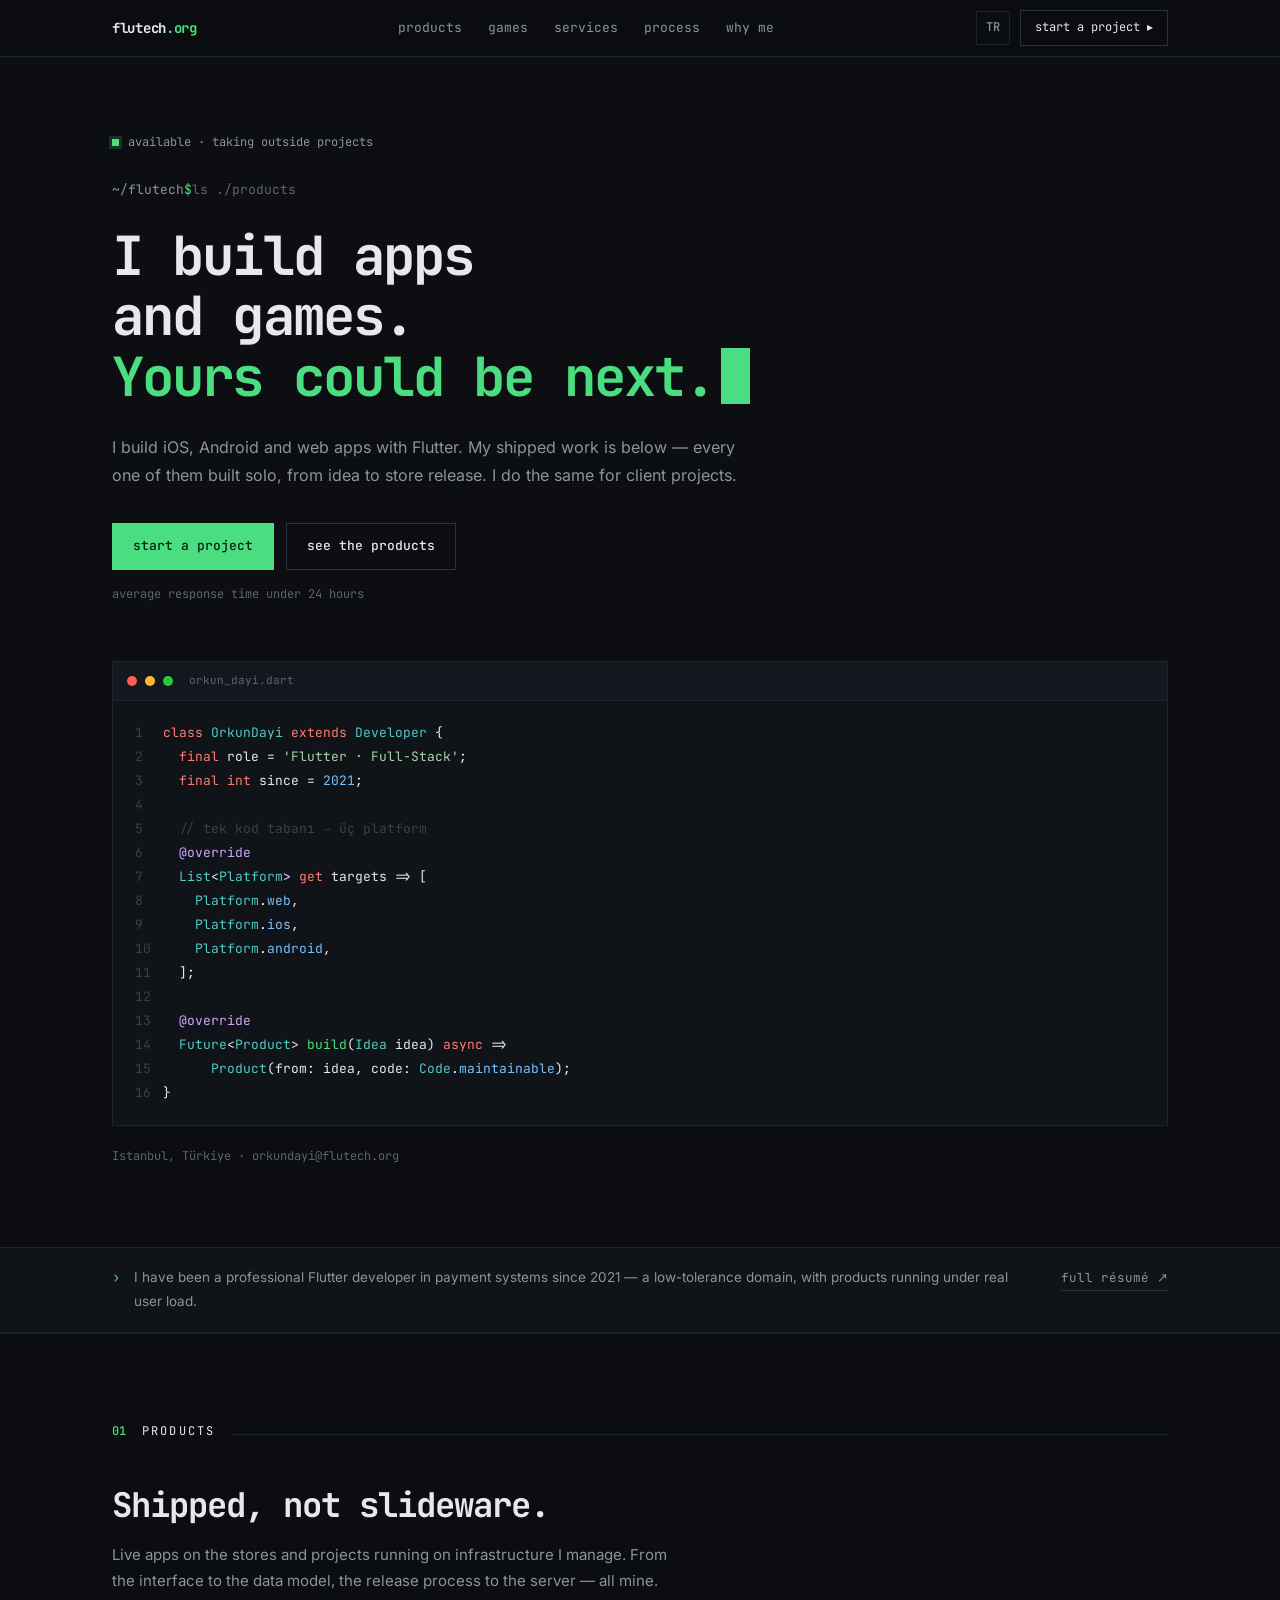
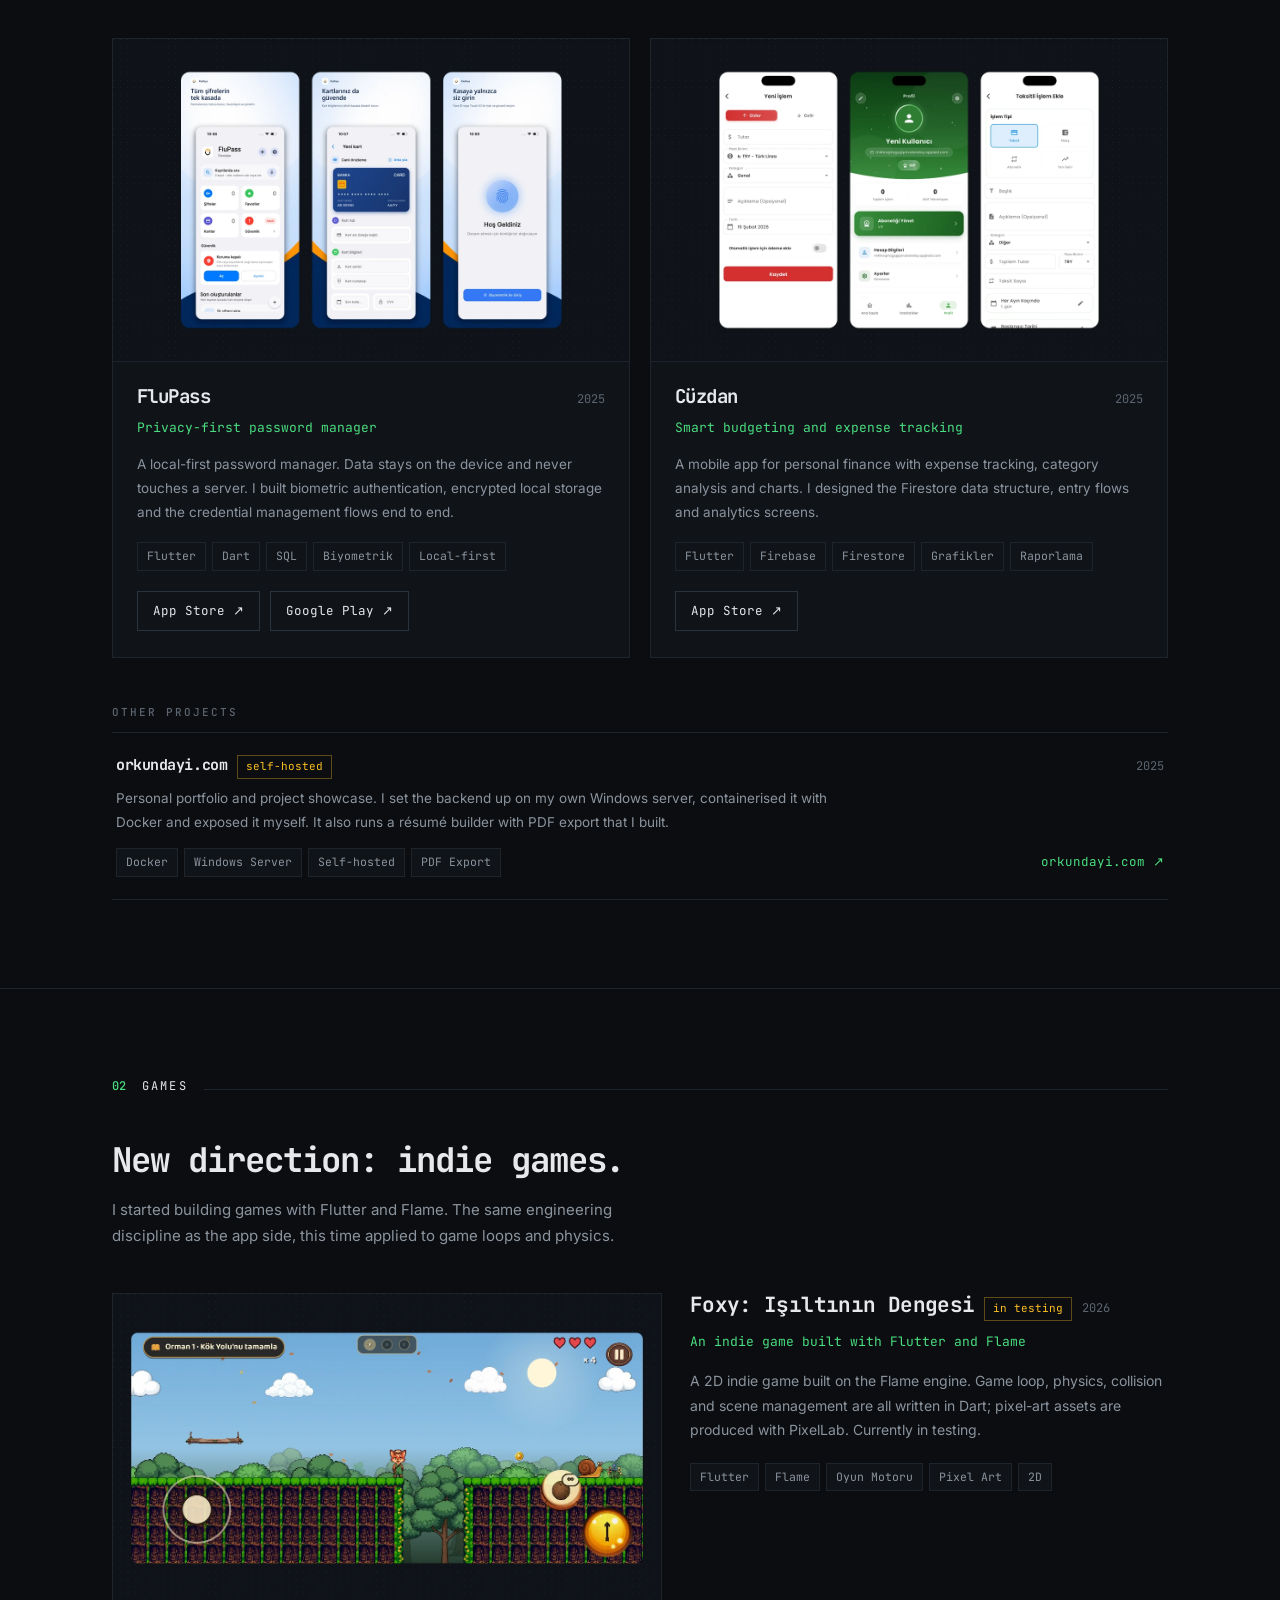
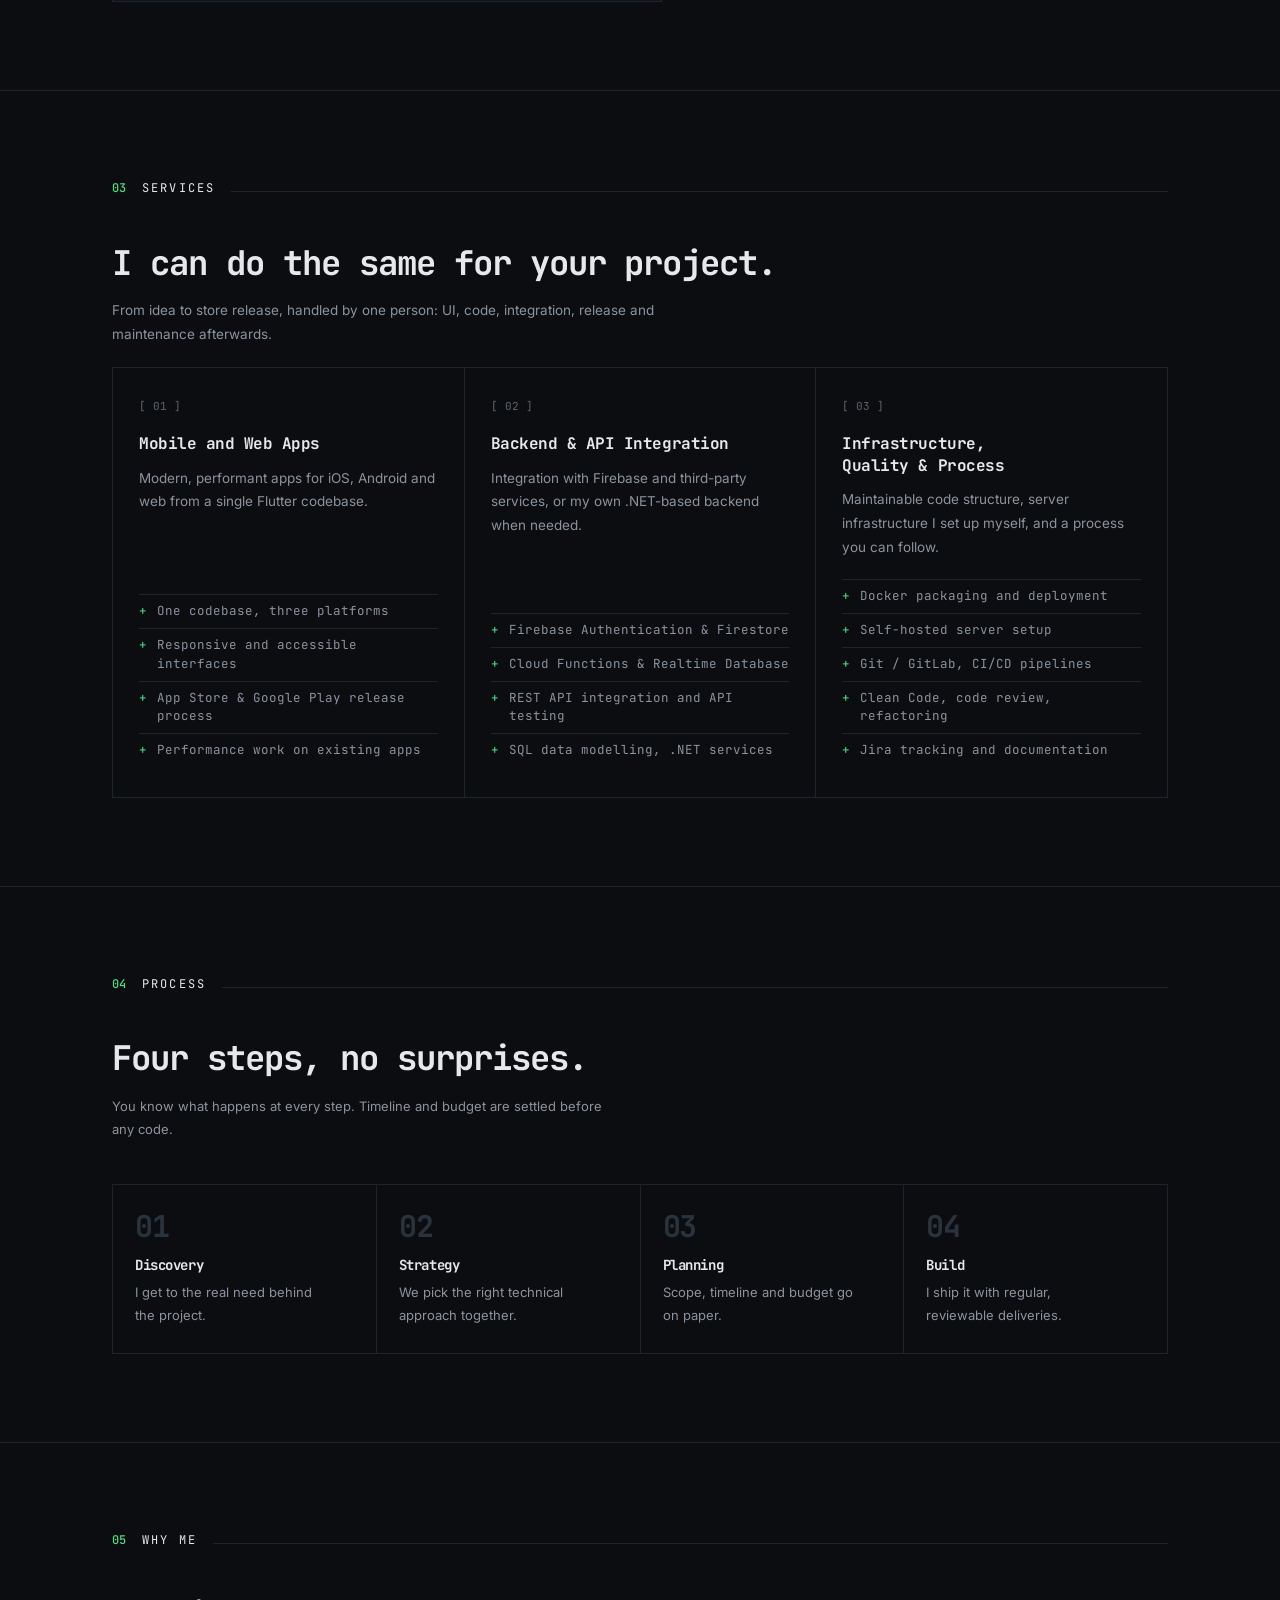
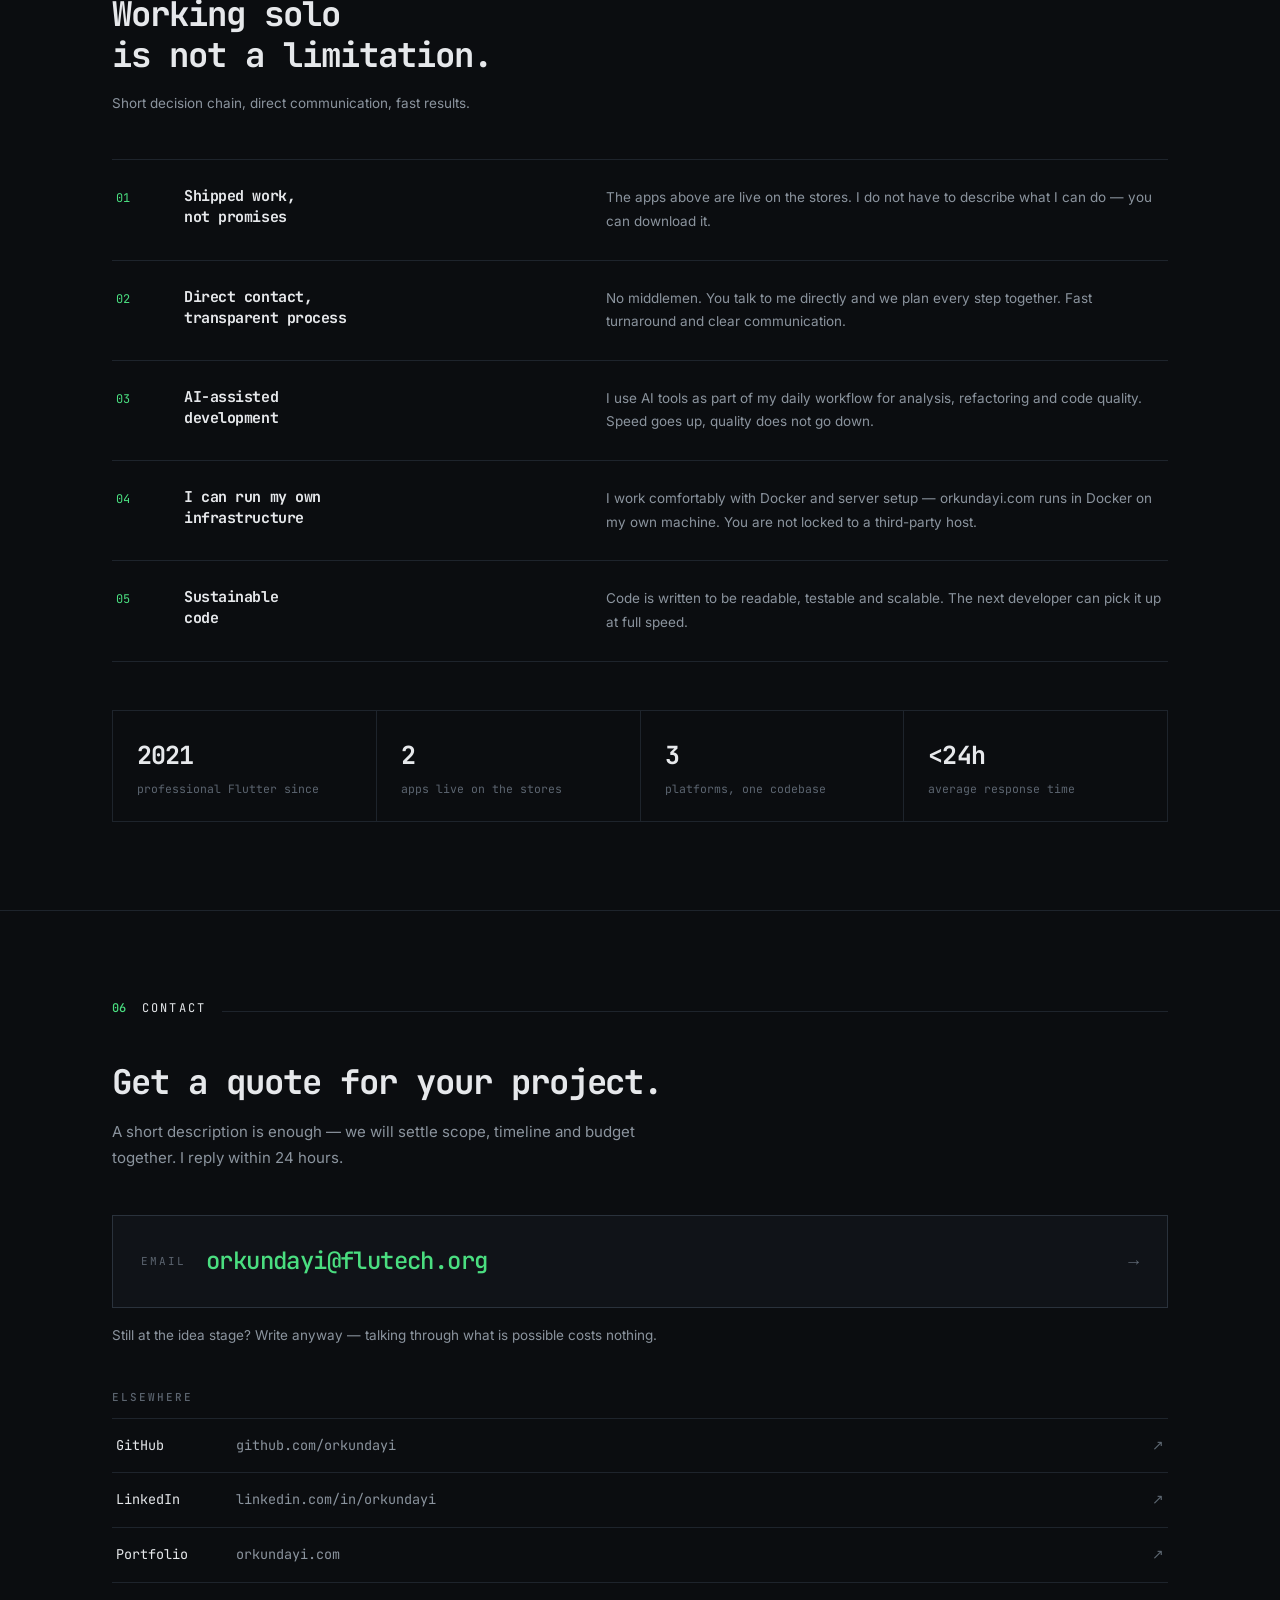
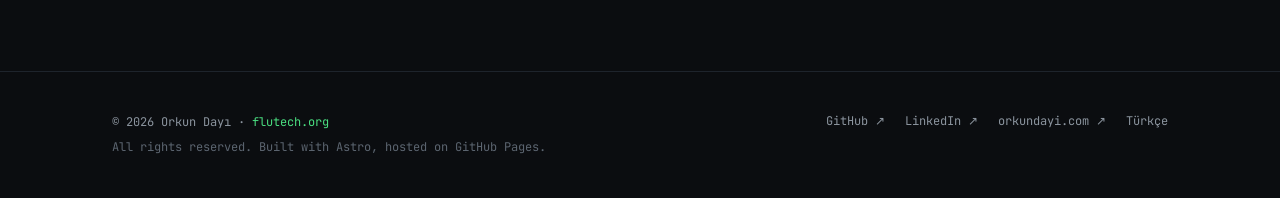
==== en/index.html @ 6ba02b76 "site: Astro ile sifirdan yeniden yazildi (Flutter Web -> statik site)" ====
<!DOCTYPE html><html lang="en"><head><meta charset="utf-8"><meta name="viewport" content="width=device-width, initial-scale=1"><title>Flutech Dev — Flutter App &amp; Game Development | Orkun Dayı</title><meta name="description" content="I build iOS, Android and web apps with Flutter. FluPass and Cüzdan are live on the stores, Foxy is in testing. Available for project work — Istanbul."><link rel="canonical" href="https://flutech.org/en/"><link rel="alternate" hreflang="tr" href="https://flutech.org/"><link rel="alternate" hreflang="en" href="https://flutech.org/en/"><link rel="alternate" hreflang="x-default" href="https://flutech.org/"><meta name="author" content="Orkun Dayı"><meta name="theme-color" content="#0b0d10"><meta name="color-scheme" content="dark"><!-- Open Graph --><meta property="og:type" content="website"><meta property="og:site_name" content="Flutech Dev"><meta property="og:title" content="Flutech Dev — Flutter App &amp; Game Development | Orkun Dayı"><meta property="og:description" content="I build iOS, Android and web apps with Flutter. FluPass and Cüzdan are live on the stores, Foxy is in testing. Available for project work — Istanbul."><meta property="og:url" content="https://flutech.org/en/"><meta property="og:image" content="https://flutech.org/og-en.png"><meta property="og:image:width" content="1200"><meta property="og:image:height" content="630"><meta property="og:image:alt" content="Flutech Dev — Flutter app and game development"><meta property="og:locale" content="en_US"><meta property="og:locale:alternate" content="tr_TR"><!-- Twitter --><meta name="twitter:card" content="summary_large_image"><meta name="twitter:title" content="Flutech Dev — Flutter App &amp; Game Development | Orkun Dayı"><meta name="twitter:description" content="I build iOS, Android and web apps with Flutter. FluPass and Cüzdan are live on the stores, Foxy is in testing. Available for project work — Istanbul."><meta name="twitter:image" content="https://flutech.org/og-en.png"><!-- Simgeler --><link rel="icon" href="/favicon.svg" type="image/svg+xml"><link rel="icon" href="/favicon-32.png" sizes="32x32" type="image/png"><link rel="apple-touch-icon" href="/icon-192.png"><link rel="manifest" href="/manifest.webmanifest"><link rel="sitemap" href="/sitemap-index.xml"><script type="application/ld+json">{"@context":"https://schema.org","@graph":[{"@type":"MobileApplication","name":"FluPass","description":"A local-first password manager. Data stays on the device and never touches a server. I built biometric authentication, encrypted local storage and the credential management flows end to end.","url":"https://apps.apple.com/tr/app/flupass/id6753706050?l=tr","applicationCategory":"SecurityApplication","operatingSystem":"iOS, Android","author":{"@id":"https://flutech.org/#orkundayi"},"image":"https://flutech.org/projects/flupass.webp"},{"@type":"MobileApplication","name":"Cüzdan","description":"A mobile app for personal finance with expense tracking, category analysis and charts. I designed the Firestore data structure, entry flows and analytics screens.","url":"https://apps.apple.com/tr/app/c%C3%BCzdan-ak%C4%B1ll%C4%B1-b%C3%BCt%C3%A7e/id6758697145?l=tr","applicationCategory":"FinanceApplication","operatingSystem":"iOS","author":{"@id":"https://flutech.org/#orkundayi"},"image":"https://flutech.org/projects/cuzdan.webp"},{"@type":"Person","@id":"https://flutech.org/#orkundayi","name":"Orkun Dayı","url":"https://flutech.org","email":"mailto:orkundayi@flutech.org","jobTitle":"Flutter Developer","description":"I build iOS, Android and web apps with Flutter. FluPass and Cüzdan are live on the stores, Foxy is in testing. Available for project work — Istanbul.","address":{"@type":"PostalAddress","addressLocality":"Istanbul","addressCountry":"TR"},"sameAs":["https://github.com/orkundayi","https://www.linkedin.com/in/orkundayi/","https://orkundayi.com"],"knowsAbout":["Flutter","Dart","Firebase","Firestore","REST API","SQL",".NET","Docker","Flame","Mobile app development","Game development"]},{"@type":"WebSite","@id":"https://flutech.org/#website","url":"https://flutech.org","name":"Flutech Dev","inLanguage":"en-US","publisher":{"@id":"https://flutech.org/#orkundayi"}}]}</script><link rel="stylesheet" href="/assets/Footer.-SfY-IPn.css"><link rel="stylesheet" href="/assets/Page.f08IFRJm.css"></head><body><a class="skip-link" href="#main">Skip to content</a><nav class="nav" data-astro-cid-wpvy4v7s><div class="nav-in" data-astro-cid-wpvy4v7s><a class="logo" href="/en/" aria-label="flutech.org" data-astro-cid-wpvy4v7s>flutech<b data-astro-cid-wpvy4v7s>.org</b></a><ul class="nav-links" data-astro-cid-wpvy4v7s><li data-astro-cid-wpvy4v7s><a href="#products" data-astro-cid-wpvy4v7s>products</a></li><li data-astro-cid-wpvy4v7s><a href="#games" data-astro-cid-wpvy4v7s>games</a></li><li data-astro-cid-wpvy4v7s><a href="#services" data-astro-cid-wpvy4v7s>services</a></li><li data-astro-cid-wpvy4v7s><a href="#process" data-astro-cid-wpvy4v7s>process</a></li><li data-astro-cid-wpvy4v7s><a href="#why" data-astro-cid-wpvy4v7s>why me</a></li></ul><div class="nav-right" data-astro-cid-wpvy4v7s><a class="lang" href="/" hreflang="tr" title="Türkçe" data-astro-cid-wpvy4v7s>TR</a><a class="nav-cta" href="#contact" data-astro-cid-wpvy4v7s>start a project <span aria-hidden="true" data-astro-cid-wpvy4v7s>▸</span></a></div></div></nav><main id="main"><header class="hero" data-astro-cid-ge2uvauf><div class="wrap" data-astro-cid-ge2uvauf><p class="avail" data-astro-cid-ge2uvauf><i aria-hidden="true" data-astro-cid-ge2uvauf></i>available · taking outside projects</p><p class="prompt" data-astro-cid-ge2uvauf><span class="path" data-astro-cid-ge2uvauf>~/flutech</span><span class="sigil" aria-hidden="true" data-astro-cid-ge2uvauf>$</span>ls ./products</p><h1 data-astro-cid-ge2uvauf>I build apps<br data-astro-cid-ge2uvauf>and games.<br data-astro-cid-ge2uvauf><em data-astro-cid-ge2uvauf>Yours could be next.</em><span class="cursor" aria-hidden="true" data-astro-cid-ge2uvauf></span></h1><p class="lede" data-astro-cid-ge2uvauf>I build iOS, Android and web apps with Flutter. My shipped work is below — every one of them built solo, from idea to store release. I do the same for client projects.</p><div class="btns" data-astro-cid-ge2uvauf><a class="btn" href="#contact" data-astro-cid-ge2uvauf>start a project</a><a class="btn btn--ghost" href="#products" data-astro-cid-ge2uvauf>see the products</a></div><p class="note" data-astro-cid-ge2uvauf>average response time under 24 hours</p><div class="code" data-astro-cid-ge2uvauf><div class="code-bar" data-astro-cid-ge2uvauf><span class="dot dot--r" aria-hidden="true" data-astro-cid-ge2uvauf></span><span class="dot dot--y" aria-hidden="true" data-astro-cid-ge2uvauf></span><span class="dot dot--g" aria-hidden="true" data-astro-cid-ge2uvauf></span><span class="code-name" data-astro-cid-ge2uvauf>orkun_dayi.dart</span></div><div class="code-body" data-astro-cid-ge2uvauf><code data-astro-cid-ge2uvauf><span class="row" data-astro-cid-ge2uvauf><span class="ln" aria-hidden="true" data-astro-cid-ge2uvauf>1</span><span data-astro-cid-ge2uvauf><span class="k">class</span> <span class="c">OrkunDayi</span> <span class="k">extends</span> <span class="c">Developer</span> {</span></span><span class="row" data-astro-cid-ge2uvauf><span class="ln" aria-hidden="true" data-astro-cid-ge2uvauf>2</span><span data-astro-cid-ge2uvauf>  <span class="k">final</span> role = <span class="s">'Flutter · Full-Stack'</span>;</span></span><span class="row" data-astro-cid-ge2uvauf><span class="ln" aria-hidden="true" data-astro-cid-ge2uvauf>3</span><span data-astro-cid-ge2uvauf>  <span class="k">final</span> <span class="k">int</span> since = <span class="n">2021</span>;</span></span><span class="row" data-astro-cid-ge2uvauf><span class="ln" aria-hidden="true" data-astro-cid-ge2uvauf>4</span><span data-astro-cid-ge2uvauf>&nbsp;</span></span><span class="row" data-astro-cid-ge2uvauf><span class="ln" aria-hidden="true" data-astro-cid-ge2uvauf>5</span><span data-astro-cid-ge2uvauf>  <span class="cm">// tek kod tabanı → üç platform</span></span></span><span class="row" data-astro-cid-ge2uvauf><span class="ln" aria-hidden="true" data-astro-cid-ge2uvauf>6</span><span data-astro-cid-ge2uvauf>  <span class="f">@override</span></span></span><span class="row" data-astro-cid-ge2uvauf><span class="ln" aria-hidden="true" data-astro-cid-ge2uvauf>7</span><span data-astro-cid-ge2uvauf>  <span class="c">List</span>&lt;<span class="c">Platform</span>&gt; <span class="k">get</span> targets =&gt; [</span></span><span class="row" data-astro-cid-ge2uvauf><span class="ln" aria-hidden="true" data-astro-cid-ge2uvauf>8</span><span data-astro-cid-ge2uvauf>    <span class="c">Platform</span>.<span class="n">web</span>,</span></span><span class="row" data-astro-cid-ge2uvauf><span class="ln" aria-hidden="true" data-astro-cid-ge2uvauf>9</span><span data-astro-cid-ge2uvauf>    <span class="c">Platform</span>.<span class="n">ios</span>,</span></span><span class="row" data-astro-cid-ge2uvauf><span class="ln" aria-hidden="true" data-astro-cid-ge2uvauf>10</span><span data-astro-cid-ge2uvauf>    <span class="c">Platform</span>.<span class="n">android</span>,</span></span><span class="row" data-astro-cid-ge2uvauf><span class="ln" aria-hidden="true" data-astro-cid-ge2uvauf>11</span><span data-astro-cid-ge2uvauf>  ];</span></span><span class="row" data-astro-cid-ge2uvauf><span class="ln" aria-hidden="true" data-astro-cid-ge2uvauf>12</span><span data-astro-cid-ge2uvauf>&nbsp;</span></span><span class="row" data-astro-cid-ge2uvauf><span class="ln" aria-hidden="true" data-astro-cid-ge2uvauf>13</span><span data-astro-cid-ge2uvauf>  <span class="f">@override</span></span></span><span class="row" data-astro-cid-ge2uvauf><span class="ln" aria-hidden="true" data-astro-cid-ge2uvauf>14</span><span data-astro-cid-ge2uvauf>  <span class="c">Future</span>&lt;<span class="c">Product</span>&gt; <span class="fn">build</span>(<span class="c">Idea</span> idea) <span class="k">async</span> =&gt;</span></span><span class="row" data-astro-cid-ge2uvauf><span class="ln" aria-hidden="true" data-astro-cid-ge2uvauf>15</span><span data-astro-cid-ge2uvauf>      <span class="c">Product</span>(from: idea, code: <span class="c">Code</span>.<span class="n">maintainable</span>);</span></span><span class="row" data-astro-cid-ge2uvauf><span class="ln" aria-hidden="true" data-astro-cid-ge2uvauf>16</span><span data-astro-cid-ge2uvauf>}</span></span></code></div></div><p class="loc" data-astro-cid-ge2uvauf>Istanbul, Türkiye · orkundayi@flutech.org</p></div></header><aside class="band" data-astro-cid-o6uyypaq><div class="wrap band-in" data-astro-cid-o6uyypaq><span class="marker" aria-hidden="true" data-astro-cid-o6uyypaq>›</span><p data-astro-cid-o6uyypaq>I have been a professional Flutter developer in payment systems since 2021 — a low-tolerance domain, with products running under real user load.</p><a href="https://orkundayi.com" target="_blank" rel="noopener noreferrer" data-astro-cid-o6uyypaq>full résumé <span aria-hidden="true" data-astro-cid-o6uyypaq>↗</span></a></div></aside><section class="section" id="products" aria-labelledby="products-title" data-astro-cid-rtei5hqi><div class="wrap" data-astro-cid-rtei5hqi><div class="sec-head"><span class="sec-num">01</span><span class="sec-eyebrow">Products</span><span class="sec-rule" aria-hidden="true"></span></div><h2 class="sec-title" id="products-title" data-astro-cid-rtei5hqi>Shipped, not slideware.</h2><p class="sec-lede" data-astro-cid-rtei5hqi>Live apps on the stores and projects running on infrastructure I manage. From the interface to the data model, the release process to the server — all mine.</p><ul class="cards" data-astro-cid-rtei5hqi><li class="card" data-astro-cid-rtei5hqi><div class="media" data-astro-cid-j6u6ogab><img src="/projects/flupass.webp" alt="FluPass — Privacy-first password manager" loading="lazy" decoding="async" width="1200" height="750" data-astro-cid-j6u6ogab></div><div class="card-body" data-astro-cid-rtei5hqi><div class="card-head" data-astro-cid-rtei5hqi><h3 data-astro-cid-rtei5hqi>FluPass</h3><span class="year" data-astro-cid-rtei5hqi>2025</span></div><p class="tagline" data-astro-cid-rtei5hqi>Privacy-first password manager</p><p class="desc" data-astro-cid-rtei5hqi>A local-first password manager. Data stays on the device and never touches a server. I built biometric authentication, encrypted local storage and the credential management flows end to end.</p><ul class="tags" data-astro-cid-rtei5hqi><li class="tag" data-astro-cid-rtei5hqi>Flutter</li><li class="tag" data-astro-cid-rtei5hqi>Dart</li><li class="tag" data-astro-cid-rtei5hqi>SQL</li><li class="tag" data-astro-cid-rtei5hqi>Biyometrik</li><li class="tag" data-astro-cid-rtei5hqi>Local-first</li></ul><ul class="stores" data-astro-cid-rtei5hqi><li data-astro-cid-rtei5hqi><a href="https://apps.apple.com/tr/app/flupass/id6753706050?l=tr" target="_blank" rel="noopener noreferrer" data-astro-cid-rtei5hqi>App Store <span aria-hidden="true" data-astro-cid-rtei5hqi>↗</span></a></li><li data-astro-cid-rtei5hqi><a href="https://play.google.com/store/apps/details?id=com.flutech.flupass" target="_blank" rel="noopener noreferrer" data-astro-cid-rtei5hqi>Google Play <span aria-hidden="true" data-astro-cid-rtei5hqi>↗</span></a></li></ul></div></li><li class="card" data-astro-cid-rtei5hqi><div class="media" data-astro-cid-j6u6ogab><img src="/projects/cuzdan.webp" alt="Cüzdan — Smart budgeting and expense tracking" loading="lazy" decoding="async" width="1200" height="750" data-astro-cid-j6u6ogab></div><div class="card-body" data-astro-cid-rtei5hqi><div class="card-head" data-astro-cid-rtei5hqi><h3 data-astro-cid-rtei5hqi>Cüzdan</h3><span class="year" data-astro-cid-rtei5hqi>2025</span></div><p class="tagline" data-astro-cid-rtei5hqi>Smart budgeting and expense tracking</p><p class="desc" data-astro-cid-rtei5hqi>A mobile app for personal finance with expense tracking, category analysis and charts. I designed the Firestore data structure, entry flows and analytics screens.</p><ul class="tags" data-astro-cid-rtei5hqi><li class="tag" data-astro-cid-rtei5hqi>Flutter</li><li class="tag" data-astro-cid-rtei5hqi>Firebase</li><li class="tag" data-astro-cid-rtei5hqi>Firestore</li><li class="tag" data-astro-cid-rtei5hqi>Grafikler</li><li class="tag" data-astro-cid-rtei5hqi>Raporlama</li></ul><ul class="stores" data-astro-cid-rtei5hqi><li data-astro-cid-rtei5hqi><a href="https://apps.apple.com/tr/app/c%C3%BCzdan-ak%C4%B1ll%C4%B1-b%C3%BCt%C3%A7e/id6758697145?l=tr" target="_blank" rel="noopener noreferrer" data-astro-cid-rtei5hqi>App Store <span aria-hidden="true" data-astro-cid-rtei5hqi>↗</span></a></li></ul></div></li></ul><h3 class="other-label" data-astro-cid-rtei5hqi>Other projects</h3><ol class="list" data-astro-cid-rtei5hqi><li class="item" data-astro-cid-rtei5hqi><div class="item-head" data-astro-cid-rtei5hqi><h4 data-astro-cid-rtei5hqi>orkundayi.com</h4><span class="status" data-astro-cid-rtei5hqi>self-hosted</span><span class="year" data-astro-cid-rtei5hqi>2025</span></div><p class="desc" data-astro-cid-rtei5hqi>Personal portfolio and project showcase. I set the backend up on my own Windows server, containerised it with Docker and exposed it myself. It also runs a résumé builder with PDF export that I built.</p><div class="item-meta" data-astro-cid-rtei5hqi><ul class="tags" data-astro-cid-rtei5hqi><li class="tag" data-astro-cid-rtei5hqi>Docker</li><li class="tag" data-astro-cid-rtei5hqi>Windows Server</li><li class="tag" data-astro-cid-rtei5hqi>Self-hosted</li><li class="tag" data-astro-cid-rtei5hqi>PDF Export</li></ul><ul class="inline-links" data-astro-cid-rtei5hqi><li data-astro-cid-rtei5hqi><a href="https://orkundayi.com" target="_blank" rel="noopener noreferrer" data-astro-cid-rtei5hqi>orkundayi.com <span aria-hidden="true" data-astro-cid-rtei5hqi>↗</span></a></li></ul></div></li></ol></div></section><section class="section" id="games" aria-labelledby="games-title" data-astro-cid-bfmdqxla><div class="wrap" data-astro-cid-bfmdqxla><div class="sec-head"><span class="sec-num">02</span><span class="sec-eyebrow">Games</span><span class="sec-rule" aria-hidden="true"></span></div><h2 class="sec-title" id="games-title" data-astro-cid-bfmdqxla>New direction: indie games.</h2><p class="sec-lede" data-astro-cid-bfmdqxla>I started building games with Flutter and Flame. The same engineering discipline as the app side, this time applied to game loops and physics.</p><article class="game" data-astro-cid-bfmdqxla><div class="media media--wide" data-astro-cid-j6u6ogab><img src="/projects/foxy.webp" alt="Foxy: Işıltının Dengesi — An indie game built with Flutter and Flame" loading="lazy" decoding="async" width="1200" height="750" data-astro-cid-j6u6ogab></div><div class="game-body" data-astro-cid-bfmdqxla><div class="game-head" data-astro-cid-bfmdqxla><h3 data-astro-cid-bfmdqxla>Foxy: Işıltının Dengesi</h3><span class="status" data-astro-cid-bfmdqxla>in testing</span><span class="year" data-astro-cid-bfmdqxla>2026</span></div><p class="tagline" data-astro-cid-bfmdqxla>An indie game built with Flutter and Flame</p><p class="desc" data-astro-cid-bfmdqxla>A 2D indie game built on the Flame engine. Game loop, physics, collision and scene management are all written in Dart; pixel-art assets are produced with PixelLab. Currently in testing.</p><ul class="tags" data-astro-cid-bfmdqxla><li class="tag" data-astro-cid-bfmdqxla>Flutter</li><li class="tag" data-astro-cid-bfmdqxla>Flame</li><li class="tag" data-astro-cid-bfmdqxla>Oyun Motoru</li><li class="tag" data-astro-cid-bfmdqxla>Pixel Art</li><li class="tag" data-astro-cid-bfmdqxla>2D</li></ul></div></article></div></section><section class="section" id="services" aria-labelledby="services-title" data-astro-cid-lesv7jgp><div class="wrap" data-astro-cid-lesv7jgp><div class="sec-head"><span class="sec-num">03</span><span class="sec-eyebrow">Services</span><span class="sec-rule" aria-hidden="true"></span></div><h2 class="sec-title" id="services-title" data-astro-cid-lesv7jgp>I can do the same for your project.</h2><p class="sec-lede" data-astro-cid-lesv7jgp>From idea to store release, handled by one person: UI, code, integration, release and maintenance afterwards.</p><ul class="grid" data-astro-cid-lesv7jgp><li class="cell" data-astro-cid-lesv7jgp><span class="cell-tag" data-astro-cid-lesv7jgp>[ 01 ]</span><h3 data-astro-cid-lesv7jgp>Mobile and Web Apps</h3><p data-astro-cid-lesv7jgp>Modern, performant apps for iOS, Android and web from a single Flutter codebase.</p><ul class="feats" data-astro-cid-lesv7jgp><li data-astro-cid-lesv7jgp>One codebase, three platforms</li><li data-astro-cid-lesv7jgp>Responsive and accessible interfaces</li><li data-astro-cid-lesv7jgp>App Store &amp; Google Play release process</li><li data-astro-cid-lesv7jgp>Performance work on existing apps</li></ul></li><li class="cell" data-astro-cid-lesv7jgp><span class="cell-tag" data-astro-cid-lesv7jgp>[ 02 ]</span><h3 data-astro-cid-lesv7jgp>Backend &amp; API Integration</h3><p data-astro-cid-lesv7jgp>Integration with Firebase and third-party services, or my own .NET-based backend when needed.</p><ul class="feats" data-astro-cid-lesv7jgp><li data-astro-cid-lesv7jgp>Firebase Authentication &amp; Firestore</li><li data-astro-cid-lesv7jgp>Cloud Functions &amp; Realtime Database</li><li data-astro-cid-lesv7jgp>REST API integration and API testing</li><li data-astro-cid-lesv7jgp>SQL data modelling, .NET services</li></ul></li><li class="cell" data-astro-cid-lesv7jgp><span class="cell-tag" data-astro-cid-lesv7jgp>[ 03 ]</span><h3 data-astro-cid-lesv7jgp>Infrastructure, Quality &amp; Process</h3><p data-astro-cid-lesv7jgp>Maintainable code structure, server infrastructure I set up myself, and a process you can follow.</p><ul class="feats" data-astro-cid-lesv7jgp><li data-astro-cid-lesv7jgp>Docker packaging and deployment</li><li data-astro-cid-lesv7jgp>Self-hosted server setup</li><li data-astro-cid-lesv7jgp>Git / GitLab, CI/CD pipelines</li><li data-astro-cid-lesv7jgp>Clean Code, code review, refactoring</li><li data-astro-cid-lesv7jgp>Jira tracking and documentation</li></ul></li></ul></div></section><section class="section" id="process" aria-labelledby="process-title" data-astro-cid-grsovck6><div class="wrap" data-astro-cid-grsovck6><div class="sec-head"><span class="sec-num">04</span><span class="sec-eyebrow">Process</span><span class="sec-rule" aria-hidden="true"></span></div><h2 class="sec-title" id="process-title" data-astro-cid-grsovck6>Four steps, no surprises.</h2><p class="sec-lede" data-astro-cid-grsovck6>You know what happens at every step. Timeline and budget are settled before any code.</p><ol class="steps" data-astro-cid-grsovck6><li class="step" data-astro-cid-grsovck6><span class="step-n" data-astro-cid-grsovck6>01</span><h3 data-astro-cid-grsovck6>Discovery</h3><p data-astro-cid-grsovck6>I get to the real need behind the project.</p></li><li class="step" data-astro-cid-grsovck6><span class="step-n" data-astro-cid-grsovck6>02</span><h3 data-astro-cid-grsovck6>Strategy</h3><p data-astro-cid-grsovck6>We pick the right technical approach together.</p></li><li class="step" data-astro-cid-grsovck6><span class="step-n" data-astro-cid-grsovck6>03</span><h3 data-astro-cid-grsovck6>Planning</h3><p data-astro-cid-grsovck6>Scope, timeline and budget go on paper.</p></li><li class="step" data-astro-cid-grsovck6><span class="step-n" data-astro-cid-grsovck6>04</span><h3 data-astro-cid-grsovck6>Build</h3><p data-astro-cid-grsovck6>I ship it with regular, reviewable deliveries.</p></li></ol></div></section><section class="section" id="why" aria-labelledby="why-title" data-astro-cid-psdxjdsr><div class="wrap" data-astro-cid-psdxjdsr><div class="sec-head"><span class="sec-num">05</span><span class="sec-eyebrow">Why me</span><span class="sec-rule" aria-hidden="true"></span></div><h2 class="sec-title" id="why-title" data-astro-cid-psdxjdsr>Working solo
is not a limitation.</h2><p class="sec-lede" data-astro-cid-psdxjdsr>Short decision chain, direct communication, fast results.</p><ul class="rows" data-astro-cid-psdxjdsr><li class="row" data-astro-cid-psdxjdsr><span class="row-n" aria-hidden="true" data-astro-cid-psdxjdsr>01</span><h3 data-astro-cid-psdxjdsr>Shipped work,
not promises</h3><p data-astro-cid-psdxjdsr>The apps above are live on the stores. I do not have to describe what I can do — you can download it.</p></li><li class="row" data-astro-cid-psdxjdsr><span class="row-n" aria-hidden="true" data-astro-cid-psdxjdsr>02</span><h3 data-astro-cid-psdxjdsr>Direct contact,
transparent process</h3><p data-astro-cid-psdxjdsr>No middlemen. You talk to me directly and we plan every step together. Fast turnaround and clear communication.</p></li><li class="row" data-astro-cid-psdxjdsr><span class="row-n" aria-hidden="true" data-astro-cid-psdxjdsr>03</span><h3 data-astro-cid-psdxjdsr>AI-assisted
development</h3><p data-astro-cid-psdxjdsr>I use AI tools as part of my daily workflow for analysis, refactoring and code quality. Speed goes up, quality does not go down.</p></li><li class="row" data-astro-cid-psdxjdsr><span class="row-n" aria-hidden="true" data-astro-cid-psdxjdsr>04</span><h3 data-astro-cid-psdxjdsr>I can run my own
infrastructure</h3><p data-astro-cid-psdxjdsr>I work comfortably with Docker and server setup — orkundayi.com runs in Docker on my own machine. You are not locked to a third-party host.</p></li><li class="row" data-astro-cid-psdxjdsr><span class="row-n" aria-hidden="true" data-astro-cid-psdxjdsr>05</span><h3 data-astro-cid-psdxjdsr>Sustainable
code</h3><p data-astro-cid-psdxjdsr>Code is written to be readable, testable and scalable. The next developer can pick it up at full speed.</p></li></ul><dl class="stats" data-astro-cid-psdxjdsr><div class="stat" data-astro-cid-psdxjdsr><dt data-astro-cid-psdxjdsr>2021</dt><dd data-astro-cid-psdxjdsr>professional Flutter since</dd></div><div class="stat" data-astro-cid-psdxjdsr><dt data-astro-cid-psdxjdsr>2</dt><dd data-astro-cid-psdxjdsr>apps live on the stores</dd></div><div class="stat" data-astro-cid-psdxjdsr><dt data-astro-cid-psdxjdsr>3</dt><dd data-astro-cid-psdxjdsr>platforms, one codebase</dd></div><div class="stat" data-astro-cid-psdxjdsr><dt data-astro-cid-psdxjdsr>&lt;24h</dt><dd data-astro-cid-psdxjdsr>average response time</dd></div></dl></div></section><section class="section" id="contact" aria-labelledby="contact-title" data-astro-cid-he3spzz3><div class="wrap" data-astro-cid-he3spzz3><div class="sec-head"><span class="sec-num">06</span><span class="sec-eyebrow">Contact</span><span class="sec-rule" aria-hidden="true"></span></div><h2 class="sec-title" id="contact-title" data-astro-cid-he3spzz3>Get a quote for your project.</h2><p class="sec-lede" data-astro-cid-he3spzz3>A short description is enough — we will settle scope, timeline and budget together. I reply within 24 hours.</p><a class="mail" href="mailto:orkundayi@flutech.org" data-astro-cid-he3spzz3><span class="mail-label" data-astro-cid-he3spzz3>email</span><span class="mail-addr" data-astro-cid-he3spzz3>orkundayi@flutech.org</span><span class="mail-arrow" aria-hidden="true" data-astro-cid-he3spzz3>→</span></a><p class="note" data-astro-cid-he3spzz3>Still at the idea stage? Write anyway — talking through what is possible costs nothing.</p><h3 class="elsewhere-label" data-astro-cid-he3spzz3>Elsewhere</h3><ul class="elsewhere" data-astro-cid-he3spzz3><li data-astro-cid-he3spzz3><a href="https://github.com/orkundayi" target="_blank" rel="noopener noreferrer" data-astro-cid-he3spzz3><span class="e-label" data-astro-cid-he3spzz3>GitHub</span><span class="e-handle" data-astro-cid-he3spzz3>github.com/orkundayi</span><span class="e-arrow" aria-hidden="true" data-astro-cid-he3spzz3>↗</span></a></li><li data-astro-cid-he3spzz3><a href="https://www.linkedin.com/in/orkundayi/" target="_blank" rel="noopener noreferrer" data-astro-cid-he3spzz3><span class="e-label" data-astro-cid-he3spzz3>LinkedIn</span><span class="e-handle" data-astro-cid-he3spzz3>linkedin.com/in/orkundayi</span><span class="e-arrow" aria-hidden="true" data-astro-cid-he3spzz3>↗</span></a></li><li data-astro-cid-he3spzz3><a href="https://orkundayi.com" target="_blank" rel="noopener noreferrer" data-astro-cid-he3spzz3><span class="e-label" data-astro-cid-he3spzz3>Portfolio</span><span class="e-handle" data-astro-cid-he3spzz3>orkundayi.com</span><span class="e-arrow" aria-hidden="true" data-astro-cid-he3spzz3>↗</span></a></li></ul></div></section></main><footer class="footer" data-astro-cid-jo6i4kqk><div class="wrap foot-in" data-astro-cid-jo6i4kqk><div data-astro-cid-jo6i4kqk><p class="line" data-astro-cid-jo6i4kqk>© 2026 Orkun Dayı · <span class="dom" data-astro-cid-jo6i4kqk>flutech.org</span></p><p class="line dim" data-astro-cid-jo6i4kqk>All rights reserved. Built with Astro, hosted on GitHub Pages.</p></div><ul class="links" data-astro-cid-jo6i4kqk><li data-astro-cid-jo6i4kqk><a href="https://github.com/orkundayi" target="_blank" rel="noopener noreferrer" data-astro-cid-jo6i4kqk>GitHub ↗</a></li><li data-astro-cid-jo6i4kqk><a href="https://www.linkedin.com/in/orkundayi/" target="_blank" rel="noopener noreferrer" data-astro-cid-jo6i4kqk>LinkedIn ↗</a></li><li data-astro-cid-jo6i4kqk><a href="https://orkundayi.com" target="_blank" rel="noopener noreferrer" data-astro-cid-jo6i4kqk>orkundayi.com ↗</a></li><li data-astro-cid-jo6i4kqk><a href="/" data-astro-cid-jo6i4kqk>Türkçe</a></li></ul></div></footer></body></html>
---- assets/Footer.-SfY-IPn.css ----
@font-face{font-family:JetBrains Mono;font-style:normal;font-display:swap;font-weight:400;src:url(/assets/jetbrains-mono-latin-400-normal.V6pRDFza.woff2)format("woff2"),url(/assets/jetbrains-mono-latin-400-normal.6-qcROiO.woff)format("woff")}@font-face{font-family:JetBrains Mono;font-style:normal;font-display:swap;font-weight:400;src:url(/assets/jetbrains-mono-latin-ext-400-normal.Bc8Ftmh3.woff2)format("woff2"),url(/assets/jetbrains-mono-latin-ext-400-normal.fXTG6kC5.woff)format("woff")}@font-face{font-family:JetBrains Mono;font-style:normal;font-display:swap;font-weight:500;src:url(/assets/jetbrains-mono-latin-500-normal.BWZEU5yA.woff2)format("woff2"),url(/assets/jetbrains-mono-latin-500-normal.CJOVTJB7.woff)format("woff")}@font-face{font-family:JetBrains Mono;font-style:normal;font-display:swap;font-weight:500;src:url(/assets/jetbrains-mono-latin-ext-500-normal.Cut-4mMH.woff2)format("woff2"),url(/assets/jetbrains-mono-latin-ext-500-normal.ckzbgY84.woff)format("woff")}@font-face{font-family:JetBrains Mono;font-style:normal;font-display:swap;font-weight:700;src:url(/assets/jetbrains-mono-latin-700-normal.BYuf6tUa.woff2)format("woff2"),url(/assets/jetbrains-mono-latin-700-normal.D3wTyLJW.woff)format("woff")}@font-face{font-family:JetBrains Mono;font-style:normal;font-display:swap;font-weight:700;src:url(/assets/jetbrains-mono-latin-ext-700-normal.CZipNAKV.woff2)format("woff2"),url(/assets/jetbrains-mono-latin-ext-700-normal.CxPITLHs.woff)format("woff")}@font-face{font-family:Inter Variable;font-style:normal;font-display:swap;font-weight:100 900;src:url(/assets/inter-cyrillic-ext-wght-normal.BOeWTOD4.woff2)format("woff2-variations");unicode-range:U+460-52F,U+1C80-1C8A,U+20B4,U+2DE0-2DFF,U+A640-A69F,U+FE2E-FE2F}@font-face{font-family:Inter Variable;font-style:normal;font-display:swap;font-weight:100 900;src:url(/assets/inter-cyrillic-wght-normal.DqGufNeO.woff2)format("woff2-variations");unicode-range:U+301,U+400-45F,U+490-491,U+4B0-4B1,U+2116}@font-face{font-family:Inter Variable;font-style:normal;font-display:swap;font-weight:100 900;src:url(/assets/inter-greek-ext-wght-normal.DlzME5K_.woff2)format("woff2-variations");unicode-range:U+1F??}@font-face{font-family:Inter Variable;font-style:normal;font-display:swap;font-weight:100 900;src:url(/assets/inter-greek-wght-normal.CkhJZR-_.woff2)format("woff2-variations");unicode-range:U+370-377,U+37A-37F,U+384-38A,U+38C,U+38E-3A1,U+3A3-3FF}@font-face{font-family:Inter Variable;font-style:normal;font-display:swap;font-weight:100 900;src:url(/assets/inter-vietnamese-wght-normal.CBcvBZtf.woff2)format("woff2-variations");unicode-range:U+102-103,U+110-111,U+128-129,U+168-169,U+1A0-1A1,U+1AF-1B0,U+300-301,U+303-304,U+308-309,U+323,U+329,U+1EA0-1EF9,U+20AB}@font-face{font-family:Inter Variable;font-style:normal;font-display:swap;font-weight:100 900;src:url(/assets/inter-latin-ext-wght-normal.DO1Apj_S.woff2)format("woff2-variations");unicode-range:U+100-2BA,U+2BD-2C5,U+2C7-2CC,U+2CE-2D7,U+2DD-2FF,U+304,U+308,U+329,U+1D00-1DBF,U+1E00-1E9F,U+1EF2-1EFF,U+2020,U+20A0-20AB,U+20AD-20C0,U+2113,U+2C60-2C7F,U+A720-A7FF}@font-face{font-family:Inter Variable;font-style:normal;font-display:swap;font-weight:100 900;src:url(/assets/inter-latin-wght-normal.Dx4kXJAl.woff2)format("woff2-variations");unicode-range:U+??,U+131,U+152-153,U+2BB-2BC,U+2C6,U+2DA,U+2DC,U+304,U+308,U+329,U+2000-206F,U+20AC,U+2122,U+2191,U+2193,U+2212,U+2215,U+FEFF,U+FFFD}:root{--bg:#0b0d10;--surface:#101318;--surface-2:#14181e;--border:#1e242c;--border-hi:#2a323c;--text:#e6e8eb;--muted:#8b949e;--dim:#5c6570;--faint:#39414c;--accent:#4ade80;--accent-dim:#22c55e;--accent-ink:#04210f;--amber:#fbbf24;--syn-keyword:#ff7b72;--syn-class:#4ecdc4;--syn-string:#a5d6a7;--syn-fn:#d2a8ff;--syn-num:#79c0ff;--mono:"JetBrains Mono", ui-monospace, SFMono-Regular, Menlo, Consolas, monospace;--sans:"Inter Variable", "Inter", system-ui, -apple-system, "Segoe UI", sans-serif;--max:1120px;--gutter:32px;--nav-h:56px;color-scheme:dark}*,:before,:after{box-sizing:border-box}*{margin:0;padding:0}html{scroll-behavior:smooth;scroll-padding-top:calc(var(--nav-h) + 24px);-webkit-text-size-adjust:100%}body{background:var(--bg);color:var(--text);font-family:var(--mono);font-synthesis-weight:none;-webkit-font-smoothing:antialiased;-moz-osx-font-smoothing:grayscale;font-size:15px;line-height:1.6;overflow-x:hidden}body:before{content:"";z-index:0;pointer-events:none;background-image:linear-gradient(#ffffff04 1px,#0000 1px);background-size:100% 3px;position:fixed;inset:0}img,svg{max-width:100%;height:auto;display:block}ul,ol{list-style:none}a{color:inherit;text-decoration:none}button{font:inherit;color:inherit;cursor:pointer;background:0 0;border:0}::selection{background:var(--accent);color:var(--accent-ink)}:focus-visible{outline:2px solid var(--accent);outline-offset:3px;border-radius:1px}.skip-link{z-index:100;background:var(--accent);color:var(--accent-ink);padding:10px 16px;font-size:13px;position:absolute;top:8px;left:-9999px}.skip-link:focus{left:8px}h1,h2,h3,h4{font-family:var(--mono);letter-spacing:-.03em;text-wrap:balance;font-weight:700;line-height:1.15}h1{letter-spacing:-.035em;font-size:clamp(30px,5.2vw,54px);line-height:1.12}h2{font-size:clamp(24px,3.4vw,34px);line-height:1.2}p{font-family:var(--sans);color:var(--muted);text-wrap:pretty;font-weight:400;line-height:1.75}strong{color:var(--text);font-weight:500}code{font-family:var(--mono)}.wrap{width:100%;max-width:var(--max);padding-inline:var(--gutter);z-index:1;margin-inline:auto;position:relative}.section{border-top:1px solid var(--border);z-index:1;scroll-margin-top:var(--nav-h);padding-block:88px;position:relative}.sec-head{align-items:baseline;gap:16px;margin-bottom:44px;display:flex}.sec-num{color:var(--accent);font-variant-numeric:tabular-nums;font-size:12px;font-weight:500}.sec-eyebrow{letter-spacing:.18em;text-transform:uppercase;color:var(--text);font-size:12px}.sec-rule{background:var(--border);flex:1;height:1px}.sec-title{white-space:pre-line;margin-bottom:16px}.sec-lede{max-width:62ch;margin-bottom:44px;font-size:15px}.btn{font-family:var(--mono);border:1px solid var(--accent);background:var(--accent);color:var(--accent-ink);align-items:center;gap:8px;padding:12px 20px;font-size:13px;font-weight:500;transition:background .15s,border-color .15s,color .15s;display:inline-flex}.btn:hover{background:var(--accent-dim);border-color:var(--accent-dim)}.btn--ghost{color:var(--text);border-color:var(--border-hi);background:0 0}.btn--ghost:hover{border-color:var(--accent);color:var(--accent);background:0 0}.tags{flex-wrap:wrap;gap:6px;display:flex}.tag{font-family:var(--mono);color:var(--muted);border:1px solid var(--border);background:var(--surface);white-space:nowrap;padding:4px 9px;font-size:11.5px}@media (prefers-reduced-motion:reduce){html{scroll-behavior:auto}*,:before,:after{transition-duration:.001ms!important;animation-duration:.001ms!important;animation-iteration-count:1!important}}@media (width<=860px){:root{--gutter:20px}.section{padding-block:64px}.sec-head,.sec-lede{margin-bottom:32px}}.nav[data-astro-cid-wpvy4v7s]{z-index:50;background:color-mix(in srgb, var(--bg) 88%, transparent);backdrop-filter:blur(10px);border-bottom:1px solid var(--border);position:sticky;top:0}.nav-in[data-astro-cid-wpvy4v7s]{width:100%;max-width:var(--max);padding-inline:var(--gutter);min-height:var(--nav-h);justify-content:space-between;align-items:center;gap:20px;margin-inline:auto;display:flex}.logo[data-astro-cid-wpvy4v7s]{letter-spacing:-.02em;flex:none;font-size:14px;font-weight:700}.logo[data-astro-cid-wpvy4v7s] b[data-astro-cid-wpvy4v7s]{color:var(--accent);font-weight:700}.nav-links[data-astro-cid-wpvy4v7s]{gap:26px;font-size:13px;display:flex}.nav-links[data-astro-cid-wpvy4v7s] a[data-astro-cid-wpvy4v7s]{color:var(--muted);transition:color .15s}.nav-links[data-astro-cid-wpvy4v7s] a[data-astro-cid-wpvy4v7s]:hover{color:var(--accent)}.nav-right[data-astro-cid-wpvy4v7s]{flex:none;align-items:center;gap:10px;display:flex}.lang[data-astro-cid-wpvy4v7s]{color:var(--muted);border:1px solid var(--border);padding:6px 9px;font-size:12px;font-weight:500;transition:color .15s,border-color .15s}.lang[data-astro-cid-wpvy4v7s]:hover{color:var(--accent);border-color:var(--accent)}.nav-cta[data-astro-cid-wpvy4v7s]{border:1px solid var(--border-hi);color:var(--text);white-space:nowrap;padding:7px 14px;font-size:12px;transition:color .15s,border-color .15s}.nav-cta[data-astro-cid-wpvy4v7s]:hover{border-color:var(--accent);color:var(--accent)}@media (width<=860px){.nav-in[data-astro-cid-wpvy4v7s]{flex-wrap:wrap;gap:10px 16px;padding-block:10px}.nav-links[data-astro-cid-wpvy4v7s]{scrollbar-width:none;order:3;gap:14px;width:100%;padding-bottom:2px;font-size:12px;overflow-x:auto}.nav-links[data-astro-cid-wpvy4v7s]::-webkit-scrollbar{display:none}.nav-links[data-astro-cid-wpvy4v7s] a[data-astro-cid-wpvy4v7s]{white-space:nowrap}.nav-cta[data-astro-cid-wpvy4v7s]{padding:7px 12px;font-size:11.5px}}.footer[data-astro-cid-jo6i4kqk]{border-top:1px solid var(--border);z-index:1;padding-block:40px;position:relative}.foot-in[data-astro-cid-jo6i4kqk]{flex-wrap:wrap;justify-content:space-between;gap:20px 32px;display:flex}.line[data-astro-cid-jo6i4kqk]{font-family:var(--mono);color:var(--muted);font-size:12px}.line[data-astro-cid-jo6i4kqk].dim{color:var(--dim);margin-top:4px}.dom[data-astro-cid-jo6i4kqk]{color:var(--accent)}.links[data-astro-cid-jo6i4kqk]{font-family:var(--mono);flex-wrap:wrap;gap:20px;font-size:12px;display:flex}.links[data-astro-cid-jo6i4kqk] a[data-astro-cid-jo6i4kqk]{color:var(--muted);transition:color .15s}.links[data-astro-cid-jo6i4kqk] a[data-astro-cid-jo6i4kqk]:hover{color:var(--accent)}
---- assets/Page.f08IFRJm.css ----
.hero[data-astro-cid-ge2uvauf]{z-index:1;padding-block:72px 80px;position:relative}.avail[data-astro-cid-ge2uvauf]{font-family:var(--mono);color:var(--muted);align-items:center;gap:9px;margin-bottom:26px;font-size:12px;display:inline-flex}.avail[data-astro-cid-ge2uvauf] i[data-astro-cid-ge2uvauf]{background:var(--accent);width:7px;height:7px;box-shadow:0 0 0 3px color-mix(in srgb, var(--accent) 18%, transparent);flex:none;animation:2.4s ease-in-out infinite pulse;display:block}@keyframes pulse{50%{box-shadow:0 0 0 7px color-mix(in srgb, var(--accent) 0%, transparent)}}.prompt[data-astro-cid-ge2uvauf]{font-family:var(--mono);color:var(--dim);margin-bottom:24px;font-size:13px}.prompt[data-astro-cid-ge2uvauf] .path[data-astro-cid-ge2uvauf]{color:var(--muted)}.prompt[data-astro-cid-ge2uvauf] .sigil[data-astro-cid-ge2uvauf]{color:var(--accent)}h1[data-astro-cid-ge2uvauf]{margin-bottom:26px}h1[data-astro-cid-ge2uvauf] em[data-astro-cid-ge2uvauf]{color:var(--accent);font-style:normal}.cursor[data-astro-cid-ge2uvauf]{background:var(--accent);vertical-align:-.16em;width:.55em;height:1.05em;margin-left:.12em;animation:1.1s step-end infinite blink;display:inline-block}@keyframes blink{50%{opacity:0}}.lede[data-astro-cid-ge2uvauf]{max-width:64ch;margin-bottom:34px;font-size:16px}.btns[data-astro-cid-ge2uvauf]{flex-wrap:wrap;gap:12px;margin-bottom:14px;display:flex}.note[data-astro-cid-ge2uvauf]{font-family:var(--mono);color:var(--dim);margin-bottom:56px;font-size:12px}.code[data-astro-cid-ge2uvauf]{border:1px solid var(--border);background:var(--surface)}.code-bar[data-astro-cid-ge2uvauf]{border-bottom:1px solid var(--border);background:var(--surface-2);align-items:center;gap:8px;padding:10px 14px;display:flex}.dot[data-astro-cid-ge2uvauf]{border-radius:50%;flex:none;width:10px;height:10px}.dot--r[data-astro-cid-ge2uvauf]{background:#ff5f57}.dot--y[data-astro-cid-ge2uvauf]{background:#febc2e}.dot--g[data-astro-cid-ge2uvauf]{background:#28c840}.code-name[data-astro-cid-ge2uvauf]{font-family:var(--mono);color:var(--dim);margin-left:8px;font-size:11px}.code-body[data-astro-cid-ge2uvauf]{font-family:var(--mono);tab-size:2;padding:20px 22px;font-size:13px;line-height:1.85;overflow-x:auto}.code-body[data-astro-cid-ge2uvauf]>code[data-astro-cid-ge2uvauf]{display:block}.code-body[data-astro-cid-ge2uvauf] .row[data-astro-cid-ge2uvauf]{white-space:pre;display:block}.ln[data-astro-cid-ge2uvauf]{width:28px;color:var(--faint);user-select:none;display:inline-block}.loc[data-astro-cid-ge2uvauf]{font-family:var(--mono);color:var(--dim);margin-top:20px;font-size:12px}@media (width<=860px){.hero[data-astro-cid-ge2uvauf]{padding-block:44px 56px}.note[data-astro-cid-ge2uvauf]{margin-bottom:40px}.code-body[data-astro-cid-ge2uvauf]{padding:16px 14px;font-size:12px}.ln[data-astro-cid-ge2uvauf]{width:24px}}.code-body .k{color:var(--syn-keyword)}.code-body .c{color:var(--syn-class)}.code-body .s{color:var(--syn-string)}.code-body .f{color:var(--syn-fn)}.code-body .fn{color:var(--accent)}.code-body .cm{color:var(--faint)}.code-body .n{color:var(--syn-num)}.band[data-astro-cid-o6uyypaq]{border-top:1px solid var(--border);border-bottom:1px solid var(--border);background:var(--surface);z-index:1;position:relative}.band-in[data-astro-cid-o6uyypaq]{align-items:baseline;gap:14px;padding-block:18px;display:flex}.marker[data-astro-cid-o6uyypaq]{font-family:var(--mono);color:var(--accent);flex:none;font-size:14px}p[data-astro-cid-o6uyypaq]{flex:1;min-width:0;font-size:13.5px}a[data-astro-cid-o6uyypaq]{font-family:var(--mono);color:var(--muted);white-space:nowrap;border-bottom:1px solid var(--border-hi);flex:none;padding-bottom:2px;font-size:12.5px;transition:color .15s,border-color .15s}a[data-astro-cid-o6uyypaq]:hover{color:var(--accent);border-bottom-color:var(--accent)}@media (width<=860px){.band-in[data-astro-cid-o6uyypaq]{flex-wrap:wrap;gap:10px}p[data-astro-cid-o6uyypaq]{flex-basis:calc(100% - 28px)}a[data-astro-cid-o6uyypaq]{margin-left:28px}}.media[data-astro-cid-j6u6ogab]{aspect-ratio:16/10;background:var(--surface-2);border-bottom:1px solid var(--border);overflow:hidden}.media--wide[data-astro-cid-j6u6ogab]{aspect-ratio:16/9;border:1px solid var(--border)}.media[data-astro-cid-j6u6ogab] img[data-astro-cid-j6u6ogab]{object-fit:cover;width:100%;height:100%}.ph[data-astro-cid-j6u6ogab]{background-color:var(--surface-2);background-image:radial-gradient(var(--border-hi) 1px, transparent 1px);background-size:16px 16px;justify-content:center;align-items:center;gap:4px;width:100%;height:100%;display:flex}.ph-name[data-astro-cid-j6u6ogab]{font-family:var(--mono);letter-spacing:-.02em;color:var(--dim);background:var(--surface-2);padding:6px 12px;font-size:clamp(14px,2.2vw,19px);font-weight:700}.ph-cursor[data-astro-cid-j6u6ogab]{background:var(--accent);opacity:.55;width:9px;height:1.05em;animation:1.1s step-end infinite blink}.cards[data-astro-cid-rtei5hqi]{grid-template-columns:repeat(2,1fr);gap:20px;display:grid}.card[data-astro-cid-rtei5hqi]{border:1px solid var(--border);background:var(--surface);flex-direction:column;transition:border-color .2s,transform .2s;display:flex}.card[data-astro-cid-rtei5hqi]:hover{border-color:var(--border-hi);transform:translateY(-2px)}.card-body[data-astro-cid-rtei5hqi]{flex-direction:column;flex:1;padding:24px 24px 26px;display:flex}.card-head[data-astro-cid-rtei5hqi]{flex-wrap:wrap;align-items:baseline;gap:10px;margin-bottom:8px;display:flex}h3[data-astro-cid-rtei5hqi]{letter-spacing:-.03em;font-size:19px}.status[data-astro-cid-rtei5hqi]{font-family:var(--mono);color:var(--amber);border:1px solid color-mix(in srgb, var(--amber) 35%, transparent);padding:2px 8px;font-size:11px}.year[data-astro-cid-rtei5hqi]{font-family:var(--mono);color:var(--dim);font-variant-numeric:tabular-nums;margin-left:auto;font-size:12px}.tagline[data-astro-cid-rtei5hqi]{font-family:var(--mono);color:var(--accent);margin-bottom:14px;font-size:13px}.desc[data-astro-cid-rtei5hqi]{margin-bottom:18px;font-size:13.5px}.card[data-astro-cid-rtei5hqi] .tags[data-astro-cid-rtei5hqi]{margin-bottom:20px}.stores[data-astro-cid-rtei5hqi]{flex-wrap:wrap;gap:10px;margin-top:auto;display:flex}.stores[data-astro-cid-rtei5hqi] a[data-astro-cid-rtei5hqi]{font-family:var(--mono);border:1px solid var(--border-hi);color:var(--text);padding:9px 15px;font-size:12.5px;transition:border-color .15s,color .15s;display:inline-block}.stores[data-astro-cid-rtei5hqi] a[data-astro-cid-rtei5hqi]:hover{border-color:var(--accent);color:var(--accent)}.other-label[data-astro-cid-rtei5hqi]{font-family:var(--mono);letter-spacing:.18em;text-transform:uppercase;color:var(--dim);margin:48px 0 14px;font-size:11px;font-weight:500}.list[data-astro-cid-rtei5hqi]{border-top:1px solid var(--border)}.item[data-astro-cid-rtei5hqi]{border-bottom:1px solid var(--border);padding:22px 4px;transition:background .18s,padding-left .18s}.item[data-astro-cid-rtei5hqi]:hover{background:var(--surface);padding-left:12px}.item-head[data-astro-cid-rtei5hqi]{flex-wrap:wrap;align-items:baseline;gap:10px;margin-bottom:8px;display:flex}h4[data-astro-cid-rtei5hqi]{font-size:15px}.item[data-astro-cid-rtei5hqi] .desc[data-astro-cid-rtei5hqi]{max-width:80ch;margin-bottom:14px;font-size:13.5px}.item-meta[data-astro-cid-rtei5hqi]{flex-wrap:wrap;justify-content:space-between;align-items:center;gap:12px 24px;display:flex}.inline-links[data-astro-cid-rtei5hqi]{font-family:var(--mono);gap:18px;font-size:12.5px;display:flex}.inline-links[data-astro-cid-rtei5hqi] a[data-astro-cid-rtei5hqi]{color:var(--accent);border-bottom:1px solid #0000;transition:border-color .15s}.inline-links[data-astro-cid-rtei5hqi] a[data-astro-cid-rtei5hqi]:hover{border-bottom-color:var(--accent)}@media (width<=860px){.cards[data-astro-cid-rtei5hqi]{grid-template-columns:1fr;gap:16px}.card-body[data-astro-cid-rtei5hqi]{padding:20px}.item[data-astro-cid-rtei5hqi]:hover{padding-left:4px}.item-meta[data-astro-cid-rtei5hqi]{flex-direction:column;align-items:flex-start}}.game[data-astro-cid-bfmdqxla]{grid-template-columns:1.15fr 1fr;align-items:start;gap:28px;display:grid}.game[data-astro-cid-bfmdqxla]+.game[data-astro-cid-bfmdqxla]{border-top:1px solid var(--border);margin-top:40px;padding-top:40px}.game-head[data-astro-cid-bfmdqxla]{flex-wrap:wrap;align-items:baseline;gap:10px;margin-bottom:10px;display:flex}h3[data-astro-cid-bfmdqxla]{letter-spacing:-.03em;font-size:21px}.status[data-astro-cid-bfmdqxla]{font-family:var(--mono);color:var(--amber);border:1px solid color-mix(in srgb, var(--amber) 35%, transparent);padding:2px 8px;font-size:11px}.year[data-astro-cid-bfmdqxla]{font-family:var(--mono);color:var(--dim);font-variant-numeric:tabular-nums;font-size:12px}.tagline[data-astro-cid-bfmdqxla]{font-family:var(--mono);color:var(--accent);margin-bottom:16px;font-size:13px}.desc[data-astro-cid-bfmdqxla]{margin-bottom:20px;font-size:14px}.links[data-astro-cid-bfmdqxla]{flex-wrap:wrap;gap:10px;margin-top:18px;display:flex}.links[data-astro-cid-bfmdqxla] a[data-astro-cid-bfmdqxla]{font-family:var(--mono);border:1px solid var(--border-hi);color:var(--text);padding:9px 15px;font-size:12.5px;transition:border-color .15s,color .15s}.links[data-astro-cid-bfmdqxla] a[data-astro-cid-bfmdqxla]:hover{border-color:var(--accent);color:var(--accent)}@media (width<=860px){.game[data-astro-cid-bfmdqxla]{grid-template-columns:1fr;gap:20px}}.grid[data-astro-cid-lesv7jgp]{background:var(--border);border:1px solid var(--border);grid-template-columns:repeat(3,1fr);gap:1px;display:grid}.cell[data-astro-cid-lesv7jgp]{background:var(--bg);flex-direction:column;padding:30px 26px;transition:background .18s;display:flex}.cell[data-astro-cid-lesv7jgp]:hover{background:var(--surface)}.cell-tag[data-astro-cid-lesv7jgp]{font-family:var(--mono);color:var(--dim);margin-bottom:18px;font-size:11px;display:block}h3[data-astro-cid-lesv7jgp]{margin-bottom:12px;font-size:16px;line-height:1.35}p[data-astro-cid-lesv7jgp]{margin-bottom:20px;font-size:13.5px}.feats[data-astro-cid-lesv7jgp]{font-family:var(--mono);color:var(--muted);margin-top:auto;font-size:12.5px}.feats[data-astro-cid-lesv7jgp] li[data-astro-cid-lesv7jgp]{border-top:1px solid var(--border);padding:7px 0 7px 18px;line-height:1.5;position:relative}.feats[data-astro-cid-lesv7jgp] li[data-astro-cid-lesv7jgp]:before{content:"+";color:var(--accent);position:absolute;left:0}@media (width<=860px){.grid[data-astro-cid-lesv7jgp]{grid-template-columns:1fr}.cell[data-astro-cid-lesv7jgp]{padding:26px 20px}}.steps[data-astro-cid-grsovck6]{background:var(--border);border:1px solid var(--border);grid-template-columns:repeat(4,1fr);gap:1px;display:grid}.step[data-astro-cid-grsovck6]{background:var(--bg);padding:26px 22px;transition:background .18s}.step[data-astro-cid-grsovck6]:hover{background:var(--surface)}.step-n[data-astro-cid-grsovck6]{font-family:var(--mono);letter-spacing:-.04em;color:var(--border-hi);font-variant-numeric:tabular-nums;margin-bottom:16px;font-size:30px;font-weight:700;line-height:1;transition:color .18s;display:block}.step[data-astro-cid-grsovck6]:hover .step-n[data-astro-cid-grsovck6]{color:var(--accent)}h3[data-astro-cid-grsovck6]{margin-bottom:8px;font-size:14px}p[data-astro-cid-grsovck6]{font-size:13px}@media (width<=860px){.steps[data-astro-cid-grsovck6]{grid-template-columns:1fr 1fr}}@media (width<=480px){.steps[data-astro-cid-grsovck6]{grid-template-columns:1fr}}.rows[data-astro-cid-psdxjdsr]{border-top:1px solid var(--border)}.row[data-astro-cid-psdxjdsr]{border-bottom:1px solid var(--border);grid-template-columns:44px 1fr 1.4fr;align-items:start;gap:24px;padding:26px 4px;transition:background .18s,padding-left .18s;display:grid}.row[data-astro-cid-psdxjdsr]:hover{background:var(--surface);padding-left:12px}.row-n[data-astro-cid-psdxjdsr]{font-family:var(--mono);color:var(--accent);padding-top:3px;font-size:12px}h3[data-astro-cid-psdxjdsr]{white-space:pre-line;font-size:15px;line-height:1.4}p[data-astro-cid-psdxjdsr]{font-size:13.5px}.stats[data-astro-cid-psdxjdsr]{background:var(--border);border:1px solid var(--border);grid-template-columns:repeat(4,1fr);gap:1px;margin-top:48px;display:grid}.stat[data-astro-cid-psdxjdsr]{background:var(--bg);padding:24px}dt[data-astro-cid-psdxjdsr]{font-family:var(--mono);letter-spacing:-.035em;color:var(--text);font-variant-numeric:tabular-nums;margin-bottom:5px;font-size:25px;font-weight:700}dd[data-astro-cid-psdxjdsr]{font-family:var(--mono);color:var(--dim);font-size:11.5px;line-height:1.5}@media (width<=860px){.row[data-astro-cid-psdxjdsr]{grid-template-columns:30px 1fr;gap:8px 12px}.row[data-astro-cid-psdxjdsr]:hover{padding-left:4px}.row[data-astro-cid-psdxjdsr] h3[data-astro-cid-psdxjdsr]{white-space:normal}.row[data-astro-cid-psdxjdsr] p[data-astro-cid-psdxjdsr]{grid-column:2}.stats[data-astro-cid-psdxjdsr]{grid-template-columns:1fr 1fr}}.mail[data-astro-cid-he3spzz3]{border:1px solid var(--border-hi);background:var(--surface);align-items:center;gap:20px;padding:26px 28px;transition:border-color .18s,background .18s;display:flex}.mail[data-astro-cid-he3spzz3]:hover{border-color:var(--accent);background:var(--surface-2)}.mail-label[data-astro-cid-he3spzz3]{font-family:var(--mono);letter-spacing:.18em;text-transform:uppercase;color:var(--dim);flex:none;font-size:11px}.mail-addr[data-astro-cid-he3spzz3]{font-family:var(--mono);letter-spacing:-.025em;color:var(--accent);word-break:break-all;font-size:clamp(15px,2.6vw,24px);font-weight:500}.mail-arrow[data-astro-cid-he3spzz3]{color:var(--dim);flex:none;margin-left:auto;font-size:18px;transition:transform .18s,color .18s}.mail[data-astro-cid-he3spzz3]:hover .mail-arrow[data-astro-cid-he3spzz3]{color:var(--accent);transform:translate(4px)}.note[data-astro-cid-he3spzz3]{max-width:66ch;margin-top:16px;font-size:13.5px}.elsewhere-label[data-astro-cid-he3spzz3]{font-family:var(--mono);letter-spacing:.18em;text-transform:uppercase;color:var(--dim);margin:44px 0 0;font-size:11px;font-weight:500}.elsewhere[data-astro-cid-he3spzz3]{border-top:1px solid var(--border);margin-top:14px}.elsewhere[data-astro-cid-he3spzz3] a[data-astro-cid-he3spzz3]{border-bottom:1px solid var(--border);font-family:var(--mono);align-items:baseline;gap:20px;padding:16px 4px;font-size:13.5px;transition:background .18s,padding-left .18s;display:flex}.elsewhere[data-astro-cid-he3spzz3] a[data-astro-cid-he3spzz3]:hover{background:var(--surface);padding-left:12px}.e-label[data-astro-cid-he3spzz3]{width:100px;color:var(--text);flex:none}.e-handle[data-astro-cid-he3spzz3]{color:var(--muted)}.elsewhere[data-astro-cid-he3spzz3] a[data-astro-cid-he3spzz3]:hover .e-handle[data-astro-cid-he3spzz3]{color:var(--accent)}.e-arrow[data-astro-cid-he3spzz3]{color:var(--dim);margin-left:auto}@media (width<=860px){.mail[data-astro-cid-he3spzz3]{flex-direction:column;align-items:flex-start;gap:10px;padding:20px}.mail-arrow[data-astro-cid-he3spzz3]{display:none}.e-label[data-astro-cid-he3spzz3]{width:74px}.e-handle[data-astro-cid-he3spzz3]{font-size:12px}}
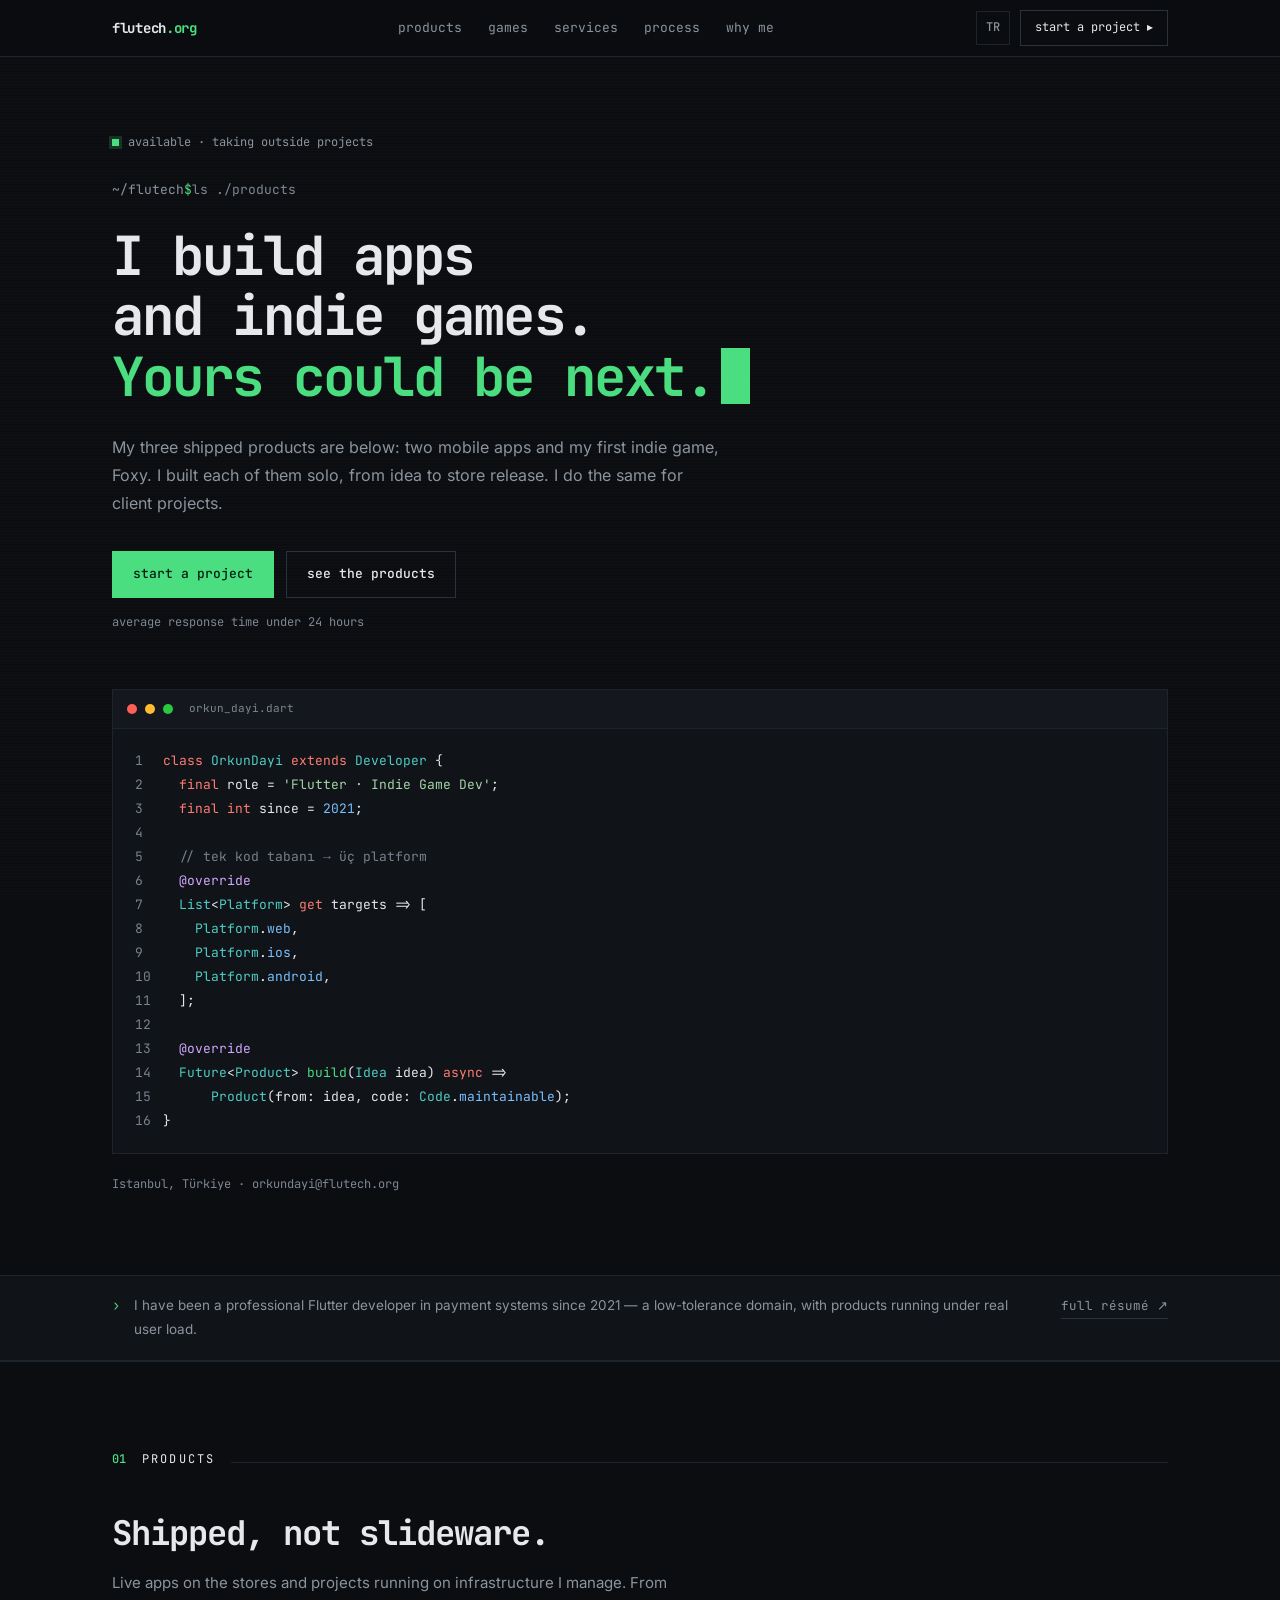
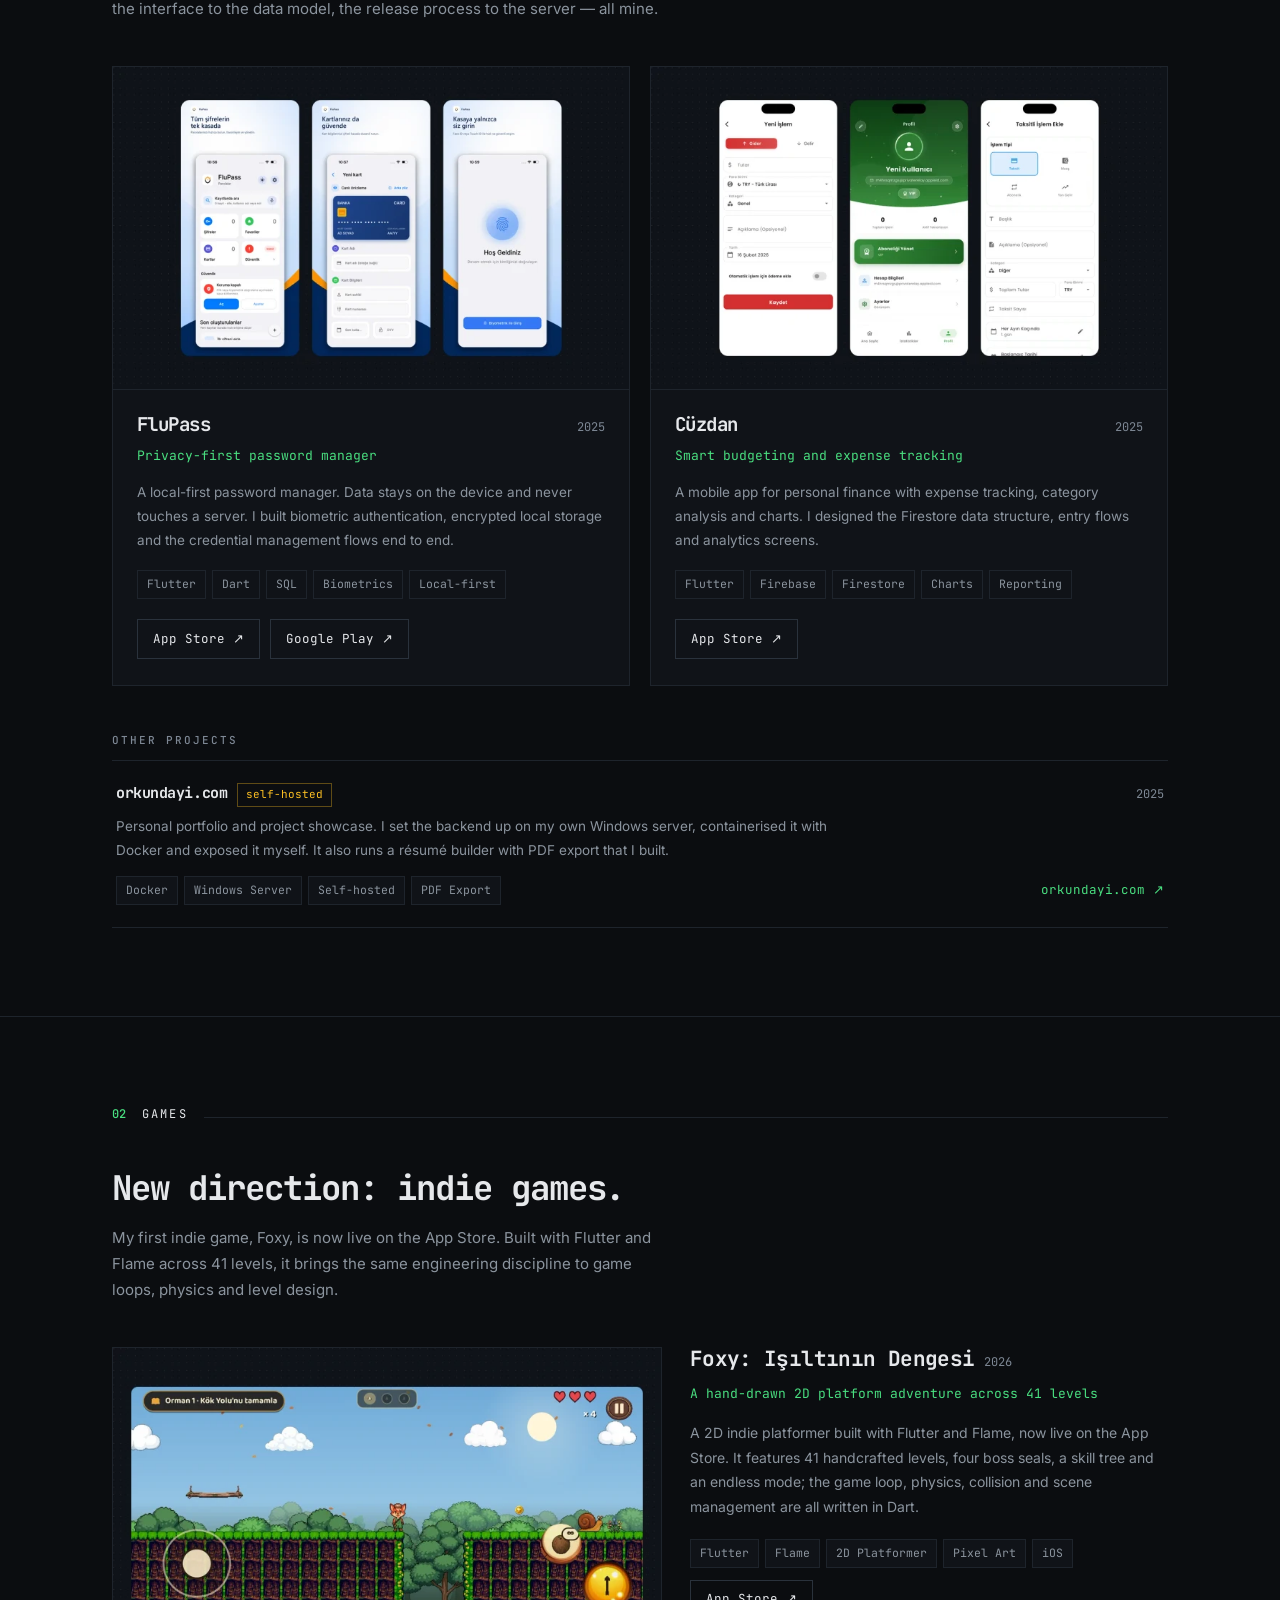
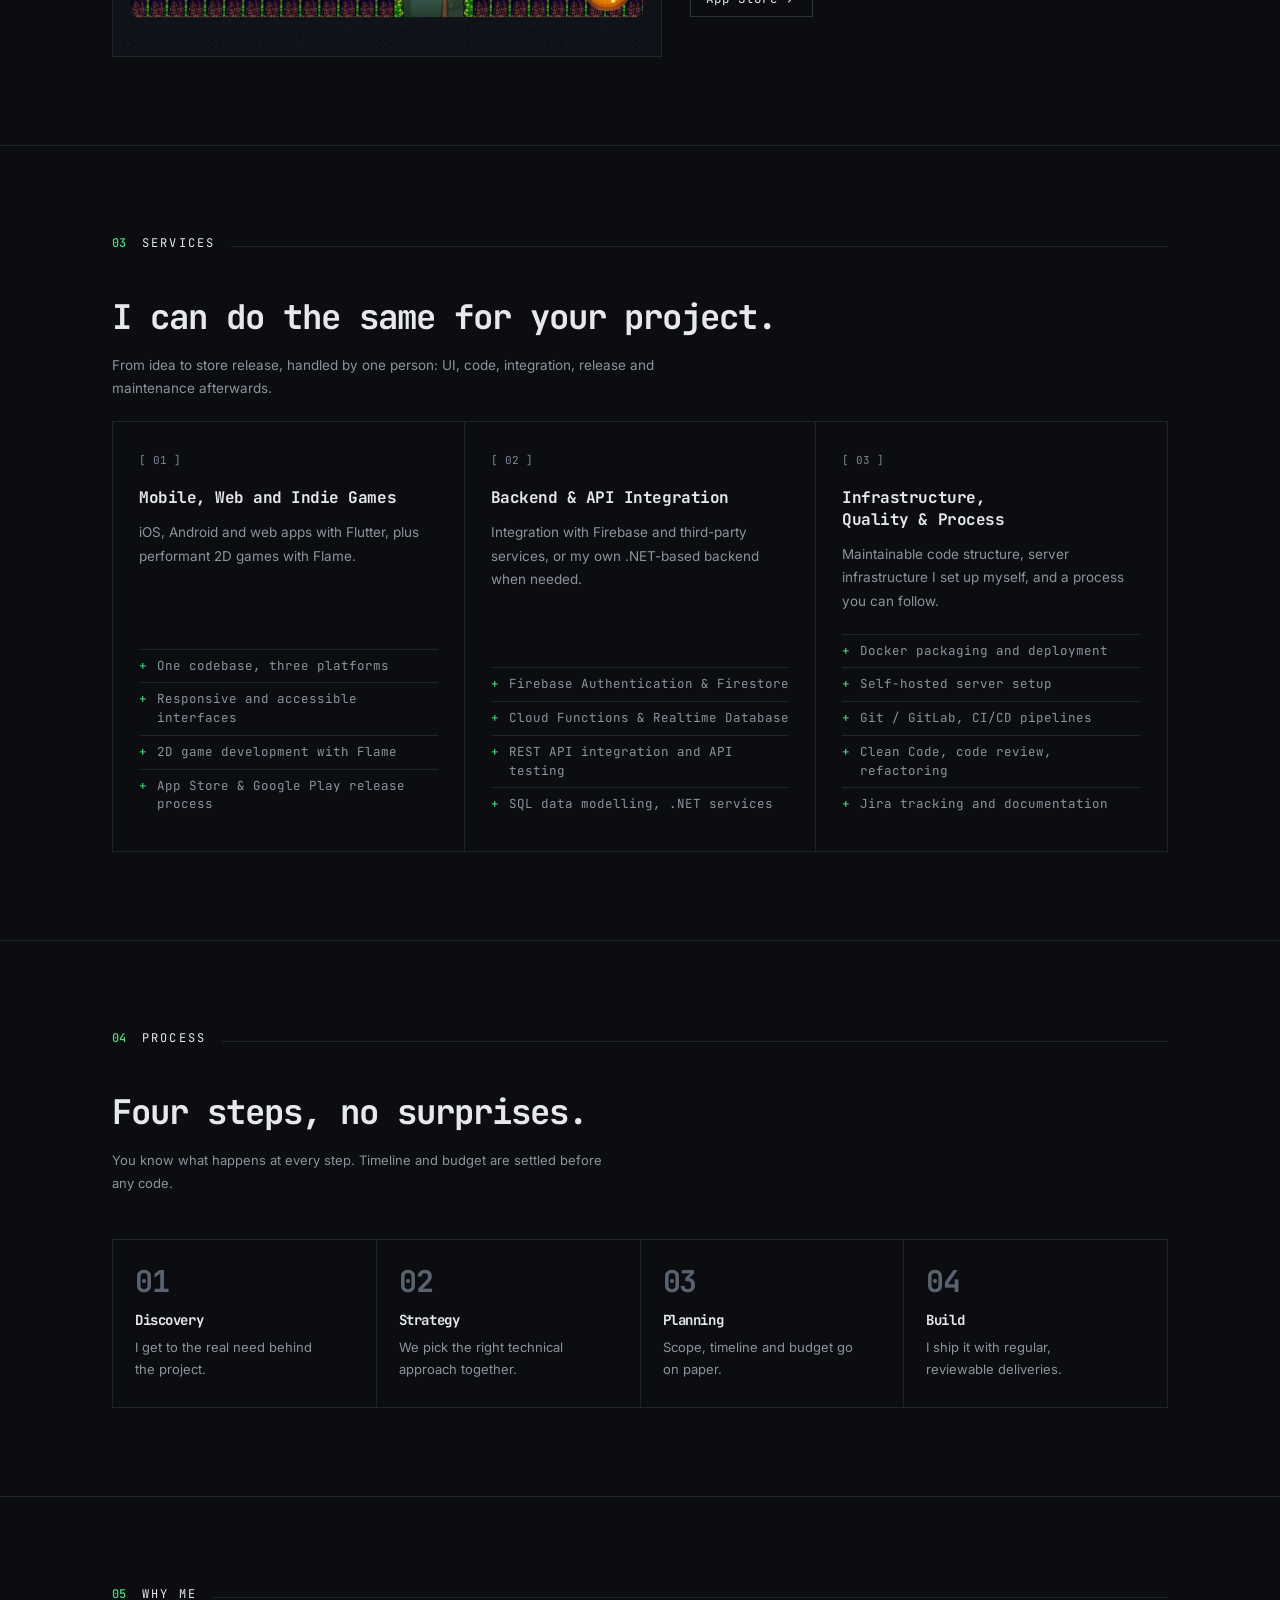
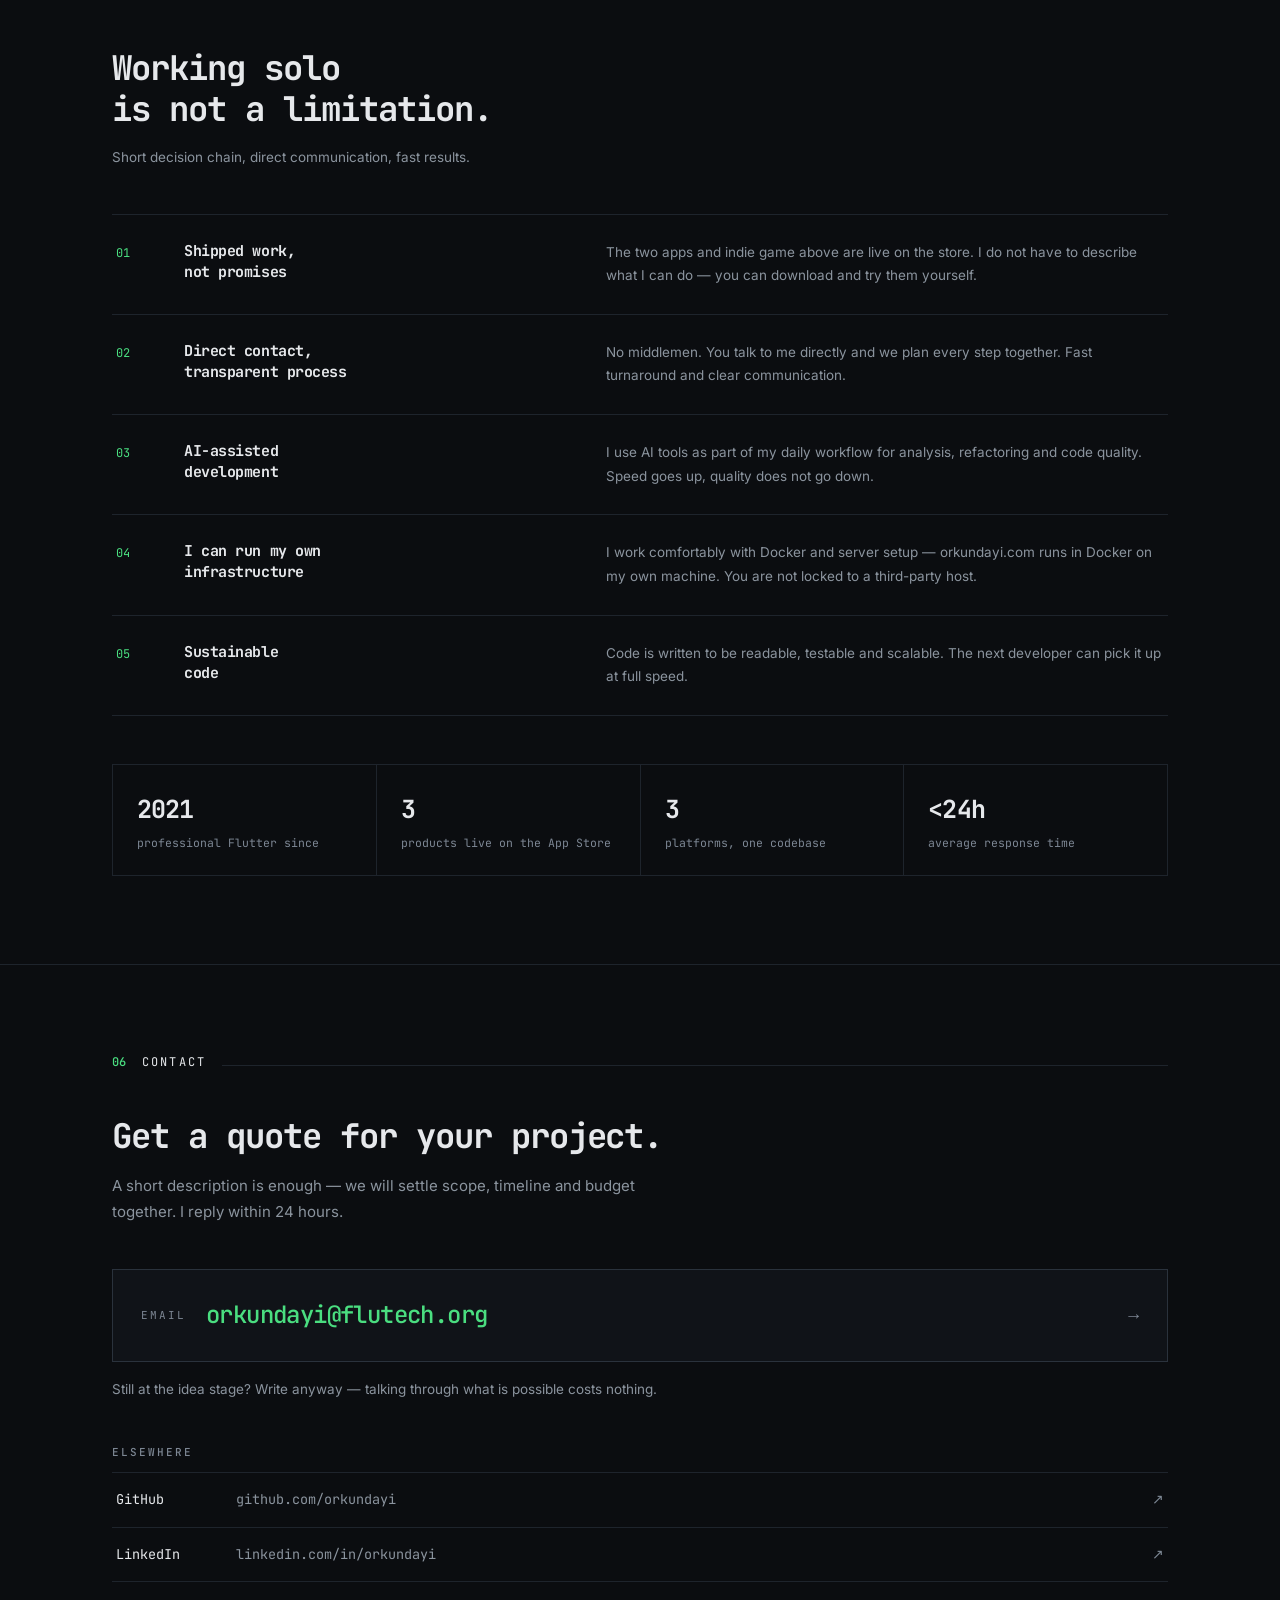
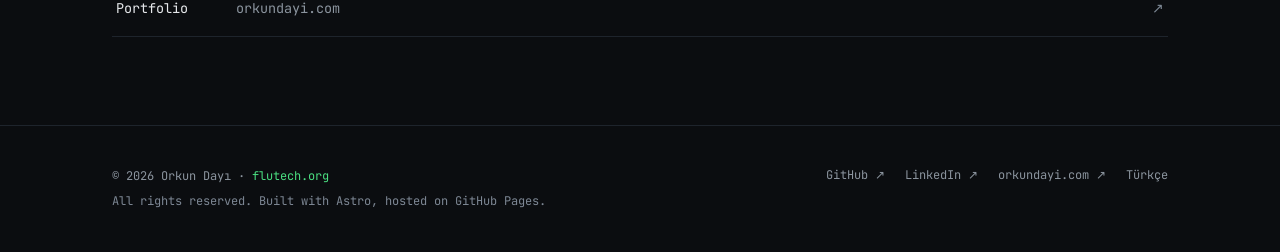
==== commit 0a1b5881: "site: 2026-08-27 11:19 guncellemesi" ====
--- a/en/index.html
+++ b/en/index.html
@@ -1,7 +1,9 @@
-<!DOCTYPE html><html lang="en"><head><meta charset="utf-8"><meta name="viewport" content="width=device-width, initial-scale=1"><title>Flutech Dev — Flutter App &amp; Game Development | Orkun Dayı</title><meta name="description" content="I build iOS, Android and web apps with Flutter. FluPass and Cüzdan are live on the stores, Foxy is in testing. Available for project work — Istanbul."><link rel="canonical" href="https://flutech.org/en/"><link rel="alternate" hreflang="tr" href="https://flutech.org/"><link rel="alternate" hreflang="en" href="https://flutech.org/en/"><link rel="alternate" hreflang="x-default" href="https://flutech.org/"><meta name="author" content="Orkun Dayı"><meta name="theme-color" content="#0b0d10"><meta name="color-scheme" content="dark"><!-- Open Graph --><meta property="og:type" content="website"><meta property="og:site_name" content="Flutech Dev"><meta property="og:title" content="Flutech Dev — Flutter App &amp; Game Development | Orkun Dayı"><meta property="og:description" content="I build iOS, Android and web apps with Flutter. FluPass and Cüzdan are live on the stores, Foxy is in testing. Available for project work — Istanbul."><meta property="og:url" content="https://flutech.org/en/"><meta property="og:image" content="https://flutech.org/og-en.png"><meta property="og:image:width" content="1200"><meta property="og:image:height" content="630"><meta property="og:image:alt" content="Flutech Dev — Flutter app and game development"><meta property="og:locale" content="en_US"><meta property="og:locale:alternate" content="tr_TR"><!-- Twitter --><meta name="twitter:card" content="summary_large_image"><meta name="twitter:title" content="Flutech Dev — Flutter App &amp; Game Development | Orkun Dayı"><meta name="twitter:description" content="I build iOS, Android and web apps with Flutter. FluPass and Cüzdan are live on the stores, Foxy is in testing. Available for project work — Istanbul."><meta name="twitter:image" content="https://flutech.org/og-en.png"><!-- Simgeler --><link rel="icon" href="/favicon.svg" type="image/svg+xml"><link rel="icon" href="/favicon-32.png" sizes="32x32" type="image/png"><link rel="apple-touch-icon" href="/icon-192.png"><link rel="manifest" href="/manifest.webmanifest"><link rel="sitemap" href="/sitemap-index.xml"><script type="application/ld+json">{"@context":"https://schema.org","@graph":[{"@type":"MobileApplication","name":"FluPass","description":"A local-first password manager. Data stays on the device and never touches a server. I built biometric authentication, encrypted local storage and the credential management flows end to end.","url":"https://apps.apple.com/tr/app/flupass/id6753706050?l=tr","applicationCategory":"SecurityApplication","operatingSystem":"iOS, Android","author":{"@id":"https://flutech.org/#orkundayi"},"image":"https://flutech.org/projects/flupass.webp"},{"@type":"MobileApplication","name":"Cüzdan","description":"A mobile app for personal finance with expense tracking, category analysis and charts. I designed the Firestore data structure, entry flows and analytics screens.","url":"https://apps.apple.com/tr/app/c%C3%BCzdan-ak%C4%B1ll%C4%B1-b%C3%BCt%C3%A7e/id6758697145?l=tr","applicationCategory":"FinanceApplication","operatingSystem":"iOS","author":{"@id":"https://flutech.org/#orkundayi"},"image":"https://flutech.org/projects/cuzdan.webp"},{"@type":"Person","@id":"https://flutech.org/#orkundayi","name":"Orkun Dayı","url":"https://flutech.org","email":"mailto:orkundayi@flutech.org","jobTitle":"Flutter Developer","description":"I build iOS, Android and web apps with Flutter. FluPass and Cüzdan are live on the stores, Foxy is in testing. Available for project work — Istanbul.","address":{"@type":"PostalAddress","addressLocality":"Istanbul","addressCountry":"TR"},"sameAs":["https://github.com/orkundayi","https://www.linkedin.com/in/orkundayi/","https://orkundayi.com"],"knowsAbout":["Flutter","Dart","Firebase","Firestore","REST API","SQL",".NET","Docker","Flame","Mobile app development","Game development"]},{"@type":"WebSite","@id":"https://flutech.org/#website","url":"https://flutech.org","name":"Flutech Dev","inLanguage":"en-US","publisher":{"@id":"https://flutech.org/#orkundayi"}}]}</script><link rel="stylesheet" href="/assets/Footer.-SfY-IPn.css"><link rel="stylesheet" href="/assets/Page.f08IFRJm.css"></head><body><a class="skip-link" href="#main">Skip to content</a><nav class="nav" data-astro-cid-wpvy4v7s><div class="nav-in" data-astro-cid-wpvy4v7s><a class="logo" href="/en/" aria-label="flutech.org" data-astro-cid-wpvy4v7s>flutech<b data-astro-cid-wpvy4v7s>.org</b></a><ul class="nav-links" data-astro-cid-wpvy4v7s><li data-astro-cid-wpvy4v7s><a href="#products" data-astro-cid-wpvy4v7s>products</a></li><li data-astro-cid-wpvy4v7s><a href="#games" data-astro-cid-wpvy4v7s>games</a></li><li data-astro-cid-wpvy4v7s><a href="#services" data-astro-cid-wpvy4v7s>services</a></li><li data-astro-cid-wpvy4v7s><a href="#process" data-astro-cid-wpvy4v7s>process</a></li><li data-astro-cid-wpvy4v7s><a href="#why" data-astro-cid-wpvy4v7s>why me</a></li></ul><div class="nav-right" data-astro-cid-wpvy4v7s><a class="lang" href="/" hreflang="tr" title="Türkçe" data-astro-cid-wpvy4v7s>TR</a><a class="nav-cta" href="#contact" data-astro-cid-wpvy4v7s>start a project <span aria-hidden="true" data-astro-cid-wpvy4v7s>▸</span></a></div></div></nav><main id="main"><header class="hero" data-astro-cid-ge2uvauf><div class="wrap" data-astro-cid-ge2uvauf><p class="avail" data-astro-cid-ge2uvauf><i aria-hidden="true" data-astro-cid-ge2uvauf></i>available · taking outside projects</p><p class="prompt" data-astro-cid-ge2uvauf><span class="path" data-astro-cid-ge2uvauf>~/flutech</span><span class="sigil" aria-hidden="true" data-astro-cid-ge2uvauf>$</span>ls ./products</p><h1 data-astro-cid-ge2uvauf>I build apps<br data-astro-cid-ge2uvauf>and games.<br data-astro-cid-ge2uvauf><em data-astro-cid-ge2uvauf>Yours could be next.</em><span class="cursor" aria-hidden="true" data-astro-cid-ge2uvauf></span></h1><p class="lede" data-astro-cid-ge2uvauf>I build iOS, Android and web apps with Flutter. My shipped work is below — every one of them built solo, from idea to store release. I do the same for client projects.</p><div class="btns" data-astro-cid-ge2uvauf><a class="btn" href="#contact" data-astro-cid-ge2uvauf>start a project</a><a class="btn btn--ghost" href="#products" data-astro-cid-ge2uvauf>see the products</a></div><p class="note" data-astro-cid-ge2uvauf>average response time under 24 hours</p><div class="code" data-astro-cid-ge2uvauf><div class="code-bar" data-astro-cid-ge2uvauf><span class="dot dot--r" aria-hidden="true" data-astro-cid-ge2uvauf></span><span class="dot dot--y" aria-hidden="true" data-astro-cid-ge2uvauf></span><span class="dot dot--g" aria-hidden="true" data-astro-cid-ge2uvauf></span><span class="code-name" data-astro-cid-ge2uvauf>orkun_dayi.dart</span></div><div class="code-body" data-astro-cid-ge2uvauf><code data-astro-cid-ge2uvauf><span class="row" data-astro-cid-ge2uvauf><span class="ln" aria-hidden="true" data-astro-cid-ge2uvauf>1</span><span data-astro-cid-ge2uvauf><span class="k">class</span> <span class="c">OrkunDayi</span> <span class="k">extends</span> <span class="c">Developer</span> {</span></span><span class="row" data-astro-cid-ge2uvauf><span class="ln" aria-hidden="true" data-astro-cid-ge2uvauf>2</span><span data-astro-cid-ge2uvauf>  <span class="k">final</span> role = <span class="s">'Flutter · Full-Stack'</span>;</span></span><span class="row" data-astro-cid-ge2uvauf><span class="ln" aria-hidden="true" data-astro-cid-ge2uvauf>3</span><span data-astro-cid-ge2uvauf>  <span class="k">final</span> <span class="k">int</span> since = <span class="n">2021</span>;</span></span><span class="row" data-astro-cid-ge2uvauf><span class="ln" aria-hidden="true" data-astro-cid-ge2uvauf>4</span><span data-astro-cid-ge2uvauf>&nbsp;</span></span><span class="row" data-astro-cid-ge2uvauf><span class="ln" aria-hidden="true" data-astro-cid-ge2uvauf>5</span><span data-astro-cid-ge2uvauf>  <span class="cm">// tek kod tabanı → üç platform</span></span></span><span class="row" data-astro-cid-ge2uvauf><span class="ln" aria-hidden="true" data-astro-cid-ge2uvauf>6</span><span data-astro-cid-ge2uvauf>  <span class="f">@override</span></span></span><span class="row" data-astro-cid-ge2uvauf><span class="ln" aria-hidden="true" data-astro-cid-ge2uvauf>7</span><span data-astro-cid-ge2uvauf>  <span class="c">List</span>&lt;<span class="c">Platform</span>&gt; <span class="k">get</span> targets =&gt; [</span></span><span class="row" data-astro-cid-ge2uvauf><span class="ln" aria-hidden="true" data-astro-cid-ge2uvauf>8</span><span data-astro-cid-ge2uvauf>    <span class="c">Platform</span>.<span class="n">web</span>,</span></span><span class="row" data-astro-cid-ge2uvauf><span class="ln" aria-hidden="true" data-astro-cid-ge2uvauf>9</span><span data-astro-cid-ge2uvauf>    <span class="c">Platform</span>.<span class="n">ios</span>,</span></span><span class="row" data-astro-cid-ge2uvauf><span class="ln" aria-hidden="true" data-astro-cid-ge2uvauf>10</span><span data-astro-cid-ge2uvauf>    <span class="c">Platform</span>.<span class="n">android</span>,</span></span><span class="row" data-astro-cid-ge2uvauf><span class="ln" aria-hidden="true" data-astro-cid-ge2uvauf>11</span><span data-astro-cid-ge2uvauf>  ];</span></span><span class="row" data-astro-cid-ge2uvauf><span class="ln" aria-hidden="true" data-astro-cid-ge2uvauf>12</span><span data-astro-cid-ge2uvauf>&nbsp;</span></span><span class="row" data-astro-cid-ge2uvauf><span class="ln" aria-hidden="true" data-astro-cid-ge2uvauf>13</span><span data-astro-cid-ge2uvauf>  <span class="f">@override</span></span></span><span class="row" data-astro-cid-ge2uvauf><span class="ln" aria-hidden="true" data-astro-cid-ge2uvauf>14</span><span data-astro-cid-ge2uvauf>  <span class="c">Future</span>&lt;<span class="c">Product</span>&gt; <span class="fn">build</span>(<span class="c">Idea</span> idea) <span class="k">async</span> =&gt;</span></span><span class="row" data-astro-cid-ge2uvauf><span class="ln" aria-hidden="true" data-astro-cid-ge2uvauf>15</span><span data-astro-cid-ge2uvauf>      <span class="c">Product</span>(from: idea, code: <span class="c">Code</span>.<span class="n">maintainable</span>);</span></span><span class="row" data-astro-cid-ge2uvauf><span class="ln" aria-hidden="true" data-astro-cid-ge2uvauf>16</span><span data-astro-cid-ge2uvauf>}</span></span></code></div></div><p class="loc" data-astro-cid-ge2uvauf>Istanbul, Türkiye · orkundayi@flutech.org</p></div></header><aside class="band" data-astro-cid-o6uyypaq><div class="wrap band-in" data-astro-cid-o6uyypaq><span class="marker" aria-hidden="true" data-astro-cid-o6uyypaq>›</span><p data-astro-cid-o6uyypaq>I have been a professional Flutter developer in payment systems since 2021 — a low-tolerance domain, with products running under real user load.</p><a href="https://orkundayi.com" target="_blank" rel="noopener noreferrer" data-astro-cid-o6uyypaq>full résumé <span aria-hidden="true" data-astro-cid-o6uyypaq>↗</span></a></div></aside><section class="section" id="products" aria-labelledby="products-title" data-astro-cid-rtei5hqi><div class="wrap" data-astro-cid-rtei5hqi><div class="sec-head"><span class="sec-num">01</span><span class="sec-eyebrow">Products</span><span class="sec-rule" aria-hidden="true"></span></div><h2 class="sec-title" id="products-title" data-astro-cid-rtei5hqi>Shipped, not slideware.</h2><p class="sec-lede" data-astro-cid-rtei5hqi>Live apps on the stores and projects running on infrastructure I manage. From the interface to the data model, the release process to the server — all mine.</p><ul class="cards" data-astro-cid-rtei5hqi><li class="card" data-astro-cid-rtei5hqi><div class="media" data-astro-cid-j6u6ogab><img src="/projects/flupass.webp" alt="FluPass — Privacy-first password manager" loading="lazy" decoding="async" width="1200" height="750" data-astro-cid-j6u6ogab></div><div class="card-body" data-astro-cid-rtei5hqi><div class="card-head" data-astro-cid-rtei5hqi><h3 data-astro-cid-rtei5hqi>FluPass</h3><span class="year" data-astro-cid-rtei5hqi>2025</span></div><p class="tagline" data-astro-cid-rtei5hqi>Privacy-first password manager</p><p class="desc" data-astro-cid-rtei5hqi>A local-first password manager. Data stays on the device and never touches a server. I built biometric authentication, encrypted local storage and the credential management flows end to end.</p><ul class="tags" data-astro-cid-rtei5hqi><li class="tag" data-astro-cid-rtei5hqi>Flutter</li><li class="tag" data-astro-cid-rtei5hqi>Dart</li><li class="tag" data-astro-cid-rtei5hqi>SQL</li><li class="tag" data-astro-cid-rtei5hqi>Biyometrik</li><li class="tag" data-astro-cid-rtei5hqi>Local-first</li></ul><ul class="stores" data-astro-cid-rtei5hqi><li data-astro-cid-rtei5hqi><a href="https://apps.apple.com/tr/app/flupass/id6753706050?l=tr" target="_blank" rel="noopener noreferrer" data-astro-cid-rtei5hqi>App Store <span aria-hidden="true" data-astro-cid-rtei5hqi>↗</span></a></li><li data-astro-cid-rtei5hqi><a href="https://play.google.com/store/apps/details?id=com.flutech.flupass" target="_blank" rel="noopener noreferrer" data-astro-cid-rtei5hqi>Google Play <span aria-hidden="true" data-astro-cid-rtei5hqi>↗</span></a></li></ul></div></li><li class="card" data-astro-cid-rtei5hqi><div class="media" data-astro-cid-j6u6ogab><img src="/projects/cuzdan.webp" alt="Cüzdan — Smart budgeting and expense tracking" loading="lazy" decoding="async" width="1200" height="750" data-astro-cid-j6u6ogab></div><div class="card-body" data-astro-cid-rtei5hqi><div class="card-head" data-astro-cid-rtei5hqi><h3 data-astro-cid-rtei5hqi>Cüzdan</h3><span class="year" data-astro-cid-rtei5hqi>2025</span></div><p class="tagline" data-astro-cid-rtei5hqi>Smart budgeting and expense tracking</p><p class="desc" data-astro-cid-rtei5hqi>A mobile app for personal finance with expense tracking, category analysis and charts. I designed the Firestore data structure, entry flows and analytics screens.</p><ul class="tags" data-astro-cid-rtei5hqi><li class="tag" data-astro-cid-rtei5hqi>Flutter</li><li class="tag" data-astro-cid-rtei5hqi>Firebase</li><li class="tag" data-astro-cid-rtei5hqi>Firestore</li><li class="tag" data-astro-cid-rtei5hqi>Grafikler</li><li class="tag" data-astro-cid-rtei5hqi>Raporlama</li></ul><ul class="stores" data-astro-cid-rtei5hqi><li data-astro-cid-rtei5hqi><a href="https://apps.apple.com/tr/app/c%C3%BCzdan-ak%C4%B1ll%C4%B1-b%C3%BCt%C3%A7e/id6758697145?l=tr" target="_blank" rel="noopener noreferrer" data-astro-cid-rtei5hqi>App Store <span aria-hidden="true" data-astro-cid-rtei5hqi>↗</span></a></li></ul></div></li></ul><h3 class="other-label" data-astro-cid-rtei5hqi>Other projects</h3><ol class="list" data-astro-cid-rtei5hqi><li class="item" data-astro-cid-rtei5hqi><div class="item-head" data-astro-cid-rtei5hqi><h4 data-astro-cid-rtei5hqi>orkundayi.com</h4><span class="status" data-astro-cid-rtei5hqi>self-hosted</span><span class="year" data-astro-cid-rtei5hqi>2025</span></div><p class="desc" data-astro-cid-rtei5hqi>Personal portfolio and project showcase. I set the backend up on my own Windows server, containerised it with Docker and exposed it myself. It also runs a résumé builder with PDF export that I built.</p><div class="item-meta" data-astro-cid-rtei5hqi><ul class="tags" data-astro-cid-rtei5hqi><li class="tag" data-astro-cid-rtei5hqi>Docker</li><li class="tag" data-astro-cid-rtei5hqi>Windows Server</li><li class="tag" data-astro-cid-rtei5hqi>Self-hosted</li><li class="tag" data-astro-cid-rtei5hqi>PDF Export</li></ul><ul class="inline-links" data-astro-cid-rtei5hqi><li data-astro-cid-rtei5hqi><a href="https://orkundayi.com" target="_blank" rel="noopener noreferrer" data-astro-cid-rtei5hqi>orkundayi.com <span aria-hidden="true" data-astro-cid-rtei5hqi>↗</span></a></li></ul></div></li></ol></div></section><section class="section" id="games" aria-labelledby="games-title" data-astro-cid-bfmdqxla><div class="wrap" data-astro-cid-bfmdqxla><div class="sec-head"><span class="sec-num">02</span><span class="sec-eyebrow">Games</span><span class="sec-rule" aria-hidden="true"></span></div><h2 class="sec-title" id="games-title" data-astro-cid-bfmdqxla>New direction: indie games.</h2><p class="sec-lede" data-astro-cid-bfmdqxla>I started building games with Flutter and Flame. The same engineering discipline as the app side, this time applied to game loops and physics.</p><article class="game" data-astro-cid-bfmdqxla><div class="media media--wide" data-astro-cid-j6u6ogab><img src="/projects/foxy.webp" alt="Foxy: Işıltının Dengesi — An indie game built with Flutter and Flame" loading="lazy" decoding="async" width="1200" height="750" data-astro-cid-j6u6ogab></div><div class="game-body" data-astro-cid-bfmdqxla><div class="game-head" data-astro-cid-bfmdqxla><h3 data-astro-cid-bfmdqxla>Foxy: Işıltının Dengesi</h3><span class="status" data-astro-cid-bfmdqxla>in testing</span><span class="year" data-astro-cid-bfmdqxla>2026</span></div><p class="tagline" data-astro-cid-bfmdqxla>An indie game built with Flutter and Flame</p><p class="desc" data-astro-cid-bfmdqxla>A 2D indie game built on the Flame engine. Game loop, physics, collision and scene management are all written in Dart; pixel-art assets are produced with PixelLab. Currently in testing.</p><ul class="tags" data-astro-cid-bfmdqxla><li class="tag" data-astro-cid-bfmdqxla>Flutter</li><li class="tag" data-astro-cid-bfmdqxla>Flame</li><li class="tag" data-astro-cid-bfmdqxla>Oyun Motoru</li><li class="tag" data-astro-cid-bfmdqxla>Pixel Art</li><li class="tag" data-astro-cid-bfmdqxla>2D</li></ul></div></article></div></section><section class="section" id="services" aria-labelledby="services-title" data-astro-cid-lesv7jgp><div class="wrap" data-astro-cid-lesv7jgp><div class="sec-head"><span class="sec-num">03</span><span class="sec-eyebrow">Services</span><span class="sec-rule" aria-hidden="true"></span></div><h2 class="sec-title" id="services-title" data-astro-cid-lesv7jgp>I can do the same for your project.</h2><p class="sec-lede" data-astro-cid-lesv7jgp>From idea to store release, handled by one person: UI, code, integration, release and maintenance afterwards.</p><ul class="grid" data-astro-cid-lesv7jgp><li class="cell" data-astro-cid-lesv7jgp><span class="cell-tag" data-astro-cid-lesv7jgp>[ 01 ]</span><h3 data-astro-cid-lesv7jgp>Mobile and Web Apps</h3><p data-astro-cid-lesv7jgp>Modern, performant apps for iOS, Android and web from a single Flutter codebase.</p><ul class="feats" data-astro-cid-lesv7jgp><li data-astro-cid-lesv7jgp>One codebase, three platforms</li><li data-astro-cid-lesv7jgp>Responsive and accessible interfaces</li><li data-astro-cid-lesv7jgp>App Store &amp; Google Play release process</li><li data-astro-cid-lesv7jgp>Performance work on existing apps</li></ul></li><li class="cell" data-astro-cid-lesv7jgp><span class="cell-tag" data-astro-cid-lesv7jgp>[ 02 ]</span><h3 data-astro-cid-lesv7jgp>Backend &amp; API Integration</h3><p data-astro-cid-lesv7jgp>Integration with Firebase and third-party services, or my own .NET-based backend when needed.</p><ul class="feats" data-astro-cid-lesv7jgp><li data-astro-cid-lesv7jgp>Firebase Authentication &amp; Firestore</li><li data-astro-cid-lesv7jgp>Cloud Functions &amp; Realtime Database</li><li data-astro-cid-lesv7jgp>REST API integration and API testing</li><li data-astro-cid-lesv7jgp>SQL data modelling, .NET services</li></ul></li><li class="cell" data-astro-cid-lesv7jgp><span class="cell-tag" data-astro-cid-lesv7jgp>[ 03 ]</span><h3 data-astro-cid-lesv7jgp>Infrastructure, Quality &amp; Process</h3><p data-astro-cid-lesv7jgp>Maintainable code structure, server infrastructure I set up myself, and a process you can follow.</p><ul class="feats" data-astro-cid-lesv7jgp><li data-astro-cid-lesv7jgp>Docker packaging and deployment</li><li data-astro-cid-lesv7jgp>Self-hosted server setup</li><li data-astro-cid-lesv7jgp>Git / GitLab, CI/CD pipelines</li><li data-astro-cid-lesv7jgp>Clean Code, code review, refactoring</li><li data-astro-cid-lesv7jgp>Jira tracking and documentation</li></ul></li></ul></div></section><section class="section" id="process" aria-labelledby="process-title" data-astro-cid-grsovck6><div class="wrap" data-astro-cid-grsovck6><div class="sec-head"><span class="sec-num">04</span><span class="sec-eyebrow">Process</span><span class="sec-rule" aria-hidden="true"></span></div><h2 class="sec-title" id="process-title" data-astro-cid-grsovck6>Four steps, no surprises.</h2><p class="sec-lede" data-astro-cid-grsovck6>You know what happens at every step. Timeline and budget are settled before any code.</p><ol class="steps" data-astro-cid-grsovck6><li class="step" data-astro-cid-grsovck6><span class="step-n" data-astro-cid-grsovck6>01</span><h3 data-astro-cid-grsovck6>Discovery</h3><p data-astro-cid-grsovck6>I get to the real need behind the project.</p></li><li class="step" data-astro-cid-grsovck6><span class="step-n" data-astro-cid-grsovck6>02</span><h3 data-astro-cid-grsovck6>Strategy</h3><p data-astro-cid-grsovck6>We pick the right technical approach together.</p></li><li class="step" data-astro-cid-grsovck6><span class="step-n" data-astro-cid-grsovck6>03</span><h3 data-astro-cid-grsovck6>Planning</h3><p data-astro-cid-grsovck6>Scope, timeline and budget go on paper.</p></li><li class="step" data-astro-cid-grsovck6><span class="step-n" data-astro-cid-grsovck6>04</span><h3 data-astro-cid-grsovck6>Build</h3><p data-astro-cid-grsovck6>I ship it with regular, reviewable deliveries.</p></li></ol></div></section><section class="section" id="why" aria-labelledby="why-title" data-astro-cid-psdxjdsr><div class="wrap" data-astro-cid-psdxjdsr><div class="sec-head"><span class="sec-num">05</span><span class="sec-eyebrow">Why me</span><span class="sec-rule" aria-hidden="true"></span></div><h2 class="sec-title" id="why-title" data-astro-cid-psdxjdsr>Working solo
+<!DOCTYPE html><html lang="en"><head><meta charset="utf-8"><meta name="viewport" content="width=device-width, initial-scale=1"><title>Flutech Dev — Flutter Apps &amp; Indie Game Development</title><meta name="description" content="I build iOS, Android and web apps with Flutter, and indie games with Flame. FluPass, Cüzdan and Foxy are live on the App Store. Available for projects."><link rel="canonical" href="https://flutech.org/en/"><link rel="alternate" hreflang="tr" href="https://flutech.org/"><link rel="alternate" hreflang="en" href="https://flutech.org/en/"><link rel="alternate" hreflang="x-default" href="https://flutech.org/"><meta name="author" content="Orkun Dayı"><meta name="theme-color" content="#0b0d10"><meta name="color-scheme" content="dark"><!-- Open Graph --><meta property="og:type" content="website"><meta property="og:site_name" content="Flutech Dev"><meta property="og:title" content="Flutech Dev — Flutter Apps &amp; Indie Game Development"><meta property="og:description" content="I build iOS, Android and web apps with Flutter, and indie games with Flame. FluPass, Cüzdan and Foxy are live on the App Store. Available for projects."><meta property="og:url" content="https://flutech.org/en/"><meta property="og:image" content="https://flutech.org/og-en.png"><meta property="og:image:width" content="1200"><meta property="og:image:height" content="630"><meta property="og:image:alt" content="Flutech Dev — Flutter app and indie game development"><meta property="og:locale" content="en_US"><meta property="og:locale:alternate" content="tr_TR"><!-- Twitter --><meta name="twitter:card" content="summary_large_image"><meta name="twitter:title" content="Flutech Dev — Flutter Apps &amp; Indie Game Development"><meta name="twitter:description" content="I build iOS, Android and web apps with Flutter, and indie games with Flame. FluPass, Cüzdan and Foxy are live on the App Store. Available for projects."><meta name="twitter:image" content="https://flutech.org/og-en.png"><!-- Simgeler --><link rel="icon" href="/favicon.svg" type="image/svg+xml"><link rel="icon" href="/favicon-32.png" sizes="32x32" type="image/png"><link rel="apple-touch-icon" href="/icon-192.png"><link rel="manifest" href="/manifest.webmanifest"><link rel="sitemap" href="/sitemap-index.xml"><script type="application/ld+json">{"@context":"https://schema.org","@graph":[{"@type":"MobileApplication","name":"FluPass","description":"A local-first password manager. Data stays on the device and never touches a server. I built biometric authentication, encrypted local storage and the credential management flows end to end.","url":"https://apps.apple.com/tr/app/flupass/id6753706050?l=tr","applicationCategory":"SecurityApplication","operatingSystem":"iOS, Android","author":{"@id":"https://flutech.org/#orkundayi"},"image":"https://flutech.org/projects/flupass.webp"},{"@type":"MobileApplication","name":"Cüzdan","description":"A mobile app for personal finance with expense tracking, category analysis and charts. I designed the Firestore data structure, entry flows and analytics screens.","url":"https://apps.apple.com/tr/app/c%C3%BCzdan-ak%C4%B1ll%C4%B1-b%C3%BCt%C3%A7e/id6758697145?l=tr","applicationCategory":"FinanceApplication","operatingSystem":"iOS","author":{"@id":"https://flutech.org/#orkundayi"},"image":"https://flutech.org/projects/cuzdan.webp"},{"@type":"VideoGame","name":"Foxy: Işıltının Dengesi","description":"A 2D indie platformer built with Flutter and Flame, now live on the App Store. It features 41 handcrafted levels, four boss seals, a skill tree and an endless mode; the game loop, physics, collision and scene management are all written in Dart.","url":"https://apps.apple.com/tr/app/foxy-i%C5%9F%C4%B1lt%C4%B1n%C4%B1n-dengesi/id6796245569?l=tr","applicationCategory":"GameApplication","author":{"@id":"https://flutech.org/#orkundayi"},"image":"https://flutech.org/projects/foxy.webp"},{"@type":"Person","@id":"https://flutech.org/#orkundayi","name":"Orkun Dayı","url":"https://flutech.org","email":"mailto:orkundayi@flutech.org","jobTitle":"Flutter and Indie Game Developer","description":"I build iOS, Android and web apps with Flutter, and indie games with Flame. FluPass, Cüzdan and Foxy are live on the App Store. Available for projects.","address":{"@type":"PostalAddress","addressLocality":"Istanbul","addressCountry":"TR"},"sameAs":["https://github.com/orkundayi","https://www.linkedin.com/in/orkundayi/","https://orkundayi.com"],"knowsAbout":["Flutter","Dart","Firebase","Firestore","REST API","SQL",".NET","Docker","Flame","Mobile app development","Game development"]},{"@type":"WebSite","@id":"https://flutech.org/#website","url":"https://flutech.org","name":"Flutech Dev","inLanguage":"en-US","publisher":{"@id":"https://flutech.org/#orkundayi"}}]}</script><style>@font-face{font-family:JetBrains Mono;font-style:normal;font-display:swap;font-weight:400;src:url(/assets/jetbrains-mono-latin-400-normal.V6pRDFza.woff2)format("woff2"),url(/assets/jetbrains-mono-latin-400-normal.6-qcROiO.woff)format("woff")}@font-face{font-family:JetBrains Mono;font-style:normal;font-display:swap;font-weight:400;src:url(/assets/jetbrains-mono-latin-ext-400-normal.Bc8Ftmh3.woff2)format("woff2"),url(/assets/jetbrains-mono-latin-ext-400-normal.fXTG6kC5.woff)format("woff")}@font-face{font-family:JetBrains Mono;font-style:normal;font-display:swap;font-weight:500;src:url(/assets/jetbrains-mono-latin-500-normal.BWZEU5yA.woff2)format("woff2"),url(/assets/jetbrains-mono-latin-500-normal.CJOVTJB7.woff)format("woff")}@font-face{font-family:JetBrains Mono;font-style:normal;font-display:swap;font-weight:500;src:url(/assets/jetbrains-mono-latin-ext-500-normal.Cut-4mMH.woff2)format("woff2"),url(/assets/jetbrains-mono-latin-ext-500-normal.ckzbgY84.woff)format("woff")}@font-face{font-family:JetBrains Mono;font-style:normal;font-display:swap;font-weight:700;src:url(/assets/jetbrains-mono-latin-700-normal.BYuf6tUa.woff2)format("woff2"),url(/assets/jetbrains-mono-latin-700-normal.D3wTyLJW.woff)format("woff")}@font-face{font-family:JetBrains Mono;font-style:normal;font-display:swap;font-weight:700;src:url(/assets/jetbrains-mono-latin-ext-700-normal.CZipNAKV.woff2)format("woff2"),url(/assets/jetbrains-mono-latin-ext-700-normal.CxPITLHs.woff)format("woff")}@font-face{font-family:Inter Variable;font-style:normal;font-display:swap;font-weight:100 900;src:url(/assets/inter-cyrillic-ext-wght-normal.BOeWTOD4.woff2)format("woff2-variations");unicode-range:U+460-52F,U+1C80-1C8A,U+20B4,U+2DE0-2DFF,U+A640-A69F,U+FE2E-FE2F}@font-face{font-family:Inter Variable;font-style:normal;font-display:swap;font-weight:100 900;src:url(/assets/inter-cyrillic-wght-normal.DqGufNeO.woff2)format("woff2-variations");unicode-range:U+301,U+400-45F,U+490-491,U+4B0-4B1,U+2116}@font-face{font-family:Inter Variable;font-style:normal;font-display:swap;font-weight:100 900;src:url(/assets/inter-greek-ext-wght-normal.DlzME5K_.woff2)format("woff2-variations");unicode-range:U+1F??}@font-face{font-family:Inter Variable;font-style:normal;font-display:swap;font-weight:100 900;src:url(/assets/inter-greek-wght-normal.CkhJZR-_.woff2)format("woff2-variations");unicode-range:U+370-377,U+37A-37F,U+384-38A,U+38C,U+38E-3A1,U+3A3-3FF}@font-face{font-family:Inter Variable;font-style:normal;font-display:swap;font-weight:100 900;src:url(/assets/inter-vietnamese-wght-normal.CBcvBZtf.woff2)format("woff2-variations");unicode-range:U+102-103,U+110-111,U+128-129,U+168-169,U+1A0-1A1,U+1AF-1B0,U+300-301,U+303-304,U+308-309,U+323,U+329,U+1EA0-1EF9,U+20AB}@font-face{font-family:Inter Variable;font-style:normal;font-display:swap;font-weight:100 900;src:url(/assets/inter-latin-ext-wght-normal.DO1Apj_S.woff2)format("woff2-variations");unicode-range:U+100-2BA,U+2BD-2C5,U+2C7-2CC,U+2CE-2D7,U+2DD-2FF,U+304,U+308,U+329,U+1D00-1DBF,U+1E00-1E9F,U+1EF2-1EFF,U+2020,U+20A0-20AB,U+20AD-20C0,U+2113,U+2C60-2C7F,U+A720-A7FF}@font-face{font-family:Inter Variable;font-style:normal;font-display:swap;font-weight:100 900;src:url(/assets/inter-latin-wght-normal.Dx4kXJAl.woff2)format("woff2-variations");unicode-range:U+??,U+131,U+152-153,U+2BB-2BC,U+2C6,U+2DA,U+2DC,U+304,U+308,U+329,U+2000-206F,U+20AC,U+2122,U+2191,U+2193,U+2212,U+2215,U+FEFF,U+FFFD}:root{--bg:#0b0d10;--surface:#101318;--surface-2:#14181e;--border:#1e242c;--border-hi:#2a323c;--text:#e6e8eb;--muted:#8b949e;--dim:#7d8794;--faint:#77818d;--accent:#4ade80;--accent-dim:#22c55e;--accent-ink:#04210f;--amber:#fbbf24;--syn-keyword:#ff7b72;--syn-class:#4ecdc4;--syn-string:#a5d6a7;--syn-fn:#d2a8ff;--syn-num:#79c0ff;--mono:"JetBrains Mono", ui-monospace, SFMono-Regular, Menlo, Consolas, monospace;--sans:"Inter Variable", "Inter", system-ui, -apple-system, "Segoe UI", sans-serif;--max:1120px;--gutter:32px;--nav-h:56px;color-scheme:dark}*,:before,:after{box-sizing:border-box}*{margin:0;padding:0}html{scroll-behavior:smooth;scroll-padding-top:calc(var(--nav-h) + 24px);-webkit-text-size-adjust:100%}body{background:var(--bg);color:var(--text);font-family:var(--mono);font-synthesis-weight:none;-webkit-font-smoothing:antialiased;-moz-osx-font-smoothing:grayscale;font-size:15px;line-height:1.6;overflow-x:hidden}body:before{content:"";z-index:0;pointer-events:none;background-image:linear-gradient(#ffffff04 1px,#0000 1px);background-size:100% 3px;position:fixed;inset:0}img,svg{max-width:100%;height:auto;display:block}ul,ol{list-style:none}a{color:inherit;text-decoration:none}button{font:inherit;color:inherit;cursor:pointer;background:0 0;border:0}::selection{background:var(--accent);color:var(--accent-ink)}:focus-visible{outline:2px solid var(--accent);outline-offset:3px;border-radius:1px}.skip-link{z-index:100;background:var(--accent);color:var(--accent-ink);padding:10px 16px;font-size:13px;position:absolute;top:8px;left:-9999px}.skip-link:focus{left:8px}h1,h2,h3,h4{font-family:var(--mono);letter-spacing:-.03em;text-wrap:balance;font-weight:700;line-height:1.15}h1{letter-spacing:-.035em;font-size:clamp(30px,5.2vw,54px);line-height:1.12}h2{font-size:clamp(24px,3.4vw,34px);line-height:1.2}p{font-family:var(--sans);color:var(--muted);text-wrap:pretty;font-weight:400;line-height:1.75}strong{color:var(--text);font-weight:500}code{font-family:var(--mono)}.wrap{width:100%;max-width:var(--max);padding-inline:var(--gutter);z-index:1;margin-inline:auto;position:relative}.section{border-top:1px solid var(--border);z-index:1;scroll-margin-top:var(--nav-h);padding-block:88px;position:relative}.sec-head{align-items:baseline;gap:16px;margin-bottom:44px;display:flex}.sec-num{color:var(--accent);font-variant-numeric:tabular-nums;font-size:12px;font-weight:500}.sec-eyebrow{letter-spacing:.18em;text-transform:uppercase;color:var(--text);font-size:12px}.sec-rule{background:var(--border);flex:1;height:1px}.sec-title{white-space:pre-line;margin-bottom:16px}.sec-lede{max-width:62ch;margin-bottom:44px;font-size:15px}.btn{font-family:var(--mono);border:1px solid var(--accent);background:var(--accent);color:var(--accent-ink);align-items:center;gap:8px;padding:12px 20px;font-size:13px;font-weight:500;transition:background .15s,border-color .15s,color .15s;display:inline-flex}.btn:hover{background:var(--accent-dim);border-color:var(--accent-dim)}.btn--ghost{color:var(--text);border-color:var(--border-hi);background:0 0}.btn--ghost:hover{border-color:var(--accent);color:var(--accent);background:0 0}.tags{flex-wrap:wrap;gap:6px;display:flex}.tag{font-family:var(--mono);color:var(--muted);border:1px solid var(--border);background:var(--surface);white-space:nowrap;padding:4px 9px;font-size:11.5px}@media (prefers-reduced-motion:reduce){html{scroll-behavior:auto}*,:before,:after{transition-duration:.001ms!important;animation-duration:.001ms!important;animation-iteration-count:1!important}}@media (width<=860px){:root{--gutter:20px}.section{padding-block:64px}.sec-head,.sec-lede{margin-bottom:32px}}.nav[data-astro-cid-wpvy4v7s]{z-index:50;background:color-mix(in srgb, var(--bg) 88%, transparent);backdrop-filter:blur(10px);border-bottom:1px solid var(--border);position:sticky;top:0}.nav-in[data-astro-cid-wpvy4v7s]{width:100%;max-width:var(--max);padding-inline:var(--gutter);min-height:var(--nav-h);justify-content:space-between;align-items:center;gap:20px;margin-inline:auto;display:flex}.logo[data-astro-cid-wpvy4v7s]{letter-spacing:-.02em;flex:none;font-size:14px;font-weight:700}.logo[data-astro-cid-wpvy4v7s] b[data-astro-cid-wpvy4v7s]{color:var(--accent);font-weight:700}.nav-links[data-astro-cid-wpvy4v7s]{gap:26px;font-size:13px;display:flex}.nav-links[data-astro-cid-wpvy4v7s] a[data-astro-cid-wpvy4v7s]{color:var(--muted);transition:color .15s}.nav-links[data-astro-cid-wpvy4v7s] a[data-astro-cid-wpvy4v7s]:hover{color:var(--accent)}.nav-right[data-astro-cid-wpvy4v7s]{flex:none;align-items:center;gap:10px;display:flex}.lang[data-astro-cid-wpvy4v7s]{color:var(--muted);border:1px solid var(--border);padding:6px 9px;font-size:12px;font-weight:500;transition:color .15s,border-color .15s}.lang[data-astro-cid-wpvy4v7s]:hover{color:var(--accent);border-color:var(--accent)}.nav-cta[data-astro-cid-wpvy4v7s]{border:1px solid var(--border-hi);color:var(--text);white-space:nowrap;padding:7px 14px;font-size:12px;transition:color .15s,border-color .15s}.nav-cta[data-astro-cid-wpvy4v7s]:hover{border-color:var(--accent);color:var(--accent)}@media (width<=860px){.nav-in[data-astro-cid-wpvy4v7s]{flex-wrap:wrap;gap:10px 16px;padding-block:10px}.nav-links[data-astro-cid-wpvy4v7s]{scrollbar-width:none;order:3;gap:14px;width:100%;padding-bottom:2px;font-size:12px;overflow-x:auto}.nav-links[data-astro-cid-wpvy4v7s]::-webkit-scrollbar{display:none}.nav-links[data-astro-cid-wpvy4v7s] a[data-astro-cid-wpvy4v7s]{white-space:nowrap}.nav-cta[data-astro-cid-wpvy4v7s]{padding:7px 12px;font-size:11.5px}}.footer[data-astro-cid-jo6i4kqk]{border-top:1px solid var(--border);z-index:1;padding-block:40px;position:relative}.foot-in[data-astro-cid-jo6i4kqk]{flex-wrap:wrap;justify-content:space-between;gap:20px 32px;display:flex}.line[data-astro-cid-jo6i4kqk]{font-family:var(--mono);color:var(--muted);font-size:12px}.line[data-astro-cid-jo6i4kqk].dim{color:var(--dim);margin-top:4px}.dom[data-astro-cid-jo6i4kqk]{color:var(--accent)}.links[data-astro-cid-jo6i4kqk]{font-family:var(--mono);flex-wrap:wrap;gap:20px;font-size:12px;display:flex}.links[data-astro-cid-jo6i4kqk] a[data-astro-cid-jo6i4kqk]{color:var(--muted);transition:color .15s}.links[data-astro-cid-jo6i4kqk] a[data-astro-cid-jo6i4kqk]:hover{color:var(--accent)}
+.hero[data-astro-cid-ge2uvauf]{z-index:1;padding-block:72px 80px;position:relative}.avail[data-astro-cid-ge2uvauf]{font-family:var(--mono);color:var(--muted);align-items:center;gap:9px;margin-bottom:26px;font-size:12px;display:inline-flex}.avail[data-astro-cid-ge2uvauf] i[data-astro-cid-ge2uvauf]{background:var(--accent);width:7px;height:7px;box-shadow:0 0 0 3px color-mix(in srgb, var(--accent) 18%, transparent);flex:none;animation:2.4s ease-in-out infinite pulse;display:block}@keyframes pulse{50%{box-shadow:0 0 0 7px color-mix(in srgb, var(--accent) 0%, transparent)}}.prompt[data-astro-cid-ge2uvauf]{font-family:var(--mono);color:var(--dim);margin-bottom:24px;font-size:13px}.prompt[data-astro-cid-ge2uvauf] .path[data-astro-cid-ge2uvauf]{color:var(--muted)}.prompt[data-astro-cid-ge2uvauf] .sigil[data-astro-cid-ge2uvauf]{color:var(--accent)}h1[data-astro-cid-ge2uvauf]{margin-bottom:26px}h1[data-astro-cid-ge2uvauf] em[data-astro-cid-ge2uvauf]{color:var(--accent);font-style:normal}.cursor[data-astro-cid-ge2uvauf]{background:var(--accent);vertical-align:-.16em;width:.55em;height:1.05em;margin-left:.12em;animation:1.1s step-end infinite blink;display:inline-block}@keyframes blink{50%{opacity:0}}.lede[data-astro-cid-ge2uvauf]{max-width:64ch;margin-bottom:34px;font-size:16px}.btns[data-astro-cid-ge2uvauf]{flex-wrap:wrap;gap:12px;margin-bottom:14px;display:flex}.note[data-astro-cid-ge2uvauf]{font-family:var(--mono);color:var(--dim);margin-bottom:56px;font-size:12px}.code[data-astro-cid-ge2uvauf]{border:1px solid var(--border);background:var(--surface)}.code-bar[data-astro-cid-ge2uvauf]{border-bottom:1px solid var(--border);background:var(--surface-2);align-items:center;gap:8px;padding:10px 14px;display:flex}.dot[data-astro-cid-ge2uvauf]{border-radius:50%;flex:none;width:10px;height:10px}.dot--r[data-astro-cid-ge2uvauf]{background:#ff5f57}.dot--y[data-astro-cid-ge2uvauf]{background:#febc2e}.dot--g[data-astro-cid-ge2uvauf]{background:#28c840}.code-name[data-astro-cid-ge2uvauf]{font-family:var(--mono);color:var(--dim);margin-left:8px;font-size:11px}.code-body[data-astro-cid-ge2uvauf]{font-family:var(--mono);tab-size:2;padding:20px 22px;font-size:13px;line-height:1.85;overflow-x:auto}.code-body[data-astro-cid-ge2uvauf]>code[data-astro-cid-ge2uvauf]{display:block}.code-body[data-astro-cid-ge2uvauf] .row[data-astro-cid-ge2uvauf]{white-space:pre;display:block}.ln[data-astro-cid-ge2uvauf]{width:28px;color:var(--faint);user-select:none;display:inline-block}.loc[data-astro-cid-ge2uvauf]{font-family:var(--mono);color:var(--dim);margin-top:20px;font-size:12px}@media (width<=860px){.hero[data-astro-cid-ge2uvauf]{padding-block:44px 56px}.note[data-astro-cid-ge2uvauf]{margin-bottom:40px}.code-body[data-astro-cid-ge2uvauf]{padding:16px 14px;font-size:12px}.ln[data-astro-cid-ge2uvauf]{width:24px}}.code-body .k{color:var(--syn-keyword)}.code-body .c{color:var(--syn-class)}.code-body .s{color:var(--syn-string)}.code-body .f{color:var(--syn-fn)}.code-body .fn{color:var(--accent)}.code-body .cm{color:var(--faint)}.code-body .n{color:var(--syn-num)}.band[data-astro-cid-o6uyypaq]{border-top:1px solid var(--border);border-bottom:1px solid var(--border);background:var(--surface);z-index:1;position:relative}.band-in[data-astro-cid-o6uyypaq]{align-items:baseline;gap:14px;padding-block:18px;display:flex}.marker[data-astro-cid-o6uyypaq]{font-family:var(--mono);color:var(--accent);flex:none;font-size:14px}p[data-astro-cid-o6uyypaq]{flex:1;min-width:0;font-size:13.5px}a[data-astro-cid-o6uyypaq]{font-family:var(--mono);color:var(--muted);white-space:nowrap;border-bottom:1px solid var(--border-hi);flex:none;padding-bottom:2px;font-size:12.5px;transition:color .15s,border-color .15s}a[data-astro-cid-o6uyypaq]:hover{color:var(--accent);border-bottom-color:var(--accent)}@media (width<=860px){.band-in[data-astro-cid-o6uyypaq]{flex-wrap:wrap;gap:10px}p[data-astro-cid-o6uyypaq]{flex-basis:calc(100% - 28px)}a[data-astro-cid-o6uyypaq]{margin-left:28px}}.media[data-astro-cid-j6u6ogab]{aspect-ratio:16/10;background:var(--surface-2);border-bottom:1px solid var(--border);overflow:hidden}.media--wide[data-astro-cid-j6u6ogab]{aspect-ratio:16/9;border:1px solid var(--border)}.media[data-astro-cid-j6u6ogab] img[data-astro-cid-j6u6ogab]{object-fit:cover;width:100%;height:100%}.ph[data-astro-cid-j6u6ogab]{background-color:var(--surface-2);background-image:radial-gradient(var(--border-hi) 1px, transparent 1px);background-size:16px 16px;justify-content:center;align-items:center;gap:4px;width:100%;height:100%;display:flex}.ph-name[data-astro-cid-j6u6ogab]{font-family:var(--mono);letter-spacing:-.02em;color:var(--dim);background:var(--surface-2);padding:6px 12px;font-size:clamp(14px,2.2vw,19px);font-weight:700}.ph-cursor[data-astro-cid-j6u6ogab]{background:var(--accent);opacity:.55;width:9px;height:1.05em;animation:1.1s step-end infinite blink}.cards[data-astro-cid-rtei5hqi]{grid-template-columns:repeat(2,1fr);gap:20px;display:grid}.card[data-astro-cid-rtei5hqi]{border:1px solid var(--border);background:var(--surface);flex-direction:column;transition:border-color .2s,transform .2s;display:flex}.card[data-astro-cid-rtei5hqi]:hover{border-color:var(--border-hi);transform:translateY(-2px)}.card-body[data-astro-cid-rtei5hqi]{flex-direction:column;flex:1;padding:24px 24px 26px;display:flex}.card-head[data-astro-cid-rtei5hqi]{flex-wrap:wrap;align-items:baseline;gap:10px;margin-bottom:8px;display:flex}h3[data-astro-cid-rtei5hqi]{letter-spacing:-.03em;font-size:19px}.status[data-astro-cid-rtei5hqi]{font-family:var(--mono);color:var(--amber);border:1px solid color-mix(in srgb, var(--amber) 35%, transparent);padding:2px 8px;font-size:11px}.year[data-astro-cid-rtei5hqi]{font-family:var(--mono);color:var(--dim);font-variant-numeric:tabular-nums;margin-left:auto;font-size:12px}.tagline[data-astro-cid-rtei5hqi]{font-family:var(--mono);color:var(--accent);margin-bottom:14px;font-size:13px}.desc[data-astro-cid-rtei5hqi]{margin-bottom:18px;font-size:13.5px}.card[data-astro-cid-rtei5hqi] .tags[data-astro-cid-rtei5hqi]{margin-bottom:20px}.stores[data-astro-cid-rtei5hqi]{flex-wrap:wrap;gap:10px;margin-top:auto;display:flex}.stores[data-astro-cid-rtei5hqi] a[data-astro-cid-rtei5hqi]{font-family:var(--mono);border:1px solid var(--border-hi);color:var(--text);padding:9px 15px;font-size:12.5px;transition:border-color .15s,color .15s;display:inline-block}.stores[data-astro-cid-rtei5hqi] a[data-astro-cid-rtei5hqi]:hover{border-color:var(--accent);color:var(--accent)}.other-label[data-astro-cid-rtei5hqi]{font-family:var(--mono);letter-spacing:.18em;text-transform:uppercase;color:var(--dim);margin:48px 0 14px;font-size:11px;font-weight:500}.list[data-astro-cid-rtei5hqi]{border-top:1px solid var(--border)}.item[data-astro-cid-rtei5hqi]{border-bottom:1px solid var(--border);padding:22px 4px;transition:background .18s,padding-left .18s}.item[data-astro-cid-rtei5hqi]:hover{background:var(--surface);padding-left:12px}.item-head[data-astro-cid-rtei5hqi]{flex-wrap:wrap;align-items:baseline;gap:10px;margin-bottom:8px;display:flex}h4[data-astro-cid-rtei5hqi]{font-size:15px}.item[data-astro-cid-rtei5hqi] .desc[data-astro-cid-rtei5hqi]{max-width:80ch;margin-bottom:14px;font-size:13.5px}.item-meta[data-astro-cid-rtei5hqi]{flex-wrap:wrap;justify-content:space-between;align-items:center;gap:12px 24px;display:flex}.inline-links[data-astro-cid-rtei5hqi]{font-family:var(--mono);gap:18px;font-size:12.5px;display:flex}.inline-links[data-astro-cid-rtei5hqi] a[data-astro-cid-rtei5hqi]{color:var(--accent);border-bottom:1px solid #0000;transition:border-color .15s}.inline-links[data-astro-cid-rtei5hqi] a[data-astro-cid-rtei5hqi]:hover{border-bottom-color:var(--accent)}@media (width<=860px){.cards[data-astro-cid-rtei5hqi]{grid-template-columns:1fr;gap:16px}.card-body[data-astro-cid-rtei5hqi]{padding:20px}.item[data-astro-cid-rtei5hqi]:hover{padding-left:4px}.item-meta[data-astro-cid-rtei5hqi]{flex-direction:column;align-items:flex-start}}.game[data-astro-cid-bfmdqxla]{grid-template-columns:1.15fr 1fr;align-items:start;gap:28px;display:grid}.game[data-astro-cid-bfmdqxla]+.game[data-astro-cid-bfmdqxla]{border-top:1px solid var(--border);margin-top:40px;padding-top:40px}.game-head[data-astro-cid-bfmdqxla]{flex-wrap:wrap;align-items:baseline;gap:10px;margin-bottom:10px;display:flex}h3[data-astro-cid-bfmdqxla]{letter-spacing:-.03em;font-size:21px}.status[data-astro-cid-bfmdqxla]{font-family:var(--mono);color:var(--amber);border:1px solid color-mix(in srgb, var(--amber) 35%, transparent);padding:2px 8px;font-size:11px}.year[data-astro-cid-bfmdqxla]{font-family:var(--mono);color:var(--dim);font-variant-numeric:tabular-nums;font-size:12px}.tagline[data-astro-cid-bfmdqxla]{font-family:var(--mono);color:var(--accent);margin-bottom:16px;font-size:13px}.desc[data-astro-cid-bfmdqxla]{margin-bottom:20px;font-size:14px}.links[data-astro-cid-bfmdqxla]{flex-wrap:wrap;gap:10px;margin-top:18px;display:flex}.links[data-astro-cid-bfmdqxla] a[data-astro-cid-bfmdqxla]{font-family:var(--mono);border:1px solid var(--border-hi);color:var(--text);padding:9px 15px;font-size:12.5px;transition:border-color .15s,color .15s}.links[data-astro-cid-bfmdqxla] a[data-astro-cid-bfmdqxla]:hover{border-color:var(--accent);color:var(--accent)}@media (width<=860px){.game[data-astro-cid-bfmdqxla]{grid-template-columns:1fr;gap:20px}}.grid[data-astro-cid-lesv7jgp]{background:var(--border);border:1px solid var(--border);grid-template-columns:repeat(3,1fr);gap:1px;display:grid}.cell[data-astro-cid-lesv7jgp]{background:var(--bg);flex-direction:column;padding:30px 26px;transition:background .18s;display:flex}.cell[data-astro-cid-lesv7jgp]:hover{background:var(--surface)}.cell-tag[data-astro-cid-lesv7jgp]{font-family:var(--mono);color:var(--dim);margin-bottom:18px;font-size:11px;display:block}h3[data-astro-cid-lesv7jgp]{margin-bottom:12px;font-size:16px;line-height:1.35}p[data-astro-cid-lesv7jgp]{margin-bottom:20px;font-size:13.5px}.feats[data-astro-cid-lesv7jgp]{font-family:var(--mono);color:var(--muted);margin-top:auto;font-size:12.5px}.feats[data-astro-cid-lesv7jgp] li[data-astro-cid-lesv7jgp]{border-top:1px solid var(--border);padding:7px 0 7px 18px;line-height:1.5;position:relative}.feats[data-astro-cid-lesv7jgp] li[data-astro-cid-lesv7jgp]:before{content:"+";color:var(--accent);position:absolute;left:0}@media (width<=860px){.grid[data-astro-cid-lesv7jgp]{grid-template-columns:1fr}.cell[data-astro-cid-lesv7jgp]{padding:26px 20px}}.steps[data-astro-cid-grsovck6]{background:var(--border);border:1px solid var(--border);grid-template-columns:repeat(4,1fr);gap:1px;display:grid}.step[data-astro-cid-grsovck6]{background:var(--bg);padding:26px 22px;transition:background .18s}.step[data-astro-cid-grsovck6]:hover{background:var(--surface)}.step-n[data-astro-cid-grsovck6]{font-family:var(--mono);letter-spacing:-.04em;color:#59636f;font-variant-numeric:tabular-nums;margin-bottom:16px;font-size:30px;font-weight:700;line-height:1;transition:color .18s;display:block}.step[data-astro-cid-grsovck6]:hover .step-n[data-astro-cid-grsovck6]{color:var(--accent)}h3[data-astro-cid-grsovck6]{margin-bottom:8px;font-size:14px}p[data-astro-cid-grsovck6]{font-size:13px}@media (width<=860px){.steps[data-astro-cid-grsovck6]{grid-template-columns:1fr 1fr}}@media (width<=480px){.steps[data-astro-cid-grsovck6]{grid-template-columns:1fr}}.rows[data-astro-cid-psdxjdsr]{border-top:1px solid var(--border)}.row[data-astro-cid-psdxjdsr]{border-bottom:1px solid var(--border);grid-template-columns:44px 1fr 1.4fr;align-items:start;gap:24px;padding:26px 4px;transition:background .18s,padding-left .18s;display:grid}.row[data-astro-cid-psdxjdsr]:hover{background:var(--surface);padding-left:12px}.row-n[data-astro-cid-psdxjdsr]{font-family:var(--mono);color:var(--accent);padding-top:3px;font-size:12px}h3[data-astro-cid-psdxjdsr]{white-space:pre-line;font-size:15px;line-height:1.4}p[data-astro-cid-psdxjdsr]{font-size:13.5px}.stats[data-astro-cid-psdxjdsr]{background:var(--border);border:1px solid var(--border);grid-template-columns:repeat(4,1fr);gap:1px;margin-top:48px;display:grid}.stat[data-astro-cid-psdxjdsr]{background:var(--bg);padding:24px}dt[data-astro-cid-psdxjdsr]{font-family:var(--mono);letter-spacing:-.035em;color:var(--text);font-variant-numeric:tabular-nums;margin-bottom:5px;font-size:25px;font-weight:700}dd[data-astro-cid-psdxjdsr]{font-family:var(--mono);color:var(--dim);font-size:11.5px;line-height:1.5}@media (width<=860px){.row[data-astro-cid-psdxjdsr]{grid-template-columns:30px 1fr;gap:8px 12px}.row[data-astro-cid-psdxjdsr]:hover{padding-left:4px}.row[data-astro-cid-psdxjdsr] h3[data-astro-cid-psdxjdsr]{white-space:normal}.row[data-astro-cid-psdxjdsr] p[data-astro-cid-psdxjdsr]{grid-column:2}.stats[data-astro-cid-psdxjdsr]{grid-template-columns:1fr 1fr}}.mail[data-astro-cid-he3spzz3]{border:1px solid var(--border-hi);background:var(--surface);align-items:center;gap:20px;padding:26px 28px;transition:border-color .18s,background .18s;display:flex}.mail[data-astro-cid-he3spzz3]:hover{border-color:var(--accent);background:var(--surface-2)}.mail-label[data-astro-cid-he3spzz3]{font-family:var(--mono);letter-spacing:.18em;text-transform:uppercase;color:var(--dim);flex:none;font-size:11px}.mail-addr[data-astro-cid-he3spzz3]{font-family:var(--mono);letter-spacing:-.025em;color:var(--accent);word-break:break-all;font-size:clamp(15px,2.6vw,24px);font-weight:500}.mail-arrow[data-astro-cid-he3spzz3]{color:var(--dim);flex:none;margin-left:auto;font-size:18px;transition:transform .18s,color .18s}.mail[data-astro-cid-he3spzz3]:hover .mail-arrow[data-astro-cid-he3spzz3]{color:var(--accent);transform:translate(4px)}.note[data-astro-cid-he3spzz3]{max-width:66ch;margin-top:16px;font-size:13.5px}.elsewhere-label[data-astro-cid-he3spzz3]{font-family:var(--mono);letter-spacing:.18em;text-transform:uppercase;color:var(--dim);margin:44px 0 0;font-size:11px;font-weight:500}.elsewhere[data-astro-cid-he3spzz3]{border-top:1px solid var(--border);margin-top:14px}.elsewhere[data-astro-cid-he3spzz3] a[data-astro-cid-he3spzz3]{border-bottom:1px solid var(--border);font-family:var(--mono);align-items:baseline;gap:20px;padding:16px 4px;font-size:13.5px;transition:background .18s,padding-left .18s;display:flex}.elsewhere[data-astro-cid-he3spzz3] a[data-astro-cid-he3spzz3]:hover{background:var(--surface);padding-left:12px}.e-label[data-astro-cid-he3spzz3]{width:100px;color:var(--text);flex:none}.e-handle[data-astro-cid-he3spzz3]{color:var(--muted)}.elsewhere[data-astro-cid-he3spzz3] a[data-astro-cid-he3spzz3]:hover .e-handle[data-astro-cid-he3spzz3]{color:var(--accent)}.e-arrow[data-astro-cid-he3spzz3]{color:var(--dim);margin-left:auto}@media (width<=860px){.mail[data-astro-cid-he3spzz3]{flex-direction:column;align-items:flex-start;gap:10px;padding:20px}.mail-arrow[data-astro-cid-he3spzz3]{display:none}.e-label[data-astro-cid-he3spzz3]{width:74px}.e-handle[data-astro-cid-he3spzz3]{font-size:12px}}
+</style></head><body><a class="skip-link" href="#main">Skip to content</a><nav class="nav" data-astro-cid-wpvy4v7s><div class="nav-in" data-astro-cid-wpvy4v7s><a class="logo" href="/en/" aria-label="flutech.org" data-astro-cid-wpvy4v7s>flutech<b data-astro-cid-wpvy4v7s>.org</b></a><ul class="nav-links" data-astro-cid-wpvy4v7s><li data-astro-cid-wpvy4v7s><a href="#products" data-astro-cid-wpvy4v7s>products</a></li><li data-astro-cid-wpvy4v7s><a href="#games" data-astro-cid-wpvy4v7s>games</a></li><li data-astro-cid-wpvy4v7s><a href="#services" data-astro-cid-wpvy4v7s>services</a></li><li data-astro-cid-wpvy4v7s><a href="#process" data-astro-cid-wpvy4v7s>process</a></li><li data-astro-cid-wpvy4v7s><a href="#why" data-astro-cid-wpvy4v7s>why me</a></li></ul><div class="nav-right" data-astro-cid-wpvy4v7s><a class="lang" href="/" hreflang="tr" title="Türkçe" data-astro-cid-wpvy4v7s>TR</a><a class="nav-cta" href="#contact" data-astro-cid-wpvy4v7s>start a project <span aria-hidden="true" data-astro-cid-wpvy4v7s>▸</span></a></div></div></nav><main id="main"><header class="hero" data-astro-cid-ge2uvauf><div class="wrap" data-astro-cid-ge2uvauf><p class="avail" data-astro-cid-ge2uvauf><i aria-hidden="true" data-astro-cid-ge2uvauf></i>available · taking outside projects</p><p class="prompt" data-astro-cid-ge2uvauf><span class="path" data-astro-cid-ge2uvauf>~/flutech</span><span class="sigil" aria-hidden="true" data-astro-cid-ge2uvauf>$</span>ls ./products</p><h1 data-astro-cid-ge2uvauf>I build apps<br data-astro-cid-ge2uvauf>and indie games.<br data-astro-cid-ge2uvauf><em data-astro-cid-ge2uvauf>Yours could be next.</em><span class="cursor" aria-hidden="true" data-astro-cid-ge2uvauf></span></h1><p class="lede" data-astro-cid-ge2uvauf>My three shipped products are below: two mobile apps and my first indie game, Foxy. I built each of them solo, from idea to store release. I do the same for client projects.</p><div class="btns" data-astro-cid-ge2uvauf><a class="btn" href="#contact" data-astro-cid-ge2uvauf>start a project</a><a class="btn btn--ghost" href="#products" data-astro-cid-ge2uvauf>see the products</a></div><p class="note" data-astro-cid-ge2uvauf>average response time under 24 hours</p><div class="code" data-astro-cid-ge2uvauf><div class="code-bar" data-astro-cid-ge2uvauf><span class="dot dot--r" aria-hidden="true" data-astro-cid-ge2uvauf></span><span class="dot dot--y" aria-hidden="true" data-astro-cid-ge2uvauf></span><span class="dot dot--g" aria-hidden="true" data-astro-cid-ge2uvauf></span><span class="code-name" data-astro-cid-ge2uvauf>orkun_dayi.dart</span></div><div class="code-body" data-astro-cid-ge2uvauf><code data-astro-cid-ge2uvauf><span class="row" data-astro-cid-ge2uvauf><span class="ln" aria-hidden="true" data-astro-cid-ge2uvauf>1</span><span data-astro-cid-ge2uvauf><span class="k">class</span> <span class="c">OrkunDayi</span> <span class="k">extends</span> <span class="c">Developer</span> {</span></span><span class="row" data-astro-cid-ge2uvauf><span class="ln" aria-hidden="true" data-astro-cid-ge2uvauf>2</span><span data-astro-cid-ge2uvauf>  <span class="k">final</span> role = <span class="s">'Flutter · Indie Game Dev'</span>;</span></span><span class="row" data-astro-cid-ge2uvauf><span class="ln" aria-hidden="true" data-astro-cid-ge2uvauf>3</span><span data-astro-cid-ge2uvauf>  <span class="k">final</span> <span class="k">int</span> since = <span class="n">2021</span>;</span></span><span class="row" data-astro-cid-ge2uvauf><span class="ln" aria-hidden="true" data-astro-cid-ge2uvauf>4</span><span data-astro-cid-ge2uvauf>&nbsp;</span></span><span class="row" data-astro-cid-ge2uvauf><span class="ln" aria-hidden="true" data-astro-cid-ge2uvauf>5</span><span data-astro-cid-ge2uvauf>  <span class="cm">// tek kod tabanı → üç platform</span></span></span><span class="row" data-astro-cid-ge2uvauf><span class="ln" aria-hidden="true" data-astro-cid-ge2uvauf>6</span><span data-astro-cid-ge2uvauf>  <span class="f">@override</span></span></span><span class="row" data-astro-cid-ge2uvauf><span class="ln" aria-hidden="true" data-astro-cid-ge2uvauf>7</span><span data-astro-cid-ge2uvauf>  <span class="c">List</span>&lt;<span class="c">Platform</span>&gt; <span class="k">get</span> targets =&gt; [</span></span><span class="row" data-astro-cid-ge2uvauf><span class="ln" aria-hidden="true" data-astro-cid-ge2uvauf>8</span><span data-astro-cid-ge2uvauf>    <span class="c">Platform</span>.<span class="n">web</span>,</span></span><span class="row" data-astro-cid-ge2uvauf><span class="ln" aria-hidden="true" data-astro-cid-ge2uvauf>9</span><span data-astro-cid-ge2uvauf>    <span class="c">Platform</span>.<span class="n">ios</span>,</span></span><span class="row" data-astro-cid-ge2uvauf><span class="ln" aria-hidden="true" data-astro-cid-ge2uvauf>10</span><span data-astro-cid-ge2uvauf>    <span class="c">Platform</span>.<span class="n">android</span>,</span></span><span class="row" data-astro-cid-ge2uvauf><span class="ln" aria-hidden="true" data-astro-cid-ge2uvauf>11</span><span data-astro-cid-ge2uvauf>  ];</span></span><span class="row" data-astro-cid-ge2uvauf><span class="ln" aria-hidden="true" data-astro-cid-ge2uvauf>12</span><span data-astro-cid-ge2uvauf>&nbsp;</span></span><span class="row" data-astro-cid-ge2uvauf><span class="ln" aria-hidden="true" data-astro-cid-ge2uvauf>13</span><span data-astro-cid-ge2uvauf>  <span class="f">@override</span></span></span><span class="row" data-astro-cid-ge2uvauf><span class="ln" aria-hidden="true" data-astro-cid-ge2uvauf>14</span><span data-astro-cid-ge2uvauf>  <span class="c">Future</span>&lt;<span class="c">Product</span>&gt; <span class="fn">build</span>(<span class="c">Idea</span> idea) <span class="k">async</span> =&gt;</span></span><span class="row" data-astro-cid-ge2uvauf><span class="ln" aria-hidden="true" data-astro-cid-ge2uvauf>15</span><span data-astro-cid-ge2uvauf>      <span class="c">Product</span>(from: idea, code: <span class="c">Code</span>.<span class="n">maintainable</span>);</span></span><span class="row" data-astro-cid-ge2uvauf><span class="ln" aria-hidden="true" data-astro-cid-ge2uvauf>16</span><span data-astro-cid-ge2uvauf>}</span></span></code></div></div><p class="loc" data-astro-cid-ge2uvauf>Istanbul, Türkiye · orkundayi@flutech.org</p></div></header><aside class="band" data-astro-cid-o6uyypaq><div class="wrap band-in" data-astro-cid-o6uyypaq><span class="marker" aria-hidden="true" data-astro-cid-o6uyypaq>›</span><p data-astro-cid-o6uyypaq>I have been a professional Flutter developer in payment systems since 2021 — a low-tolerance domain, with products running under real user load.</p><a href="https://orkundayi.com" target="_blank" rel="noopener noreferrer" data-astro-cid-o6uyypaq>full résumé <span aria-hidden="true" data-astro-cid-o6uyypaq>↗</span></a></div></aside><section class="section" id="products" aria-labelledby="products-title" data-astro-cid-rtei5hqi><div class="wrap" data-astro-cid-rtei5hqi><div class="sec-head"><span class="sec-num">01</span><span class="sec-eyebrow">Products</span><span class="sec-rule" aria-hidden="true"></span></div><h2 class="sec-title" id="products-title" data-astro-cid-rtei5hqi>Shipped, not slideware.</h2><p class="sec-lede" data-astro-cid-rtei5hqi>Live apps on the stores and projects running on infrastructure I manage. From the interface to the data model, the release process to the server — all mine.</p><ul class="cards" data-astro-cid-rtei5hqi><li class="card" data-astro-cid-rtei5hqi><div class="media" data-astro-cid-j6u6ogab><img src="/projects/flupass.webp" srcset="/projects/flupass-720.webp 720w, /projects/flupass.webp 1200w" sizes="(max-width: 860px) calc(100vw - 40px), 520px" alt="FluPass — Privacy-first password manager" loading="lazy" decoding="async" width="1200" height="750" data-astro-cid-j6u6ogab></div><div class="card-body" data-astro-cid-rtei5hqi><div class="card-head" data-astro-cid-rtei5hqi><h3 data-astro-cid-rtei5hqi>FluPass</h3><span class="year" data-astro-cid-rtei5hqi>2025</span></div><p class="tagline" data-astro-cid-rtei5hqi>Privacy-first password manager</p><p class="desc" data-astro-cid-rtei5hqi>A local-first password manager. Data stays on the device and never touches a server. I built biometric authentication, encrypted local storage and the credential management flows end to end.</p><ul class="tags" data-astro-cid-rtei5hqi><li class="tag" data-astro-cid-rtei5hqi>Flutter</li><li class="tag" data-astro-cid-rtei5hqi>Dart</li><li class="tag" data-astro-cid-rtei5hqi>SQL</li><li class="tag" data-astro-cid-rtei5hqi>Biometrics</li><li class="tag" data-astro-cid-rtei5hqi>Local-first</li></ul><ul class="stores" data-astro-cid-rtei5hqi><li data-astro-cid-rtei5hqi><a href="https://apps.apple.com/tr/app/flupass/id6753706050?l=tr" target="_blank" rel="noopener noreferrer" aria-label="FluPass — App Store" data-astro-cid-rtei5hqi>App Store <span aria-hidden="true" data-astro-cid-rtei5hqi>↗</span></a></li><li data-astro-cid-rtei5hqi><a href="https://play.google.com/store/apps/details?id=com.flutech.flupass" target="_blank" rel="noopener noreferrer" aria-label="FluPass — Google Play" data-astro-cid-rtei5hqi>Google Play <span aria-hidden="true" data-astro-cid-rtei5hqi>↗</span></a></li></ul></div></li><li class="card" data-astro-cid-rtei5hqi><div class="media" data-astro-cid-j6u6ogab><img src="/projects/cuzdan.webp" srcset="/projects/cuzdan-720.webp 720w, /projects/cuzdan.webp 1200w" sizes="(max-width: 860px) calc(100vw - 40px), 520px" alt="Cüzdan — Smart budgeting and expense tracking" loading="lazy" decoding="async" width="1200" height="750" data-astro-cid-j6u6ogab></div><div class="card-body" data-astro-cid-rtei5hqi><div class="card-head" data-astro-cid-rtei5hqi><h3 data-astro-cid-rtei5hqi>Cüzdan</h3><span class="year" data-astro-cid-rtei5hqi>2025</span></div><p class="tagline" data-astro-cid-rtei5hqi>Smart budgeting and expense tracking</p><p class="desc" data-astro-cid-rtei5hqi>A mobile app for personal finance with expense tracking, category analysis and charts. I designed the Firestore data structure, entry flows and analytics screens.</p><ul class="tags" data-astro-cid-rtei5hqi><li class="tag" data-astro-cid-rtei5hqi>Flutter</li><li class="tag" data-astro-cid-rtei5hqi>Firebase</li><li class="tag" data-astro-cid-rtei5hqi>Firestore</li><li class="tag" data-astro-cid-rtei5hqi>Charts</li><li class="tag" data-astro-cid-rtei5hqi>Reporting</li></ul><ul class="stores" data-astro-cid-rtei5hqi><li data-astro-cid-rtei5hqi><a href="https://apps.apple.com/tr/app/c%C3%BCzdan-ak%C4%B1ll%C4%B1-b%C3%BCt%C3%A7e/id6758697145?l=tr" target="_blank" rel="noopener noreferrer" aria-label="Cüzdan — App Store" data-astro-cid-rtei5hqi>App Store <span aria-hidden="true" data-astro-cid-rtei5hqi>↗</span></a></li></ul></div></li></ul><h3 class="other-label" data-astro-cid-rtei5hqi>Other projects</h3><ol class="list" data-astro-cid-rtei5hqi><li class="item" data-astro-cid-rtei5hqi><div class="item-head" data-astro-cid-rtei5hqi><h4 data-astro-cid-rtei5hqi>orkundayi.com</h4><span class="status" data-astro-cid-rtei5hqi>self-hosted</span><span class="year" data-astro-cid-rtei5hqi>2025</span></div><p class="desc" data-astro-cid-rtei5hqi>Personal portfolio and project showcase. I set the backend up on my own Windows server, containerised it with Docker and exposed it myself. It also runs a résumé builder with PDF export that I built.</p><div class="item-meta" data-astro-cid-rtei5hqi><ul class="tags" data-astro-cid-rtei5hqi><li class="tag" data-astro-cid-rtei5hqi>Docker</li><li class="tag" data-astro-cid-rtei5hqi>Windows Server</li><li class="tag" data-astro-cid-rtei5hqi>Self-hosted</li><li class="tag" data-astro-cid-rtei5hqi>PDF Export</li></ul><ul class="inline-links" data-astro-cid-rtei5hqi><li data-astro-cid-rtei5hqi><a href="https://orkundayi.com" target="_blank" rel="noopener noreferrer" aria-label="orkundayi.com — orkundayi.com" data-astro-cid-rtei5hqi>orkundayi.com <span aria-hidden="true" data-astro-cid-rtei5hqi>↗</span></a></li></ul></div></li></ol></div></section><section class="section" id="games" aria-labelledby="games-title" data-astro-cid-bfmdqxla><div class="wrap" data-astro-cid-bfmdqxla><div class="sec-head"><span class="sec-num">02</span><span class="sec-eyebrow">Games</span><span class="sec-rule" aria-hidden="true"></span></div><h2 class="sec-title" id="games-title" data-astro-cid-bfmdqxla>New direction: indie games.</h2><p class="sec-lede" data-astro-cid-bfmdqxla>My first indie game, Foxy, is now live on the App Store. Built with Flutter and Flame across 41 levels, it brings the same engineering discipline to game loops, physics and level design.</p><article class="game" data-astro-cid-bfmdqxla><div class="media media--wide" data-astro-cid-j6u6ogab><img src="/projects/foxy.webp" srcset="/projects/foxy-720.webp 720w, /projects/foxy.webp 1200w" sizes="(max-width: 860px) calc(100vw - 40px), 550px" alt="Foxy: Işıltının Dengesi — A hand-drawn 2D platform adventure across 41 levels" loading="lazy" decoding="async" width="1200" height="675" data-astro-cid-j6u6ogab></div><div class="game-body" data-astro-cid-bfmdqxla><div class="game-head" data-astro-cid-bfmdqxla><h3 data-astro-cid-bfmdqxla>Foxy: Işıltının Dengesi</h3><span class="year" data-astro-cid-bfmdqxla>2026</span></div><p class="tagline" data-astro-cid-bfmdqxla>A hand-drawn 2D platform adventure across 41 levels</p><p class="desc" data-astro-cid-bfmdqxla>A 2D indie platformer built with Flutter and Flame, now live on the App Store. It features 41 handcrafted levels, four boss seals, a skill tree and an endless mode; the game loop, physics, collision and scene management are all written in Dart.</p><ul class="tags" data-astro-cid-bfmdqxla><li class="tag" data-astro-cid-bfmdqxla>Flutter</li><li class="tag" data-astro-cid-bfmdqxla>Flame</li><li class="tag" data-astro-cid-bfmdqxla>2D Platformer</li><li class="tag" data-astro-cid-bfmdqxla>Pixel Art</li><li class="tag" data-astro-cid-bfmdqxla>iOS</li></ul><ul class="links" data-astro-cid-bfmdqxla><li data-astro-cid-bfmdqxla><a href="https://apps.apple.com/tr/app/foxy-i%C5%9F%C4%B1lt%C4%B1n%C4%B1n-dengesi/id6796245569?l=tr" target="_blank" rel="noopener noreferrer" aria-label="Foxy: Işıltının Dengesi — App Store" data-astro-cid-bfmdqxla>App Store <span aria-hidden="true" data-astro-cid-bfmdqxla>↗</span></a></li></ul></div></article></div></section><section class="section" id="services" aria-labelledby="services-title" data-astro-cid-lesv7jgp><div class="wrap" data-astro-cid-lesv7jgp><div class="sec-head"><span class="sec-num">03</span><span class="sec-eyebrow">Services</span><span class="sec-rule" aria-hidden="true"></span></div><h2 class="sec-title" id="services-title" data-astro-cid-lesv7jgp>I can do the same for your project.</h2><p class="sec-lede" data-astro-cid-lesv7jgp>From idea to store release, handled by one person: UI, code, integration, release and maintenance afterwards.</p><ul class="grid" data-astro-cid-lesv7jgp><li class="cell" data-astro-cid-lesv7jgp><span class="cell-tag" data-astro-cid-lesv7jgp>[ 01 ]</span><h3 data-astro-cid-lesv7jgp>Mobile, Web and Indie Games</h3><p data-astro-cid-lesv7jgp>iOS, Android and web apps with Flutter, plus performant 2D games with Flame.</p><ul class="feats" data-astro-cid-lesv7jgp><li data-astro-cid-lesv7jgp>One codebase, three platforms</li><li data-astro-cid-lesv7jgp>Responsive and accessible interfaces</li><li data-astro-cid-lesv7jgp>2D game development with Flame</li><li data-astro-cid-lesv7jgp>App Store &amp; Google Play release process</li></ul></li><li class="cell" data-astro-cid-lesv7jgp><span class="cell-tag" data-astro-cid-lesv7jgp>[ 02 ]</span><h3 data-astro-cid-lesv7jgp>Backend &amp; API Integration</h3><p data-astro-cid-lesv7jgp>Integration with Firebase and third-party services, or my own .NET-based backend when needed.</p><ul class="feats" data-astro-cid-lesv7jgp><li data-astro-cid-lesv7jgp>Firebase Authentication &amp; Firestore</li><li data-astro-cid-lesv7jgp>Cloud Functions &amp; Realtime Database</li><li data-astro-cid-lesv7jgp>REST API integration and API testing</li><li data-astro-cid-lesv7jgp>SQL data modelling, .NET services</li></ul></li><li class="cell" data-astro-cid-lesv7jgp><span class="cell-tag" data-astro-cid-lesv7jgp>[ 03 ]</span><h3 data-astro-cid-lesv7jgp>Infrastructure, Quality &amp; Process</h3><p data-astro-cid-lesv7jgp>Maintainable code structure, server infrastructure I set up myself, and a process you can follow.</p><ul class="feats" data-astro-cid-lesv7jgp><li data-astro-cid-lesv7jgp>Docker packaging and deployment</li><li data-astro-cid-lesv7jgp>Self-hosted server setup</li><li data-astro-cid-lesv7jgp>Git / GitLab, CI/CD pipelines</li><li data-astro-cid-lesv7jgp>Clean Code, code review, refactoring</li><li data-astro-cid-lesv7jgp>Jira tracking and documentation</li></ul></li></ul></div></section><section class="section" id="process" aria-labelledby="process-title" data-astro-cid-grsovck6><div class="wrap" data-astro-cid-grsovck6><div class="sec-head"><span class="sec-num">04</span><span class="sec-eyebrow">Process</span><span class="sec-rule" aria-hidden="true"></span></div><h2 class="sec-title" id="process-title" data-astro-cid-grsovck6>Four steps, no surprises.</h2><p class="sec-lede" data-astro-cid-grsovck6>You know what happens at every step. Timeline and budget are settled before any code.</p><ol class="steps" data-astro-cid-grsovck6><li class="step" data-astro-cid-grsovck6><span class="step-n" data-astro-cid-grsovck6>01</span><h3 data-astro-cid-grsovck6>Discovery</h3><p data-astro-cid-grsovck6>I get to the real need behind the project.</p></li><li class="step" data-astro-cid-grsovck6><span class="step-n" data-astro-cid-grsovck6>02</span><h3 data-astro-cid-grsovck6>Strategy</h3><p data-astro-cid-grsovck6>We pick the right technical approach together.</p></li><li class="step" data-astro-cid-grsovck6><span class="step-n" data-astro-cid-grsovck6>03</span><h3 data-astro-cid-grsovck6>Planning</h3><p data-astro-cid-grsovck6>Scope, timeline and budget go on paper.</p></li><li class="step" data-astro-cid-grsovck6><span class="step-n" data-astro-cid-grsovck6>04</span><h3 data-astro-cid-grsovck6>Build</h3><p data-astro-cid-grsovck6>I ship it with regular, reviewable deliveries.</p></li></ol></div></section><section class="section" id="why" aria-labelledby="why-title" data-astro-cid-psdxjdsr><div class="wrap" data-astro-cid-psdxjdsr><div class="sec-head"><span class="sec-num">05</span><span class="sec-eyebrow">Why me</span><span class="sec-rule" aria-hidden="true"></span></div><h2 class="sec-title" id="why-title" data-astro-cid-psdxjdsr>Working solo
 is not a limitation.</h2><p class="sec-lede" data-astro-cid-psdxjdsr>Short decision chain, direct communication, fast results.</p><ul class="rows" data-astro-cid-psdxjdsr><li class="row" data-astro-cid-psdxjdsr><span class="row-n" aria-hidden="true" data-astro-cid-psdxjdsr>01</span><h3 data-astro-cid-psdxjdsr>Shipped work,
-not promises</h3><p data-astro-cid-psdxjdsr>The apps above are live on the stores. I do not have to describe what I can do — you can download it.</p></li><li class="row" data-astro-cid-psdxjdsr><span class="row-n" aria-hidden="true" data-astro-cid-psdxjdsr>02</span><h3 data-astro-cid-psdxjdsr>Direct contact,
+not promises</h3><p data-astro-cid-psdxjdsr>The two apps and indie game above are live on the store. I do not have to describe what I can do — you can download and try them yourself.</p></li><li class="row" data-astro-cid-psdxjdsr><span class="row-n" aria-hidden="true" data-astro-cid-psdxjdsr>02</span><h3 data-astro-cid-psdxjdsr>Direct contact,
 transparent process</h3><p data-astro-cid-psdxjdsr>No middlemen. You talk to me directly and we plan every step together. Fast turnaround and clear communication.</p></li><li class="row" data-astro-cid-psdxjdsr><span class="row-n" aria-hidden="true" data-astro-cid-psdxjdsr>03</span><h3 data-astro-cid-psdxjdsr>AI-assisted
 development</h3><p data-astro-cid-psdxjdsr>I use AI tools as part of my daily workflow for analysis, refactoring and code quality. Speed goes up, quality does not go down.</p></li><li class="row" data-astro-cid-psdxjdsr><span class="row-n" aria-hidden="true" data-astro-cid-psdxjdsr>04</span><h3 data-astro-cid-psdxjdsr>I can run my own
 infrastructure</h3><p data-astro-cid-psdxjdsr>I work comfortably with Docker and server setup — orkundayi.com runs in Docker on my own machine. You are not locked to a third-party host.</p></li><li class="row" data-astro-cid-psdxjdsr><span class="row-n" aria-hidden="true" data-astro-cid-psdxjdsr>05</span><h3 data-astro-cid-psdxjdsr>Sustainable
-code</h3><p data-astro-cid-psdxjdsr>Code is written to be readable, testable and scalable. The next developer can pick it up at full speed.</p></li></ul><dl class="stats" data-astro-cid-psdxjdsr><div class="stat" data-astro-cid-psdxjdsr><dt data-astro-cid-psdxjdsr>2021</dt><dd data-astro-cid-psdxjdsr>professional Flutter since</dd></div><div class="stat" data-astro-cid-psdxjdsr><dt data-astro-cid-psdxjdsr>2</dt><dd data-astro-cid-psdxjdsr>apps live on the stores</dd></div><div class="stat" data-astro-cid-psdxjdsr><dt data-astro-cid-psdxjdsr>3</dt><dd data-astro-cid-psdxjdsr>platforms, one codebase</dd></div><div class="stat" data-astro-cid-psdxjdsr><dt data-astro-cid-psdxjdsr>&lt;24h</dt><dd data-astro-cid-psdxjdsr>average response time</dd></div></dl></div></section><section class="section" id="contact" aria-labelledby="contact-title" data-astro-cid-he3spzz3><div class="wrap" data-astro-cid-he3spzz3><div class="sec-head"><span class="sec-num">06</span><span class="sec-eyebrow">Contact</span><span class="sec-rule" aria-hidden="true"></span></div><h2 class="sec-title" id="contact-title" data-astro-cid-he3spzz3>Get a quote for your project.</h2><p class="sec-lede" data-astro-cid-he3spzz3>A short description is enough — we will settle scope, timeline and budget together. I reply within 24 hours.</p><a class="mail" href="mailto:orkundayi@flutech.org" data-astro-cid-he3spzz3><span class="mail-label" data-astro-cid-he3spzz3>email</span><span class="mail-addr" data-astro-cid-he3spzz3>orkundayi@flutech.org</span><span class="mail-arrow" aria-hidden="true" data-astro-cid-he3spzz3>→</span></a><p class="note" data-astro-cid-he3spzz3>Still at the idea stage? Write anyway — talking through what is possible costs nothing.</p><h3 class="elsewhere-label" data-astro-cid-he3spzz3>Elsewhere</h3><ul class="elsewhere" data-astro-cid-he3spzz3><li data-astro-cid-he3spzz3><a href="https://github.com/orkundayi" target="_blank" rel="noopener noreferrer" data-astro-cid-he3spzz3><span class="e-label" data-astro-cid-he3spzz3>GitHub</span><span class="e-handle" data-astro-cid-he3spzz3>github.com/orkundayi</span><span class="e-arrow" aria-hidden="true" data-astro-cid-he3spzz3>↗</span></a></li><li data-astro-cid-he3spzz3><a href="https://www.linkedin.com/in/orkundayi/" target="_blank" rel="noopener noreferrer" data-astro-cid-he3spzz3><span class="e-label" data-astro-cid-he3spzz3>LinkedIn</span><span class="e-handle" data-astro-cid-he3spzz3>linkedin.com/in/orkundayi</span><span class="e-arrow" aria-hidden="true" data-astro-cid-he3spzz3>↗</span></a></li><li data-astro-cid-he3spzz3><a href="https://orkundayi.com" target="_blank" rel="noopener noreferrer" data-astro-cid-he3spzz3><span class="e-label" data-astro-cid-he3spzz3>Portfolio</span><span class="e-handle" data-astro-cid-he3spzz3>orkundayi.com</span><span class="e-arrow" aria-hidden="true" data-astro-cid-he3spzz3>↗</span></a></li></ul></div></section></main><footer class="footer" data-astro-cid-jo6i4kqk><div class="wrap foot-in" data-astro-cid-jo6i4kqk><div data-astro-cid-jo6i4kqk><p class="line" data-astro-cid-jo6i4kqk>© 2026 Orkun Dayı · <span class="dom" data-astro-cid-jo6i4kqk>flutech.org</span></p><p class="line dim" data-astro-cid-jo6i4kqk>All rights reserved. Built with Astro, hosted on GitHub Pages.</p></div><ul class="links" data-astro-cid-jo6i4kqk><li data-astro-cid-jo6i4kqk><a href="https://github.com/orkundayi" target="_blank" rel="noopener noreferrer" data-astro-cid-jo6i4kqk>GitHub ↗</a></li><li data-astro-cid-jo6i4kqk><a href="https://www.linkedin.com/in/orkundayi/" target="_blank" rel="noopener noreferrer" data-astro-cid-jo6i4kqk>LinkedIn ↗</a></li><li data-astro-cid-jo6i4kqk><a href="https://orkundayi.com" target="_blank" rel="noopener noreferrer" data-astro-cid-jo6i4kqk>orkundayi.com ↗</a></li><li data-astro-cid-jo6i4kqk><a href="/" data-astro-cid-jo6i4kqk>Türkçe</a></li></ul></div></footer></body></html>+code</h3><p data-astro-cid-psdxjdsr>Code is written to be readable, testable and scalable. The next developer can pick it up at full speed.</p></li></ul><dl class="stats" data-astro-cid-psdxjdsr><div class="stat" data-astro-cid-psdxjdsr><dt data-astro-cid-psdxjdsr>2021</dt><dd data-astro-cid-psdxjdsr>professional Flutter since</dd></div><div class="stat" data-astro-cid-psdxjdsr><dt data-astro-cid-psdxjdsr>3</dt><dd data-astro-cid-psdxjdsr>products live on the App Store</dd></div><div class="stat" data-astro-cid-psdxjdsr><dt data-astro-cid-psdxjdsr>3</dt><dd data-astro-cid-psdxjdsr>platforms, one codebase</dd></div><div class="stat" data-astro-cid-psdxjdsr><dt data-astro-cid-psdxjdsr>&lt;24h</dt><dd data-astro-cid-psdxjdsr>average response time</dd></div></dl></div></section><section class="section" id="contact" aria-labelledby="contact-title" data-astro-cid-he3spzz3><div class="wrap" data-astro-cid-he3spzz3><div class="sec-head"><span class="sec-num">06</span><span class="sec-eyebrow">Contact</span><span class="sec-rule" aria-hidden="true"></span></div><h2 class="sec-title" id="contact-title" data-astro-cid-he3spzz3>Get a quote for your project.</h2><p class="sec-lede" data-astro-cid-he3spzz3>A short description is enough — we will settle scope, timeline and budget together. I reply within 24 hours.</p><a class="mail" href="mailto:orkundayi@flutech.org" data-astro-cid-he3spzz3><span class="mail-label" data-astro-cid-he3spzz3>email</span><span class="mail-addr" data-astro-cid-he3spzz3>orkundayi@flutech.org</span><span class="mail-arrow" aria-hidden="true" data-astro-cid-he3spzz3>→</span></a><p class="note" data-astro-cid-he3spzz3>Still at the idea stage? Write anyway — talking through what is possible costs nothing.</p><h3 class="elsewhere-label" data-astro-cid-he3spzz3>Elsewhere</h3><ul class="elsewhere" data-astro-cid-he3spzz3><li data-astro-cid-he3spzz3><a href="https://github.com/orkundayi" target="_blank" rel="noopener noreferrer" data-astro-cid-he3spzz3><span class="e-label" data-astro-cid-he3spzz3>GitHub</span><span class="e-handle" data-astro-cid-he3spzz3>github.com/orkundayi</span><span class="e-arrow" aria-hidden="true" data-astro-cid-he3spzz3>↗</span></a></li><li data-astro-cid-he3spzz3><a href="https://www.linkedin.com/in/orkundayi/" target="_blank" rel="noopener noreferrer" data-astro-cid-he3spzz3><span class="e-label" data-astro-cid-he3spzz3>LinkedIn</span><span class="e-handle" data-astro-cid-he3spzz3>linkedin.com/in/orkundayi</span><span class="e-arrow" aria-hidden="true" data-astro-cid-he3spzz3>↗</span></a></li><li data-astro-cid-he3spzz3><a href="https://orkundayi.com" target="_blank" rel="noopener noreferrer" data-astro-cid-he3spzz3><span class="e-label" data-astro-cid-he3spzz3>Portfolio</span><span class="e-handle" data-astro-cid-he3spzz3>orkundayi.com</span><span class="e-arrow" aria-hidden="true" data-astro-cid-he3spzz3>↗</span></a></li></ul></div></section></main><footer class="footer" data-astro-cid-jo6i4kqk><div class="wrap foot-in" data-astro-cid-jo6i4kqk><div data-astro-cid-jo6i4kqk><p class="line" data-astro-cid-jo6i4kqk>© 2026 Orkun Dayı · <span class="dom" data-astro-cid-jo6i4kqk>flutech.org</span></p><p class="line dim" data-astro-cid-jo6i4kqk>All rights reserved. Built with Astro, hosted on GitHub Pages.</p></div><ul class="links" data-astro-cid-jo6i4kqk><li data-astro-cid-jo6i4kqk><a href="https://github.com/orkundayi" target="_blank" rel="noopener noreferrer" data-astro-cid-jo6i4kqk>GitHub ↗</a></li><li data-astro-cid-jo6i4kqk><a href="https://www.linkedin.com/in/orkundayi/" target="_blank" rel="noopener noreferrer" data-astro-cid-jo6i4kqk>LinkedIn ↗</a></li><li data-astro-cid-jo6i4kqk><a href="https://orkundayi.com" target="_blank" rel="noopener noreferrer" data-astro-cid-jo6i4kqk>orkundayi.com ↗</a></li><li data-astro-cid-jo6i4kqk><a href="/" data-astro-cid-jo6i4kqk>Türkçe</a></li></ul></div></footer></body></html>
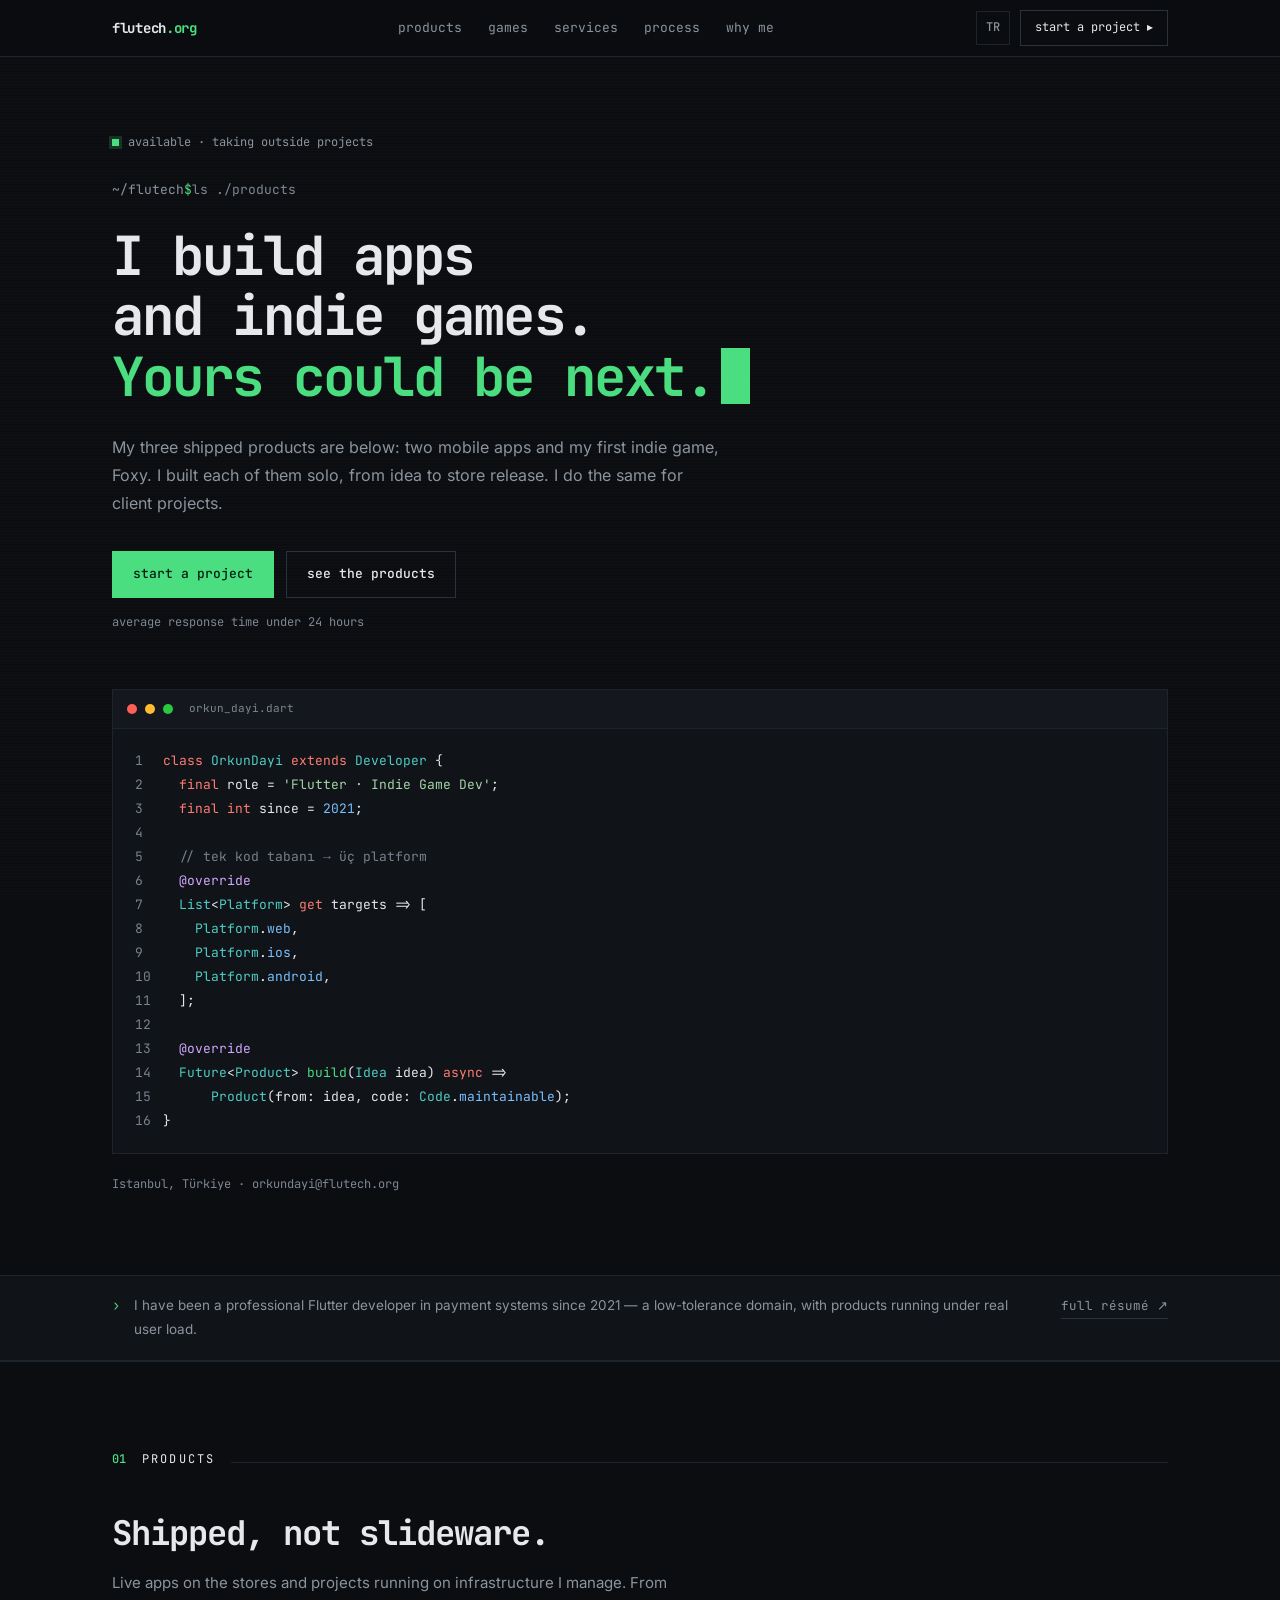
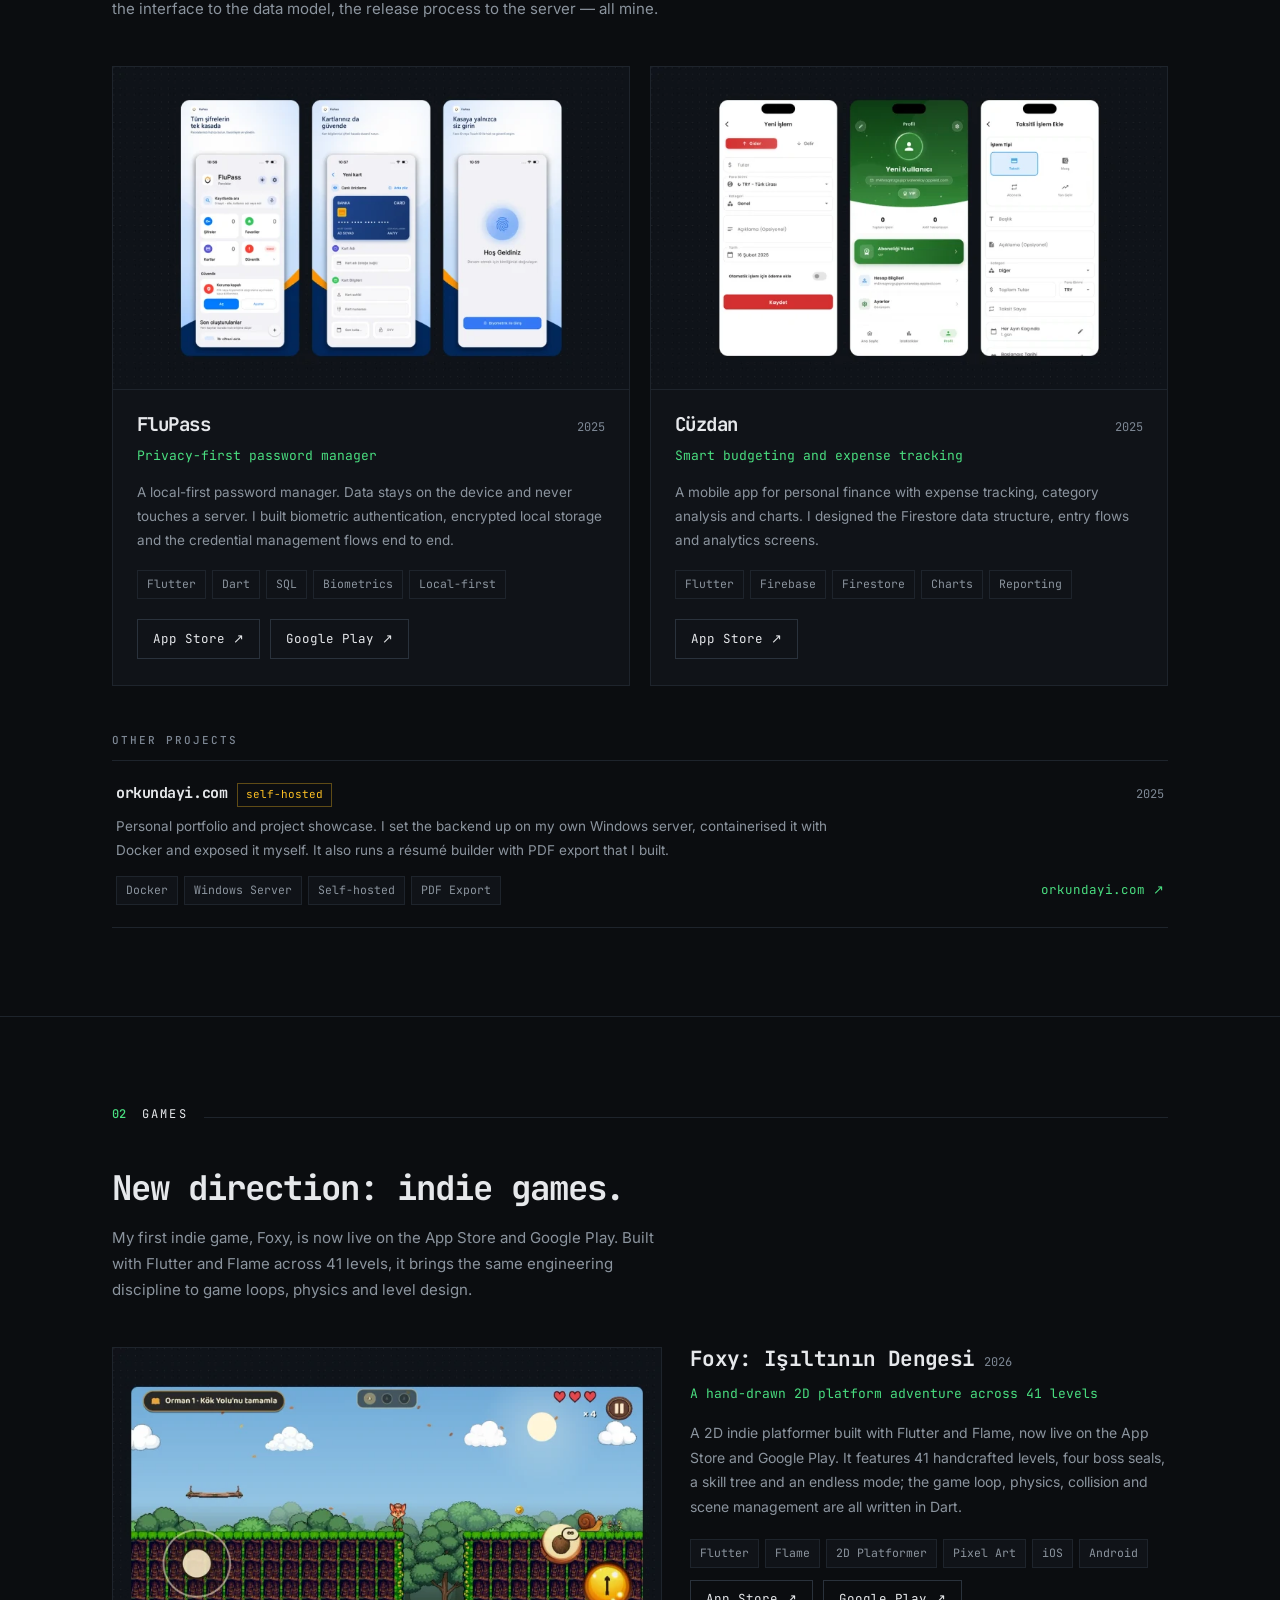
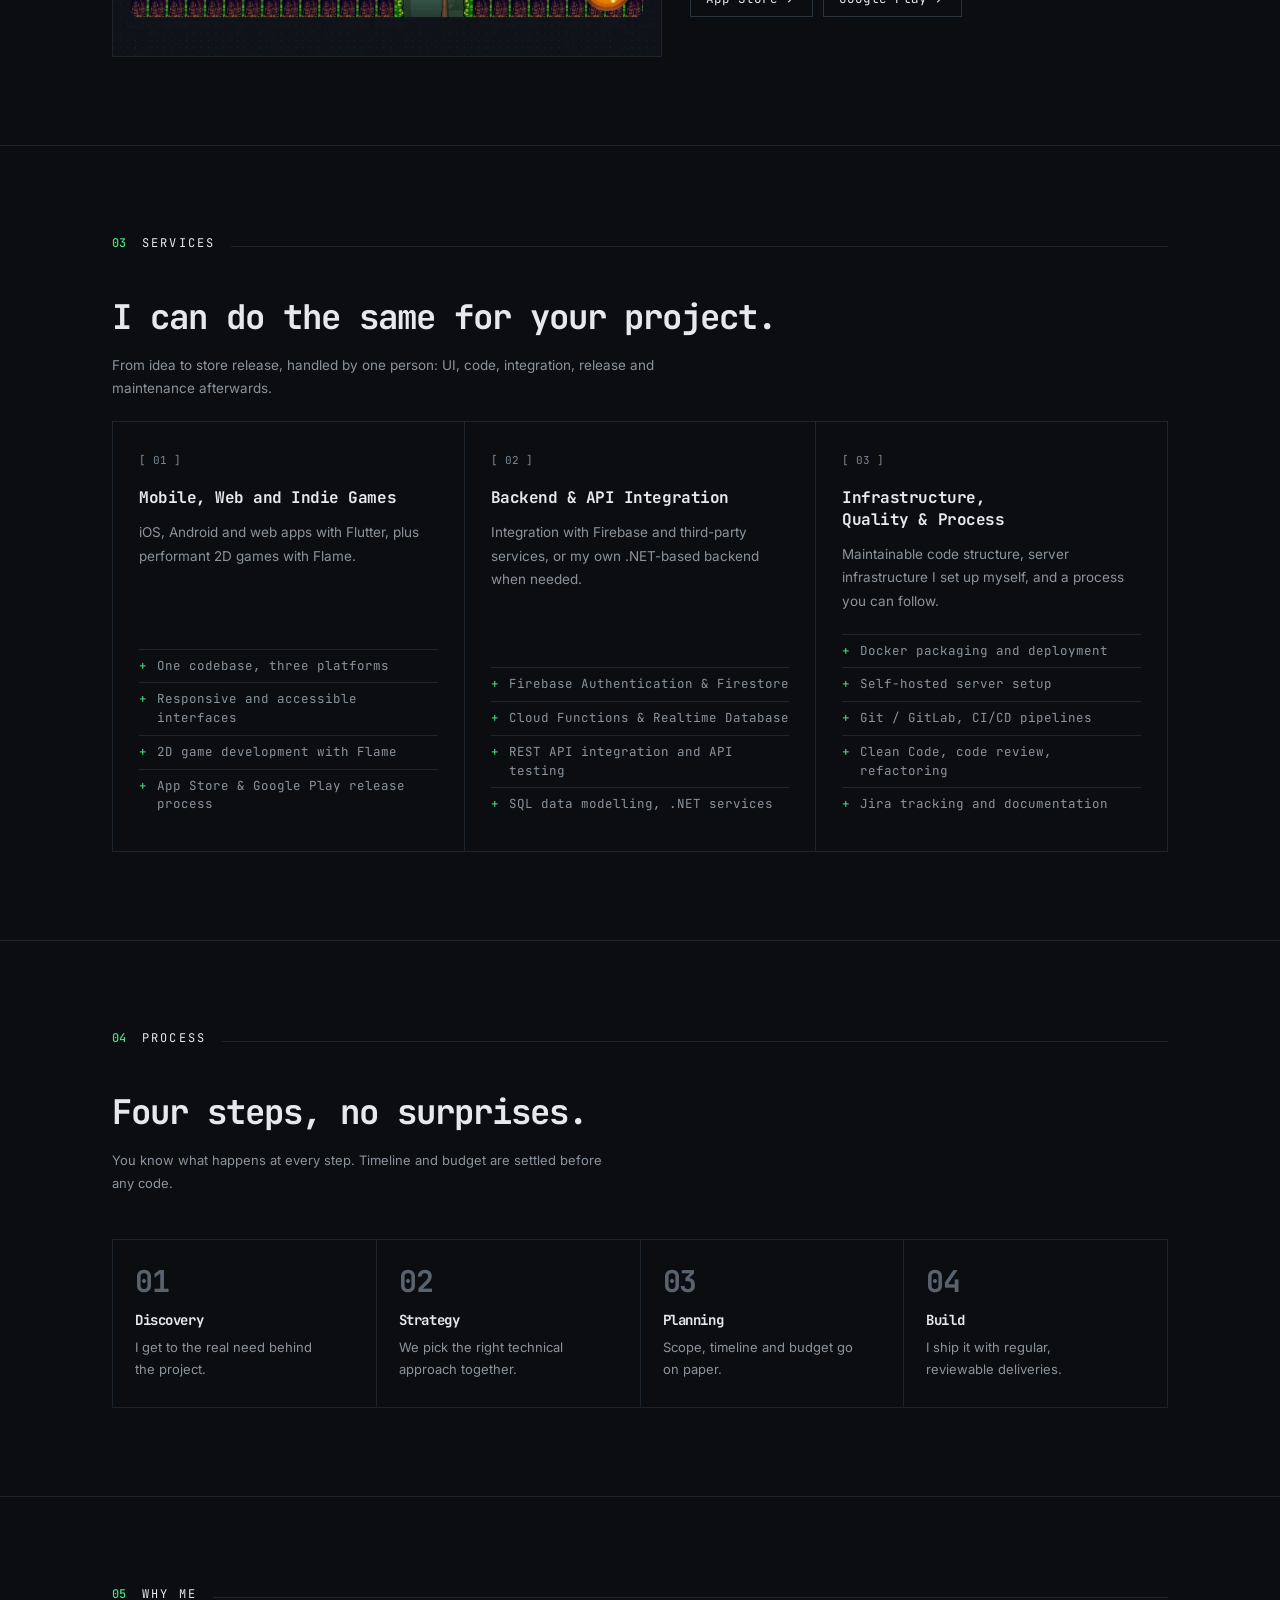
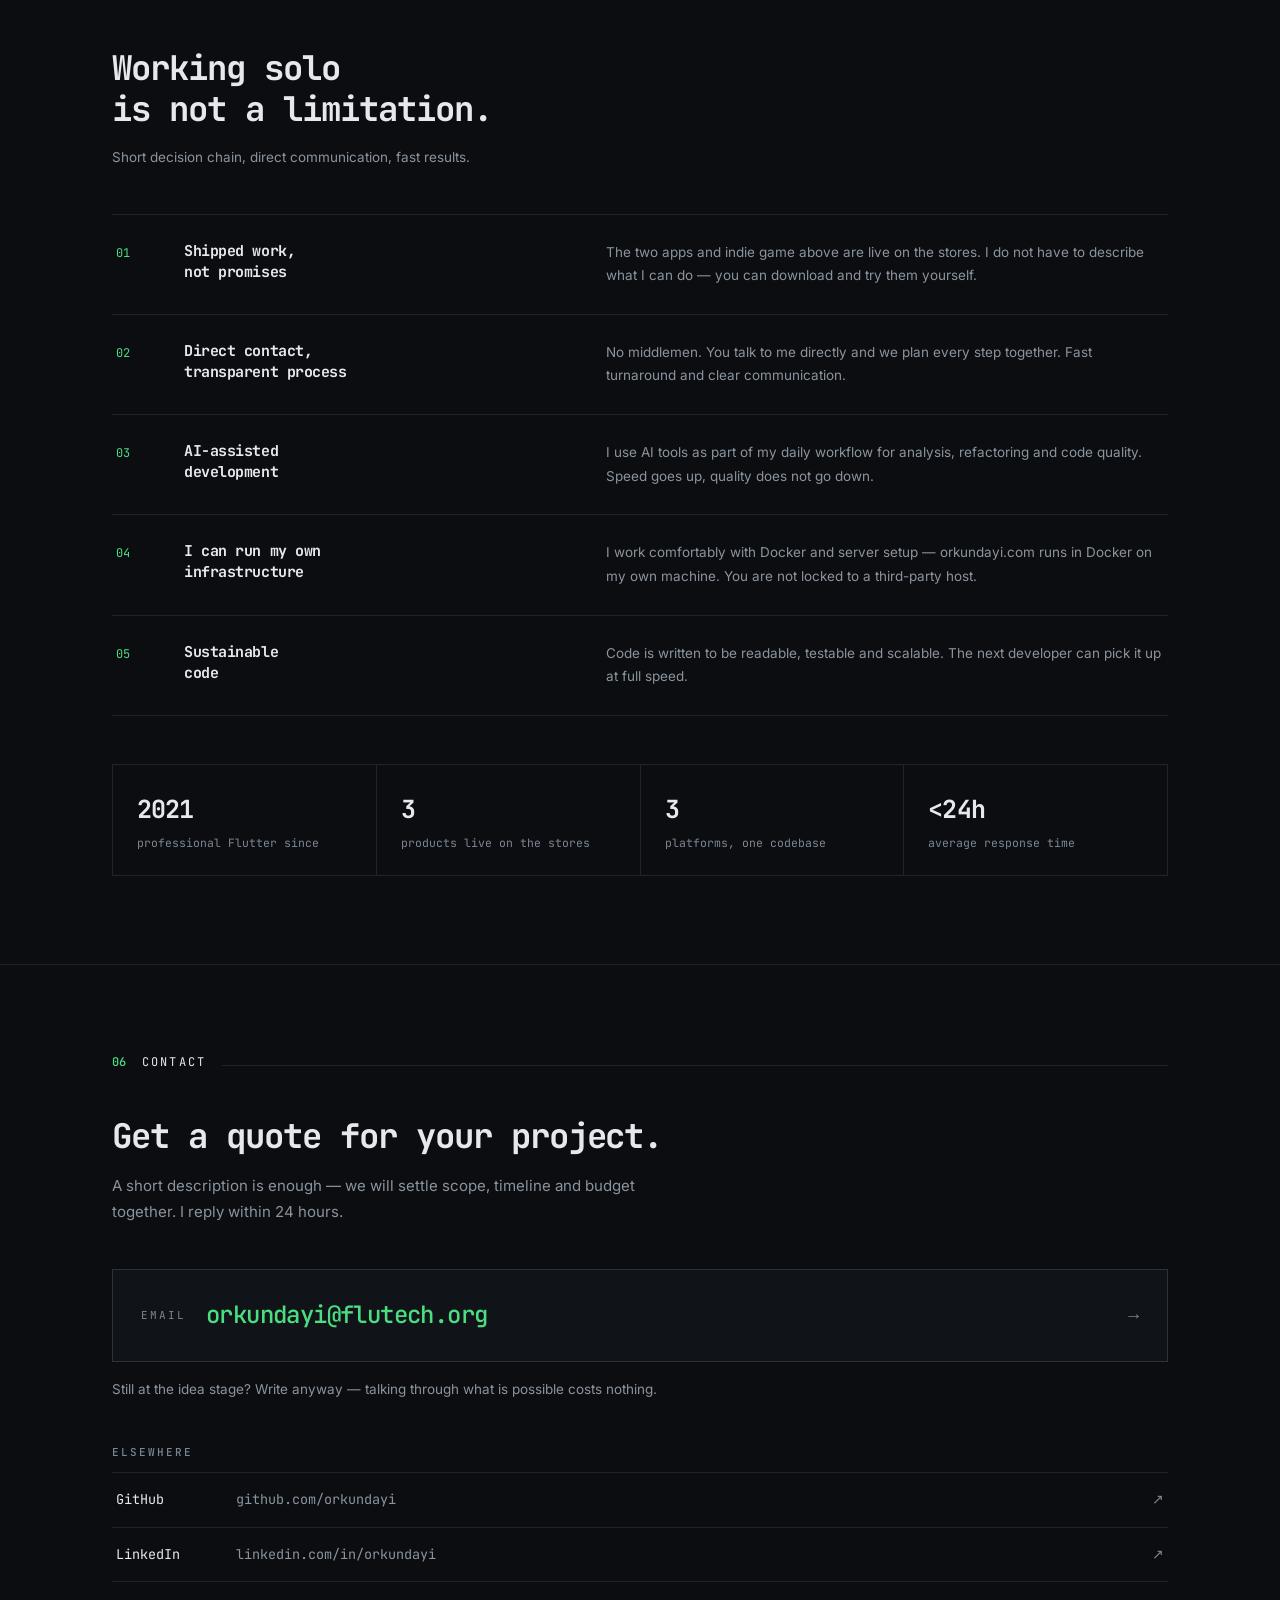
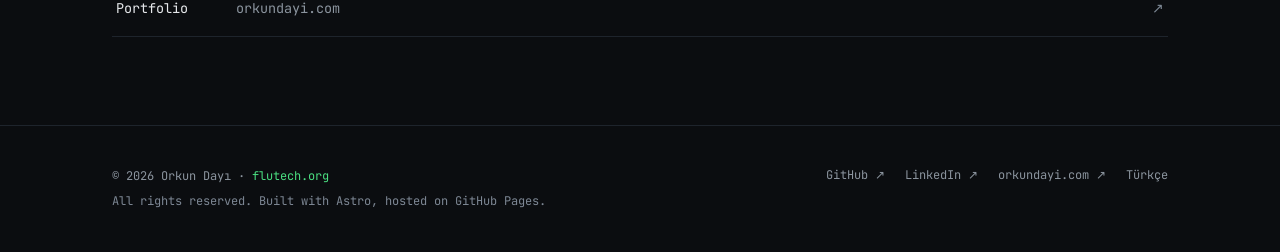
==== commit cf01d150: "site: 2026-08-27 11:28 guncellemesi" ====
--- a/en/index.html
+++ b/en/index.html
@@ -1,9 +1,9 @@
-<!DOCTYPE html><html lang="en"><head><meta charset="utf-8"><meta name="viewport" content="width=device-width, initial-scale=1"><title>Flutech Dev — Flutter Apps &amp; Indie Game Development</title><meta name="description" content="I build iOS, Android and web apps with Flutter, and indie games with Flame. FluPass, Cüzdan and Foxy are live on the App Store. Available for projects."><link rel="canonical" href="https://flutech.org/en/"><link rel="alternate" hreflang="tr" href="https://flutech.org/"><link rel="alternate" hreflang="en" href="https://flutech.org/en/"><link rel="alternate" hreflang="x-default" href="https://flutech.org/"><meta name="author" content="Orkun Dayı"><meta name="theme-color" content="#0b0d10"><meta name="color-scheme" content="dark"><!-- Open Graph --><meta property="og:type" content="website"><meta property="og:site_name" content="Flutech Dev"><meta property="og:title" content="Flutech Dev — Flutter Apps &amp; Indie Game Development"><meta property="og:description" content="I build iOS, Android and web apps with Flutter, and indie games with Flame. FluPass, Cüzdan and Foxy are live on the App Store. Available for projects."><meta property="og:url" content="https://flutech.org/en/"><meta property="og:image" content="https://flutech.org/og-en.png"><meta property="og:image:width" content="1200"><meta property="og:image:height" content="630"><meta property="og:image:alt" content="Flutech Dev — Flutter app and indie game development"><meta property="og:locale" content="en_US"><meta property="og:locale:alternate" content="tr_TR"><!-- Twitter --><meta name="twitter:card" content="summary_large_image"><meta name="twitter:title" content="Flutech Dev — Flutter Apps &amp; Indie Game Development"><meta name="twitter:description" content="I build iOS, Android and web apps with Flutter, and indie games with Flame. FluPass, Cüzdan and Foxy are live on the App Store. Available for projects."><meta name="twitter:image" content="https://flutech.org/og-en.png"><!-- Simgeler --><link rel="icon" href="/favicon.svg" type="image/svg+xml"><link rel="icon" href="/favicon-32.png" sizes="32x32" type="image/png"><link rel="apple-touch-icon" href="/icon-192.png"><link rel="manifest" href="/manifest.webmanifest"><link rel="sitemap" href="/sitemap-index.xml"><script type="application/ld+json">{"@context":"https://schema.org","@graph":[{"@type":"MobileApplication","name":"FluPass","description":"A local-first password manager. Data stays on the device and never touches a server. I built biometric authentication, encrypted local storage and the credential management flows end to end.","url":"https://apps.apple.com/tr/app/flupass/id6753706050?l=tr","applicationCategory":"SecurityApplication","operatingSystem":"iOS, Android","author":{"@id":"https://flutech.org/#orkundayi"},"image":"https://flutech.org/projects/flupass.webp"},{"@type":"MobileApplication","name":"Cüzdan","description":"A mobile app for personal finance with expense tracking, category analysis and charts. I designed the Firestore data structure, entry flows and analytics screens.","url":"https://apps.apple.com/tr/app/c%C3%BCzdan-ak%C4%B1ll%C4%B1-b%C3%BCt%C3%A7e/id6758697145?l=tr","applicationCategory":"FinanceApplication","operatingSystem":"iOS","author":{"@id":"https://flutech.org/#orkundayi"},"image":"https://flutech.org/projects/cuzdan.webp"},{"@type":"VideoGame","name":"Foxy: Işıltının Dengesi","description":"A 2D indie platformer built with Flutter and Flame, now live on the App Store. It features 41 handcrafted levels, four boss seals, a skill tree and an endless mode; the game loop, physics, collision and scene management are all written in Dart.","url":"https://apps.apple.com/tr/app/foxy-i%C5%9F%C4%B1lt%C4%B1n%C4%B1n-dengesi/id6796245569?l=tr","applicationCategory":"GameApplication","author":{"@id":"https://flutech.org/#orkundayi"},"image":"https://flutech.org/projects/foxy.webp"},{"@type":"Person","@id":"https://flutech.org/#orkundayi","name":"Orkun Dayı","url":"https://flutech.org","email":"mailto:orkundayi@flutech.org","jobTitle":"Flutter and Indie Game Developer","description":"I build iOS, Android and web apps with Flutter, and indie games with Flame. FluPass, Cüzdan and Foxy are live on the App Store. Available for projects.","address":{"@type":"PostalAddress","addressLocality":"Istanbul","addressCountry":"TR"},"sameAs":["https://github.com/orkundayi","https://www.linkedin.com/in/orkundayi/","https://orkundayi.com"],"knowsAbout":["Flutter","Dart","Firebase","Firestore","REST API","SQL",".NET","Docker","Flame","Mobile app development","Game development"]},{"@type":"WebSite","@id":"https://flutech.org/#website","url":"https://flutech.org","name":"Flutech Dev","inLanguage":"en-US","publisher":{"@id":"https://flutech.org/#orkundayi"}}]}</script><style>@font-face{font-family:JetBrains Mono;font-style:normal;font-display:swap;font-weight:400;src:url(/assets/jetbrains-mono-latin-400-normal.V6pRDFza.woff2)format("woff2"),url(/assets/jetbrains-mono-latin-400-normal.6-qcROiO.woff)format("woff")}@font-face{font-family:JetBrains Mono;font-style:normal;font-display:swap;font-weight:400;src:url(/assets/jetbrains-mono-latin-ext-400-normal.Bc8Ftmh3.woff2)format("woff2"),url(/assets/jetbrains-mono-latin-ext-400-normal.fXTG6kC5.woff)format("woff")}@font-face{font-family:JetBrains Mono;font-style:normal;font-display:swap;font-weight:500;src:url(/assets/jetbrains-mono-latin-500-normal.BWZEU5yA.woff2)format("woff2"),url(/assets/jetbrains-mono-latin-500-normal.CJOVTJB7.woff)format("woff")}@font-face{font-family:JetBrains Mono;font-style:normal;font-display:swap;font-weight:500;src:url(/assets/jetbrains-mono-latin-ext-500-normal.Cut-4mMH.woff2)format("woff2"),url(/assets/jetbrains-mono-latin-ext-500-normal.ckzbgY84.woff)format("woff")}@font-face{font-family:JetBrains Mono;font-style:normal;font-display:swap;font-weight:700;src:url(/assets/jetbrains-mono-latin-700-normal.BYuf6tUa.woff2)format("woff2"),url(/assets/jetbrains-mono-latin-700-normal.D3wTyLJW.woff)format("woff")}@font-face{font-family:JetBrains Mono;font-style:normal;font-display:swap;font-weight:700;src:url(/assets/jetbrains-mono-latin-ext-700-normal.CZipNAKV.woff2)format("woff2"),url(/assets/jetbrains-mono-latin-ext-700-normal.CxPITLHs.woff)format("woff")}@font-face{font-family:Inter Variable;font-style:normal;font-display:swap;font-weight:100 900;src:url(/assets/inter-cyrillic-ext-wght-normal.BOeWTOD4.woff2)format("woff2-variations");unicode-range:U+460-52F,U+1C80-1C8A,U+20B4,U+2DE0-2DFF,U+A640-A69F,U+FE2E-FE2F}@font-face{font-family:Inter Variable;font-style:normal;font-display:swap;font-weight:100 900;src:url(/assets/inter-cyrillic-wght-normal.DqGufNeO.woff2)format("woff2-variations");unicode-range:U+301,U+400-45F,U+490-491,U+4B0-4B1,U+2116}@font-face{font-family:Inter Variable;font-style:normal;font-display:swap;font-weight:100 900;src:url(/assets/inter-greek-ext-wght-normal.DlzME5K_.woff2)format("woff2-variations");unicode-range:U+1F??}@font-face{font-family:Inter Variable;font-style:normal;font-display:swap;font-weight:100 900;src:url(/assets/inter-greek-wght-normal.CkhJZR-_.woff2)format("woff2-variations");unicode-range:U+370-377,U+37A-37F,U+384-38A,U+38C,U+38E-3A1,U+3A3-3FF}@font-face{font-family:Inter Variable;font-style:normal;font-display:swap;font-weight:100 900;src:url(/assets/inter-vietnamese-wght-normal.CBcvBZtf.woff2)format("woff2-variations");unicode-range:U+102-103,U+110-111,U+128-129,U+168-169,U+1A0-1A1,U+1AF-1B0,U+300-301,U+303-304,U+308-309,U+323,U+329,U+1EA0-1EF9,U+20AB}@font-face{font-family:Inter Variable;font-style:normal;font-display:swap;font-weight:100 900;src:url(/assets/inter-latin-ext-wght-normal.DO1Apj_S.woff2)format("woff2-variations");unicode-range:U+100-2BA,U+2BD-2C5,U+2C7-2CC,U+2CE-2D7,U+2DD-2FF,U+304,U+308,U+329,U+1D00-1DBF,U+1E00-1E9F,U+1EF2-1EFF,U+2020,U+20A0-20AB,U+20AD-20C0,U+2113,U+2C60-2C7F,U+A720-A7FF}@font-face{font-family:Inter Variable;font-style:normal;font-display:swap;font-weight:100 900;src:url(/assets/inter-latin-wght-normal.Dx4kXJAl.woff2)format("woff2-variations");unicode-range:U+??,U+131,U+152-153,U+2BB-2BC,U+2C6,U+2DA,U+2DC,U+304,U+308,U+329,U+2000-206F,U+20AC,U+2122,U+2191,U+2193,U+2212,U+2215,U+FEFF,U+FFFD}:root{--bg:#0b0d10;--surface:#101318;--surface-2:#14181e;--border:#1e242c;--border-hi:#2a323c;--text:#e6e8eb;--muted:#8b949e;--dim:#7d8794;--faint:#77818d;--accent:#4ade80;--accent-dim:#22c55e;--accent-ink:#04210f;--amber:#fbbf24;--syn-keyword:#ff7b72;--syn-class:#4ecdc4;--syn-string:#a5d6a7;--syn-fn:#d2a8ff;--syn-num:#79c0ff;--mono:"JetBrains Mono", ui-monospace, SFMono-Regular, Menlo, Consolas, monospace;--sans:"Inter Variable", "Inter", system-ui, -apple-system, "Segoe UI", sans-serif;--max:1120px;--gutter:32px;--nav-h:56px;color-scheme:dark}*,:before,:after{box-sizing:border-box}*{margin:0;padding:0}html{scroll-behavior:smooth;scroll-padding-top:calc(var(--nav-h) + 24px);-webkit-text-size-adjust:100%}body{background:var(--bg);color:var(--text);font-family:var(--mono);font-synthesis-weight:none;-webkit-font-smoothing:antialiased;-moz-osx-font-smoothing:grayscale;font-size:15px;line-height:1.6;overflow-x:hidden}body:before{content:"";z-index:0;pointer-events:none;background-image:linear-gradient(#ffffff04 1px,#0000 1px);background-size:100% 3px;position:fixed;inset:0}img,svg{max-width:100%;height:auto;display:block}ul,ol{list-style:none}a{color:inherit;text-decoration:none}button{font:inherit;color:inherit;cursor:pointer;background:0 0;border:0}::selection{background:var(--accent);color:var(--accent-ink)}:focus-visible{outline:2px solid var(--accent);outline-offset:3px;border-radius:1px}.skip-link{z-index:100;background:var(--accent);color:var(--accent-ink);padding:10px 16px;font-size:13px;position:absolute;top:8px;left:-9999px}.skip-link:focus{left:8px}h1,h2,h3,h4{font-family:var(--mono);letter-spacing:-.03em;text-wrap:balance;font-weight:700;line-height:1.15}h1{letter-spacing:-.035em;font-size:clamp(30px,5.2vw,54px);line-height:1.12}h2{font-size:clamp(24px,3.4vw,34px);line-height:1.2}p{font-family:var(--sans);color:var(--muted);text-wrap:pretty;font-weight:400;line-height:1.75}strong{color:var(--text);font-weight:500}code{font-family:var(--mono)}.wrap{width:100%;max-width:var(--max);padding-inline:var(--gutter);z-index:1;margin-inline:auto;position:relative}.section{border-top:1px solid var(--border);z-index:1;scroll-margin-top:var(--nav-h);padding-block:88px;position:relative}.sec-head{align-items:baseline;gap:16px;margin-bottom:44px;display:flex}.sec-num{color:var(--accent);font-variant-numeric:tabular-nums;font-size:12px;font-weight:500}.sec-eyebrow{letter-spacing:.18em;text-transform:uppercase;color:var(--text);font-size:12px}.sec-rule{background:var(--border);flex:1;height:1px}.sec-title{white-space:pre-line;margin-bottom:16px}.sec-lede{max-width:62ch;margin-bottom:44px;font-size:15px}.btn{font-family:var(--mono);border:1px solid var(--accent);background:var(--accent);color:var(--accent-ink);align-items:center;gap:8px;padding:12px 20px;font-size:13px;font-weight:500;transition:background .15s,border-color .15s,color .15s;display:inline-flex}.btn:hover{background:var(--accent-dim);border-color:var(--accent-dim)}.btn--ghost{color:var(--text);border-color:var(--border-hi);background:0 0}.btn--ghost:hover{border-color:var(--accent);color:var(--accent);background:0 0}.tags{flex-wrap:wrap;gap:6px;display:flex}.tag{font-family:var(--mono);color:var(--muted);border:1px solid var(--border);background:var(--surface);white-space:nowrap;padding:4px 9px;font-size:11.5px}@media (prefers-reduced-motion:reduce){html{scroll-behavior:auto}*,:before,:after{transition-duration:.001ms!important;animation-duration:.001ms!important;animation-iteration-count:1!important}}@media (width<=860px){:root{--gutter:20px}.section{padding-block:64px}.sec-head,.sec-lede{margin-bottom:32px}}.nav[data-astro-cid-wpvy4v7s]{z-index:50;background:color-mix(in srgb, var(--bg) 88%, transparent);backdrop-filter:blur(10px);border-bottom:1px solid var(--border);position:sticky;top:0}.nav-in[data-astro-cid-wpvy4v7s]{width:100%;max-width:var(--max);padding-inline:var(--gutter);min-height:var(--nav-h);justify-content:space-between;align-items:center;gap:20px;margin-inline:auto;display:flex}.logo[data-astro-cid-wpvy4v7s]{letter-spacing:-.02em;flex:none;font-size:14px;font-weight:700}.logo[data-astro-cid-wpvy4v7s] b[data-astro-cid-wpvy4v7s]{color:var(--accent);font-weight:700}.nav-links[data-astro-cid-wpvy4v7s]{gap:26px;font-size:13px;display:flex}.nav-links[data-astro-cid-wpvy4v7s] a[data-astro-cid-wpvy4v7s]{color:var(--muted);transition:color .15s}.nav-links[data-astro-cid-wpvy4v7s] a[data-astro-cid-wpvy4v7s]:hover{color:var(--accent)}.nav-right[data-astro-cid-wpvy4v7s]{flex:none;align-items:center;gap:10px;display:flex}.lang[data-astro-cid-wpvy4v7s]{color:var(--muted);border:1px solid var(--border);padding:6px 9px;font-size:12px;font-weight:500;transition:color .15s,border-color .15s}.lang[data-astro-cid-wpvy4v7s]:hover{color:var(--accent);border-color:var(--accent)}.nav-cta[data-astro-cid-wpvy4v7s]{border:1px solid var(--border-hi);color:var(--text);white-space:nowrap;padding:7px 14px;font-size:12px;transition:color .15s,border-color .15s}.nav-cta[data-astro-cid-wpvy4v7s]:hover{border-color:var(--accent);color:var(--accent)}@media (width<=860px){.nav-in[data-astro-cid-wpvy4v7s]{flex-wrap:wrap;gap:10px 16px;padding-block:10px}.nav-links[data-astro-cid-wpvy4v7s]{scrollbar-width:none;order:3;gap:14px;width:100%;padding-bottom:2px;font-size:12px;overflow-x:auto}.nav-links[data-astro-cid-wpvy4v7s]::-webkit-scrollbar{display:none}.nav-links[data-astro-cid-wpvy4v7s] a[data-astro-cid-wpvy4v7s]{white-space:nowrap}.nav-cta[data-astro-cid-wpvy4v7s]{padding:7px 12px;font-size:11.5px}}.footer[data-astro-cid-jo6i4kqk]{border-top:1px solid var(--border);z-index:1;padding-block:40px;position:relative}.foot-in[data-astro-cid-jo6i4kqk]{flex-wrap:wrap;justify-content:space-between;gap:20px 32px;display:flex}.line[data-astro-cid-jo6i4kqk]{font-family:var(--mono);color:var(--muted);font-size:12px}.line[data-astro-cid-jo6i4kqk].dim{color:var(--dim);margin-top:4px}.dom[data-astro-cid-jo6i4kqk]{color:var(--accent)}.links[data-astro-cid-jo6i4kqk]{font-family:var(--mono);flex-wrap:wrap;gap:20px;font-size:12px;display:flex}.links[data-astro-cid-jo6i4kqk] a[data-astro-cid-jo6i4kqk]{color:var(--muted);transition:color .15s}.links[data-astro-cid-jo6i4kqk] a[data-astro-cid-jo6i4kqk]:hover{color:var(--accent)}
+<!DOCTYPE html><html lang="en"><head><meta charset="utf-8"><meta name="viewport" content="width=device-width, initial-scale=1"><title>Flutech Dev — Flutter Apps &amp; Indie Game Development</title><meta name="description" content="I build iOS, Android and web apps with Flutter, and indie games with Flame. FluPass, Cüzdan and Foxy are live on the stores. Available for projects."><link rel="canonical" href="https://flutech.org/en/"><link rel="alternate" hreflang="tr" href="https://flutech.org/"><link rel="alternate" hreflang="en" href="https://flutech.org/en/"><link rel="alternate" hreflang="x-default" href="https://flutech.org/"><meta name="author" content="Orkun Dayı"><meta name="theme-color" content="#0b0d10"><meta name="color-scheme" content="dark"><!-- Open Graph --><meta property="og:type" content="website"><meta property="og:site_name" content="Flutech Dev"><meta property="og:title" content="Flutech Dev — Flutter Apps &amp; Indie Game Development"><meta property="og:description" content="I build iOS, Android and web apps with Flutter, and indie games with Flame. FluPass, Cüzdan and Foxy are live on the stores. Available for projects."><meta property="og:url" content="https://flutech.org/en/"><meta property="og:image" content="https://flutech.org/og-en.png"><meta property="og:image:width" content="1200"><meta property="og:image:height" content="630"><meta property="og:image:alt" content="Flutech Dev — Flutter app and indie game development"><meta property="og:locale" content="en_US"><meta property="og:locale:alternate" content="tr_TR"><!-- Twitter --><meta name="twitter:card" content="summary_large_image"><meta name="twitter:title" content="Flutech Dev — Flutter Apps &amp; Indie Game Development"><meta name="twitter:description" content="I build iOS, Android and web apps with Flutter, and indie games with Flame. FluPass, Cüzdan and Foxy are live on the stores. Available for projects."><meta name="twitter:image" content="https://flutech.org/og-en.png"><!-- Simgeler --><link rel="icon" href="/favicon.svg" type="image/svg+xml"><link rel="icon" href="/favicon-32.png" sizes="32x32" type="image/png"><link rel="apple-touch-icon" href="/icon-192.png"><link rel="manifest" href="/manifest.webmanifest"><link rel="sitemap" href="/sitemap-index.xml"><script type="application/ld+json">{"@context":"https://schema.org","@graph":[{"@type":"MobileApplication","name":"FluPass","description":"A local-first password manager. Data stays on the device and never touches a server. I built biometric authentication, encrypted local storage and the credential management flows end to end.","url":"https://apps.apple.com/tr/app/flupass/id6753706050?l=tr","sameAs":["https://apps.apple.com/tr/app/flupass/id6753706050?l=tr","https://play.google.com/store/apps/details?id=com.flutech.flupass"],"applicationCategory":"SecurityApplication","operatingSystem":"iOS, Android","author":{"@id":"https://flutech.org/#orkundayi"},"image":"https://flutech.org/projects/flupass.webp"},{"@type":"MobileApplication","name":"Cüzdan","description":"A mobile app for personal finance with expense tracking, category analysis and charts. I designed the Firestore data structure, entry flows and analytics screens.","url":"https://apps.apple.com/tr/app/c%C3%BCzdan-ak%C4%B1ll%C4%B1-b%C3%BCt%C3%A7e/id6758697145?l=tr","applicationCategory":"FinanceApplication","operatingSystem":"iOS","author":{"@id":"https://flutech.org/#orkundayi"},"image":"https://flutech.org/projects/cuzdan.webp"},{"@type":"VideoGame","name":"Foxy: Işıltının Dengesi","description":"A 2D indie platformer built with Flutter and Flame, now live on the App Store and Google Play. It features 41 handcrafted levels, four boss seals, a skill tree and an endless mode; the game loop, physics, collision and scene management are all written in Dart.","url":"https://apps.apple.com/tr/app/foxy-i%C5%9F%C4%B1lt%C4%B1n%C4%B1n-dengesi/id6796245569?l=tr","sameAs":["https://apps.apple.com/tr/app/foxy-i%C5%9F%C4%B1lt%C4%B1n%C4%B1n-dengesi/id6796245569?l=tr","https://play.google.com/store/apps/details?id=com.flutech.foxy_jump"],"applicationCategory":"GameApplication","gamePlatform":["iOS","Android"],"author":{"@id":"https://flutech.org/#orkundayi"},"image":"https://flutech.org/projects/foxy.webp"},{"@type":"Person","@id":"https://flutech.org/#orkundayi","name":"Orkun Dayı","url":"https://flutech.org","email":"mailto:orkundayi@flutech.org","jobTitle":"Flutter and Indie Game Developer","description":"I build iOS, Android and web apps with Flutter, and indie games with Flame. FluPass, Cüzdan and Foxy are live on the stores. Available for projects.","address":{"@type":"PostalAddress","addressLocality":"Istanbul","addressCountry":"TR"},"sameAs":["https://github.com/orkundayi","https://www.linkedin.com/in/orkundayi/","https://orkundayi.com"],"knowsAbout":["Flutter","Dart","Firebase","Firestore","REST API","SQL",".NET","Docker","Flame","Mobile app development","Game development"]},{"@type":"WebSite","@id":"https://flutech.org/#website","url":"https://flutech.org","name":"Flutech Dev","inLanguage":"en-US","publisher":{"@id":"https://flutech.org/#orkundayi"}}]}</script><style>@font-face{font-family:JetBrains Mono;font-style:normal;font-display:swap;font-weight:400;src:url(/assets/jetbrains-mono-latin-400-normal.V6pRDFza.woff2)format("woff2"),url(/assets/jetbrains-mono-latin-400-normal.6-qcROiO.woff)format("woff")}@font-face{font-family:JetBrains Mono;font-style:normal;font-display:swap;font-weight:400;src:url(/assets/jetbrains-mono-latin-ext-400-normal.Bc8Ftmh3.woff2)format("woff2"),url(/assets/jetbrains-mono-latin-ext-400-normal.fXTG6kC5.woff)format("woff")}@font-face{font-family:JetBrains Mono;font-style:normal;font-display:swap;font-weight:500;src:url(/assets/jetbrains-mono-latin-500-normal.BWZEU5yA.woff2)format("woff2"),url(/assets/jetbrains-mono-latin-500-normal.CJOVTJB7.woff)format("woff")}@font-face{font-family:JetBrains Mono;font-style:normal;font-display:swap;font-weight:500;src:url(/assets/jetbrains-mono-latin-ext-500-normal.Cut-4mMH.woff2)format("woff2"),url(/assets/jetbrains-mono-latin-ext-500-normal.ckzbgY84.woff)format("woff")}@font-face{font-family:JetBrains Mono;font-style:normal;font-display:swap;font-weight:700;src:url(/assets/jetbrains-mono-latin-700-normal.BYuf6tUa.woff2)format("woff2"),url(/assets/jetbrains-mono-latin-700-normal.D3wTyLJW.woff)format("woff")}@font-face{font-family:JetBrains Mono;font-style:normal;font-display:swap;font-weight:700;src:url(/assets/jetbrains-mono-latin-ext-700-normal.CZipNAKV.woff2)format("woff2"),url(/assets/jetbrains-mono-latin-ext-700-normal.CxPITLHs.woff)format("woff")}@font-face{font-family:Inter Variable;font-style:normal;font-display:swap;font-weight:100 900;src:url(/assets/inter-cyrillic-ext-wght-normal.BOeWTOD4.woff2)format("woff2-variations");unicode-range:U+460-52F,U+1C80-1C8A,U+20B4,U+2DE0-2DFF,U+A640-A69F,U+FE2E-FE2F}@font-face{font-family:Inter Variable;font-style:normal;font-display:swap;font-weight:100 900;src:url(/assets/inter-cyrillic-wght-normal.DqGufNeO.woff2)format("woff2-variations");unicode-range:U+301,U+400-45F,U+490-491,U+4B0-4B1,U+2116}@font-face{font-family:Inter Variable;font-style:normal;font-display:swap;font-weight:100 900;src:url(/assets/inter-greek-ext-wght-normal.DlzME5K_.woff2)format("woff2-variations");unicode-range:U+1F??}@font-face{font-family:Inter Variable;font-style:normal;font-display:swap;font-weight:100 900;src:url(/assets/inter-greek-wght-normal.CkhJZR-_.woff2)format("woff2-variations");unicode-range:U+370-377,U+37A-37F,U+384-38A,U+38C,U+38E-3A1,U+3A3-3FF}@font-face{font-family:Inter Variable;font-style:normal;font-display:swap;font-weight:100 900;src:url(/assets/inter-vietnamese-wght-normal.CBcvBZtf.woff2)format("woff2-variations");unicode-range:U+102-103,U+110-111,U+128-129,U+168-169,U+1A0-1A1,U+1AF-1B0,U+300-301,U+303-304,U+308-309,U+323,U+329,U+1EA0-1EF9,U+20AB}@font-face{font-family:Inter Variable;font-style:normal;font-display:swap;font-weight:100 900;src:url(/assets/inter-latin-ext-wght-normal.DO1Apj_S.woff2)format("woff2-variations");unicode-range:U+100-2BA,U+2BD-2C5,U+2C7-2CC,U+2CE-2D7,U+2DD-2FF,U+304,U+308,U+329,U+1D00-1DBF,U+1E00-1E9F,U+1EF2-1EFF,U+2020,U+20A0-20AB,U+20AD-20C0,U+2113,U+2C60-2C7F,U+A720-A7FF}@font-face{font-family:Inter Variable;font-style:normal;font-display:swap;font-weight:100 900;src:url(/assets/inter-latin-wght-normal.Dx4kXJAl.woff2)format("woff2-variations");unicode-range:U+??,U+131,U+152-153,U+2BB-2BC,U+2C6,U+2DA,U+2DC,U+304,U+308,U+329,U+2000-206F,U+20AC,U+2122,U+2191,U+2193,U+2212,U+2215,U+FEFF,U+FFFD}:root{--bg:#0b0d10;--surface:#101318;--surface-2:#14181e;--border:#1e242c;--border-hi:#2a323c;--text:#e6e8eb;--muted:#8b949e;--dim:#7d8794;--faint:#77818d;--accent:#4ade80;--accent-dim:#22c55e;--accent-ink:#04210f;--amber:#fbbf24;--syn-keyword:#ff7b72;--syn-class:#4ecdc4;--syn-string:#a5d6a7;--syn-fn:#d2a8ff;--syn-num:#79c0ff;--mono:"JetBrains Mono", ui-monospace, SFMono-Regular, Menlo, Consolas, monospace;--sans:"Inter Variable", "Inter", system-ui, -apple-system, "Segoe UI", sans-serif;--max:1120px;--gutter:32px;--nav-h:56px;color-scheme:dark}*,:before,:after{box-sizing:border-box}*{margin:0;padding:0}html{scroll-behavior:smooth;scroll-padding-top:calc(var(--nav-h) + 24px);-webkit-text-size-adjust:100%}body{background:var(--bg);color:var(--text);font-family:var(--mono);font-synthesis-weight:none;-webkit-font-smoothing:antialiased;-moz-osx-font-smoothing:grayscale;font-size:15px;line-height:1.6;overflow-x:hidden}body:before{content:"";z-index:0;pointer-events:none;background-image:linear-gradient(#ffffff04 1px,#0000 1px);background-size:100% 3px;position:fixed;inset:0}img,svg{max-width:100%;height:auto;display:block}ul,ol{list-style:none}a{color:inherit;text-decoration:none}button{font:inherit;color:inherit;cursor:pointer;background:0 0;border:0}::selection{background:var(--accent);color:var(--accent-ink)}:focus-visible{outline:2px solid var(--accent);outline-offset:3px;border-radius:1px}.skip-link{z-index:100;background:var(--accent);color:var(--accent-ink);padding:10px 16px;font-size:13px;position:absolute;top:8px;left:-9999px}.skip-link:focus{left:8px}h1,h2,h3,h4{font-family:var(--mono);letter-spacing:-.03em;text-wrap:balance;font-weight:700;line-height:1.15}h1{letter-spacing:-.035em;font-size:clamp(30px,5.2vw,54px);line-height:1.12}h2{font-size:clamp(24px,3.4vw,34px);line-height:1.2}p{font-family:var(--sans);color:var(--muted);text-wrap:pretty;font-weight:400;line-height:1.75}strong{color:var(--text);font-weight:500}code{font-family:var(--mono)}.wrap{width:100%;max-width:var(--max);padding-inline:var(--gutter);z-index:1;margin-inline:auto;position:relative}.section{border-top:1px solid var(--border);z-index:1;scroll-margin-top:var(--nav-h);padding-block:88px;position:relative}.sec-head{align-items:baseline;gap:16px;margin-bottom:44px;display:flex}.sec-num{color:var(--accent);font-variant-numeric:tabular-nums;font-size:12px;font-weight:500}.sec-eyebrow{letter-spacing:.18em;text-transform:uppercase;color:var(--text);font-size:12px}.sec-rule{background:var(--border);flex:1;height:1px}.sec-title{white-space:pre-line;margin-bottom:16px}.sec-lede{max-width:62ch;margin-bottom:44px;font-size:15px}.btn{font-family:var(--mono);border:1px solid var(--accent);background:var(--accent);color:var(--accent-ink);align-items:center;gap:8px;padding:12px 20px;font-size:13px;font-weight:500;transition:background .15s,border-color .15s,color .15s;display:inline-flex}.btn:hover{background:var(--accent-dim);border-color:var(--accent-dim)}.btn--ghost{color:var(--text);border-color:var(--border-hi);background:0 0}.btn--ghost:hover{border-color:var(--accent);color:var(--accent);background:0 0}.tags{flex-wrap:wrap;gap:6px;display:flex}.tag{font-family:var(--mono);color:var(--muted);border:1px solid var(--border);background:var(--surface);white-space:nowrap;padding:4px 9px;font-size:11.5px}@media (prefers-reduced-motion:reduce){html{scroll-behavior:auto}*,:before,:after{transition-duration:.001ms!important;animation-duration:.001ms!important;animation-iteration-count:1!important}}@media (width<=860px){:root{--gutter:20px}.section{padding-block:64px}.sec-head,.sec-lede{margin-bottom:32px}}.nav[data-astro-cid-wpvy4v7s]{z-index:50;background:color-mix(in srgb, var(--bg) 88%, transparent);backdrop-filter:blur(10px);border-bottom:1px solid var(--border);position:sticky;top:0}.nav-in[data-astro-cid-wpvy4v7s]{width:100%;max-width:var(--max);padding-inline:var(--gutter);min-height:var(--nav-h);justify-content:space-between;align-items:center;gap:20px;margin-inline:auto;display:flex}.logo[data-astro-cid-wpvy4v7s]{letter-spacing:-.02em;flex:none;font-size:14px;font-weight:700}.logo[data-astro-cid-wpvy4v7s] b[data-astro-cid-wpvy4v7s]{color:var(--accent);font-weight:700}.nav-links[data-astro-cid-wpvy4v7s]{gap:26px;font-size:13px;display:flex}.nav-links[data-astro-cid-wpvy4v7s] a[data-astro-cid-wpvy4v7s]{color:var(--muted);transition:color .15s}.nav-links[data-astro-cid-wpvy4v7s] a[data-astro-cid-wpvy4v7s]:hover{color:var(--accent)}.nav-right[data-astro-cid-wpvy4v7s]{flex:none;align-items:center;gap:10px;display:flex}.lang[data-astro-cid-wpvy4v7s]{color:var(--muted);border:1px solid var(--border);padding:6px 9px;font-size:12px;font-weight:500;transition:color .15s,border-color .15s}.lang[data-astro-cid-wpvy4v7s]:hover{color:var(--accent);border-color:var(--accent)}.nav-cta[data-astro-cid-wpvy4v7s]{border:1px solid var(--border-hi);color:var(--text);white-space:nowrap;padding:7px 14px;font-size:12px;transition:color .15s,border-color .15s}.nav-cta[data-astro-cid-wpvy4v7s]:hover{border-color:var(--accent);color:var(--accent)}@media (width<=860px){.nav-in[data-astro-cid-wpvy4v7s]{flex-wrap:wrap;gap:10px 16px;padding-block:10px}.nav-links[data-astro-cid-wpvy4v7s]{scrollbar-width:none;order:3;gap:14px;width:100%;padding-bottom:2px;font-size:12px;overflow-x:auto}.nav-links[data-astro-cid-wpvy4v7s]::-webkit-scrollbar{display:none}.nav-links[data-astro-cid-wpvy4v7s] a[data-astro-cid-wpvy4v7s]{white-space:nowrap}.nav-cta[data-astro-cid-wpvy4v7s]{padding:7px 12px;font-size:11.5px}}.footer[data-astro-cid-jo6i4kqk]{border-top:1px solid var(--border);z-index:1;padding-block:40px;position:relative}.foot-in[data-astro-cid-jo6i4kqk]{flex-wrap:wrap;justify-content:space-between;gap:20px 32px;display:flex}.line[data-astro-cid-jo6i4kqk]{font-family:var(--mono);color:var(--muted);font-size:12px}.line[data-astro-cid-jo6i4kqk].dim{color:var(--dim);margin-top:4px}.dom[data-astro-cid-jo6i4kqk]{color:var(--accent)}.links[data-astro-cid-jo6i4kqk]{font-family:var(--mono);flex-wrap:wrap;gap:20px;font-size:12px;display:flex}.links[data-astro-cid-jo6i4kqk] a[data-astro-cid-jo6i4kqk]{color:var(--muted);transition:color .15s}.links[data-astro-cid-jo6i4kqk] a[data-astro-cid-jo6i4kqk]:hover{color:var(--accent)}
 .hero[data-astro-cid-ge2uvauf]{z-index:1;padding-block:72px 80px;position:relative}.avail[data-astro-cid-ge2uvauf]{font-family:var(--mono);color:var(--muted);align-items:center;gap:9px;margin-bottom:26px;font-size:12px;display:inline-flex}.avail[data-astro-cid-ge2uvauf] i[data-astro-cid-ge2uvauf]{background:var(--accent);width:7px;height:7px;box-shadow:0 0 0 3px color-mix(in srgb, var(--accent) 18%, transparent);flex:none;animation:2.4s ease-in-out infinite pulse;display:block}@keyframes pulse{50%{box-shadow:0 0 0 7px color-mix(in srgb, var(--accent) 0%, transparent)}}.prompt[data-astro-cid-ge2uvauf]{font-family:var(--mono);color:var(--dim);margin-bottom:24px;font-size:13px}.prompt[data-astro-cid-ge2uvauf] .path[data-astro-cid-ge2uvauf]{color:var(--muted)}.prompt[data-astro-cid-ge2uvauf] .sigil[data-astro-cid-ge2uvauf]{color:var(--accent)}h1[data-astro-cid-ge2uvauf]{margin-bottom:26px}h1[data-astro-cid-ge2uvauf] em[data-astro-cid-ge2uvauf]{color:var(--accent);font-style:normal}.cursor[data-astro-cid-ge2uvauf]{background:var(--accent);vertical-align:-.16em;width:.55em;height:1.05em;margin-left:.12em;animation:1.1s step-end infinite blink;display:inline-block}@keyframes blink{50%{opacity:0}}.lede[data-astro-cid-ge2uvauf]{max-width:64ch;margin-bottom:34px;font-size:16px}.btns[data-astro-cid-ge2uvauf]{flex-wrap:wrap;gap:12px;margin-bottom:14px;display:flex}.note[data-astro-cid-ge2uvauf]{font-family:var(--mono);color:var(--dim);margin-bottom:56px;font-size:12px}.code[data-astro-cid-ge2uvauf]{border:1px solid var(--border);background:var(--surface)}.code-bar[data-astro-cid-ge2uvauf]{border-bottom:1px solid var(--border);background:var(--surface-2);align-items:center;gap:8px;padding:10px 14px;display:flex}.dot[data-astro-cid-ge2uvauf]{border-radius:50%;flex:none;width:10px;height:10px}.dot--r[data-astro-cid-ge2uvauf]{background:#ff5f57}.dot--y[data-astro-cid-ge2uvauf]{background:#febc2e}.dot--g[data-astro-cid-ge2uvauf]{background:#28c840}.code-name[data-astro-cid-ge2uvauf]{font-family:var(--mono);color:var(--dim);margin-left:8px;font-size:11px}.code-body[data-astro-cid-ge2uvauf]{font-family:var(--mono);tab-size:2;padding:20px 22px;font-size:13px;line-height:1.85;overflow-x:auto}.code-body[data-astro-cid-ge2uvauf]>code[data-astro-cid-ge2uvauf]{display:block}.code-body[data-astro-cid-ge2uvauf] .row[data-astro-cid-ge2uvauf]{white-space:pre;display:block}.ln[data-astro-cid-ge2uvauf]{width:28px;color:var(--faint);user-select:none;display:inline-block}.loc[data-astro-cid-ge2uvauf]{font-family:var(--mono);color:var(--dim);margin-top:20px;font-size:12px}@media (width<=860px){.hero[data-astro-cid-ge2uvauf]{padding-block:44px 56px}.note[data-astro-cid-ge2uvauf]{margin-bottom:40px}.code-body[data-astro-cid-ge2uvauf]{padding:16px 14px;font-size:12px}.ln[data-astro-cid-ge2uvauf]{width:24px}}.code-body .k{color:var(--syn-keyword)}.code-body .c{color:var(--syn-class)}.code-body .s{color:var(--syn-string)}.code-body .f{color:var(--syn-fn)}.code-body .fn{color:var(--accent)}.code-body .cm{color:var(--faint)}.code-body .n{color:var(--syn-num)}.band[data-astro-cid-o6uyypaq]{border-top:1px solid var(--border);border-bottom:1px solid var(--border);background:var(--surface);z-index:1;position:relative}.band-in[data-astro-cid-o6uyypaq]{align-items:baseline;gap:14px;padding-block:18px;display:flex}.marker[data-astro-cid-o6uyypaq]{font-family:var(--mono);color:var(--accent);flex:none;font-size:14px}p[data-astro-cid-o6uyypaq]{flex:1;min-width:0;font-size:13.5px}a[data-astro-cid-o6uyypaq]{font-family:var(--mono);color:var(--muted);white-space:nowrap;border-bottom:1px solid var(--border-hi);flex:none;padding-bottom:2px;font-size:12.5px;transition:color .15s,border-color .15s}a[data-astro-cid-o6uyypaq]:hover{color:var(--accent);border-bottom-color:var(--accent)}@media (width<=860px){.band-in[data-astro-cid-o6uyypaq]{flex-wrap:wrap;gap:10px}p[data-astro-cid-o6uyypaq]{flex-basis:calc(100% - 28px)}a[data-astro-cid-o6uyypaq]{margin-left:28px}}.media[data-astro-cid-j6u6ogab]{aspect-ratio:16/10;background:var(--surface-2);border-bottom:1px solid var(--border);overflow:hidden}.media--wide[data-astro-cid-j6u6ogab]{aspect-ratio:16/9;border:1px solid var(--border)}.media[data-astro-cid-j6u6ogab] img[data-astro-cid-j6u6ogab]{object-fit:cover;width:100%;height:100%}.ph[data-astro-cid-j6u6ogab]{background-color:var(--surface-2);background-image:radial-gradient(var(--border-hi) 1px, transparent 1px);background-size:16px 16px;justify-content:center;align-items:center;gap:4px;width:100%;height:100%;display:flex}.ph-name[data-astro-cid-j6u6ogab]{font-family:var(--mono);letter-spacing:-.02em;color:var(--dim);background:var(--surface-2);padding:6px 12px;font-size:clamp(14px,2.2vw,19px);font-weight:700}.ph-cursor[data-astro-cid-j6u6ogab]{background:var(--accent);opacity:.55;width:9px;height:1.05em;animation:1.1s step-end infinite blink}.cards[data-astro-cid-rtei5hqi]{grid-template-columns:repeat(2,1fr);gap:20px;display:grid}.card[data-astro-cid-rtei5hqi]{border:1px solid var(--border);background:var(--surface);flex-direction:column;transition:border-color .2s,transform .2s;display:flex}.card[data-astro-cid-rtei5hqi]:hover{border-color:var(--border-hi);transform:translateY(-2px)}.card-body[data-astro-cid-rtei5hqi]{flex-direction:column;flex:1;padding:24px 24px 26px;display:flex}.card-head[data-astro-cid-rtei5hqi]{flex-wrap:wrap;align-items:baseline;gap:10px;margin-bottom:8px;display:flex}h3[data-astro-cid-rtei5hqi]{letter-spacing:-.03em;font-size:19px}.status[data-astro-cid-rtei5hqi]{font-family:var(--mono);color:var(--amber);border:1px solid color-mix(in srgb, var(--amber) 35%, transparent);padding:2px 8px;font-size:11px}.year[data-astro-cid-rtei5hqi]{font-family:var(--mono);color:var(--dim);font-variant-numeric:tabular-nums;margin-left:auto;font-size:12px}.tagline[data-astro-cid-rtei5hqi]{font-family:var(--mono);color:var(--accent);margin-bottom:14px;font-size:13px}.desc[data-astro-cid-rtei5hqi]{margin-bottom:18px;font-size:13.5px}.card[data-astro-cid-rtei5hqi] .tags[data-astro-cid-rtei5hqi]{margin-bottom:20px}.stores[data-astro-cid-rtei5hqi]{flex-wrap:wrap;gap:10px;margin-top:auto;display:flex}.stores[data-astro-cid-rtei5hqi] a[data-astro-cid-rtei5hqi]{font-family:var(--mono);border:1px solid var(--border-hi);color:var(--text);padding:9px 15px;font-size:12.5px;transition:border-color .15s,color .15s;display:inline-block}.stores[data-astro-cid-rtei5hqi] a[data-astro-cid-rtei5hqi]:hover{border-color:var(--accent);color:var(--accent)}.other-label[data-astro-cid-rtei5hqi]{font-family:var(--mono);letter-spacing:.18em;text-transform:uppercase;color:var(--dim);margin:48px 0 14px;font-size:11px;font-weight:500}.list[data-astro-cid-rtei5hqi]{border-top:1px solid var(--border)}.item[data-astro-cid-rtei5hqi]{border-bottom:1px solid var(--border);padding:22px 4px;transition:background .18s,padding-left .18s}.item[data-astro-cid-rtei5hqi]:hover{background:var(--surface);padding-left:12px}.item-head[data-astro-cid-rtei5hqi]{flex-wrap:wrap;align-items:baseline;gap:10px;margin-bottom:8px;display:flex}h4[data-astro-cid-rtei5hqi]{font-size:15px}.item[data-astro-cid-rtei5hqi] .desc[data-astro-cid-rtei5hqi]{max-width:80ch;margin-bottom:14px;font-size:13.5px}.item-meta[data-astro-cid-rtei5hqi]{flex-wrap:wrap;justify-content:space-between;align-items:center;gap:12px 24px;display:flex}.inline-links[data-astro-cid-rtei5hqi]{font-family:var(--mono);gap:18px;font-size:12.5px;display:flex}.inline-links[data-astro-cid-rtei5hqi] a[data-astro-cid-rtei5hqi]{color:var(--accent);border-bottom:1px solid #0000;transition:border-color .15s}.inline-links[data-astro-cid-rtei5hqi] a[data-astro-cid-rtei5hqi]:hover{border-bottom-color:var(--accent)}@media (width<=860px){.cards[data-astro-cid-rtei5hqi]{grid-template-columns:1fr;gap:16px}.card-body[data-astro-cid-rtei5hqi]{padding:20px}.item[data-astro-cid-rtei5hqi]:hover{padding-left:4px}.item-meta[data-astro-cid-rtei5hqi]{flex-direction:column;align-items:flex-start}}.game[data-astro-cid-bfmdqxla]{grid-template-columns:1.15fr 1fr;align-items:start;gap:28px;display:grid}.game[data-astro-cid-bfmdqxla]+.game[data-astro-cid-bfmdqxla]{border-top:1px solid var(--border);margin-top:40px;padding-top:40px}.game-head[data-astro-cid-bfmdqxla]{flex-wrap:wrap;align-items:baseline;gap:10px;margin-bottom:10px;display:flex}h3[data-astro-cid-bfmdqxla]{letter-spacing:-.03em;font-size:21px}.status[data-astro-cid-bfmdqxla]{font-family:var(--mono);color:var(--amber);border:1px solid color-mix(in srgb, var(--amber) 35%, transparent);padding:2px 8px;font-size:11px}.year[data-astro-cid-bfmdqxla]{font-family:var(--mono);color:var(--dim);font-variant-numeric:tabular-nums;font-size:12px}.tagline[data-astro-cid-bfmdqxla]{font-family:var(--mono);color:var(--accent);margin-bottom:16px;font-size:13px}.desc[data-astro-cid-bfmdqxla]{margin-bottom:20px;font-size:14px}.links[data-astro-cid-bfmdqxla]{flex-wrap:wrap;gap:10px;margin-top:18px;display:flex}.links[data-astro-cid-bfmdqxla] a[data-astro-cid-bfmdqxla]{font-family:var(--mono);border:1px solid var(--border-hi);color:var(--text);padding:9px 15px;font-size:12.5px;transition:border-color .15s,color .15s}.links[data-astro-cid-bfmdqxla] a[data-astro-cid-bfmdqxla]:hover{border-color:var(--accent);color:var(--accent)}@media (width<=860px){.game[data-astro-cid-bfmdqxla]{grid-template-columns:1fr;gap:20px}}.grid[data-astro-cid-lesv7jgp]{background:var(--border);border:1px solid var(--border);grid-template-columns:repeat(3,1fr);gap:1px;display:grid}.cell[data-astro-cid-lesv7jgp]{background:var(--bg);flex-direction:column;padding:30px 26px;transition:background .18s;display:flex}.cell[data-astro-cid-lesv7jgp]:hover{background:var(--surface)}.cell-tag[data-astro-cid-lesv7jgp]{font-family:var(--mono);color:var(--dim);margin-bottom:18px;font-size:11px;display:block}h3[data-astro-cid-lesv7jgp]{margin-bottom:12px;font-size:16px;line-height:1.35}p[data-astro-cid-lesv7jgp]{margin-bottom:20px;font-size:13.5px}.feats[data-astro-cid-lesv7jgp]{font-family:var(--mono);color:var(--muted);margin-top:auto;font-size:12.5px}.feats[data-astro-cid-lesv7jgp] li[data-astro-cid-lesv7jgp]{border-top:1px solid var(--border);padding:7px 0 7px 18px;line-height:1.5;position:relative}.feats[data-astro-cid-lesv7jgp] li[data-astro-cid-lesv7jgp]:before{content:"+";color:var(--accent);position:absolute;left:0}@media (width<=860px){.grid[data-astro-cid-lesv7jgp]{grid-template-columns:1fr}.cell[data-astro-cid-lesv7jgp]{padding:26px 20px}}.steps[data-astro-cid-grsovck6]{background:var(--border);border:1px solid var(--border);grid-template-columns:repeat(4,1fr);gap:1px;display:grid}.step[data-astro-cid-grsovck6]{background:var(--bg);padding:26px 22px;transition:background .18s}.step[data-astro-cid-grsovck6]:hover{background:var(--surface)}.step-n[data-astro-cid-grsovck6]{font-family:var(--mono);letter-spacing:-.04em;color:#59636f;font-variant-numeric:tabular-nums;margin-bottom:16px;font-size:30px;font-weight:700;line-height:1;transition:color .18s;display:block}.step[data-astro-cid-grsovck6]:hover .step-n[data-astro-cid-grsovck6]{color:var(--accent)}h3[data-astro-cid-grsovck6]{margin-bottom:8px;font-size:14px}p[data-astro-cid-grsovck6]{font-size:13px}@media (width<=860px){.steps[data-astro-cid-grsovck6]{grid-template-columns:1fr 1fr}}@media (width<=480px){.steps[data-astro-cid-grsovck6]{grid-template-columns:1fr}}.rows[data-astro-cid-psdxjdsr]{border-top:1px solid var(--border)}.row[data-astro-cid-psdxjdsr]{border-bottom:1px solid var(--border);grid-template-columns:44px 1fr 1.4fr;align-items:start;gap:24px;padding:26px 4px;transition:background .18s,padding-left .18s;display:grid}.row[data-astro-cid-psdxjdsr]:hover{background:var(--surface);padding-left:12px}.row-n[data-astro-cid-psdxjdsr]{font-family:var(--mono);color:var(--accent);padding-top:3px;font-size:12px}h3[data-astro-cid-psdxjdsr]{white-space:pre-line;font-size:15px;line-height:1.4}p[data-astro-cid-psdxjdsr]{font-size:13.5px}.stats[data-astro-cid-psdxjdsr]{background:var(--border);border:1px solid var(--border);grid-template-columns:repeat(4,1fr);gap:1px;margin-top:48px;display:grid}.stat[data-astro-cid-psdxjdsr]{background:var(--bg);padding:24px}dt[data-astro-cid-psdxjdsr]{font-family:var(--mono);letter-spacing:-.035em;color:var(--text);font-variant-numeric:tabular-nums;margin-bottom:5px;font-size:25px;font-weight:700}dd[data-astro-cid-psdxjdsr]{font-family:var(--mono);color:var(--dim);font-size:11.5px;line-height:1.5}@media (width<=860px){.row[data-astro-cid-psdxjdsr]{grid-template-columns:30px 1fr;gap:8px 12px}.row[data-astro-cid-psdxjdsr]:hover{padding-left:4px}.row[data-astro-cid-psdxjdsr] h3[data-astro-cid-psdxjdsr]{white-space:normal}.row[data-astro-cid-psdxjdsr] p[data-astro-cid-psdxjdsr]{grid-column:2}.stats[data-astro-cid-psdxjdsr]{grid-template-columns:1fr 1fr}}.mail[data-astro-cid-he3spzz3]{border:1px solid var(--border-hi);background:var(--surface);align-items:center;gap:20px;padding:26px 28px;transition:border-color .18s,background .18s;display:flex}.mail[data-astro-cid-he3spzz3]:hover{border-color:var(--accent);background:var(--surface-2)}.mail-label[data-astro-cid-he3spzz3]{font-family:var(--mono);letter-spacing:.18em;text-transform:uppercase;color:var(--dim);flex:none;font-size:11px}.mail-addr[data-astro-cid-he3spzz3]{font-family:var(--mono);letter-spacing:-.025em;color:var(--accent);word-break:break-all;font-size:clamp(15px,2.6vw,24px);font-weight:500}.mail-arrow[data-astro-cid-he3spzz3]{color:var(--dim);flex:none;margin-left:auto;font-size:18px;transition:transform .18s,color .18s}.mail[data-astro-cid-he3spzz3]:hover .mail-arrow[data-astro-cid-he3spzz3]{color:var(--accent);transform:translate(4px)}.note[data-astro-cid-he3spzz3]{max-width:66ch;margin-top:16px;font-size:13.5px}.elsewhere-label[data-astro-cid-he3spzz3]{font-family:var(--mono);letter-spacing:.18em;text-transform:uppercase;color:var(--dim);margin:44px 0 0;font-size:11px;font-weight:500}.elsewhere[data-astro-cid-he3spzz3]{border-top:1px solid var(--border);margin-top:14px}.elsewhere[data-astro-cid-he3spzz3] a[data-astro-cid-he3spzz3]{border-bottom:1px solid var(--border);font-family:var(--mono);align-items:baseline;gap:20px;padding:16px 4px;font-size:13.5px;transition:background .18s,padding-left .18s;display:flex}.elsewhere[data-astro-cid-he3spzz3] a[data-astro-cid-he3spzz3]:hover{background:var(--surface);padding-left:12px}.e-label[data-astro-cid-he3spzz3]{width:100px;color:var(--text);flex:none}.e-handle[data-astro-cid-he3spzz3]{color:var(--muted)}.elsewhere[data-astro-cid-he3spzz3] a[data-astro-cid-he3spzz3]:hover .e-handle[data-astro-cid-he3spzz3]{color:var(--accent)}.e-arrow[data-astro-cid-he3spzz3]{color:var(--dim);margin-left:auto}@media (width<=860px){.mail[data-astro-cid-he3spzz3]{flex-direction:column;align-items:flex-start;gap:10px;padding:20px}.mail-arrow[data-astro-cid-he3spzz3]{display:none}.e-label[data-astro-cid-he3spzz3]{width:74px}.e-handle[data-astro-cid-he3spzz3]{font-size:12px}}
-</style></head><body><a class="skip-link" href="#main">Skip to content</a><nav class="nav" data-astro-cid-wpvy4v7s><div class="nav-in" data-astro-cid-wpvy4v7s><a class="logo" href="/en/" aria-label="flutech.org" data-astro-cid-wpvy4v7s>flutech<b data-astro-cid-wpvy4v7s>.org</b></a><ul class="nav-links" data-astro-cid-wpvy4v7s><li data-astro-cid-wpvy4v7s><a href="#products" data-astro-cid-wpvy4v7s>products</a></li><li data-astro-cid-wpvy4v7s><a href="#games" data-astro-cid-wpvy4v7s>games</a></li><li data-astro-cid-wpvy4v7s><a href="#services" data-astro-cid-wpvy4v7s>services</a></li><li data-astro-cid-wpvy4v7s><a href="#process" data-astro-cid-wpvy4v7s>process</a></li><li data-astro-cid-wpvy4v7s><a href="#why" data-astro-cid-wpvy4v7s>why me</a></li></ul><div class="nav-right" data-astro-cid-wpvy4v7s><a class="lang" href="/" hreflang="tr" title="Türkçe" data-astro-cid-wpvy4v7s>TR</a><a class="nav-cta" href="#contact" data-astro-cid-wpvy4v7s>start a project <span aria-hidden="true" data-astro-cid-wpvy4v7s>▸</span></a></div></div></nav><main id="main"><header class="hero" data-astro-cid-ge2uvauf><div class="wrap" data-astro-cid-ge2uvauf><p class="avail" data-astro-cid-ge2uvauf><i aria-hidden="true" data-astro-cid-ge2uvauf></i>available · taking outside projects</p><p class="prompt" data-astro-cid-ge2uvauf><span class="path" data-astro-cid-ge2uvauf>~/flutech</span><span class="sigil" aria-hidden="true" data-astro-cid-ge2uvauf>$</span>ls ./products</p><h1 data-astro-cid-ge2uvauf>I build apps<br data-astro-cid-ge2uvauf>and indie games.<br data-astro-cid-ge2uvauf><em data-astro-cid-ge2uvauf>Yours could be next.</em><span class="cursor" aria-hidden="true" data-astro-cid-ge2uvauf></span></h1><p class="lede" data-astro-cid-ge2uvauf>My three shipped products are below: two mobile apps and my first indie game, Foxy. I built each of them solo, from idea to store release. I do the same for client projects.</p><div class="btns" data-astro-cid-ge2uvauf><a class="btn" href="#contact" data-astro-cid-ge2uvauf>start a project</a><a class="btn btn--ghost" href="#products" data-astro-cid-ge2uvauf>see the products</a></div><p class="note" data-astro-cid-ge2uvauf>average response time under 24 hours</p><div class="code" data-astro-cid-ge2uvauf><div class="code-bar" data-astro-cid-ge2uvauf><span class="dot dot--r" aria-hidden="true" data-astro-cid-ge2uvauf></span><span class="dot dot--y" aria-hidden="true" data-astro-cid-ge2uvauf></span><span class="dot dot--g" aria-hidden="true" data-astro-cid-ge2uvauf></span><span class="code-name" data-astro-cid-ge2uvauf>orkun_dayi.dart</span></div><div class="code-body" data-astro-cid-ge2uvauf><code data-astro-cid-ge2uvauf><span class="row" data-astro-cid-ge2uvauf><span class="ln" aria-hidden="true" data-astro-cid-ge2uvauf>1</span><span data-astro-cid-ge2uvauf><span class="k">class</span> <span class="c">OrkunDayi</span> <span class="k">extends</span> <span class="c">Developer</span> {</span></span><span class="row" data-astro-cid-ge2uvauf><span class="ln" aria-hidden="true" data-astro-cid-ge2uvauf>2</span><span data-astro-cid-ge2uvauf>  <span class="k">final</span> role = <span class="s">'Flutter · Indie Game Dev'</span>;</span></span><span class="row" data-astro-cid-ge2uvauf><span class="ln" aria-hidden="true" data-astro-cid-ge2uvauf>3</span><span data-astro-cid-ge2uvauf>  <span class="k">final</span> <span class="k">int</span> since = <span class="n">2021</span>;</span></span><span class="row" data-astro-cid-ge2uvauf><span class="ln" aria-hidden="true" data-astro-cid-ge2uvauf>4</span><span data-astro-cid-ge2uvauf>&nbsp;</span></span><span class="row" data-astro-cid-ge2uvauf><span class="ln" aria-hidden="true" data-astro-cid-ge2uvauf>5</span><span data-astro-cid-ge2uvauf>  <span class="cm">// tek kod tabanı → üç platform</span></span></span><span class="row" data-astro-cid-ge2uvauf><span class="ln" aria-hidden="true" data-astro-cid-ge2uvauf>6</span><span data-astro-cid-ge2uvauf>  <span class="f">@override</span></span></span><span class="row" data-astro-cid-ge2uvauf><span class="ln" aria-hidden="true" data-astro-cid-ge2uvauf>7</span><span data-astro-cid-ge2uvauf>  <span class="c">List</span>&lt;<span class="c">Platform</span>&gt; <span class="k">get</span> targets =&gt; [</span></span><span class="row" data-astro-cid-ge2uvauf><span class="ln" aria-hidden="true" data-astro-cid-ge2uvauf>8</span><span data-astro-cid-ge2uvauf>    <span class="c">Platform</span>.<span class="n">web</span>,</span></span><span class="row" data-astro-cid-ge2uvauf><span class="ln" aria-hidden="true" data-astro-cid-ge2uvauf>9</span><span data-astro-cid-ge2uvauf>    <span class="c">Platform</span>.<span class="n">ios</span>,</span></span><span class="row" data-astro-cid-ge2uvauf><span class="ln" aria-hidden="true" data-astro-cid-ge2uvauf>10</span><span data-astro-cid-ge2uvauf>    <span class="c">Platform</span>.<span class="n">android</span>,</span></span><span class="row" data-astro-cid-ge2uvauf><span class="ln" aria-hidden="true" data-astro-cid-ge2uvauf>11</span><span data-astro-cid-ge2uvauf>  ];</span></span><span class="row" data-astro-cid-ge2uvauf><span class="ln" aria-hidden="true" data-astro-cid-ge2uvauf>12</span><span data-astro-cid-ge2uvauf>&nbsp;</span></span><span class="row" data-astro-cid-ge2uvauf><span class="ln" aria-hidden="true" data-astro-cid-ge2uvauf>13</span><span data-astro-cid-ge2uvauf>  <span class="f">@override</span></span></span><span class="row" data-astro-cid-ge2uvauf><span class="ln" aria-hidden="true" data-astro-cid-ge2uvauf>14</span><span data-astro-cid-ge2uvauf>  <span class="c">Future</span>&lt;<span class="c">Product</span>&gt; <span class="fn">build</span>(<span class="c">Idea</span> idea) <span class="k">async</span> =&gt;</span></span><span class="row" data-astro-cid-ge2uvauf><span class="ln" aria-hidden="true" data-astro-cid-ge2uvauf>15</span><span data-astro-cid-ge2uvauf>      <span class="c">Product</span>(from: idea, code: <span class="c">Code</span>.<span class="n">maintainable</span>);</span></span><span class="row" data-astro-cid-ge2uvauf><span class="ln" aria-hidden="true" data-astro-cid-ge2uvauf>16</span><span data-astro-cid-ge2uvauf>}</span></span></code></div></div><p class="loc" data-astro-cid-ge2uvauf>Istanbul, Türkiye · orkundayi@flutech.org</p></div></header><aside class="band" data-astro-cid-o6uyypaq><div class="wrap band-in" data-astro-cid-o6uyypaq><span class="marker" aria-hidden="true" data-astro-cid-o6uyypaq>›</span><p data-astro-cid-o6uyypaq>I have been a professional Flutter developer in payment systems since 2021 — a low-tolerance domain, with products running under real user load.</p><a href="https://orkundayi.com" target="_blank" rel="noopener noreferrer" data-astro-cid-o6uyypaq>full résumé <span aria-hidden="true" data-astro-cid-o6uyypaq>↗</span></a></div></aside><section class="section" id="products" aria-labelledby="products-title" data-astro-cid-rtei5hqi><div class="wrap" data-astro-cid-rtei5hqi><div class="sec-head"><span class="sec-num">01</span><span class="sec-eyebrow">Products</span><span class="sec-rule" aria-hidden="true"></span></div><h2 class="sec-title" id="products-title" data-astro-cid-rtei5hqi>Shipped, not slideware.</h2><p class="sec-lede" data-astro-cid-rtei5hqi>Live apps on the stores and projects running on infrastructure I manage. From the interface to the data model, the release process to the server — all mine.</p><ul class="cards" data-astro-cid-rtei5hqi><li class="card" data-astro-cid-rtei5hqi><div class="media" data-astro-cid-j6u6ogab><img src="/projects/flupass.webp" srcset="/projects/flupass-720.webp 720w, /projects/flupass.webp 1200w" sizes="(max-width: 860px) calc(100vw - 40px), 520px" alt="FluPass — Privacy-first password manager" loading="lazy" decoding="async" width="1200" height="750" data-astro-cid-j6u6ogab></div><div class="card-body" data-astro-cid-rtei5hqi><div class="card-head" data-astro-cid-rtei5hqi><h3 data-astro-cid-rtei5hqi>FluPass</h3><span class="year" data-astro-cid-rtei5hqi>2025</span></div><p class="tagline" data-astro-cid-rtei5hqi>Privacy-first password manager</p><p class="desc" data-astro-cid-rtei5hqi>A local-first password manager. Data stays on the device and never touches a server. I built biometric authentication, encrypted local storage and the credential management flows end to end.</p><ul class="tags" data-astro-cid-rtei5hqi><li class="tag" data-astro-cid-rtei5hqi>Flutter</li><li class="tag" data-astro-cid-rtei5hqi>Dart</li><li class="tag" data-astro-cid-rtei5hqi>SQL</li><li class="tag" data-astro-cid-rtei5hqi>Biometrics</li><li class="tag" data-astro-cid-rtei5hqi>Local-first</li></ul><ul class="stores" data-astro-cid-rtei5hqi><li data-astro-cid-rtei5hqi><a href="https://apps.apple.com/tr/app/flupass/id6753706050?l=tr" target="_blank" rel="noopener noreferrer" aria-label="FluPass — App Store" data-astro-cid-rtei5hqi>App Store <span aria-hidden="true" data-astro-cid-rtei5hqi>↗</span></a></li><li data-astro-cid-rtei5hqi><a href="https://play.google.com/store/apps/details?id=com.flutech.flupass" target="_blank" rel="noopener noreferrer" aria-label="FluPass — Google Play" data-astro-cid-rtei5hqi>Google Play <span aria-hidden="true" data-astro-cid-rtei5hqi>↗</span></a></li></ul></div></li><li class="card" data-astro-cid-rtei5hqi><div class="media" data-astro-cid-j6u6ogab><img src="/projects/cuzdan.webp" srcset="/projects/cuzdan-720.webp 720w, /projects/cuzdan.webp 1200w" sizes="(max-width: 860px) calc(100vw - 40px), 520px" alt="Cüzdan — Smart budgeting and expense tracking" loading="lazy" decoding="async" width="1200" height="750" data-astro-cid-j6u6ogab></div><div class="card-body" data-astro-cid-rtei5hqi><div class="card-head" data-astro-cid-rtei5hqi><h3 data-astro-cid-rtei5hqi>Cüzdan</h3><span class="year" data-astro-cid-rtei5hqi>2025</span></div><p class="tagline" data-astro-cid-rtei5hqi>Smart budgeting and expense tracking</p><p class="desc" data-astro-cid-rtei5hqi>A mobile app for personal finance with expense tracking, category analysis and charts. I designed the Firestore data structure, entry flows and analytics screens.</p><ul class="tags" data-astro-cid-rtei5hqi><li class="tag" data-astro-cid-rtei5hqi>Flutter</li><li class="tag" data-astro-cid-rtei5hqi>Firebase</li><li class="tag" data-astro-cid-rtei5hqi>Firestore</li><li class="tag" data-astro-cid-rtei5hqi>Charts</li><li class="tag" data-astro-cid-rtei5hqi>Reporting</li></ul><ul class="stores" data-astro-cid-rtei5hqi><li data-astro-cid-rtei5hqi><a href="https://apps.apple.com/tr/app/c%C3%BCzdan-ak%C4%B1ll%C4%B1-b%C3%BCt%C3%A7e/id6758697145?l=tr" target="_blank" rel="noopener noreferrer" aria-label="Cüzdan — App Store" data-astro-cid-rtei5hqi>App Store <span aria-hidden="true" data-astro-cid-rtei5hqi>↗</span></a></li></ul></div></li></ul><h3 class="other-label" data-astro-cid-rtei5hqi>Other projects</h3><ol class="list" data-astro-cid-rtei5hqi><li class="item" data-astro-cid-rtei5hqi><div class="item-head" data-astro-cid-rtei5hqi><h4 data-astro-cid-rtei5hqi>orkundayi.com</h4><span class="status" data-astro-cid-rtei5hqi>self-hosted</span><span class="year" data-astro-cid-rtei5hqi>2025</span></div><p class="desc" data-astro-cid-rtei5hqi>Personal portfolio and project showcase. I set the backend up on my own Windows server, containerised it with Docker and exposed it myself. It also runs a résumé builder with PDF export that I built.</p><div class="item-meta" data-astro-cid-rtei5hqi><ul class="tags" data-astro-cid-rtei5hqi><li class="tag" data-astro-cid-rtei5hqi>Docker</li><li class="tag" data-astro-cid-rtei5hqi>Windows Server</li><li class="tag" data-astro-cid-rtei5hqi>Self-hosted</li><li class="tag" data-astro-cid-rtei5hqi>PDF Export</li></ul><ul class="inline-links" data-astro-cid-rtei5hqi><li data-astro-cid-rtei5hqi><a href="https://orkundayi.com" target="_blank" rel="noopener noreferrer" aria-label="orkundayi.com — orkundayi.com" data-astro-cid-rtei5hqi>orkundayi.com <span aria-hidden="true" data-astro-cid-rtei5hqi>↗</span></a></li></ul></div></li></ol></div></section><section class="section" id="games" aria-labelledby="games-title" data-astro-cid-bfmdqxla><div class="wrap" data-astro-cid-bfmdqxla><div class="sec-head"><span class="sec-num">02</span><span class="sec-eyebrow">Games</span><span class="sec-rule" aria-hidden="true"></span></div><h2 class="sec-title" id="games-title" data-astro-cid-bfmdqxla>New direction: indie games.</h2><p class="sec-lede" data-astro-cid-bfmdqxla>My first indie game, Foxy, is now live on the App Store. Built with Flutter and Flame across 41 levels, it brings the same engineering discipline to game loops, physics and level design.</p><article class="game" data-astro-cid-bfmdqxla><div class="media media--wide" data-astro-cid-j6u6ogab><img src="/projects/foxy.webp" srcset="/projects/foxy-720.webp 720w, /projects/foxy.webp 1200w" sizes="(max-width: 860px) calc(100vw - 40px), 550px" alt="Foxy: Işıltının Dengesi — A hand-drawn 2D platform adventure across 41 levels" loading="lazy" decoding="async" width="1200" height="675" data-astro-cid-j6u6ogab></div><div class="game-body" data-astro-cid-bfmdqxla><div class="game-head" data-astro-cid-bfmdqxla><h3 data-astro-cid-bfmdqxla>Foxy: Işıltının Dengesi</h3><span class="year" data-astro-cid-bfmdqxla>2026</span></div><p class="tagline" data-astro-cid-bfmdqxla>A hand-drawn 2D platform adventure across 41 levels</p><p class="desc" data-astro-cid-bfmdqxla>A 2D indie platformer built with Flutter and Flame, now live on the App Store. It features 41 handcrafted levels, four boss seals, a skill tree and an endless mode; the game loop, physics, collision and scene management are all written in Dart.</p><ul class="tags" data-astro-cid-bfmdqxla><li class="tag" data-astro-cid-bfmdqxla>Flutter</li><li class="tag" data-astro-cid-bfmdqxla>Flame</li><li class="tag" data-astro-cid-bfmdqxla>2D Platformer</li><li class="tag" data-astro-cid-bfmdqxla>Pixel Art</li><li class="tag" data-astro-cid-bfmdqxla>iOS</li></ul><ul class="links" data-astro-cid-bfmdqxla><li data-astro-cid-bfmdqxla><a href="https://apps.apple.com/tr/app/foxy-i%C5%9F%C4%B1lt%C4%B1n%C4%B1n-dengesi/id6796245569?l=tr" target="_blank" rel="noopener noreferrer" aria-label="Foxy: Işıltının Dengesi — App Store" data-astro-cid-bfmdqxla>App Store <span aria-hidden="true" data-astro-cid-bfmdqxla>↗</span></a></li></ul></div></article></div></section><section class="section" id="services" aria-labelledby="services-title" data-astro-cid-lesv7jgp><div class="wrap" data-astro-cid-lesv7jgp><div class="sec-head"><span class="sec-num">03</span><span class="sec-eyebrow">Services</span><span class="sec-rule" aria-hidden="true"></span></div><h2 class="sec-title" id="services-title" data-astro-cid-lesv7jgp>I can do the same for your project.</h2><p class="sec-lede" data-astro-cid-lesv7jgp>From idea to store release, handled by one person: UI, code, integration, release and maintenance afterwards.</p><ul class="grid" data-astro-cid-lesv7jgp><li class="cell" data-astro-cid-lesv7jgp><span class="cell-tag" data-astro-cid-lesv7jgp>[ 01 ]</span><h3 data-astro-cid-lesv7jgp>Mobile, Web and Indie Games</h3><p data-astro-cid-lesv7jgp>iOS, Android and web apps with Flutter, plus performant 2D games with Flame.</p><ul class="feats" data-astro-cid-lesv7jgp><li data-astro-cid-lesv7jgp>One codebase, three platforms</li><li data-astro-cid-lesv7jgp>Responsive and accessible interfaces</li><li data-astro-cid-lesv7jgp>2D game development with Flame</li><li data-astro-cid-lesv7jgp>App Store &amp; Google Play release process</li></ul></li><li class="cell" data-astro-cid-lesv7jgp><span class="cell-tag" data-astro-cid-lesv7jgp>[ 02 ]</span><h3 data-astro-cid-lesv7jgp>Backend &amp; API Integration</h3><p data-astro-cid-lesv7jgp>Integration with Firebase and third-party services, or my own .NET-based backend when needed.</p><ul class="feats" data-astro-cid-lesv7jgp><li data-astro-cid-lesv7jgp>Firebase Authentication &amp; Firestore</li><li data-astro-cid-lesv7jgp>Cloud Functions &amp; Realtime Database</li><li data-astro-cid-lesv7jgp>REST API integration and API testing</li><li data-astro-cid-lesv7jgp>SQL data modelling, .NET services</li></ul></li><li class="cell" data-astro-cid-lesv7jgp><span class="cell-tag" data-astro-cid-lesv7jgp>[ 03 ]</span><h3 data-astro-cid-lesv7jgp>Infrastructure, Quality &amp; Process</h3><p data-astro-cid-lesv7jgp>Maintainable code structure, server infrastructure I set up myself, and a process you can follow.</p><ul class="feats" data-astro-cid-lesv7jgp><li data-astro-cid-lesv7jgp>Docker packaging and deployment</li><li data-astro-cid-lesv7jgp>Self-hosted server setup</li><li data-astro-cid-lesv7jgp>Git / GitLab, CI/CD pipelines</li><li data-astro-cid-lesv7jgp>Clean Code, code review, refactoring</li><li data-astro-cid-lesv7jgp>Jira tracking and documentation</li></ul></li></ul></div></section><section class="section" id="process" aria-labelledby="process-title" data-astro-cid-grsovck6><div class="wrap" data-astro-cid-grsovck6><div class="sec-head"><span class="sec-num">04</span><span class="sec-eyebrow">Process</span><span class="sec-rule" aria-hidden="true"></span></div><h2 class="sec-title" id="process-title" data-astro-cid-grsovck6>Four steps, no surprises.</h2><p class="sec-lede" data-astro-cid-grsovck6>You know what happens at every step. Timeline and budget are settled before any code.</p><ol class="steps" data-astro-cid-grsovck6><li class="step" data-astro-cid-grsovck6><span class="step-n" data-astro-cid-grsovck6>01</span><h3 data-astro-cid-grsovck6>Discovery</h3><p data-astro-cid-grsovck6>I get to the real need behind the project.</p></li><li class="step" data-astro-cid-grsovck6><span class="step-n" data-astro-cid-grsovck6>02</span><h3 data-astro-cid-grsovck6>Strategy</h3><p data-astro-cid-grsovck6>We pick the right technical approach together.</p></li><li class="step" data-astro-cid-grsovck6><span class="step-n" data-astro-cid-grsovck6>03</span><h3 data-astro-cid-grsovck6>Planning</h3><p data-astro-cid-grsovck6>Scope, timeline and budget go on paper.</p></li><li class="step" data-astro-cid-grsovck6><span class="step-n" data-astro-cid-grsovck6>04</span><h3 data-astro-cid-grsovck6>Build</h3><p data-astro-cid-grsovck6>I ship it with regular, reviewable deliveries.</p></li></ol></div></section><section class="section" id="why" aria-labelledby="why-title" data-astro-cid-psdxjdsr><div class="wrap" data-astro-cid-psdxjdsr><div class="sec-head"><span class="sec-num">05</span><span class="sec-eyebrow">Why me</span><span class="sec-rule" aria-hidden="true"></span></div><h2 class="sec-title" id="why-title" data-astro-cid-psdxjdsr>Working solo
+</style></head><body><a class="skip-link" href="#main">Skip to content</a><nav class="nav" data-astro-cid-wpvy4v7s><div class="nav-in" data-astro-cid-wpvy4v7s><a class="logo" href="/en/" aria-label="flutech.org" data-astro-cid-wpvy4v7s>flutech<b data-astro-cid-wpvy4v7s>.org</b></a><ul class="nav-links" data-astro-cid-wpvy4v7s><li data-astro-cid-wpvy4v7s><a href="#products" data-astro-cid-wpvy4v7s>products</a></li><li data-astro-cid-wpvy4v7s><a href="#games" data-astro-cid-wpvy4v7s>games</a></li><li data-astro-cid-wpvy4v7s><a href="#services" data-astro-cid-wpvy4v7s>services</a></li><li data-astro-cid-wpvy4v7s><a href="#process" data-astro-cid-wpvy4v7s>process</a></li><li data-astro-cid-wpvy4v7s><a href="#why" data-astro-cid-wpvy4v7s>why me</a></li></ul><div class="nav-right" data-astro-cid-wpvy4v7s><a class="lang" href="/" hreflang="tr" title="Türkçe" data-astro-cid-wpvy4v7s>TR</a><a class="nav-cta" href="#contact" data-astro-cid-wpvy4v7s>start a project <span aria-hidden="true" data-astro-cid-wpvy4v7s>▸</span></a></div></div></nav><main id="main"><header class="hero" data-astro-cid-ge2uvauf><div class="wrap" data-astro-cid-ge2uvauf><p class="avail" data-astro-cid-ge2uvauf><i aria-hidden="true" data-astro-cid-ge2uvauf></i>available · taking outside projects</p><p class="prompt" data-astro-cid-ge2uvauf><span class="path" data-astro-cid-ge2uvauf>~/flutech</span><span class="sigil" aria-hidden="true" data-astro-cid-ge2uvauf>$</span>ls ./products</p><h1 data-astro-cid-ge2uvauf>I build apps<br data-astro-cid-ge2uvauf>and indie games.<br data-astro-cid-ge2uvauf><em data-astro-cid-ge2uvauf>Yours could be next.</em><span class="cursor" aria-hidden="true" data-astro-cid-ge2uvauf></span></h1><p class="lede" data-astro-cid-ge2uvauf>My three shipped products are below: two mobile apps and my first indie game, Foxy. I built each of them solo, from idea to store release. I do the same for client projects.</p><div class="btns" data-astro-cid-ge2uvauf><a class="btn" href="#contact" data-astro-cid-ge2uvauf>start a project</a><a class="btn btn--ghost" href="#products" data-astro-cid-ge2uvauf>see the products</a></div><p class="note" data-astro-cid-ge2uvauf>average response time under 24 hours</p><div class="code" data-astro-cid-ge2uvauf><div class="code-bar" data-astro-cid-ge2uvauf><span class="dot dot--r" aria-hidden="true" data-astro-cid-ge2uvauf></span><span class="dot dot--y" aria-hidden="true" data-astro-cid-ge2uvauf></span><span class="dot dot--g" aria-hidden="true" data-astro-cid-ge2uvauf></span><span class="code-name" data-astro-cid-ge2uvauf>orkun_dayi.dart</span></div><div class="code-body" data-astro-cid-ge2uvauf><code data-astro-cid-ge2uvauf><span class="row" data-astro-cid-ge2uvauf><span class="ln" aria-hidden="true" data-astro-cid-ge2uvauf>1</span><span data-astro-cid-ge2uvauf><span class="k">class</span> <span class="c">OrkunDayi</span> <span class="k">extends</span> <span class="c">Developer</span> {</span></span><span class="row" data-astro-cid-ge2uvauf><span class="ln" aria-hidden="true" data-astro-cid-ge2uvauf>2</span><span data-astro-cid-ge2uvauf>  <span class="k">final</span> role = <span class="s">'Flutter · Indie Game Dev'</span>;</span></span><span class="row" data-astro-cid-ge2uvauf><span class="ln" aria-hidden="true" data-astro-cid-ge2uvauf>3</span><span data-astro-cid-ge2uvauf>  <span class="k">final</span> <span class="k">int</span> since = <span class="n">2021</span>;</span></span><span class="row" data-astro-cid-ge2uvauf><span class="ln" aria-hidden="true" data-astro-cid-ge2uvauf>4</span><span data-astro-cid-ge2uvauf>&nbsp;</span></span><span class="row" data-astro-cid-ge2uvauf><span class="ln" aria-hidden="true" data-astro-cid-ge2uvauf>5</span><span data-astro-cid-ge2uvauf>  <span class="cm">// tek kod tabanı → üç platform</span></span></span><span class="row" data-astro-cid-ge2uvauf><span class="ln" aria-hidden="true" data-astro-cid-ge2uvauf>6</span><span data-astro-cid-ge2uvauf>  <span class="f">@override</span></span></span><span class="row" data-astro-cid-ge2uvauf><span class="ln" aria-hidden="true" data-astro-cid-ge2uvauf>7</span><span data-astro-cid-ge2uvauf>  <span class="c">List</span>&lt;<span class="c">Platform</span>&gt; <span class="k">get</span> targets =&gt; [</span></span><span class="row" data-astro-cid-ge2uvauf><span class="ln" aria-hidden="true" data-astro-cid-ge2uvauf>8</span><span data-astro-cid-ge2uvauf>    <span class="c">Platform</span>.<span class="n">web</span>,</span></span><span class="row" data-astro-cid-ge2uvauf><span class="ln" aria-hidden="true" data-astro-cid-ge2uvauf>9</span><span data-astro-cid-ge2uvauf>    <span class="c">Platform</span>.<span class="n">ios</span>,</span></span><span class="row" data-astro-cid-ge2uvauf><span class="ln" aria-hidden="true" data-astro-cid-ge2uvauf>10</span><span data-astro-cid-ge2uvauf>    <span class="c">Platform</span>.<span class="n">android</span>,</span></span><span class="row" data-astro-cid-ge2uvauf><span class="ln" aria-hidden="true" data-astro-cid-ge2uvauf>11</span><span data-astro-cid-ge2uvauf>  ];</span></span><span class="row" data-astro-cid-ge2uvauf><span class="ln" aria-hidden="true" data-astro-cid-ge2uvauf>12</span><span data-astro-cid-ge2uvauf>&nbsp;</span></span><span class="row" data-astro-cid-ge2uvauf><span class="ln" aria-hidden="true" data-astro-cid-ge2uvauf>13</span><span data-astro-cid-ge2uvauf>  <span class="f">@override</span></span></span><span class="row" data-astro-cid-ge2uvauf><span class="ln" aria-hidden="true" data-astro-cid-ge2uvauf>14</span><span data-astro-cid-ge2uvauf>  <span class="c">Future</span>&lt;<span class="c">Product</span>&gt; <span class="fn">build</span>(<span class="c">Idea</span> idea) <span class="k">async</span> =&gt;</span></span><span class="row" data-astro-cid-ge2uvauf><span class="ln" aria-hidden="true" data-astro-cid-ge2uvauf>15</span><span data-astro-cid-ge2uvauf>      <span class="c">Product</span>(from: idea, code: <span class="c">Code</span>.<span class="n">maintainable</span>);</span></span><span class="row" data-astro-cid-ge2uvauf><span class="ln" aria-hidden="true" data-astro-cid-ge2uvauf>16</span><span data-astro-cid-ge2uvauf>}</span></span></code></div></div><p class="loc" data-astro-cid-ge2uvauf>Istanbul, Türkiye · orkundayi@flutech.org</p></div></header><aside class="band" data-astro-cid-o6uyypaq><div class="wrap band-in" data-astro-cid-o6uyypaq><span class="marker" aria-hidden="true" data-astro-cid-o6uyypaq>›</span><p data-astro-cid-o6uyypaq>I have been a professional Flutter developer in payment systems since 2021 — a low-tolerance domain, with products running under real user load.</p><a href="https://orkundayi.com" target="_blank" rel="noopener noreferrer" data-astro-cid-o6uyypaq>full résumé <span aria-hidden="true" data-astro-cid-o6uyypaq>↗</span></a></div></aside><section class="section" id="products" aria-labelledby="products-title" data-astro-cid-rtei5hqi><div class="wrap" data-astro-cid-rtei5hqi><div class="sec-head"><span class="sec-num">01</span><span class="sec-eyebrow">Products</span><span class="sec-rule" aria-hidden="true"></span></div><h2 class="sec-title" id="products-title" data-astro-cid-rtei5hqi>Shipped, not slideware.</h2><p class="sec-lede" data-astro-cid-rtei5hqi>Live apps on the stores and projects running on infrastructure I manage. From the interface to the data model, the release process to the server — all mine.</p><ul class="cards" data-astro-cid-rtei5hqi><li class="card" data-astro-cid-rtei5hqi><div class="media" data-astro-cid-j6u6ogab><img src="/projects/flupass.webp" srcset="/projects/flupass-720.webp 720w, /projects/flupass.webp 1200w" sizes="(max-width: 860px) calc(100vw - 40px), 520px" alt="FluPass — Privacy-first password manager" loading="lazy" decoding="async" width="1200" height="750" data-astro-cid-j6u6ogab></div><div class="card-body" data-astro-cid-rtei5hqi><div class="card-head" data-astro-cid-rtei5hqi><h3 data-astro-cid-rtei5hqi>FluPass</h3><span class="year" data-astro-cid-rtei5hqi>2025</span></div><p class="tagline" data-astro-cid-rtei5hqi>Privacy-first password manager</p><p class="desc" data-astro-cid-rtei5hqi>A local-first password manager. Data stays on the device and never touches a server. I built biometric authentication, encrypted local storage and the credential management flows end to end.</p><ul class="tags" data-astro-cid-rtei5hqi><li class="tag" data-astro-cid-rtei5hqi>Flutter</li><li class="tag" data-astro-cid-rtei5hqi>Dart</li><li class="tag" data-astro-cid-rtei5hqi>SQL</li><li class="tag" data-astro-cid-rtei5hqi>Biometrics</li><li class="tag" data-astro-cid-rtei5hqi>Local-first</li></ul><ul class="stores" data-astro-cid-rtei5hqi><li data-astro-cid-rtei5hqi><a href="https://apps.apple.com/tr/app/flupass/id6753706050?l=tr" target="_blank" rel="noopener noreferrer" aria-label="FluPass — App Store" data-astro-cid-rtei5hqi>App Store <span aria-hidden="true" data-astro-cid-rtei5hqi>↗</span></a></li><li data-astro-cid-rtei5hqi><a href="https://play.google.com/store/apps/details?id=com.flutech.flupass" target="_blank" rel="noopener noreferrer" aria-label="FluPass — Google Play" data-astro-cid-rtei5hqi>Google Play <span aria-hidden="true" data-astro-cid-rtei5hqi>↗</span></a></li></ul></div></li><li class="card" data-astro-cid-rtei5hqi><div class="media" data-astro-cid-j6u6ogab><img src="/projects/cuzdan.webp" srcset="/projects/cuzdan-720.webp 720w, /projects/cuzdan.webp 1200w" sizes="(max-width: 860px) calc(100vw - 40px), 520px" alt="Cüzdan — Smart budgeting and expense tracking" loading="lazy" decoding="async" width="1200" height="750" data-astro-cid-j6u6ogab></div><div class="card-body" data-astro-cid-rtei5hqi><div class="card-head" data-astro-cid-rtei5hqi><h3 data-astro-cid-rtei5hqi>Cüzdan</h3><span class="year" data-astro-cid-rtei5hqi>2025</span></div><p class="tagline" data-astro-cid-rtei5hqi>Smart budgeting and expense tracking</p><p class="desc" data-astro-cid-rtei5hqi>A mobile app for personal finance with expense tracking, category analysis and charts. I designed the Firestore data structure, entry flows and analytics screens.</p><ul class="tags" data-astro-cid-rtei5hqi><li class="tag" data-astro-cid-rtei5hqi>Flutter</li><li class="tag" data-astro-cid-rtei5hqi>Firebase</li><li class="tag" data-astro-cid-rtei5hqi>Firestore</li><li class="tag" data-astro-cid-rtei5hqi>Charts</li><li class="tag" data-astro-cid-rtei5hqi>Reporting</li></ul><ul class="stores" data-astro-cid-rtei5hqi><li data-astro-cid-rtei5hqi><a href="https://apps.apple.com/tr/app/c%C3%BCzdan-ak%C4%B1ll%C4%B1-b%C3%BCt%C3%A7e/id6758697145?l=tr" target="_blank" rel="noopener noreferrer" aria-label="Cüzdan — App Store" data-astro-cid-rtei5hqi>App Store <span aria-hidden="true" data-astro-cid-rtei5hqi>↗</span></a></li></ul></div></li></ul><h3 class="other-label" data-astro-cid-rtei5hqi>Other projects</h3><ol class="list" data-astro-cid-rtei5hqi><li class="item" data-astro-cid-rtei5hqi><div class="item-head" data-astro-cid-rtei5hqi><h4 data-astro-cid-rtei5hqi>orkundayi.com</h4><span class="status" data-astro-cid-rtei5hqi>self-hosted</span><span class="year" data-astro-cid-rtei5hqi>2025</span></div><p class="desc" data-astro-cid-rtei5hqi>Personal portfolio and project showcase. I set the backend up on my own Windows server, containerised it with Docker and exposed it myself. It also runs a résumé builder with PDF export that I built.</p><div class="item-meta" data-astro-cid-rtei5hqi><ul class="tags" data-astro-cid-rtei5hqi><li class="tag" data-astro-cid-rtei5hqi>Docker</li><li class="tag" data-astro-cid-rtei5hqi>Windows Server</li><li class="tag" data-astro-cid-rtei5hqi>Self-hosted</li><li class="tag" data-astro-cid-rtei5hqi>PDF Export</li></ul><ul class="inline-links" data-astro-cid-rtei5hqi><li data-astro-cid-rtei5hqi><a href="https://orkundayi.com" target="_blank" rel="noopener noreferrer" aria-label="orkundayi.com — orkundayi.com" data-astro-cid-rtei5hqi>orkundayi.com <span aria-hidden="true" data-astro-cid-rtei5hqi>↗</span></a></li></ul></div></li></ol></div></section><section class="section" id="games" aria-labelledby="games-title" data-astro-cid-bfmdqxla><div class="wrap" data-astro-cid-bfmdqxla><div class="sec-head"><span class="sec-num">02</span><span class="sec-eyebrow">Games</span><span class="sec-rule" aria-hidden="true"></span></div><h2 class="sec-title" id="games-title" data-astro-cid-bfmdqxla>New direction: indie games.</h2><p class="sec-lede" data-astro-cid-bfmdqxla>My first indie game, Foxy, is now live on the App Store and Google Play. Built with Flutter and Flame across 41 levels, it brings the same engineering discipline to game loops, physics and level design.</p><article class="game" data-astro-cid-bfmdqxla><div class="media media--wide" data-astro-cid-j6u6ogab><img src="/projects/foxy.webp" srcset="/projects/foxy-720.webp 720w, /projects/foxy.webp 1200w" sizes="(max-width: 860px) calc(100vw - 40px), 550px" alt="Foxy: Işıltının Dengesi — A hand-drawn 2D platform adventure across 41 levels" loading="lazy" decoding="async" width="1200" height="675" data-astro-cid-j6u6ogab></div><div class="game-body" data-astro-cid-bfmdqxla><div class="game-head" data-astro-cid-bfmdqxla><h3 data-astro-cid-bfmdqxla>Foxy: Işıltının Dengesi</h3><span class="year" data-astro-cid-bfmdqxla>2026</span></div><p class="tagline" data-astro-cid-bfmdqxla>A hand-drawn 2D platform adventure across 41 levels</p><p class="desc" data-astro-cid-bfmdqxla>A 2D indie platformer built with Flutter and Flame, now live on the App Store and Google Play. It features 41 handcrafted levels, four boss seals, a skill tree and an endless mode; the game loop, physics, collision and scene management are all written in Dart.</p><ul class="tags" data-astro-cid-bfmdqxla><li class="tag" data-astro-cid-bfmdqxla>Flutter</li><li class="tag" data-astro-cid-bfmdqxla>Flame</li><li class="tag" data-astro-cid-bfmdqxla>2D Platformer</li><li class="tag" data-astro-cid-bfmdqxla>Pixel Art</li><li class="tag" data-astro-cid-bfmdqxla>iOS</li><li class="tag" data-astro-cid-bfmdqxla>Android</li></ul><ul class="links" data-astro-cid-bfmdqxla><li data-astro-cid-bfmdqxla><a href="https://apps.apple.com/tr/app/foxy-i%C5%9F%C4%B1lt%C4%B1n%C4%B1n-dengesi/id6796245569?l=tr" target="_blank" rel="noopener noreferrer" aria-label="Foxy: Işıltının Dengesi — App Store" data-astro-cid-bfmdqxla>App Store <span aria-hidden="true" data-astro-cid-bfmdqxla>↗</span></a></li><li data-astro-cid-bfmdqxla><a href="https://play.google.com/store/apps/details?id=com.flutech.foxy_jump" target="_blank" rel="noopener noreferrer" aria-label="Foxy: Işıltının Dengesi — Google Play" data-astro-cid-bfmdqxla>Google Play <span aria-hidden="true" data-astro-cid-bfmdqxla>↗</span></a></li></ul></div></article></div></section><section class="section" id="services" aria-labelledby="services-title" data-astro-cid-lesv7jgp><div class="wrap" data-astro-cid-lesv7jgp><div class="sec-head"><span class="sec-num">03</span><span class="sec-eyebrow">Services</span><span class="sec-rule" aria-hidden="true"></span></div><h2 class="sec-title" id="services-title" data-astro-cid-lesv7jgp>I can do the same for your project.</h2><p class="sec-lede" data-astro-cid-lesv7jgp>From idea to store release, handled by one person: UI, code, integration, release and maintenance afterwards.</p><ul class="grid" data-astro-cid-lesv7jgp><li class="cell" data-astro-cid-lesv7jgp><span class="cell-tag" data-astro-cid-lesv7jgp>[ 01 ]</span><h3 data-astro-cid-lesv7jgp>Mobile, Web and Indie Games</h3><p data-astro-cid-lesv7jgp>iOS, Android and web apps with Flutter, plus performant 2D games with Flame.</p><ul class="feats" data-astro-cid-lesv7jgp><li data-astro-cid-lesv7jgp>One codebase, three platforms</li><li data-astro-cid-lesv7jgp>Responsive and accessible interfaces</li><li data-astro-cid-lesv7jgp>2D game development with Flame</li><li data-astro-cid-lesv7jgp>App Store &amp; Google Play release process</li></ul></li><li class="cell" data-astro-cid-lesv7jgp><span class="cell-tag" data-astro-cid-lesv7jgp>[ 02 ]</span><h3 data-astro-cid-lesv7jgp>Backend &amp; API Integration</h3><p data-astro-cid-lesv7jgp>Integration with Firebase and third-party services, or my own .NET-based backend when needed.</p><ul class="feats" data-astro-cid-lesv7jgp><li data-astro-cid-lesv7jgp>Firebase Authentication &amp; Firestore</li><li data-astro-cid-lesv7jgp>Cloud Functions &amp; Realtime Database</li><li data-astro-cid-lesv7jgp>REST API integration and API testing</li><li data-astro-cid-lesv7jgp>SQL data modelling, .NET services</li></ul></li><li class="cell" data-astro-cid-lesv7jgp><span class="cell-tag" data-astro-cid-lesv7jgp>[ 03 ]</span><h3 data-astro-cid-lesv7jgp>Infrastructure, Quality &amp; Process</h3><p data-astro-cid-lesv7jgp>Maintainable code structure, server infrastructure I set up myself, and a process you can follow.</p><ul class="feats" data-astro-cid-lesv7jgp><li data-astro-cid-lesv7jgp>Docker packaging and deployment</li><li data-astro-cid-lesv7jgp>Self-hosted server setup</li><li data-astro-cid-lesv7jgp>Git / GitLab, CI/CD pipelines</li><li data-astro-cid-lesv7jgp>Clean Code, code review, refactoring</li><li data-astro-cid-lesv7jgp>Jira tracking and documentation</li></ul></li></ul></div></section><section class="section" id="process" aria-labelledby="process-title" data-astro-cid-grsovck6><div class="wrap" data-astro-cid-grsovck6><div class="sec-head"><span class="sec-num">04</span><span class="sec-eyebrow">Process</span><span class="sec-rule" aria-hidden="true"></span></div><h2 class="sec-title" id="process-title" data-astro-cid-grsovck6>Four steps, no surprises.</h2><p class="sec-lede" data-astro-cid-grsovck6>You know what happens at every step. Timeline and budget are settled before any code.</p><ol class="steps" data-astro-cid-grsovck6><li class="step" data-astro-cid-grsovck6><span class="step-n" data-astro-cid-grsovck6>01</span><h3 data-astro-cid-grsovck6>Discovery</h3><p data-astro-cid-grsovck6>I get to the real need behind the project.</p></li><li class="step" data-astro-cid-grsovck6><span class="step-n" data-astro-cid-grsovck6>02</span><h3 data-astro-cid-grsovck6>Strategy</h3><p data-astro-cid-grsovck6>We pick the right technical approach together.</p></li><li class="step" data-astro-cid-grsovck6><span class="step-n" data-astro-cid-grsovck6>03</span><h3 data-astro-cid-grsovck6>Planning</h3><p data-astro-cid-grsovck6>Scope, timeline and budget go on paper.</p></li><li class="step" data-astro-cid-grsovck6><span class="step-n" data-astro-cid-grsovck6>04</span><h3 data-astro-cid-grsovck6>Build</h3><p data-astro-cid-grsovck6>I ship it with regular, reviewable deliveries.</p></li></ol></div></section><section class="section" id="why" aria-labelledby="why-title" data-astro-cid-psdxjdsr><div class="wrap" data-astro-cid-psdxjdsr><div class="sec-head"><span class="sec-num">05</span><span class="sec-eyebrow">Why me</span><span class="sec-rule" aria-hidden="true"></span></div><h2 class="sec-title" id="why-title" data-astro-cid-psdxjdsr>Working solo
 is not a limitation.</h2><p class="sec-lede" data-astro-cid-psdxjdsr>Short decision chain, direct communication, fast results.</p><ul class="rows" data-astro-cid-psdxjdsr><li class="row" data-astro-cid-psdxjdsr><span class="row-n" aria-hidden="true" data-astro-cid-psdxjdsr>01</span><h3 data-astro-cid-psdxjdsr>Shipped work,
-not promises</h3><p data-astro-cid-psdxjdsr>The two apps and indie game above are live on the store. I do not have to describe what I can do — you can download and try them yourself.</p></li><li class="row" data-astro-cid-psdxjdsr><span class="row-n" aria-hidden="true" data-astro-cid-psdxjdsr>02</span><h3 data-astro-cid-psdxjdsr>Direct contact,
+not promises</h3><p data-astro-cid-psdxjdsr>The two apps and indie game above are live on the stores. I do not have to describe what I can do — you can download and try them yourself.</p></li><li class="row" data-astro-cid-psdxjdsr><span class="row-n" aria-hidden="true" data-astro-cid-psdxjdsr>02</span><h3 data-astro-cid-psdxjdsr>Direct contact,
 transparent process</h3><p data-astro-cid-psdxjdsr>No middlemen. You talk to me directly and we plan every step together. Fast turnaround and clear communication.</p></li><li class="row" data-astro-cid-psdxjdsr><span class="row-n" aria-hidden="true" data-astro-cid-psdxjdsr>03</span><h3 data-astro-cid-psdxjdsr>AI-assisted
 development</h3><p data-astro-cid-psdxjdsr>I use AI tools as part of my daily workflow for analysis, refactoring and code quality. Speed goes up, quality does not go down.</p></li><li class="row" data-astro-cid-psdxjdsr><span class="row-n" aria-hidden="true" data-astro-cid-psdxjdsr>04</span><h3 data-astro-cid-psdxjdsr>I can run my own
 infrastructure</h3><p data-astro-cid-psdxjdsr>I work comfortably with Docker and server setup — orkundayi.com runs in Docker on my own machine. You are not locked to a third-party host.</p></li><li class="row" data-astro-cid-psdxjdsr><span class="row-n" aria-hidden="true" data-astro-cid-psdxjdsr>05</span><h3 data-astro-cid-psdxjdsr>Sustainable
-code</h3><p data-astro-cid-psdxjdsr>Code is written to be readable, testable and scalable. The next developer can pick it up at full speed.</p></li></ul><dl class="stats" data-astro-cid-psdxjdsr><div class="stat" data-astro-cid-psdxjdsr><dt data-astro-cid-psdxjdsr>2021</dt><dd data-astro-cid-psdxjdsr>professional Flutter since</dd></div><div class="stat" data-astro-cid-psdxjdsr><dt data-astro-cid-psdxjdsr>3</dt><dd data-astro-cid-psdxjdsr>products live on the App Store</dd></div><div class="stat" data-astro-cid-psdxjdsr><dt data-astro-cid-psdxjdsr>3</dt><dd data-astro-cid-psdxjdsr>platforms, one codebase</dd></div><div class="stat" data-astro-cid-psdxjdsr><dt data-astro-cid-psdxjdsr>&lt;24h</dt><dd data-astro-cid-psdxjdsr>average response time</dd></div></dl></div></section><section class="section" id="contact" aria-labelledby="contact-title" data-astro-cid-he3spzz3><div class="wrap" data-astro-cid-he3spzz3><div class="sec-head"><span class="sec-num">06</span><span class="sec-eyebrow">Contact</span><span class="sec-rule" aria-hidden="true"></span></div><h2 class="sec-title" id="contact-title" data-astro-cid-he3spzz3>Get a quote for your project.</h2><p class="sec-lede" data-astro-cid-he3spzz3>A short description is enough — we will settle scope, timeline and budget together. I reply within 24 hours.</p><a class="mail" href="mailto:orkundayi@flutech.org" data-astro-cid-he3spzz3><span class="mail-label" data-astro-cid-he3spzz3>email</span><span class="mail-addr" data-astro-cid-he3spzz3>orkundayi@flutech.org</span><span class="mail-arrow" aria-hidden="true" data-astro-cid-he3spzz3>→</span></a><p class="note" data-astro-cid-he3spzz3>Still at the idea stage? Write anyway — talking through what is possible costs nothing.</p><h3 class="elsewhere-label" data-astro-cid-he3spzz3>Elsewhere</h3><ul class="elsewhere" data-astro-cid-he3spzz3><li data-astro-cid-he3spzz3><a href="https://github.com/orkundayi" target="_blank" rel="noopener noreferrer" data-astro-cid-he3spzz3><span class="e-label" data-astro-cid-he3spzz3>GitHub</span><span class="e-handle" data-astro-cid-he3spzz3>github.com/orkundayi</span><span class="e-arrow" aria-hidden="true" data-astro-cid-he3spzz3>↗</span></a></li><li data-astro-cid-he3spzz3><a href="https://www.linkedin.com/in/orkundayi/" target="_blank" rel="noopener noreferrer" data-astro-cid-he3spzz3><span class="e-label" data-astro-cid-he3spzz3>LinkedIn</span><span class="e-handle" data-astro-cid-he3spzz3>linkedin.com/in/orkundayi</span><span class="e-arrow" aria-hidden="true" data-astro-cid-he3spzz3>↗</span></a></li><li data-astro-cid-he3spzz3><a href="https://orkundayi.com" target="_blank" rel="noopener noreferrer" data-astro-cid-he3spzz3><span class="e-label" data-astro-cid-he3spzz3>Portfolio</span><span class="e-handle" data-astro-cid-he3spzz3>orkundayi.com</span><span class="e-arrow" aria-hidden="true" data-astro-cid-he3spzz3>↗</span></a></li></ul></div></section></main><footer class="footer" data-astro-cid-jo6i4kqk><div class="wrap foot-in" data-astro-cid-jo6i4kqk><div data-astro-cid-jo6i4kqk><p class="line" data-astro-cid-jo6i4kqk>© 2026 Orkun Dayı · <span class="dom" data-astro-cid-jo6i4kqk>flutech.org</span></p><p class="line dim" data-astro-cid-jo6i4kqk>All rights reserved. Built with Astro, hosted on GitHub Pages.</p></div><ul class="links" data-astro-cid-jo6i4kqk><li data-astro-cid-jo6i4kqk><a href="https://github.com/orkundayi" target="_blank" rel="noopener noreferrer" data-astro-cid-jo6i4kqk>GitHub ↗</a></li><li data-astro-cid-jo6i4kqk><a href="https://www.linkedin.com/in/orkundayi/" target="_blank" rel="noopener noreferrer" data-astro-cid-jo6i4kqk>LinkedIn ↗</a></li><li data-astro-cid-jo6i4kqk><a href="https://orkundayi.com" target="_blank" rel="noopener noreferrer" data-astro-cid-jo6i4kqk>orkundayi.com ↗</a></li><li data-astro-cid-jo6i4kqk><a href="/" data-astro-cid-jo6i4kqk>Türkçe</a></li></ul></div></footer></body></html>+code</h3><p data-astro-cid-psdxjdsr>Code is written to be readable, testable and scalable. The next developer can pick it up at full speed.</p></li></ul><dl class="stats" data-astro-cid-psdxjdsr><div class="stat" data-astro-cid-psdxjdsr><dt data-astro-cid-psdxjdsr>2021</dt><dd data-astro-cid-psdxjdsr>professional Flutter since</dd></div><div class="stat" data-astro-cid-psdxjdsr><dt data-astro-cid-psdxjdsr>3</dt><dd data-astro-cid-psdxjdsr>products live on the stores</dd></div><div class="stat" data-astro-cid-psdxjdsr><dt data-astro-cid-psdxjdsr>3</dt><dd data-astro-cid-psdxjdsr>platforms, one codebase</dd></div><div class="stat" data-astro-cid-psdxjdsr><dt data-astro-cid-psdxjdsr>&lt;24h</dt><dd data-astro-cid-psdxjdsr>average response time</dd></div></dl></div></section><section class="section" id="contact" aria-labelledby="contact-title" data-astro-cid-he3spzz3><div class="wrap" data-astro-cid-he3spzz3><div class="sec-head"><span class="sec-num">06</span><span class="sec-eyebrow">Contact</span><span class="sec-rule" aria-hidden="true"></span></div><h2 class="sec-title" id="contact-title" data-astro-cid-he3spzz3>Get a quote for your project.</h2><p class="sec-lede" data-astro-cid-he3spzz3>A short description is enough — we will settle scope, timeline and budget together. I reply within 24 hours.</p><a class="mail" href="mailto:orkundayi@flutech.org" data-astro-cid-he3spzz3><span class="mail-label" data-astro-cid-he3spzz3>email</span><span class="mail-addr" data-astro-cid-he3spzz3>orkundayi@flutech.org</span><span class="mail-arrow" aria-hidden="true" data-astro-cid-he3spzz3>→</span></a><p class="note" data-astro-cid-he3spzz3>Still at the idea stage? Write anyway — talking through what is possible costs nothing.</p><h3 class="elsewhere-label" data-astro-cid-he3spzz3>Elsewhere</h3><ul class="elsewhere" data-astro-cid-he3spzz3><li data-astro-cid-he3spzz3><a href="https://github.com/orkundayi" target="_blank" rel="noopener noreferrer" data-astro-cid-he3spzz3><span class="e-label" data-astro-cid-he3spzz3>GitHub</span><span class="e-handle" data-astro-cid-he3spzz3>github.com/orkundayi</span><span class="e-arrow" aria-hidden="true" data-astro-cid-he3spzz3>↗</span></a></li><li data-astro-cid-he3spzz3><a href="https://www.linkedin.com/in/orkundayi/" target="_blank" rel="noopener noreferrer" data-astro-cid-he3spzz3><span class="e-label" data-astro-cid-he3spzz3>LinkedIn</span><span class="e-handle" data-astro-cid-he3spzz3>linkedin.com/in/orkundayi</span><span class="e-arrow" aria-hidden="true" data-astro-cid-he3spzz3>↗</span></a></li><li data-astro-cid-he3spzz3><a href="https://orkundayi.com" target="_blank" rel="noopener noreferrer" data-astro-cid-he3spzz3><span class="e-label" data-astro-cid-he3spzz3>Portfolio</span><span class="e-handle" data-astro-cid-he3spzz3>orkundayi.com</span><span class="e-arrow" aria-hidden="true" data-astro-cid-he3spzz3>↗</span></a></li></ul></div></section></main><footer class="footer" data-astro-cid-jo6i4kqk><div class="wrap foot-in" data-astro-cid-jo6i4kqk><div data-astro-cid-jo6i4kqk><p class="line" data-astro-cid-jo6i4kqk>© 2026 Orkun Dayı · <span class="dom" data-astro-cid-jo6i4kqk>flutech.org</span></p><p class="line dim" data-astro-cid-jo6i4kqk>All rights reserved. Built with Astro, hosted on GitHub Pages.</p></div><ul class="links" data-astro-cid-jo6i4kqk><li data-astro-cid-jo6i4kqk><a href="https://github.com/orkundayi" target="_blank" rel="noopener noreferrer" data-astro-cid-jo6i4kqk>GitHub ↗</a></li><li data-astro-cid-jo6i4kqk><a href="https://www.linkedin.com/in/orkundayi/" target="_blank" rel="noopener noreferrer" data-astro-cid-jo6i4kqk>LinkedIn ↗</a></li><li data-astro-cid-jo6i4kqk><a href="https://orkundayi.com" target="_blank" rel="noopener noreferrer" data-astro-cid-jo6i4kqk>orkundayi.com ↗</a></li><li data-astro-cid-jo6i4kqk><a href="/" data-astro-cid-jo6i4kqk>Türkçe</a></li></ul></div></footer></body></html>
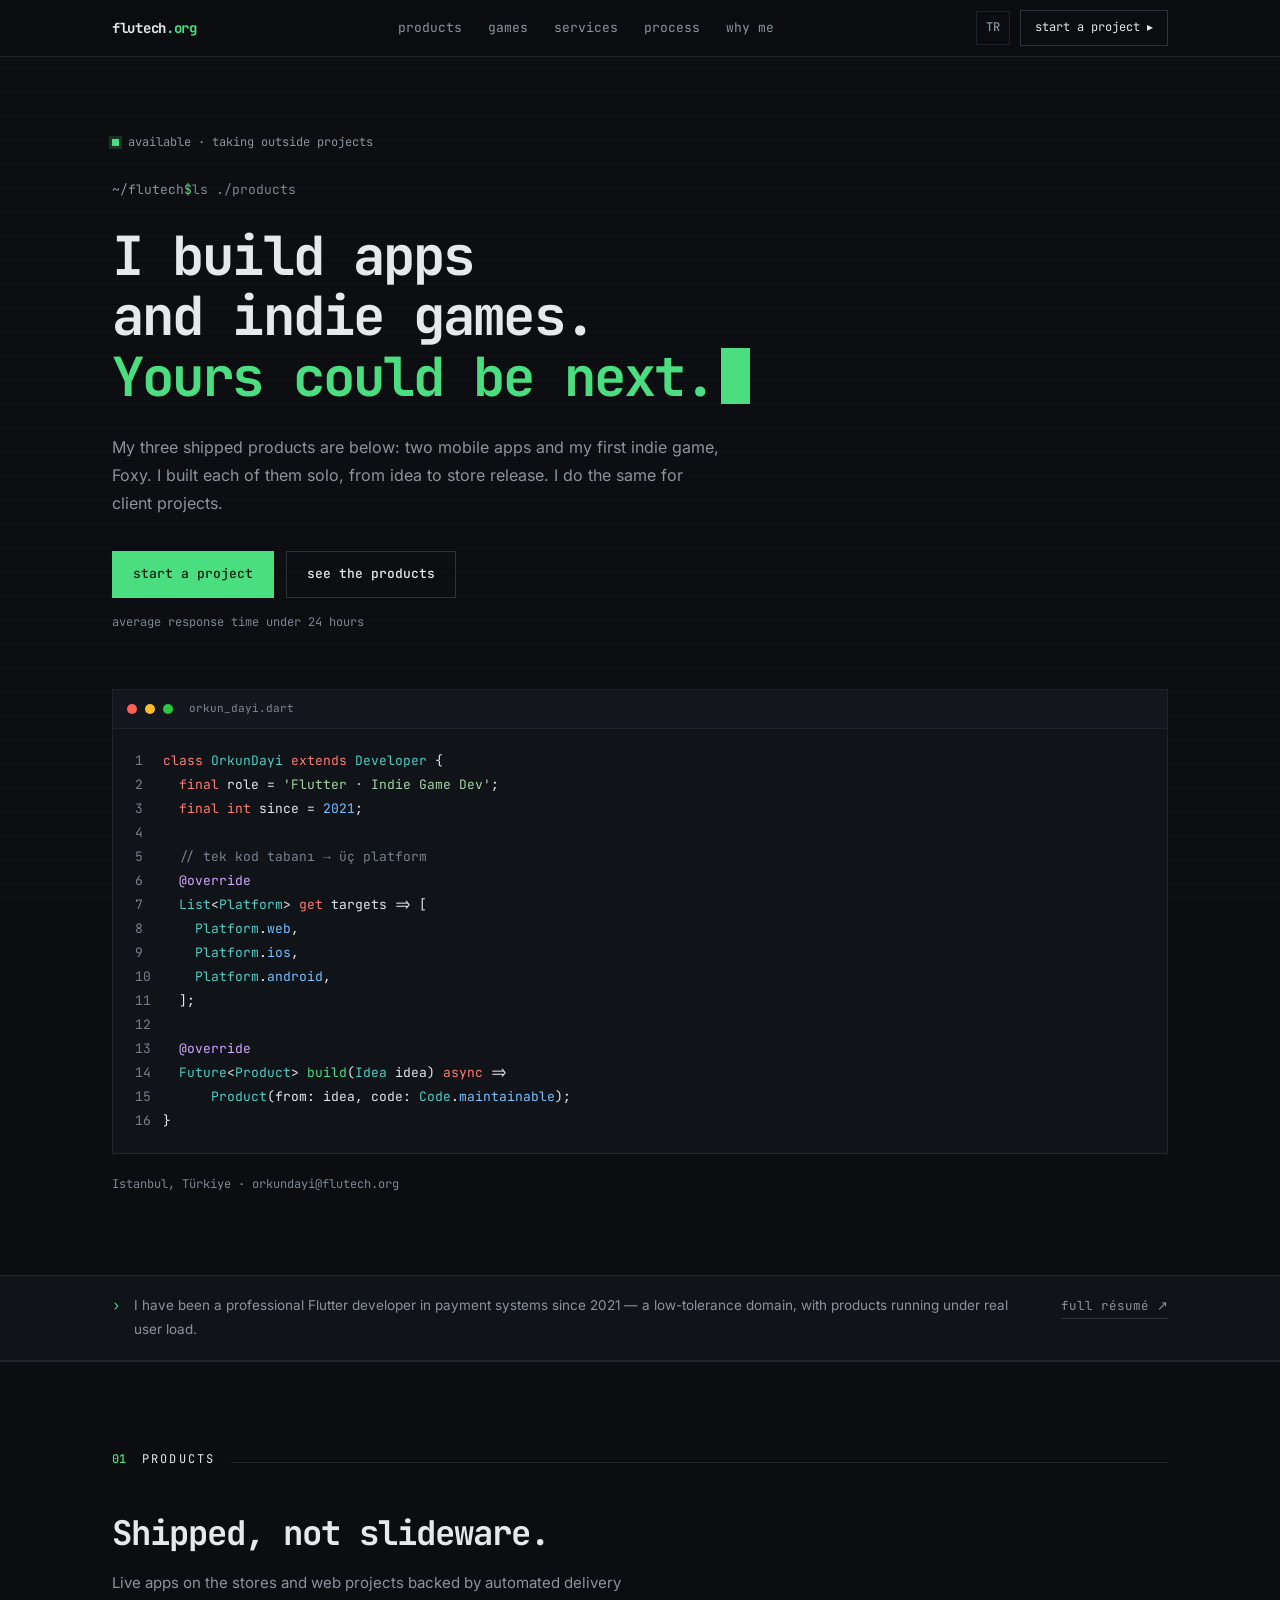
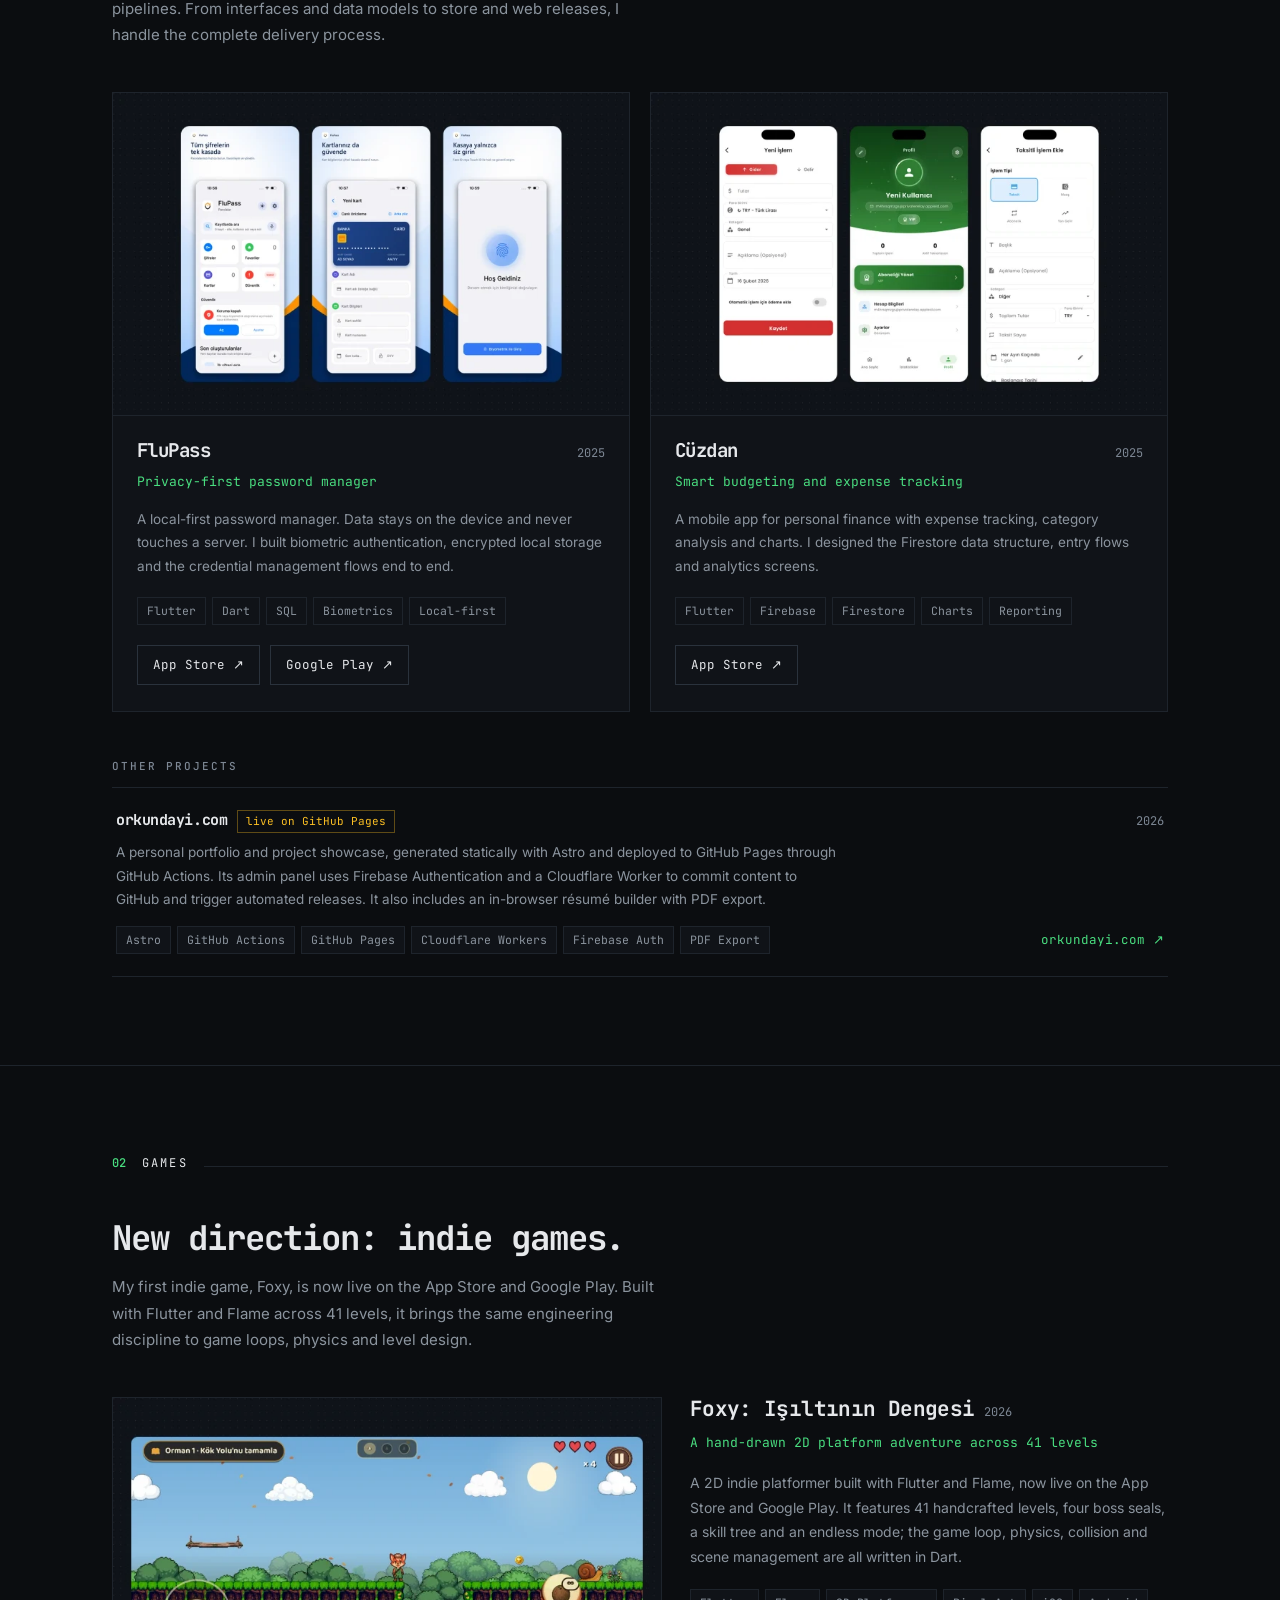
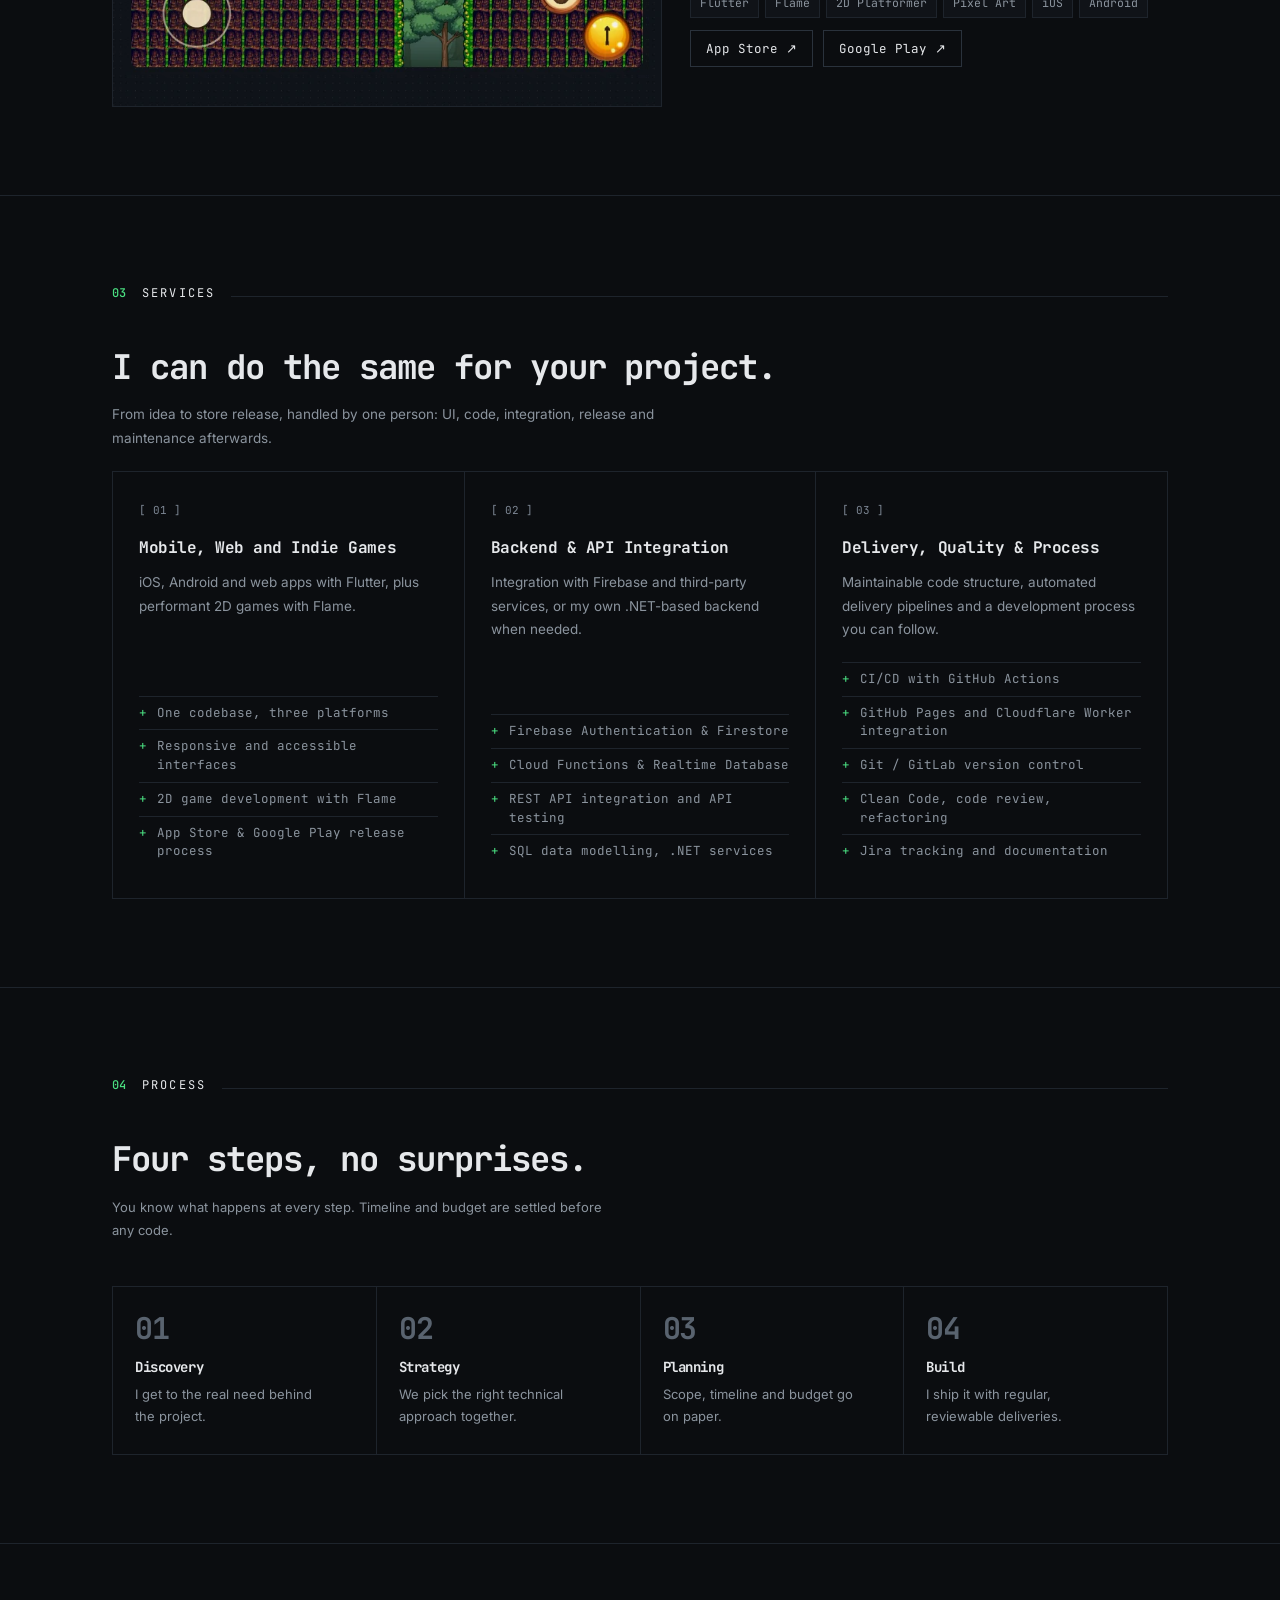
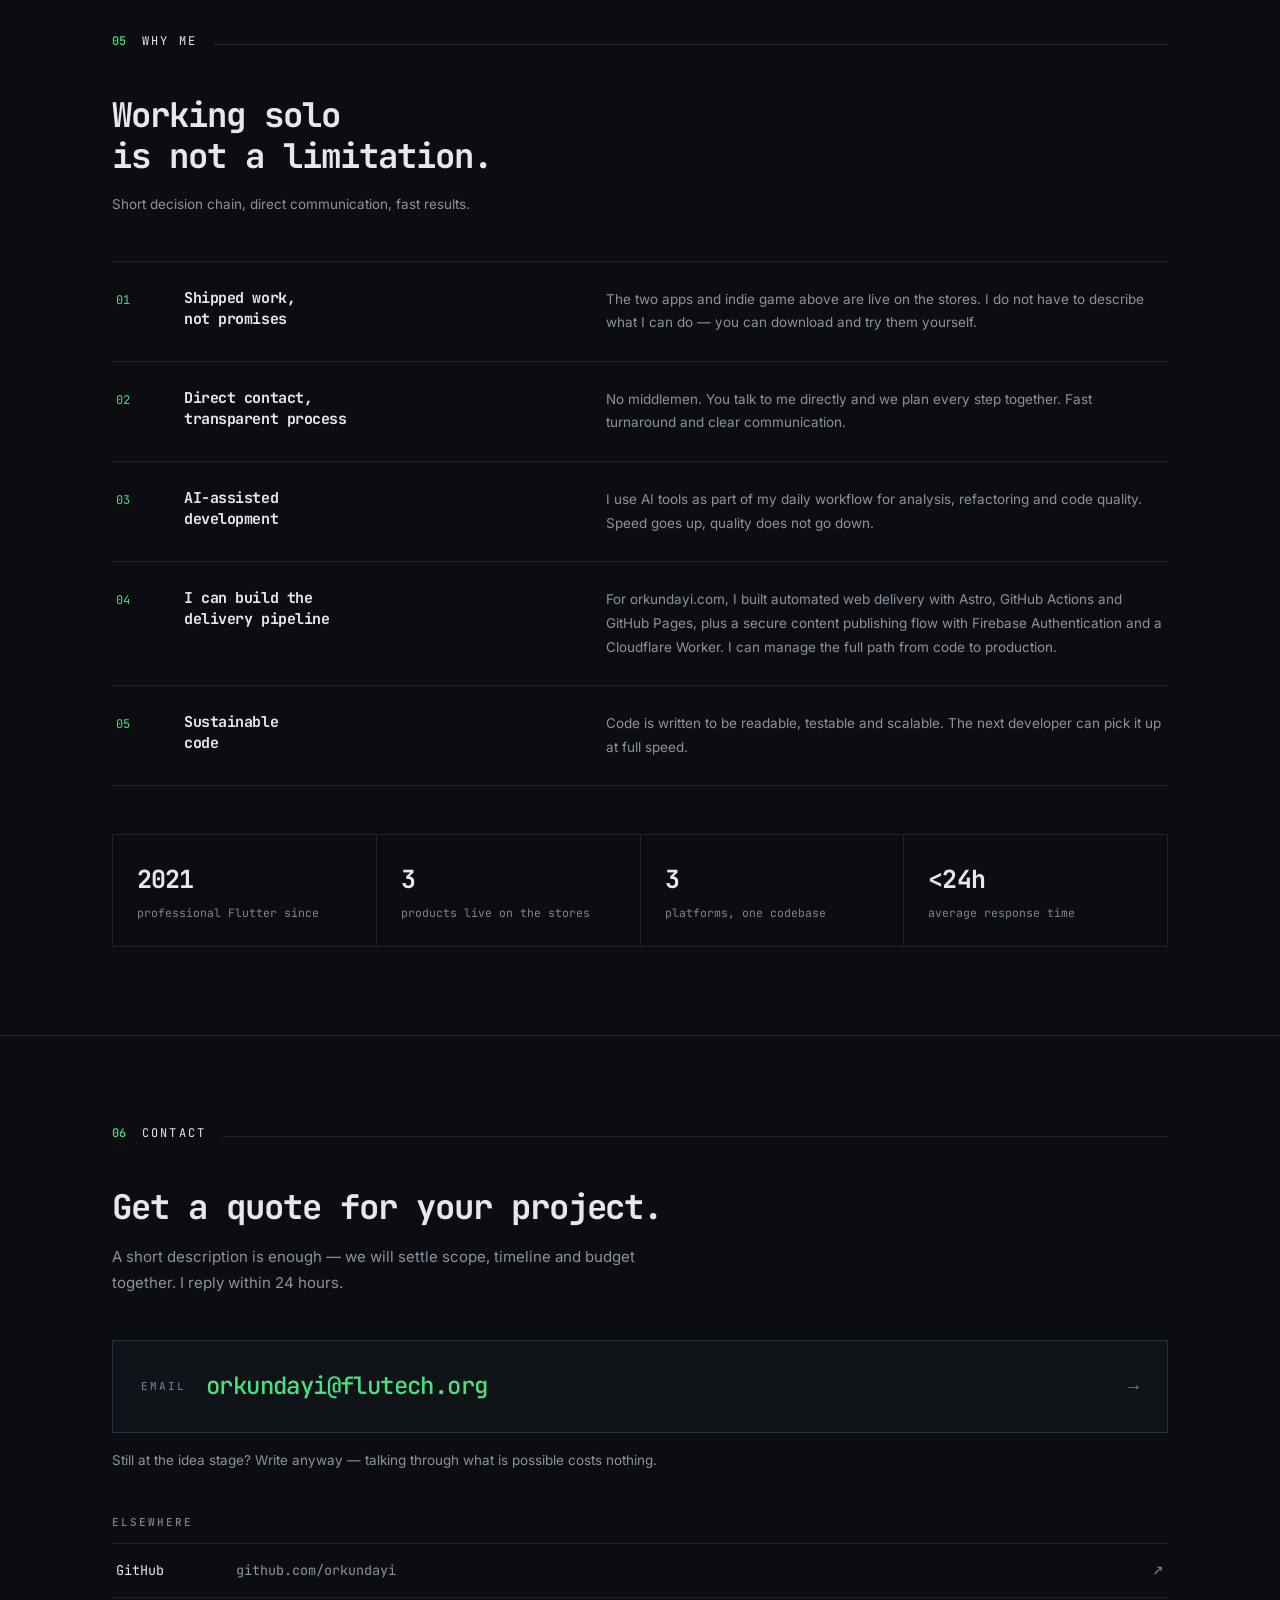
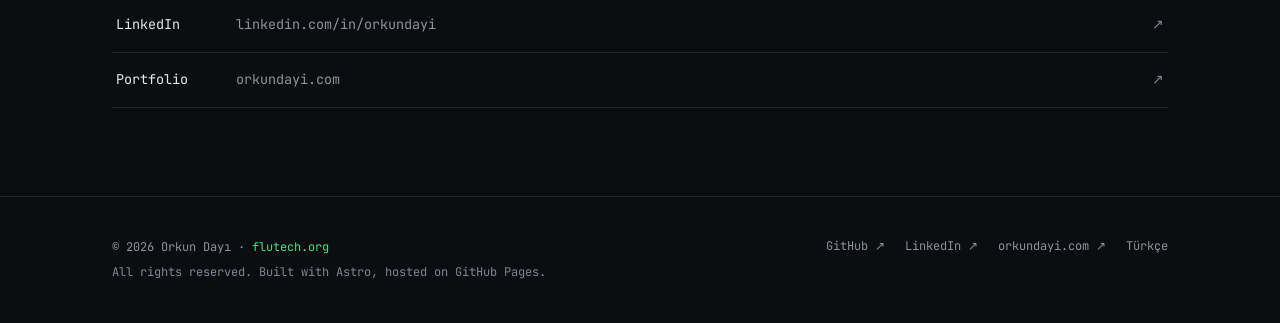
==== commit 4aa5ad58: "site: 2026-08-27 11:34 guncellemesi" ====
--- a/en/index.html
+++ b/en/index.html
@@ -1,9 +1,9 @@
 <!DOCTYPE html><html lang="en"><head><meta charset="utf-8"><meta name="viewport" content="width=device-width, initial-scale=1"><title>Flutech Dev — Flutter Apps &amp; Indie Game Development</title><meta name="description" content="I build iOS, Android and web apps with Flutter, and indie games with Flame. FluPass, Cüzdan and Foxy are live on the stores. Available for projects."><link rel="canonical" href="https://flutech.org/en/"><link rel="alternate" hreflang="tr" href="https://flutech.org/"><link rel="alternate" hreflang="en" href="https://flutech.org/en/"><link rel="alternate" hreflang="x-default" href="https://flutech.org/"><meta name="author" content="Orkun Dayı"><meta name="theme-color" content="#0b0d10"><meta name="color-scheme" content="dark"><!-- Open Graph --><meta property="og:type" content="website"><meta property="og:site_name" content="Flutech Dev"><meta property="og:title" content="Flutech Dev — Flutter Apps &amp; Indie Game Development"><meta property="og:description" content="I build iOS, Android and web apps with Flutter, and indie games with Flame. FluPass, Cüzdan and Foxy are live on the stores. Available for projects."><meta property="og:url" content="https://flutech.org/en/"><meta property="og:image" content="https://flutech.org/og-en.png"><meta property="og:image:width" content="1200"><meta property="og:image:height" content="630"><meta property="og:image:alt" content="Flutech Dev — Flutter app and indie game development"><meta property="og:locale" content="en_US"><meta property="og:locale:alternate" content="tr_TR"><!-- Twitter --><meta name="twitter:card" content="summary_large_image"><meta name="twitter:title" content="Flutech Dev — Flutter Apps &amp; Indie Game Development"><meta name="twitter:description" content="I build iOS, Android and web apps with Flutter, and indie games with Flame. FluPass, Cüzdan and Foxy are live on the stores. Available for projects."><meta name="twitter:image" content="https://flutech.org/og-en.png"><!-- Simgeler --><link rel="icon" href="/favicon.svg" type="image/svg+xml"><link rel="icon" href="/favicon-32.png" sizes="32x32" type="image/png"><link rel="apple-touch-icon" href="/icon-192.png"><link rel="manifest" href="/manifest.webmanifest"><link rel="sitemap" href="/sitemap-index.xml"><script type="application/ld+json">{"@context":"https://schema.org","@graph":[{"@type":"MobileApplication","name":"FluPass","description":"A local-first password manager. Data stays on the device and never touches a server. I built biometric authentication, encrypted local storage and the credential management flows end to end.","url":"https://apps.apple.com/tr/app/flupass/id6753706050?l=tr","sameAs":["https://apps.apple.com/tr/app/flupass/id6753706050?l=tr","https://play.google.com/store/apps/details?id=com.flutech.flupass"],"applicationCategory":"SecurityApplication","operatingSystem":"iOS, Android","author":{"@id":"https://flutech.org/#orkundayi"},"image":"https://flutech.org/projects/flupass.webp"},{"@type":"MobileApplication","name":"Cüzdan","description":"A mobile app for personal finance with expense tracking, category analysis and charts. I designed the Firestore data structure, entry flows and analytics screens.","url":"https://apps.apple.com/tr/app/c%C3%BCzdan-ak%C4%B1ll%C4%B1-b%C3%BCt%C3%A7e/id6758697145?l=tr","applicationCategory":"FinanceApplication","operatingSystem":"iOS","author":{"@id":"https://flutech.org/#orkundayi"},"image":"https://flutech.org/projects/cuzdan.webp"},{"@type":"VideoGame","name":"Foxy: Işıltının Dengesi","description":"A 2D indie platformer built with Flutter and Flame, now live on the App Store and Google Play. It features 41 handcrafted levels, four boss seals, a skill tree and an endless mode; the game loop, physics, collision and scene management are all written in Dart.","url":"https://apps.apple.com/tr/app/foxy-i%C5%9F%C4%B1lt%C4%B1n%C4%B1n-dengesi/id6796245569?l=tr","sameAs":["https://apps.apple.com/tr/app/foxy-i%C5%9F%C4%B1lt%C4%B1n%C4%B1n-dengesi/id6796245569?l=tr","https://play.google.com/store/apps/details?id=com.flutech.foxy_jump"],"applicationCategory":"GameApplication","gamePlatform":["iOS","Android"],"author":{"@id":"https://flutech.org/#orkundayi"},"image":"https://flutech.org/projects/foxy.webp"},{"@type":"Person","@id":"https://flutech.org/#orkundayi","name":"Orkun Dayı","url":"https://flutech.org","email":"mailto:orkundayi@flutech.org","jobTitle":"Flutter and Indie Game Developer","description":"I build iOS, Android and web apps with Flutter, and indie games with Flame. FluPass, Cüzdan and Foxy are live on the stores. Available for projects.","address":{"@type":"PostalAddress","addressLocality":"Istanbul","addressCountry":"TR"},"sameAs":["https://github.com/orkundayi","https://www.linkedin.com/in/orkundayi/","https://orkundayi.com"],"knowsAbout":["Flutter","Dart","Firebase","Firestore","REST API","SQL",".NET","Docker","Flame","Mobile app development","Game development"]},{"@type":"WebSite","@id":"https://flutech.org/#website","url":"https://flutech.org","name":"Flutech Dev","inLanguage":"en-US","publisher":{"@id":"https://flutech.org/#orkundayi"}}]}</script><style>@font-face{font-family:JetBrains Mono;font-style:normal;font-display:swap;font-weight:400;src:url(/assets/jetbrains-mono-latin-400-normal.V6pRDFza.woff2)format("woff2"),url(/assets/jetbrains-mono-latin-400-normal.6-qcROiO.woff)format("woff")}@font-face{font-family:JetBrains Mono;font-style:normal;font-display:swap;font-weight:400;src:url(/assets/jetbrains-mono-latin-ext-400-normal.Bc8Ftmh3.woff2)format("woff2"),url(/assets/jetbrains-mono-latin-ext-400-normal.fXTG6kC5.woff)format("woff")}@font-face{font-family:JetBrains Mono;font-style:normal;font-display:swap;font-weight:500;src:url(/assets/jetbrains-mono-latin-500-normal.BWZEU5yA.woff2)format("woff2"),url(/assets/jetbrains-mono-latin-500-normal.CJOVTJB7.woff)format("woff")}@font-face{font-family:JetBrains Mono;font-style:normal;font-display:swap;font-weight:500;src:url(/assets/jetbrains-mono-latin-ext-500-normal.Cut-4mMH.woff2)format("woff2"),url(/assets/jetbrains-mono-latin-ext-500-normal.ckzbgY84.woff)format("woff")}@font-face{font-family:JetBrains Mono;font-style:normal;font-display:swap;font-weight:700;src:url(/assets/jetbrains-mono-latin-700-normal.BYuf6tUa.woff2)format("woff2"),url(/assets/jetbrains-mono-latin-700-normal.D3wTyLJW.woff)format("woff")}@font-face{font-family:JetBrains Mono;font-style:normal;font-display:swap;font-weight:700;src:url(/assets/jetbrains-mono-latin-ext-700-normal.CZipNAKV.woff2)format("woff2"),url(/assets/jetbrains-mono-latin-ext-700-normal.CxPITLHs.woff)format("woff")}@font-face{font-family:Inter Variable;font-style:normal;font-display:swap;font-weight:100 900;src:url(/assets/inter-cyrillic-ext-wght-normal.BOeWTOD4.woff2)format("woff2-variations");unicode-range:U+460-52F,U+1C80-1C8A,U+20B4,U+2DE0-2DFF,U+A640-A69F,U+FE2E-FE2F}@font-face{font-family:Inter Variable;font-style:normal;font-display:swap;font-weight:100 900;src:url(/assets/inter-cyrillic-wght-normal.DqGufNeO.woff2)format("woff2-variations");unicode-range:U+301,U+400-45F,U+490-491,U+4B0-4B1,U+2116}@font-face{font-family:Inter Variable;font-style:normal;font-display:swap;font-weight:100 900;src:url(/assets/inter-greek-ext-wght-normal.DlzME5K_.woff2)format("woff2-variations");unicode-range:U+1F??}@font-face{font-family:Inter Variable;font-style:normal;font-display:swap;font-weight:100 900;src:url(/assets/inter-greek-wght-normal.CkhJZR-_.woff2)format("woff2-variations");unicode-range:U+370-377,U+37A-37F,U+384-38A,U+38C,U+38E-3A1,U+3A3-3FF}@font-face{font-family:Inter Variable;font-style:normal;font-display:swap;font-weight:100 900;src:url(/assets/inter-vietnamese-wght-normal.CBcvBZtf.woff2)format("woff2-variations");unicode-range:U+102-103,U+110-111,U+128-129,U+168-169,U+1A0-1A1,U+1AF-1B0,U+300-301,U+303-304,U+308-309,U+323,U+329,U+1EA0-1EF9,U+20AB}@font-face{font-family:Inter Variable;font-style:normal;font-display:swap;font-weight:100 900;src:url(/assets/inter-latin-ext-wght-normal.DO1Apj_S.woff2)format("woff2-variations");unicode-range:U+100-2BA,U+2BD-2C5,U+2C7-2CC,U+2CE-2D7,U+2DD-2FF,U+304,U+308,U+329,U+1D00-1DBF,U+1E00-1E9F,U+1EF2-1EFF,U+2020,U+20A0-20AB,U+20AD-20C0,U+2113,U+2C60-2C7F,U+A720-A7FF}@font-face{font-family:Inter Variable;font-style:normal;font-display:swap;font-weight:100 900;src:url(/assets/inter-latin-wght-normal.Dx4kXJAl.woff2)format("woff2-variations");unicode-range:U+??,U+131,U+152-153,U+2BB-2BC,U+2C6,U+2DA,U+2DC,U+304,U+308,U+329,U+2000-206F,U+20AC,U+2122,U+2191,U+2193,U+2212,U+2215,U+FEFF,U+FFFD}:root{--bg:#0b0d10;--surface:#101318;--surface-2:#14181e;--border:#1e242c;--border-hi:#2a323c;--text:#e6e8eb;--muted:#8b949e;--dim:#7d8794;--faint:#77818d;--accent:#4ade80;--accent-dim:#22c55e;--accent-ink:#04210f;--amber:#fbbf24;--syn-keyword:#ff7b72;--syn-class:#4ecdc4;--syn-string:#a5d6a7;--syn-fn:#d2a8ff;--syn-num:#79c0ff;--mono:"JetBrains Mono", ui-monospace, SFMono-Regular, Menlo, Consolas, monospace;--sans:"Inter Variable", "Inter", system-ui, -apple-system, "Segoe UI", sans-serif;--max:1120px;--gutter:32px;--nav-h:56px;color-scheme:dark}*,:before,:after{box-sizing:border-box}*{margin:0;padding:0}html{scroll-behavior:smooth;scroll-padding-top:calc(var(--nav-h) + 24px);-webkit-text-size-adjust:100%}body{background:var(--bg);color:var(--text);font-family:var(--mono);font-synthesis-weight:none;-webkit-font-smoothing:antialiased;-moz-osx-font-smoothing:grayscale;font-size:15px;line-height:1.6;overflow-x:hidden}body:before{content:"";z-index:0;pointer-events:none;background-image:linear-gradient(#ffffff04 1px,#0000 1px);background-size:100% 3px;position:fixed;inset:0}img,svg{max-width:100%;height:auto;display:block}ul,ol{list-style:none}a{color:inherit;text-decoration:none}button{font:inherit;color:inherit;cursor:pointer;background:0 0;border:0}::selection{background:var(--accent);color:var(--accent-ink)}:focus-visible{outline:2px solid var(--accent);outline-offset:3px;border-radius:1px}.skip-link{z-index:100;background:var(--accent);color:var(--accent-ink);padding:10px 16px;font-size:13px;position:absolute;top:8px;left:-9999px}.skip-link:focus{left:8px}h1,h2,h3,h4{font-family:var(--mono);letter-spacing:-.03em;text-wrap:balance;font-weight:700;line-height:1.15}h1{letter-spacing:-.035em;font-size:clamp(30px,5.2vw,54px);line-height:1.12}h2{font-size:clamp(24px,3.4vw,34px);line-height:1.2}p{font-family:var(--sans);color:var(--muted);text-wrap:pretty;font-weight:400;line-height:1.75}strong{color:var(--text);font-weight:500}code{font-family:var(--mono)}.wrap{width:100%;max-width:var(--max);padding-inline:var(--gutter);z-index:1;margin-inline:auto;position:relative}.section{border-top:1px solid var(--border);z-index:1;scroll-margin-top:var(--nav-h);padding-block:88px;position:relative}.sec-head{align-items:baseline;gap:16px;margin-bottom:44px;display:flex}.sec-num{color:var(--accent);font-variant-numeric:tabular-nums;font-size:12px;font-weight:500}.sec-eyebrow{letter-spacing:.18em;text-transform:uppercase;color:var(--text);font-size:12px}.sec-rule{background:var(--border);flex:1;height:1px}.sec-title{white-space:pre-line;margin-bottom:16px}.sec-lede{max-width:62ch;margin-bottom:44px;font-size:15px}.btn{font-family:var(--mono);border:1px solid var(--accent);background:var(--accent);color:var(--accent-ink);align-items:center;gap:8px;padding:12px 20px;font-size:13px;font-weight:500;transition:background .15s,border-color .15s,color .15s;display:inline-flex}.btn:hover{background:var(--accent-dim);border-color:var(--accent-dim)}.btn--ghost{color:var(--text);border-color:var(--border-hi);background:0 0}.btn--ghost:hover{border-color:var(--accent);color:var(--accent);background:0 0}.tags{flex-wrap:wrap;gap:6px;display:flex}.tag{font-family:var(--mono);color:var(--muted);border:1px solid var(--border);background:var(--surface);white-space:nowrap;padding:4px 9px;font-size:11.5px}@media (prefers-reduced-motion:reduce){html{scroll-behavior:auto}*,:before,:after{transition-duration:.001ms!important;animation-duration:.001ms!important;animation-iteration-count:1!important}}@media (width<=860px){:root{--gutter:20px}.section{padding-block:64px}.sec-head,.sec-lede{margin-bottom:32px}}.nav[data-astro-cid-wpvy4v7s]{z-index:50;background:color-mix(in srgb, var(--bg) 88%, transparent);backdrop-filter:blur(10px);border-bottom:1px solid var(--border);position:sticky;top:0}.nav-in[data-astro-cid-wpvy4v7s]{width:100%;max-width:var(--max);padding-inline:var(--gutter);min-height:var(--nav-h);justify-content:space-between;align-items:center;gap:20px;margin-inline:auto;display:flex}.logo[data-astro-cid-wpvy4v7s]{letter-spacing:-.02em;flex:none;font-size:14px;font-weight:700}.logo[data-astro-cid-wpvy4v7s] b[data-astro-cid-wpvy4v7s]{color:var(--accent);font-weight:700}.nav-links[data-astro-cid-wpvy4v7s]{gap:26px;font-size:13px;display:flex}.nav-links[data-astro-cid-wpvy4v7s] a[data-astro-cid-wpvy4v7s]{color:var(--muted);transition:color .15s}.nav-links[data-astro-cid-wpvy4v7s] a[data-astro-cid-wpvy4v7s]:hover{color:var(--accent)}.nav-right[data-astro-cid-wpvy4v7s]{flex:none;align-items:center;gap:10px;display:flex}.lang[data-astro-cid-wpvy4v7s]{color:var(--muted);border:1px solid var(--border);padding:6px 9px;font-size:12px;font-weight:500;transition:color .15s,border-color .15s}.lang[data-astro-cid-wpvy4v7s]:hover{color:var(--accent);border-color:var(--accent)}.nav-cta[data-astro-cid-wpvy4v7s]{border:1px solid var(--border-hi);color:var(--text);white-space:nowrap;padding:7px 14px;font-size:12px;transition:color .15s,border-color .15s}.nav-cta[data-astro-cid-wpvy4v7s]:hover{border-color:var(--accent);color:var(--accent)}@media (width<=860px){.nav-in[data-astro-cid-wpvy4v7s]{flex-wrap:wrap;gap:10px 16px;padding-block:10px}.nav-links[data-astro-cid-wpvy4v7s]{scrollbar-width:none;order:3;gap:14px;width:100%;padding-bottom:2px;font-size:12px;overflow-x:auto}.nav-links[data-astro-cid-wpvy4v7s]::-webkit-scrollbar{display:none}.nav-links[data-astro-cid-wpvy4v7s] a[data-astro-cid-wpvy4v7s]{white-space:nowrap}.nav-cta[data-astro-cid-wpvy4v7s]{padding:7px 12px;font-size:11.5px}}.footer[data-astro-cid-jo6i4kqk]{border-top:1px solid var(--border);z-index:1;padding-block:40px;position:relative}.foot-in[data-astro-cid-jo6i4kqk]{flex-wrap:wrap;justify-content:space-between;gap:20px 32px;display:flex}.line[data-astro-cid-jo6i4kqk]{font-family:var(--mono);color:var(--muted);font-size:12px}.line[data-astro-cid-jo6i4kqk].dim{color:var(--dim);margin-top:4px}.dom[data-astro-cid-jo6i4kqk]{color:var(--accent)}.links[data-astro-cid-jo6i4kqk]{font-family:var(--mono);flex-wrap:wrap;gap:20px;font-size:12px;display:flex}.links[data-astro-cid-jo6i4kqk] a[data-astro-cid-jo6i4kqk]{color:var(--muted);transition:color .15s}.links[data-astro-cid-jo6i4kqk] a[data-astro-cid-jo6i4kqk]:hover{color:var(--accent)}
 .hero[data-astro-cid-ge2uvauf]{z-index:1;padding-block:72px 80px;position:relative}.avail[data-astro-cid-ge2uvauf]{font-family:var(--mono);color:var(--muted);align-items:center;gap:9px;margin-bottom:26px;font-size:12px;display:inline-flex}.avail[data-astro-cid-ge2uvauf] i[data-astro-cid-ge2uvauf]{background:var(--accent);width:7px;height:7px;box-shadow:0 0 0 3px color-mix(in srgb, var(--accent) 18%, transparent);flex:none;animation:2.4s ease-in-out infinite pulse;display:block}@keyframes pulse{50%{box-shadow:0 0 0 7px color-mix(in srgb, var(--accent) 0%, transparent)}}.prompt[data-astro-cid-ge2uvauf]{font-family:var(--mono);color:var(--dim);margin-bottom:24px;font-size:13px}.prompt[data-astro-cid-ge2uvauf] .path[data-astro-cid-ge2uvauf]{color:var(--muted)}.prompt[data-astro-cid-ge2uvauf] .sigil[data-astro-cid-ge2uvauf]{color:var(--accent)}h1[data-astro-cid-ge2uvauf]{margin-bottom:26px}h1[data-astro-cid-ge2uvauf] em[data-astro-cid-ge2uvauf]{color:var(--accent);font-style:normal}.cursor[data-astro-cid-ge2uvauf]{background:var(--accent);vertical-align:-.16em;width:.55em;height:1.05em;margin-left:.12em;animation:1.1s step-end infinite blink;display:inline-block}@keyframes blink{50%{opacity:0}}.lede[data-astro-cid-ge2uvauf]{max-width:64ch;margin-bottom:34px;font-size:16px}.btns[data-astro-cid-ge2uvauf]{flex-wrap:wrap;gap:12px;margin-bottom:14px;display:flex}.note[data-astro-cid-ge2uvauf]{font-family:var(--mono);color:var(--dim);margin-bottom:56px;font-size:12px}.code[data-astro-cid-ge2uvauf]{border:1px solid var(--border);background:var(--surface)}.code-bar[data-astro-cid-ge2uvauf]{border-bottom:1px solid var(--border);background:var(--surface-2);align-items:center;gap:8px;padding:10px 14px;display:flex}.dot[data-astro-cid-ge2uvauf]{border-radius:50%;flex:none;width:10px;height:10px}.dot--r[data-astro-cid-ge2uvauf]{background:#ff5f57}.dot--y[data-astro-cid-ge2uvauf]{background:#febc2e}.dot--g[data-astro-cid-ge2uvauf]{background:#28c840}.code-name[data-astro-cid-ge2uvauf]{font-family:var(--mono);color:var(--dim);margin-left:8px;font-size:11px}.code-body[data-astro-cid-ge2uvauf]{font-family:var(--mono);tab-size:2;padding:20px 22px;font-size:13px;line-height:1.85;overflow-x:auto}.code-body[data-astro-cid-ge2uvauf]>code[data-astro-cid-ge2uvauf]{display:block}.code-body[data-astro-cid-ge2uvauf] .row[data-astro-cid-ge2uvauf]{white-space:pre;display:block}.ln[data-astro-cid-ge2uvauf]{width:28px;color:var(--faint);user-select:none;display:inline-block}.loc[data-astro-cid-ge2uvauf]{font-family:var(--mono);color:var(--dim);margin-top:20px;font-size:12px}@media (width<=860px){.hero[data-astro-cid-ge2uvauf]{padding-block:44px 56px}.note[data-astro-cid-ge2uvauf]{margin-bottom:40px}.code-body[data-astro-cid-ge2uvauf]{padding:16px 14px;font-size:12px}.ln[data-astro-cid-ge2uvauf]{width:24px}}.code-body .k{color:var(--syn-keyword)}.code-body .c{color:var(--syn-class)}.code-body .s{color:var(--syn-string)}.code-body .f{color:var(--syn-fn)}.code-body .fn{color:var(--accent)}.code-body .cm{color:var(--faint)}.code-body .n{color:var(--syn-num)}.band[data-astro-cid-o6uyypaq]{border-top:1px solid var(--border);border-bottom:1px solid var(--border);background:var(--surface);z-index:1;position:relative}.band-in[data-astro-cid-o6uyypaq]{align-items:baseline;gap:14px;padding-block:18px;display:flex}.marker[data-astro-cid-o6uyypaq]{font-family:var(--mono);color:var(--accent);flex:none;font-size:14px}p[data-astro-cid-o6uyypaq]{flex:1;min-width:0;font-size:13.5px}a[data-astro-cid-o6uyypaq]{font-family:var(--mono);color:var(--muted);white-space:nowrap;border-bottom:1px solid var(--border-hi);flex:none;padding-bottom:2px;font-size:12.5px;transition:color .15s,border-color .15s}a[data-astro-cid-o6uyypaq]:hover{color:var(--accent);border-bottom-color:var(--accent)}@media (width<=860px){.band-in[data-astro-cid-o6uyypaq]{flex-wrap:wrap;gap:10px}p[data-astro-cid-o6uyypaq]{flex-basis:calc(100% - 28px)}a[data-astro-cid-o6uyypaq]{margin-left:28px}}.media[data-astro-cid-j6u6ogab]{aspect-ratio:16/10;background:var(--surface-2);border-bottom:1px solid var(--border);overflow:hidden}.media--wide[data-astro-cid-j6u6ogab]{aspect-ratio:16/9;border:1px solid var(--border)}.media[data-astro-cid-j6u6ogab] img[data-astro-cid-j6u6ogab]{object-fit:cover;width:100%;height:100%}.ph[data-astro-cid-j6u6ogab]{background-color:var(--surface-2);background-image:radial-gradient(var(--border-hi) 1px, transparent 1px);background-size:16px 16px;justify-content:center;align-items:center;gap:4px;width:100%;height:100%;display:flex}.ph-name[data-astro-cid-j6u6ogab]{font-family:var(--mono);letter-spacing:-.02em;color:var(--dim);background:var(--surface-2);padding:6px 12px;font-size:clamp(14px,2.2vw,19px);font-weight:700}.ph-cursor[data-astro-cid-j6u6ogab]{background:var(--accent);opacity:.55;width:9px;height:1.05em;animation:1.1s step-end infinite blink}.cards[data-astro-cid-rtei5hqi]{grid-template-columns:repeat(2,1fr);gap:20px;display:grid}.card[data-astro-cid-rtei5hqi]{border:1px solid var(--border);background:var(--surface);flex-direction:column;transition:border-color .2s,transform .2s;display:flex}.card[data-astro-cid-rtei5hqi]:hover{border-color:var(--border-hi);transform:translateY(-2px)}.card-body[data-astro-cid-rtei5hqi]{flex-direction:column;flex:1;padding:24px 24px 26px;display:flex}.card-head[data-astro-cid-rtei5hqi]{flex-wrap:wrap;align-items:baseline;gap:10px;margin-bottom:8px;display:flex}h3[data-astro-cid-rtei5hqi]{letter-spacing:-.03em;font-size:19px}.status[data-astro-cid-rtei5hqi]{font-family:var(--mono);color:var(--amber);border:1px solid color-mix(in srgb, var(--amber) 35%, transparent);padding:2px 8px;font-size:11px}.year[data-astro-cid-rtei5hqi]{font-family:var(--mono);color:var(--dim);font-variant-numeric:tabular-nums;margin-left:auto;font-size:12px}.tagline[data-astro-cid-rtei5hqi]{font-family:var(--mono);color:var(--accent);margin-bottom:14px;font-size:13px}.desc[data-astro-cid-rtei5hqi]{margin-bottom:18px;font-size:13.5px}.card[data-astro-cid-rtei5hqi] .tags[data-astro-cid-rtei5hqi]{margin-bottom:20px}.stores[data-astro-cid-rtei5hqi]{flex-wrap:wrap;gap:10px;margin-top:auto;display:flex}.stores[data-astro-cid-rtei5hqi] a[data-astro-cid-rtei5hqi]{font-family:var(--mono);border:1px solid var(--border-hi);color:var(--text);padding:9px 15px;font-size:12.5px;transition:border-color .15s,color .15s;display:inline-block}.stores[data-astro-cid-rtei5hqi] a[data-astro-cid-rtei5hqi]:hover{border-color:var(--accent);color:var(--accent)}.other-label[data-astro-cid-rtei5hqi]{font-family:var(--mono);letter-spacing:.18em;text-transform:uppercase;color:var(--dim);margin:48px 0 14px;font-size:11px;font-weight:500}.list[data-astro-cid-rtei5hqi]{border-top:1px solid var(--border)}.item[data-astro-cid-rtei5hqi]{border-bottom:1px solid var(--border);padding:22px 4px;transition:background .18s,padding-left .18s}.item[data-astro-cid-rtei5hqi]:hover{background:var(--surface);padding-left:12px}.item-head[data-astro-cid-rtei5hqi]{flex-wrap:wrap;align-items:baseline;gap:10px;margin-bottom:8px;display:flex}h4[data-astro-cid-rtei5hqi]{font-size:15px}.item[data-astro-cid-rtei5hqi] .desc[data-astro-cid-rtei5hqi]{max-width:80ch;margin-bottom:14px;font-size:13.5px}.item-meta[data-astro-cid-rtei5hqi]{flex-wrap:wrap;justify-content:space-between;align-items:center;gap:12px 24px;display:flex}.inline-links[data-astro-cid-rtei5hqi]{font-family:var(--mono);gap:18px;font-size:12.5px;display:flex}.inline-links[data-astro-cid-rtei5hqi] a[data-astro-cid-rtei5hqi]{color:var(--accent);border-bottom:1px solid #0000;transition:border-color .15s}.inline-links[data-astro-cid-rtei5hqi] a[data-astro-cid-rtei5hqi]:hover{border-bottom-color:var(--accent)}@media (width<=860px){.cards[data-astro-cid-rtei5hqi]{grid-template-columns:1fr;gap:16px}.card-body[data-astro-cid-rtei5hqi]{padding:20px}.item[data-astro-cid-rtei5hqi]:hover{padding-left:4px}.item-meta[data-astro-cid-rtei5hqi]{flex-direction:column;align-items:flex-start}}.game[data-astro-cid-bfmdqxla]{grid-template-columns:1.15fr 1fr;align-items:start;gap:28px;display:grid}.game[data-astro-cid-bfmdqxla]+.game[data-astro-cid-bfmdqxla]{border-top:1px solid var(--border);margin-top:40px;padding-top:40px}.game-head[data-astro-cid-bfmdqxla]{flex-wrap:wrap;align-items:baseline;gap:10px;margin-bottom:10px;display:flex}h3[data-astro-cid-bfmdqxla]{letter-spacing:-.03em;font-size:21px}.status[data-astro-cid-bfmdqxla]{font-family:var(--mono);color:var(--amber);border:1px solid color-mix(in srgb, var(--amber) 35%, transparent);padding:2px 8px;font-size:11px}.year[data-astro-cid-bfmdqxla]{font-family:var(--mono);color:var(--dim);font-variant-numeric:tabular-nums;font-size:12px}.tagline[data-astro-cid-bfmdqxla]{font-family:var(--mono);color:var(--accent);margin-bottom:16px;font-size:13px}.desc[data-astro-cid-bfmdqxla]{margin-bottom:20px;font-size:14px}.links[data-astro-cid-bfmdqxla]{flex-wrap:wrap;gap:10px;margin-top:18px;display:flex}.links[data-astro-cid-bfmdqxla] a[data-astro-cid-bfmdqxla]{font-family:var(--mono);border:1px solid var(--border-hi);color:var(--text);padding:9px 15px;font-size:12.5px;transition:border-color .15s,color .15s}.links[data-astro-cid-bfmdqxla] a[data-astro-cid-bfmdqxla]:hover{border-color:var(--accent);color:var(--accent)}@media (width<=860px){.game[data-astro-cid-bfmdqxla]{grid-template-columns:1fr;gap:20px}}.grid[data-astro-cid-lesv7jgp]{background:var(--border);border:1px solid var(--border);grid-template-columns:repeat(3,1fr);gap:1px;display:grid}.cell[data-astro-cid-lesv7jgp]{background:var(--bg);flex-direction:column;padding:30px 26px;transition:background .18s;display:flex}.cell[data-astro-cid-lesv7jgp]:hover{background:var(--surface)}.cell-tag[data-astro-cid-lesv7jgp]{font-family:var(--mono);color:var(--dim);margin-bottom:18px;font-size:11px;display:block}h3[data-astro-cid-lesv7jgp]{margin-bottom:12px;font-size:16px;line-height:1.35}p[data-astro-cid-lesv7jgp]{margin-bottom:20px;font-size:13.5px}.feats[data-astro-cid-lesv7jgp]{font-family:var(--mono);color:var(--muted);margin-top:auto;font-size:12.5px}.feats[data-astro-cid-lesv7jgp] li[data-astro-cid-lesv7jgp]{border-top:1px solid var(--border);padding:7px 0 7px 18px;line-height:1.5;position:relative}.feats[data-astro-cid-lesv7jgp] li[data-astro-cid-lesv7jgp]:before{content:"+";color:var(--accent);position:absolute;left:0}@media (width<=860px){.grid[data-astro-cid-lesv7jgp]{grid-template-columns:1fr}.cell[data-astro-cid-lesv7jgp]{padding:26px 20px}}.steps[data-astro-cid-grsovck6]{background:var(--border);border:1px solid var(--border);grid-template-columns:repeat(4,1fr);gap:1px;display:grid}.step[data-astro-cid-grsovck6]{background:var(--bg);padding:26px 22px;transition:background .18s}.step[data-astro-cid-grsovck6]:hover{background:var(--surface)}.step-n[data-astro-cid-grsovck6]{font-family:var(--mono);letter-spacing:-.04em;color:#59636f;font-variant-numeric:tabular-nums;margin-bottom:16px;font-size:30px;font-weight:700;line-height:1;transition:color .18s;display:block}.step[data-astro-cid-grsovck6]:hover .step-n[data-astro-cid-grsovck6]{color:var(--accent)}h3[data-astro-cid-grsovck6]{margin-bottom:8px;font-size:14px}p[data-astro-cid-grsovck6]{font-size:13px}@media (width<=860px){.steps[data-astro-cid-grsovck6]{grid-template-columns:1fr 1fr}}@media (width<=480px){.steps[data-astro-cid-grsovck6]{grid-template-columns:1fr}}.rows[data-astro-cid-psdxjdsr]{border-top:1px solid var(--border)}.row[data-astro-cid-psdxjdsr]{border-bottom:1px solid var(--border);grid-template-columns:44px 1fr 1.4fr;align-items:start;gap:24px;padding:26px 4px;transition:background .18s,padding-left .18s;display:grid}.row[data-astro-cid-psdxjdsr]:hover{background:var(--surface);padding-left:12px}.row-n[data-astro-cid-psdxjdsr]{font-family:var(--mono);color:var(--accent);padding-top:3px;font-size:12px}h3[data-astro-cid-psdxjdsr]{white-space:pre-line;font-size:15px;line-height:1.4}p[data-astro-cid-psdxjdsr]{font-size:13.5px}.stats[data-astro-cid-psdxjdsr]{background:var(--border);border:1px solid var(--border);grid-template-columns:repeat(4,1fr);gap:1px;margin-top:48px;display:grid}.stat[data-astro-cid-psdxjdsr]{background:var(--bg);padding:24px}dt[data-astro-cid-psdxjdsr]{font-family:var(--mono);letter-spacing:-.035em;color:var(--text);font-variant-numeric:tabular-nums;margin-bottom:5px;font-size:25px;font-weight:700}dd[data-astro-cid-psdxjdsr]{font-family:var(--mono);color:var(--dim);font-size:11.5px;line-height:1.5}@media (width<=860px){.row[data-astro-cid-psdxjdsr]{grid-template-columns:30px 1fr;gap:8px 12px}.row[data-astro-cid-psdxjdsr]:hover{padding-left:4px}.row[data-astro-cid-psdxjdsr] h3[data-astro-cid-psdxjdsr]{white-space:normal}.row[data-astro-cid-psdxjdsr] p[data-astro-cid-psdxjdsr]{grid-column:2}.stats[data-astro-cid-psdxjdsr]{grid-template-columns:1fr 1fr}}.mail[data-astro-cid-he3spzz3]{border:1px solid var(--border-hi);background:var(--surface);align-items:center;gap:20px;padding:26px 28px;transition:border-color .18s,background .18s;display:flex}.mail[data-astro-cid-he3spzz3]:hover{border-color:var(--accent);background:var(--surface-2)}.mail-label[data-astro-cid-he3spzz3]{font-family:var(--mono);letter-spacing:.18em;text-transform:uppercase;color:var(--dim);flex:none;font-size:11px}.mail-addr[data-astro-cid-he3spzz3]{font-family:var(--mono);letter-spacing:-.025em;color:var(--accent);word-break:break-all;font-size:clamp(15px,2.6vw,24px);font-weight:500}.mail-arrow[data-astro-cid-he3spzz3]{color:var(--dim);flex:none;margin-left:auto;font-size:18px;transition:transform .18s,color .18s}.mail[data-astro-cid-he3spzz3]:hover .mail-arrow[data-astro-cid-he3spzz3]{color:var(--accent);transform:translate(4px)}.note[data-astro-cid-he3spzz3]{max-width:66ch;margin-top:16px;font-size:13.5px}.elsewhere-label[data-astro-cid-he3spzz3]{font-family:var(--mono);letter-spacing:.18em;text-transform:uppercase;color:var(--dim);margin:44px 0 0;font-size:11px;font-weight:500}.elsewhere[data-astro-cid-he3spzz3]{border-top:1px solid var(--border);margin-top:14px}.elsewhere[data-astro-cid-he3spzz3] a[data-astro-cid-he3spzz3]{border-bottom:1px solid var(--border);font-family:var(--mono);align-items:baseline;gap:20px;padding:16px 4px;font-size:13.5px;transition:background .18s,padding-left .18s;display:flex}.elsewhere[data-astro-cid-he3spzz3] a[data-astro-cid-he3spzz3]:hover{background:var(--surface);padding-left:12px}.e-label[data-astro-cid-he3spzz3]{width:100px;color:var(--text);flex:none}.e-handle[data-astro-cid-he3spzz3]{color:var(--muted)}.elsewhere[data-astro-cid-he3spzz3] a[data-astro-cid-he3spzz3]:hover .e-handle[data-astro-cid-he3spzz3]{color:var(--accent)}.e-arrow[data-astro-cid-he3spzz3]{color:var(--dim);margin-left:auto}@media (width<=860px){.mail[data-astro-cid-he3spzz3]{flex-direction:column;align-items:flex-start;gap:10px;padding:20px}.mail-arrow[data-astro-cid-he3spzz3]{display:none}.e-label[data-astro-cid-he3spzz3]{width:74px}.e-handle[data-astro-cid-he3spzz3]{font-size:12px}}
-</style></head><body><a class="skip-link" href="#main">Skip to content</a><nav class="nav" data-astro-cid-wpvy4v7s><div class="nav-in" data-astro-cid-wpvy4v7s><a class="logo" href="/en/" aria-label="flutech.org" data-astro-cid-wpvy4v7s>flutech<b data-astro-cid-wpvy4v7s>.org</b></a><ul class="nav-links" data-astro-cid-wpvy4v7s><li data-astro-cid-wpvy4v7s><a href="#products" data-astro-cid-wpvy4v7s>products</a></li><li data-astro-cid-wpvy4v7s><a href="#games" data-astro-cid-wpvy4v7s>games</a></li><li data-astro-cid-wpvy4v7s><a href="#services" data-astro-cid-wpvy4v7s>services</a></li><li data-astro-cid-wpvy4v7s><a href="#process" data-astro-cid-wpvy4v7s>process</a></li><li data-astro-cid-wpvy4v7s><a href="#why" data-astro-cid-wpvy4v7s>why me</a></li></ul><div class="nav-right" data-astro-cid-wpvy4v7s><a class="lang" href="/" hreflang="tr" title="Türkçe" data-astro-cid-wpvy4v7s>TR</a><a class="nav-cta" href="#contact" data-astro-cid-wpvy4v7s>start a project <span aria-hidden="true" data-astro-cid-wpvy4v7s>▸</span></a></div></div></nav><main id="main"><header class="hero" data-astro-cid-ge2uvauf><div class="wrap" data-astro-cid-ge2uvauf><p class="avail" data-astro-cid-ge2uvauf><i aria-hidden="true" data-astro-cid-ge2uvauf></i>available · taking outside projects</p><p class="prompt" data-astro-cid-ge2uvauf><span class="path" data-astro-cid-ge2uvauf>~/flutech</span><span class="sigil" aria-hidden="true" data-astro-cid-ge2uvauf>$</span>ls ./products</p><h1 data-astro-cid-ge2uvauf>I build apps<br data-astro-cid-ge2uvauf>and indie games.<br data-astro-cid-ge2uvauf><em data-astro-cid-ge2uvauf>Yours could be next.</em><span class="cursor" aria-hidden="true" data-astro-cid-ge2uvauf></span></h1><p class="lede" data-astro-cid-ge2uvauf>My three shipped products are below: two mobile apps and my first indie game, Foxy. I built each of them solo, from idea to store release. I do the same for client projects.</p><div class="btns" data-astro-cid-ge2uvauf><a class="btn" href="#contact" data-astro-cid-ge2uvauf>start a project</a><a class="btn btn--ghost" href="#products" data-astro-cid-ge2uvauf>see the products</a></div><p class="note" data-astro-cid-ge2uvauf>average response time under 24 hours</p><div class="code" data-astro-cid-ge2uvauf><div class="code-bar" data-astro-cid-ge2uvauf><span class="dot dot--r" aria-hidden="true" data-astro-cid-ge2uvauf></span><span class="dot dot--y" aria-hidden="true" data-astro-cid-ge2uvauf></span><span class="dot dot--g" aria-hidden="true" data-astro-cid-ge2uvauf></span><span class="code-name" data-astro-cid-ge2uvauf>orkun_dayi.dart</span></div><div class="code-body" data-astro-cid-ge2uvauf><code data-astro-cid-ge2uvauf><span class="row" data-astro-cid-ge2uvauf><span class="ln" aria-hidden="true" data-astro-cid-ge2uvauf>1</span><span data-astro-cid-ge2uvauf><span class="k">class</span> <span class="c">OrkunDayi</span> <span class="k">extends</span> <span class="c">Developer</span> {</span></span><span class="row" data-astro-cid-ge2uvauf><span class="ln" aria-hidden="true" data-astro-cid-ge2uvauf>2</span><span data-astro-cid-ge2uvauf>  <span class="k">final</span> role = <span class="s">'Flutter · Indie Game Dev'</span>;</span></span><span class="row" data-astro-cid-ge2uvauf><span class="ln" aria-hidden="true" data-astro-cid-ge2uvauf>3</span><span data-astro-cid-ge2uvauf>  <span class="k">final</span> <span class="k">int</span> since = <span class="n">2021</span>;</span></span><span class="row" data-astro-cid-ge2uvauf><span class="ln" aria-hidden="true" data-astro-cid-ge2uvauf>4</span><span data-astro-cid-ge2uvauf>&nbsp;</span></span><span class="row" data-astro-cid-ge2uvauf><span class="ln" aria-hidden="true" data-astro-cid-ge2uvauf>5</span><span data-astro-cid-ge2uvauf>  <span class="cm">// tek kod tabanı → üç platform</span></span></span><span class="row" data-astro-cid-ge2uvauf><span class="ln" aria-hidden="true" data-astro-cid-ge2uvauf>6</span><span data-astro-cid-ge2uvauf>  <span class="f">@override</span></span></span><span class="row" data-astro-cid-ge2uvauf><span class="ln" aria-hidden="true" data-astro-cid-ge2uvauf>7</span><span data-astro-cid-ge2uvauf>  <span class="c">List</span>&lt;<span class="c">Platform</span>&gt; <span class="k">get</span> targets =&gt; [</span></span><span class="row" data-astro-cid-ge2uvauf><span class="ln" aria-hidden="true" data-astro-cid-ge2uvauf>8</span><span data-astro-cid-ge2uvauf>    <span class="c">Platform</span>.<span class="n">web</span>,</span></span><span class="row" data-astro-cid-ge2uvauf><span class="ln" aria-hidden="true" data-astro-cid-ge2uvauf>9</span><span data-astro-cid-ge2uvauf>    <span class="c">Platform</span>.<span class="n">ios</span>,</span></span><span class="row" data-astro-cid-ge2uvauf><span class="ln" aria-hidden="true" data-astro-cid-ge2uvauf>10</span><span data-astro-cid-ge2uvauf>    <span class="c">Platform</span>.<span class="n">android</span>,</span></span><span class="row" data-astro-cid-ge2uvauf><span class="ln" aria-hidden="true" data-astro-cid-ge2uvauf>11</span><span data-astro-cid-ge2uvauf>  ];</span></span><span class="row" data-astro-cid-ge2uvauf><span class="ln" aria-hidden="true" data-astro-cid-ge2uvauf>12</span><span data-astro-cid-ge2uvauf>&nbsp;</span></span><span class="row" data-astro-cid-ge2uvauf><span class="ln" aria-hidden="true" data-astro-cid-ge2uvauf>13</span><span data-astro-cid-ge2uvauf>  <span class="f">@override</span></span></span><span class="row" data-astro-cid-ge2uvauf><span class="ln" aria-hidden="true" data-astro-cid-ge2uvauf>14</span><span data-astro-cid-ge2uvauf>  <span class="c">Future</span>&lt;<span class="c">Product</span>&gt; <span class="fn">build</span>(<span class="c">Idea</span> idea) <span class="k">async</span> =&gt;</span></span><span class="row" data-astro-cid-ge2uvauf><span class="ln" aria-hidden="true" data-astro-cid-ge2uvauf>15</span><span data-astro-cid-ge2uvauf>      <span class="c">Product</span>(from: idea, code: <span class="c">Code</span>.<span class="n">maintainable</span>);</span></span><span class="row" data-astro-cid-ge2uvauf><span class="ln" aria-hidden="true" data-astro-cid-ge2uvauf>16</span><span data-astro-cid-ge2uvauf>}</span></span></code></div></div><p class="loc" data-astro-cid-ge2uvauf>Istanbul, Türkiye · orkundayi@flutech.org</p></div></header><aside class="band" data-astro-cid-o6uyypaq><div class="wrap band-in" data-astro-cid-o6uyypaq><span class="marker" aria-hidden="true" data-astro-cid-o6uyypaq>›</span><p data-astro-cid-o6uyypaq>I have been a professional Flutter developer in payment systems since 2021 — a low-tolerance domain, with products running under real user load.</p><a href="https://orkundayi.com" target="_blank" rel="noopener noreferrer" data-astro-cid-o6uyypaq>full résumé <span aria-hidden="true" data-astro-cid-o6uyypaq>↗</span></a></div></aside><section class="section" id="products" aria-labelledby="products-title" data-astro-cid-rtei5hqi><div class="wrap" data-astro-cid-rtei5hqi><div class="sec-head"><span class="sec-num">01</span><span class="sec-eyebrow">Products</span><span class="sec-rule" aria-hidden="true"></span></div><h2 class="sec-title" id="products-title" data-astro-cid-rtei5hqi>Shipped, not slideware.</h2><p class="sec-lede" data-astro-cid-rtei5hqi>Live apps on the stores and projects running on infrastructure I manage. From the interface to the data model, the release process to the server — all mine.</p><ul class="cards" data-astro-cid-rtei5hqi><li class="card" data-astro-cid-rtei5hqi><div class="media" data-astro-cid-j6u6ogab><img src="/projects/flupass.webp" srcset="/projects/flupass-720.webp 720w, /projects/flupass.webp 1200w" sizes="(max-width: 860px) calc(100vw - 40px), 520px" alt="FluPass — Privacy-first password manager" loading="lazy" decoding="async" width="1200" height="750" data-astro-cid-j6u6ogab></div><div class="card-body" data-astro-cid-rtei5hqi><div class="card-head" data-astro-cid-rtei5hqi><h3 data-astro-cid-rtei5hqi>FluPass</h3><span class="year" data-astro-cid-rtei5hqi>2025</span></div><p class="tagline" data-astro-cid-rtei5hqi>Privacy-first password manager</p><p class="desc" data-astro-cid-rtei5hqi>A local-first password manager. Data stays on the device and never touches a server. I built biometric authentication, encrypted local storage and the credential management flows end to end.</p><ul class="tags" data-astro-cid-rtei5hqi><li class="tag" data-astro-cid-rtei5hqi>Flutter</li><li class="tag" data-astro-cid-rtei5hqi>Dart</li><li class="tag" data-astro-cid-rtei5hqi>SQL</li><li class="tag" data-astro-cid-rtei5hqi>Biometrics</li><li class="tag" data-astro-cid-rtei5hqi>Local-first</li></ul><ul class="stores" data-astro-cid-rtei5hqi><li data-astro-cid-rtei5hqi><a href="https://apps.apple.com/tr/app/flupass/id6753706050?l=tr" target="_blank" rel="noopener noreferrer" aria-label="FluPass — App Store" data-astro-cid-rtei5hqi>App Store <span aria-hidden="true" data-astro-cid-rtei5hqi>↗</span></a></li><li data-astro-cid-rtei5hqi><a href="https://play.google.com/store/apps/details?id=com.flutech.flupass" target="_blank" rel="noopener noreferrer" aria-label="FluPass — Google Play" data-astro-cid-rtei5hqi>Google Play <span aria-hidden="true" data-astro-cid-rtei5hqi>↗</span></a></li></ul></div></li><li class="card" data-astro-cid-rtei5hqi><div class="media" data-astro-cid-j6u6ogab><img src="/projects/cuzdan.webp" srcset="/projects/cuzdan-720.webp 720w, /projects/cuzdan.webp 1200w" sizes="(max-width: 860px) calc(100vw - 40px), 520px" alt="Cüzdan — Smart budgeting and expense tracking" loading="lazy" decoding="async" width="1200" height="750" data-astro-cid-j6u6ogab></div><div class="card-body" data-astro-cid-rtei5hqi><div class="card-head" data-astro-cid-rtei5hqi><h3 data-astro-cid-rtei5hqi>Cüzdan</h3><span class="year" data-astro-cid-rtei5hqi>2025</span></div><p class="tagline" data-astro-cid-rtei5hqi>Smart budgeting and expense tracking</p><p class="desc" data-astro-cid-rtei5hqi>A mobile app for personal finance with expense tracking, category analysis and charts. I designed the Firestore data structure, entry flows and analytics screens.</p><ul class="tags" data-astro-cid-rtei5hqi><li class="tag" data-astro-cid-rtei5hqi>Flutter</li><li class="tag" data-astro-cid-rtei5hqi>Firebase</li><li class="tag" data-astro-cid-rtei5hqi>Firestore</li><li class="tag" data-astro-cid-rtei5hqi>Charts</li><li class="tag" data-astro-cid-rtei5hqi>Reporting</li></ul><ul class="stores" data-astro-cid-rtei5hqi><li data-astro-cid-rtei5hqi><a href="https://apps.apple.com/tr/app/c%C3%BCzdan-ak%C4%B1ll%C4%B1-b%C3%BCt%C3%A7e/id6758697145?l=tr" target="_blank" rel="noopener noreferrer" aria-label="Cüzdan — App Store" data-astro-cid-rtei5hqi>App Store <span aria-hidden="true" data-astro-cid-rtei5hqi>↗</span></a></li></ul></div></li></ul><h3 class="other-label" data-astro-cid-rtei5hqi>Other projects</h3><ol class="list" data-astro-cid-rtei5hqi><li class="item" data-astro-cid-rtei5hqi><div class="item-head" data-astro-cid-rtei5hqi><h4 data-astro-cid-rtei5hqi>orkundayi.com</h4><span class="status" data-astro-cid-rtei5hqi>self-hosted</span><span class="year" data-astro-cid-rtei5hqi>2025</span></div><p class="desc" data-astro-cid-rtei5hqi>Personal portfolio and project showcase. I set the backend up on my own Windows server, containerised it with Docker and exposed it myself. It also runs a résumé builder with PDF export that I built.</p><div class="item-meta" data-astro-cid-rtei5hqi><ul class="tags" data-astro-cid-rtei5hqi><li class="tag" data-astro-cid-rtei5hqi>Docker</li><li class="tag" data-astro-cid-rtei5hqi>Windows Server</li><li class="tag" data-astro-cid-rtei5hqi>Self-hosted</li><li class="tag" data-astro-cid-rtei5hqi>PDF Export</li></ul><ul class="inline-links" data-astro-cid-rtei5hqi><li data-astro-cid-rtei5hqi><a href="https://orkundayi.com" target="_blank" rel="noopener noreferrer" aria-label="orkundayi.com — orkundayi.com" data-astro-cid-rtei5hqi>orkundayi.com <span aria-hidden="true" data-astro-cid-rtei5hqi>↗</span></a></li></ul></div></li></ol></div></section><section class="section" id="games" aria-labelledby="games-title" data-astro-cid-bfmdqxla><div class="wrap" data-astro-cid-bfmdqxla><div class="sec-head"><span class="sec-num">02</span><span class="sec-eyebrow">Games</span><span class="sec-rule" aria-hidden="true"></span></div><h2 class="sec-title" id="games-title" data-astro-cid-bfmdqxla>New direction: indie games.</h2><p class="sec-lede" data-astro-cid-bfmdqxla>My first indie game, Foxy, is now live on the App Store and Google Play. Built with Flutter and Flame across 41 levels, it brings the same engineering discipline to game loops, physics and level design.</p><article class="game" data-astro-cid-bfmdqxla><div class="media media--wide" data-astro-cid-j6u6ogab><img src="/projects/foxy.webp" srcset="/projects/foxy-720.webp 720w, /projects/foxy.webp 1200w" sizes="(max-width: 860px) calc(100vw - 40px), 550px" alt="Foxy: Işıltının Dengesi — A hand-drawn 2D platform adventure across 41 levels" loading="lazy" decoding="async" width="1200" height="675" data-astro-cid-j6u6ogab></div><div class="game-body" data-astro-cid-bfmdqxla><div class="game-head" data-astro-cid-bfmdqxla><h3 data-astro-cid-bfmdqxla>Foxy: Işıltının Dengesi</h3><span class="year" data-astro-cid-bfmdqxla>2026</span></div><p class="tagline" data-astro-cid-bfmdqxla>A hand-drawn 2D platform adventure across 41 levels</p><p class="desc" data-astro-cid-bfmdqxla>A 2D indie platformer built with Flutter and Flame, now live on the App Store and Google Play. It features 41 handcrafted levels, four boss seals, a skill tree and an endless mode; the game loop, physics, collision and scene management are all written in Dart.</p><ul class="tags" data-astro-cid-bfmdqxla><li class="tag" data-astro-cid-bfmdqxla>Flutter</li><li class="tag" data-astro-cid-bfmdqxla>Flame</li><li class="tag" data-astro-cid-bfmdqxla>2D Platformer</li><li class="tag" data-astro-cid-bfmdqxla>Pixel Art</li><li class="tag" data-astro-cid-bfmdqxla>iOS</li><li class="tag" data-astro-cid-bfmdqxla>Android</li></ul><ul class="links" data-astro-cid-bfmdqxla><li data-astro-cid-bfmdqxla><a href="https://apps.apple.com/tr/app/foxy-i%C5%9F%C4%B1lt%C4%B1n%C4%B1n-dengesi/id6796245569?l=tr" target="_blank" rel="noopener noreferrer" aria-label="Foxy: Işıltının Dengesi — App Store" data-astro-cid-bfmdqxla>App Store <span aria-hidden="true" data-astro-cid-bfmdqxla>↗</span></a></li><li data-astro-cid-bfmdqxla><a href="https://play.google.com/store/apps/details?id=com.flutech.foxy_jump" target="_blank" rel="noopener noreferrer" aria-label="Foxy: Işıltının Dengesi — Google Play" data-astro-cid-bfmdqxla>Google Play <span aria-hidden="true" data-astro-cid-bfmdqxla>↗</span></a></li></ul></div></article></div></section><section class="section" id="services" aria-labelledby="services-title" data-astro-cid-lesv7jgp><div class="wrap" data-astro-cid-lesv7jgp><div class="sec-head"><span class="sec-num">03</span><span class="sec-eyebrow">Services</span><span class="sec-rule" aria-hidden="true"></span></div><h2 class="sec-title" id="services-title" data-astro-cid-lesv7jgp>I can do the same for your project.</h2><p class="sec-lede" data-astro-cid-lesv7jgp>From idea to store release, handled by one person: UI, code, integration, release and maintenance afterwards.</p><ul class="grid" data-astro-cid-lesv7jgp><li class="cell" data-astro-cid-lesv7jgp><span class="cell-tag" data-astro-cid-lesv7jgp>[ 01 ]</span><h3 data-astro-cid-lesv7jgp>Mobile, Web and Indie Games</h3><p data-astro-cid-lesv7jgp>iOS, Android and web apps with Flutter, plus performant 2D games with Flame.</p><ul class="feats" data-astro-cid-lesv7jgp><li data-astro-cid-lesv7jgp>One codebase, three platforms</li><li data-astro-cid-lesv7jgp>Responsive and accessible interfaces</li><li data-astro-cid-lesv7jgp>2D game development with Flame</li><li data-astro-cid-lesv7jgp>App Store &amp; Google Play release process</li></ul></li><li class="cell" data-astro-cid-lesv7jgp><span class="cell-tag" data-astro-cid-lesv7jgp>[ 02 ]</span><h3 data-astro-cid-lesv7jgp>Backend &amp; API Integration</h3><p data-astro-cid-lesv7jgp>Integration with Firebase and third-party services, or my own .NET-based backend when needed.</p><ul class="feats" data-astro-cid-lesv7jgp><li data-astro-cid-lesv7jgp>Firebase Authentication &amp; Firestore</li><li data-astro-cid-lesv7jgp>Cloud Functions &amp; Realtime Database</li><li data-astro-cid-lesv7jgp>REST API integration and API testing</li><li data-astro-cid-lesv7jgp>SQL data modelling, .NET services</li></ul></li><li class="cell" data-astro-cid-lesv7jgp><span class="cell-tag" data-astro-cid-lesv7jgp>[ 03 ]</span><h3 data-astro-cid-lesv7jgp>Infrastructure, Quality &amp; Process</h3><p data-astro-cid-lesv7jgp>Maintainable code structure, server infrastructure I set up myself, and a process you can follow.</p><ul class="feats" data-astro-cid-lesv7jgp><li data-astro-cid-lesv7jgp>Docker packaging and deployment</li><li data-astro-cid-lesv7jgp>Self-hosted server setup</li><li data-astro-cid-lesv7jgp>Git / GitLab, CI/CD pipelines</li><li data-astro-cid-lesv7jgp>Clean Code, code review, refactoring</li><li data-astro-cid-lesv7jgp>Jira tracking and documentation</li></ul></li></ul></div></section><section class="section" id="process" aria-labelledby="process-title" data-astro-cid-grsovck6><div class="wrap" data-astro-cid-grsovck6><div class="sec-head"><span class="sec-num">04</span><span class="sec-eyebrow">Process</span><span class="sec-rule" aria-hidden="true"></span></div><h2 class="sec-title" id="process-title" data-astro-cid-grsovck6>Four steps, no surprises.</h2><p class="sec-lede" data-astro-cid-grsovck6>You know what happens at every step. Timeline and budget are settled before any code.</p><ol class="steps" data-astro-cid-grsovck6><li class="step" data-astro-cid-grsovck6><span class="step-n" data-astro-cid-grsovck6>01</span><h3 data-astro-cid-grsovck6>Discovery</h3><p data-astro-cid-grsovck6>I get to the real need behind the project.</p></li><li class="step" data-astro-cid-grsovck6><span class="step-n" data-astro-cid-grsovck6>02</span><h3 data-astro-cid-grsovck6>Strategy</h3><p data-astro-cid-grsovck6>We pick the right technical approach together.</p></li><li class="step" data-astro-cid-grsovck6><span class="step-n" data-astro-cid-grsovck6>03</span><h3 data-astro-cid-grsovck6>Planning</h3><p data-astro-cid-grsovck6>Scope, timeline and budget go on paper.</p></li><li class="step" data-astro-cid-grsovck6><span class="step-n" data-astro-cid-grsovck6>04</span><h3 data-astro-cid-grsovck6>Build</h3><p data-astro-cid-grsovck6>I ship it with regular, reviewable deliveries.</p></li></ol></div></section><section class="section" id="why" aria-labelledby="why-title" data-astro-cid-psdxjdsr><div class="wrap" data-astro-cid-psdxjdsr><div class="sec-head"><span class="sec-num">05</span><span class="sec-eyebrow">Why me</span><span class="sec-rule" aria-hidden="true"></span></div><h2 class="sec-title" id="why-title" data-astro-cid-psdxjdsr>Working solo
+</style></head><body><a class="skip-link" href="#main">Skip to content</a><nav class="nav" data-astro-cid-wpvy4v7s><div class="nav-in" data-astro-cid-wpvy4v7s><a class="logo" href="/en/" aria-label="flutech.org" data-astro-cid-wpvy4v7s>flutech<b data-astro-cid-wpvy4v7s>.org</b></a><ul class="nav-links" data-astro-cid-wpvy4v7s><li data-astro-cid-wpvy4v7s><a href="#products" data-astro-cid-wpvy4v7s>products</a></li><li data-astro-cid-wpvy4v7s><a href="#games" data-astro-cid-wpvy4v7s>games</a></li><li data-astro-cid-wpvy4v7s><a href="#services" data-astro-cid-wpvy4v7s>services</a></li><li data-astro-cid-wpvy4v7s><a href="#process" data-astro-cid-wpvy4v7s>process</a></li><li data-astro-cid-wpvy4v7s><a href="#why" data-astro-cid-wpvy4v7s>why me</a></li></ul><div class="nav-right" data-astro-cid-wpvy4v7s><a class="lang" href="/" hreflang="tr" title="Türkçe" data-astro-cid-wpvy4v7s>TR</a><a class="nav-cta" href="#contact" data-astro-cid-wpvy4v7s>start a project <span aria-hidden="true" data-astro-cid-wpvy4v7s>▸</span></a></div></div></nav><main id="main"><header class="hero" data-astro-cid-ge2uvauf><div class="wrap" data-astro-cid-ge2uvauf><p class="avail" data-astro-cid-ge2uvauf><i aria-hidden="true" data-astro-cid-ge2uvauf></i>available · taking outside projects</p><p class="prompt" data-astro-cid-ge2uvauf><span class="path" data-astro-cid-ge2uvauf>~/flutech</span><span class="sigil" aria-hidden="true" data-astro-cid-ge2uvauf>$</span>ls ./products</p><h1 data-astro-cid-ge2uvauf>I build apps<br data-astro-cid-ge2uvauf>and indie games.<br data-astro-cid-ge2uvauf><em data-astro-cid-ge2uvauf>Yours could be next.</em><span class="cursor" aria-hidden="true" data-astro-cid-ge2uvauf></span></h1><p class="lede" data-astro-cid-ge2uvauf>My three shipped products are below: two mobile apps and my first indie game, Foxy. I built each of them solo, from idea to store release. I do the same for client projects.</p><div class="btns" data-astro-cid-ge2uvauf><a class="btn" href="#contact" data-astro-cid-ge2uvauf>start a project</a><a class="btn btn--ghost" href="#products" data-astro-cid-ge2uvauf>see the products</a></div><p class="note" data-astro-cid-ge2uvauf>average response time under 24 hours</p><div class="code" data-astro-cid-ge2uvauf><div class="code-bar" data-astro-cid-ge2uvauf><span class="dot dot--r" aria-hidden="true" data-astro-cid-ge2uvauf></span><span class="dot dot--y" aria-hidden="true" data-astro-cid-ge2uvauf></span><span class="dot dot--g" aria-hidden="true" data-astro-cid-ge2uvauf></span><span class="code-name" data-astro-cid-ge2uvauf>orkun_dayi.dart</span></div><div class="code-body" data-astro-cid-ge2uvauf><code data-astro-cid-ge2uvauf><span class="row" data-astro-cid-ge2uvauf><span class="ln" aria-hidden="true" data-astro-cid-ge2uvauf>1</span><span data-astro-cid-ge2uvauf><span class="k">class</span> <span class="c">OrkunDayi</span> <span class="k">extends</span> <span class="c">Developer</span> {</span></span><span class="row" data-astro-cid-ge2uvauf><span class="ln" aria-hidden="true" data-astro-cid-ge2uvauf>2</span><span data-astro-cid-ge2uvauf>  <span class="k">final</span> role = <span class="s">'Flutter · Indie Game Dev'</span>;</span></span><span class="row" data-astro-cid-ge2uvauf><span class="ln" aria-hidden="true" data-astro-cid-ge2uvauf>3</span><span data-astro-cid-ge2uvauf>  <span class="k">final</span> <span class="k">int</span> since = <span class="n">2021</span>;</span></span><span class="row" data-astro-cid-ge2uvauf><span class="ln" aria-hidden="true" data-astro-cid-ge2uvauf>4</span><span data-astro-cid-ge2uvauf>&nbsp;</span></span><span class="row" data-astro-cid-ge2uvauf><span class="ln" aria-hidden="true" data-astro-cid-ge2uvauf>5</span><span data-astro-cid-ge2uvauf>  <span class="cm">// tek kod tabanı → üç platform</span></span></span><span class="row" data-astro-cid-ge2uvauf><span class="ln" aria-hidden="true" data-astro-cid-ge2uvauf>6</span><span data-astro-cid-ge2uvauf>  <span class="f">@override</span></span></span><span class="row" data-astro-cid-ge2uvauf><span class="ln" aria-hidden="true" data-astro-cid-ge2uvauf>7</span><span data-astro-cid-ge2uvauf>  <span class="c">List</span>&lt;<span class="c">Platform</span>&gt; <span class="k">get</span> targets =&gt; [</span></span><span class="row" data-astro-cid-ge2uvauf><span class="ln" aria-hidden="true" data-astro-cid-ge2uvauf>8</span><span data-astro-cid-ge2uvauf>    <span class="c">Platform</span>.<span class="n">web</span>,</span></span><span class="row" data-astro-cid-ge2uvauf><span class="ln" aria-hidden="true" data-astro-cid-ge2uvauf>9</span><span data-astro-cid-ge2uvauf>    <span class="c">Platform</span>.<span class="n">ios</span>,</span></span><span class="row" data-astro-cid-ge2uvauf><span class="ln" aria-hidden="true" data-astro-cid-ge2uvauf>10</span><span data-astro-cid-ge2uvauf>    <span class="c">Platform</span>.<span class="n">android</span>,</span></span><span class="row" data-astro-cid-ge2uvauf><span class="ln" aria-hidden="true" data-astro-cid-ge2uvauf>11</span><span data-astro-cid-ge2uvauf>  ];</span></span><span class="row" data-astro-cid-ge2uvauf><span class="ln" aria-hidden="true" data-astro-cid-ge2uvauf>12</span><span data-astro-cid-ge2uvauf>&nbsp;</span></span><span class="row" data-astro-cid-ge2uvauf><span class="ln" aria-hidden="true" data-astro-cid-ge2uvauf>13</span><span data-astro-cid-ge2uvauf>  <span class="f">@override</span></span></span><span class="row" data-astro-cid-ge2uvauf><span class="ln" aria-hidden="true" data-astro-cid-ge2uvauf>14</span><span data-astro-cid-ge2uvauf>  <span class="c">Future</span>&lt;<span class="c">Product</span>&gt; <span class="fn">build</span>(<span class="c">Idea</span> idea) <span class="k">async</span> =&gt;</span></span><span class="row" data-astro-cid-ge2uvauf><span class="ln" aria-hidden="true" data-astro-cid-ge2uvauf>15</span><span data-astro-cid-ge2uvauf>      <span class="c">Product</span>(from: idea, code: <span class="c">Code</span>.<span class="n">maintainable</span>);</span></span><span class="row" data-astro-cid-ge2uvauf><span class="ln" aria-hidden="true" data-astro-cid-ge2uvauf>16</span><span data-astro-cid-ge2uvauf>}</span></span></code></div></div><p class="loc" data-astro-cid-ge2uvauf>Istanbul, Türkiye · orkundayi@flutech.org</p></div></header><aside class="band" data-astro-cid-o6uyypaq><div class="wrap band-in" data-astro-cid-o6uyypaq><span class="marker" aria-hidden="true" data-astro-cid-o6uyypaq>›</span><p data-astro-cid-o6uyypaq>I have been a professional Flutter developer in payment systems since 2021 — a low-tolerance domain, with products running under real user load.</p><a href="https://orkundayi.com" target="_blank" rel="noopener noreferrer" data-astro-cid-o6uyypaq>full résumé <span aria-hidden="true" data-astro-cid-o6uyypaq>↗</span></a></div></aside><section class="section" id="products" aria-labelledby="products-title" data-astro-cid-rtei5hqi><div class="wrap" data-astro-cid-rtei5hqi><div class="sec-head"><span class="sec-num">01</span><span class="sec-eyebrow">Products</span><span class="sec-rule" aria-hidden="true"></span></div><h2 class="sec-title" id="products-title" data-astro-cid-rtei5hqi>Shipped, not slideware.</h2><p class="sec-lede" data-astro-cid-rtei5hqi>Live apps on the stores and web projects backed by automated delivery pipelines. From interfaces and data models to store and web releases, I handle the complete delivery process.</p><ul class="cards" data-astro-cid-rtei5hqi><li class="card" data-astro-cid-rtei5hqi><div class="media" data-astro-cid-j6u6ogab><img src="/projects/flupass.webp" srcset="/projects/flupass-720.webp 720w, /projects/flupass.webp 1200w" sizes="(max-width: 860px) calc(100vw - 40px), 520px" alt="FluPass — Privacy-first password manager" loading="lazy" decoding="async" width="1200" height="750" data-astro-cid-j6u6ogab></div><div class="card-body" data-astro-cid-rtei5hqi><div class="card-head" data-astro-cid-rtei5hqi><h3 data-astro-cid-rtei5hqi>FluPass</h3><span class="year" data-astro-cid-rtei5hqi>2025</span></div><p class="tagline" data-astro-cid-rtei5hqi>Privacy-first password manager</p><p class="desc" data-astro-cid-rtei5hqi>A local-first password manager. Data stays on the device and never touches a server. I built biometric authentication, encrypted local storage and the credential management flows end to end.</p><ul class="tags" data-astro-cid-rtei5hqi><li class="tag" data-astro-cid-rtei5hqi>Flutter</li><li class="tag" data-astro-cid-rtei5hqi>Dart</li><li class="tag" data-astro-cid-rtei5hqi>SQL</li><li class="tag" data-astro-cid-rtei5hqi>Biometrics</li><li class="tag" data-astro-cid-rtei5hqi>Local-first</li></ul><ul class="stores" data-astro-cid-rtei5hqi><li data-astro-cid-rtei5hqi><a href="https://apps.apple.com/tr/app/flupass/id6753706050?l=tr" target="_blank" rel="noopener noreferrer" aria-label="FluPass — App Store" data-astro-cid-rtei5hqi>App Store <span aria-hidden="true" data-astro-cid-rtei5hqi>↗</span></a></li><li data-astro-cid-rtei5hqi><a href="https://play.google.com/store/apps/details?id=com.flutech.flupass" target="_blank" rel="noopener noreferrer" aria-label="FluPass — Google Play" data-astro-cid-rtei5hqi>Google Play <span aria-hidden="true" data-astro-cid-rtei5hqi>↗</span></a></li></ul></div></li><li class="card" data-astro-cid-rtei5hqi><div class="media" data-astro-cid-j6u6ogab><img src="/projects/cuzdan.webp" srcset="/projects/cuzdan-720.webp 720w, /projects/cuzdan.webp 1200w" sizes="(max-width: 860px) calc(100vw - 40px), 520px" alt="Cüzdan — Smart budgeting and expense tracking" loading="lazy" decoding="async" width="1200" height="750" data-astro-cid-j6u6ogab></div><div class="card-body" data-astro-cid-rtei5hqi><div class="card-head" data-astro-cid-rtei5hqi><h3 data-astro-cid-rtei5hqi>Cüzdan</h3><span class="year" data-astro-cid-rtei5hqi>2025</span></div><p class="tagline" data-astro-cid-rtei5hqi>Smart budgeting and expense tracking</p><p class="desc" data-astro-cid-rtei5hqi>A mobile app for personal finance with expense tracking, category analysis and charts. I designed the Firestore data structure, entry flows and analytics screens.</p><ul class="tags" data-astro-cid-rtei5hqi><li class="tag" data-astro-cid-rtei5hqi>Flutter</li><li class="tag" data-astro-cid-rtei5hqi>Firebase</li><li class="tag" data-astro-cid-rtei5hqi>Firestore</li><li class="tag" data-astro-cid-rtei5hqi>Charts</li><li class="tag" data-astro-cid-rtei5hqi>Reporting</li></ul><ul class="stores" data-astro-cid-rtei5hqi><li data-astro-cid-rtei5hqi><a href="https://apps.apple.com/tr/app/c%C3%BCzdan-ak%C4%B1ll%C4%B1-b%C3%BCt%C3%A7e/id6758697145?l=tr" target="_blank" rel="noopener noreferrer" aria-label="Cüzdan — App Store" data-astro-cid-rtei5hqi>App Store <span aria-hidden="true" data-astro-cid-rtei5hqi>↗</span></a></li></ul></div></li></ul><h3 class="other-label" data-astro-cid-rtei5hqi>Other projects</h3><ol class="list" data-astro-cid-rtei5hqi><li class="item" data-astro-cid-rtei5hqi><div class="item-head" data-astro-cid-rtei5hqi><h4 data-astro-cid-rtei5hqi>orkundayi.com</h4><span class="status" data-astro-cid-rtei5hqi>live on GitHub Pages</span><span class="year" data-astro-cid-rtei5hqi>2026</span></div><p class="desc" data-astro-cid-rtei5hqi>A personal portfolio and project showcase, generated statically with Astro and deployed to GitHub Pages through GitHub Actions. Its admin panel uses Firebase Authentication and a Cloudflare Worker to commit content to GitHub and trigger automated releases. It also includes an in-browser résumé builder with PDF export.</p><div class="item-meta" data-astro-cid-rtei5hqi><ul class="tags" data-astro-cid-rtei5hqi><li class="tag" data-astro-cid-rtei5hqi>Astro</li><li class="tag" data-astro-cid-rtei5hqi>GitHub Actions</li><li class="tag" data-astro-cid-rtei5hqi>GitHub Pages</li><li class="tag" data-astro-cid-rtei5hqi>Cloudflare Workers</li><li class="tag" data-astro-cid-rtei5hqi>Firebase Auth</li><li class="tag" data-astro-cid-rtei5hqi>PDF Export</li></ul><ul class="inline-links" data-astro-cid-rtei5hqi><li data-astro-cid-rtei5hqi><a href="https://orkundayi.com" target="_blank" rel="noopener noreferrer" aria-label="orkundayi.com — orkundayi.com" data-astro-cid-rtei5hqi>orkundayi.com <span aria-hidden="true" data-astro-cid-rtei5hqi>↗</span></a></li></ul></div></li></ol></div></section><section class="section" id="games" aria-labelledby="games-title" data-astro-cid-bfmdqxla><div class="wrap" data-astro-cid-bfmdqxla><div class="sec-head"><span class="sec-num">02</span><span class="sec-eyebrow">Games</span><span class="sec-rule" aria-hidden="true"></span></div><h2 class="sec-title" id="games-title" data-astro-cid-bfmdqxla>New direction: indie games.</h2><p class="sec-lede" data-astro-cid-bfmdqxla>My first indie game, Foxy, is now live on the App Store and Google Play. Built with Flutter and Flame across 41 levels, it brings the same engineering discipline to game loops, physics and level design.</p><article class="game" data-astro-cid-bfmdqxla><div class="media media--wide" data-astro-cid-j6u6ogab><img src="/projects/foxy.webp" srcset="/projects/foxy-720.webp 720w, /projects/foxy.webp 1200w" sizes="(max-width: 860px) calc(100vw - 40px), 550px" alt="Foxy: Işıltının Dengesi — A hand-drawn 2D platform adventure across 41 levels" loading="lazy" decoding="async" width="1200" height="675" data-astro-cid-j6u6ogab></div><div class="game-body" data-astro-cid-bfmdqxla><div class="game-head" data-astro-cid-bfmdqxla><h3 data-astro-cid-bfmdqxla>Foxy: Işıltının Dengesi</h3><span class="year" data-astro-cid-bfmdqxla>2026</span></div><p class="tagline" data-astro-cid-bfmdqxla>A hand-drawn 2D platform adventure across 41 levels</p><p class="desc" data-astro-cid-bfmdqxla>A 2D indie platformer built with Flutter and Flame, now live on the App Store and Google Play. It features 41 handcrafted levels, four boss seals, a skill tree and an endless mode; the game loop, physics, collision and scene management are all written in Dart.</p><ul class="tags" data-astro-cid-bfmdqxla><li class="tag" data-astro-cid-bfmdqxla>Flutter</li><li class="tag" data-astro-cid-bfmdqxla>Flame</li><li class="tag" data-astro-cid-bfmdqxla>2D Platformer</li><li class="tag" data-astro-cid-bfmdqxla>Pixel Art</li><li class="tag" data-astro-cid-bfmdqxla>iOS</li><li class="tag" data-astro-cid-bfmdqxla>Android</li></ul><ul class="links" data-astro-cid-bfmdqxla><li data-astro-cid-bfmdqxla><a href="https://apps.apple.com/tr/app/foxy-i%C5%9F%C4%B1lt%C4%B1n%C4%B1n-dengesi/id6796245569?l=tr" target="_blank" rel="noopener noreferrer" aria-label="Foxy: Işıltının Dengesi — App Store" data-astro-cid-bfmdqxla>App Store <span aria-hidden="true" data-astro-cid-bfmdqxla>↗</span></a></li><li data-astro-cid-bfmdqxla><a href="https://play.google.com/store/apps/details?id=com.flutech.foxy_jump" target="_blank" rel="noopener noreferrer" aria-label="Foxy: Işıltının Dengesi — Google Play" data-astro-cid-bfmdqxla>Google Play <span aria-hidden="true" data-astro-cid-bfmdqxla>↗</span></a></li></ul></div></article></div></section><section class="section" id="services" aria-labelledby="services-title" data-astro-cid-lesv7jgp><div class="wrap" data-astro-cid-lesv7jgp><div class="sec-head"><span class="sec-num">03</span><span class="sec-eyebrow">Services</span><span class="sec-rule" aria-hidden="true"></span></div><h2 class="sec-title" id="services-title" data-astro-cid-lesv7jgp>I can do the same for your project.</h2><p class="sec-lede" data-astro-cid-lesv7jgp>From idea to store release, handled by one person: UI, code, integration, release and maintenance afterwards.</p><ul class="grid" data-astro-cid-lesv7jgp><li class="cell" data-astro-cid-lesv7jgp><span class="cell-tag" data-astro-cid-lesv7jgp>[ 01 ]</span><h3 data-astro-cid-lesv7jgp>Mobile, Web and Indie Games</h3><p data-astro-cid-lesv7jgp>iOS, Android and web apps with Flutter, plus performant 2D games with Flame.</p><ul class="feats" data-astro-cid-lesv7jgp><li data-astro-cid-lesv7jgp>One codebase, three platforms</li><li data-astro-cid-lesv7jgp>Responsive and accessible interfaces</li><li data-astro-cid-lesv7jgp>2D game development with Flame</li><li data-astro-cid-lesv7jgp>App Store &amp; Google Play release process</li></ul></li><li class="cell" data-astro-cid-lesv7jgp><span class="cell-tag" data-astro-cid-lesv7jgp>[ 02 ]</span><h3 data-astro-cid-lesv7jgp>Backend &amp; API Integration</h3><p data-astro-cid-lesv7jgp>Integration with Firebase and third-party services, or my own .NET-based backend when needed.</p><ul class="feats" data-astro-cid-lesv7jgp><li data-astro-cid-lesv7jgp>Firebase Authentication &amp; Firestore</li><li data-astro-cid-lesv7jgp>Cloud Functions &amp; Realtime Database</li><li data-astro-cid-lesv7jgp>REST API integration and API testing</li><li data-astro-cid-lesv7jgp>SQL data modelling, .NET services</li></ul></li><li class="cell" data-astro-cid-lesv7jgp><span class="cell-tag" data-astro-cid-lesv7jgp>[ 03 ]</span><h3 data-astro-cid-lesv7jgp>Delivery, Quality &amp; Process</h3><p data-astro-cid-lesv7jgp>Maintainable code structure, automated delivery pipelines and a development process you can follow.</p><ul class="feats" data-astro-cid-lesv7jgp><li data-astro-cid-lesv7jgp>CI/CD with GitHub Actions</li><li data-astro-cid-lesv7jgp>GitHub Pages and Cloudflare Worker integration</li><li data-astro-cid-lesv7jgp>Git / GitLab version control</li><li data-astro-cid-lesv7jgp>Clean Code, code review, refactoring</li><li data-astro-cid-lesv7jgp>Jira tracking and documentation</li></ul></li></ul></div></section><section class="section" id="process" aria-labelledby="process-title" data-astro-cid-grsovck6><div class="wrap" data-astro-cid-grsovck6><div class="sec-head"><span class="sec-num">04</span><span class="sec-eyebrow">Process</span><span class="sec-rule" aria-hidden="true"></span></div><h2 class="sec-title" id="process-title" data-astro-cid-grsovck6>Four steps, no surprises.</h2><p class="sec-lede" data-astro-cid-grsovck6>You know what happens at every step. Timeline and budget are settled before any code.</p><ol class="steps" data-astro-cid-grsovck6><li class="step" data-astro-cid-grsovck6><span class="step-n" data-astro-cid-grsovck6>01</span><h3 data-astro-cid-grsovck6>Discovery</h3><p data-astro-cid-grsovck6>I get to the real need behind the project.</p></li><li class="step" data-astro-cid-grsovck6><span class="step-n" data-astro-cid-grsovck6>02</span><h3 data-astro-cid-grsovck6>Strategy</h3><p data-astro-cid-grsovck6>We pick the right technical approach together.</p></li><li class="step" data-astro-cid-grsovck6><span class="step-n" data-astro-cid-grsovck6>03</span><h3 data-astro-cid-grsovck6>Planning</h3><p data-astro-cid-grsovck6>Scope, timeline and budget go on paper.</p></li><li class="step" data-astro-cid-grsovck6><span class="step-n" data-astro-cid-grsovck6>04</span><h3 data-astro-cid-grsovck6>Build</h3><p data-astro-cid-grsovck6>I ship it with regular, reviewable deliveries.</p></li></ol></div></section><section class="section" id="why" aria-labelledby="why-title" data-astro-cid-psdxjdsr><div class="wrap" data-astro-cid-psdxjdsr><div class="sec-head"><span class="sec-num">05</span><span class="sec-eyebrow">Why me</span><span class="sec-rule" aria-hidden="true"></span></div><h2 class="sec-title" id="why-title" data-astro-cid-psdxjdsr>Working solo
 is not a limitation.</h2><p class="sec-lede" data-astro-cid-psdxjdsr>Short decision chain, direct communication, fast results.</p><ul class="rows" data-astro-cid-psdxjdsr><li class="row" data-astro-cid-psdxjdsr><span class="row-n" aria-hidden="true" data-astro-cid-psdxjdsr>01</span><h3 data-astro-cid-psdxjdsr>Shipped work,
 not promises</h3><p data-astro-cid-psdxjdsr>The two apps and indie game above are live on the stores. I do not have to describe what I can do — you can download and try them yourself.</p></li><li class="row" data-astro-cid-psdxjdsr><span class="row-n" aria-hidden="true" data-astro-cid-psdxjdsr>02</span><h3 data-astro-cid-psdxjdsr>Direct contact,
 transparent process</h3><p data-astro-cid-psdxjdsr>No middlemen. You talk to me directly and we plan every step together. Fast turnaround and clear communication.</p></li><li class="row" data-astro-cid-psdxjdsr><span class="row-n" aria-hidden="true" data-astro-cid-psdxjdsr>03</span><h3 data-astro-cid-psdxjdsr>AI-assisted
-development</h3><p data-astro-cid-psdxjdsr>I use AI tools as part of my daily workflow for analysis, refactoring and code quality. Speed goes up, quality does not go down.</p></li><li class="row" data-astro-cid-psdxjdsr><span class="row-n" aria-hidden="true" data-astro-cid-psdxjdsr>04</span><h3 data-astro-cid-psdxjdsr>I can run my own
-infrastructure</h3><p data-astro-cid-psdxjdsr>I work comfortably with Docker and server setup — orkundayi.com runs in Docker on my own machine. You are not locked to a third-party host.</p></li><li class="row" data-astro-cid-psdxjdsr><span class="row-n" aria-hidden="true" data-astro-cid-psdxjdsr>05</span><h3 data-astro-cid-psdxjdsr>Sustainable
+development</h3><p data-astro-cid-psdxjdsr>I use AI tools as part of my daily workflow for analysis, refactoring and code quality. Speed goes up, quality does not go down.</p></li><li class="row" data-astro-cid-psdxjdsr><span class="row-n" aria-hidden="true" data-astro-cid-psdxjdsr>04</span><h3 data-astro-cid-psdxjdsr>I can build the
+delivery pipeline</h3><p data-astro-cid-psdxjdsr>For orkundayi.com, I built automated web delivery with Astro, GitHub Actions and GitHub Pages, plus a secure content publishing flow with Firebase Authentication and a Cloudflare Worker. I can manage the full path from code to production.</p></li><li class="row" data-astro-cid-psdxjdsr><span class="row-n" aria-hidden="true" data-astro-cid-psdxjdsr>05</span><h3 data-astro-cid-psdxjdsr>Sustainable
 code</h3><p data-astro-cid-psdxjdsr>Code is written to be readable, testable and scalable. The next developer can pick it up at full speed.</p></li></ul><dl class="stats" data-astro-cid-psdxjdsr><div class="stat" data-astro-cid-psdxjdsr><dt data-astro-cid-psdxjdsr>2021</dt><dd data-astro-cid-psdxjdsr>professional Flutter since</dd></div><div class="stat" data-astro-cid-psdxjdsr><dt data-astro-cid-psdxjdsr>3</dt><dd data-astro-cid-psdxjdsr>products live on the stores</dd></div><div class="stat" data-astro-cid-psdxjdsr><dt data-astro-cid-psdxjdsr>3</dt><dd data-astro-cid-psdxjdsr>platforms, one codebase</dd></div><div class="stat" data-astro-cid-psdxjdsr><dt data-astro-cid-psdxjdsr>&lt;24h</dt><dd data-astro-cid-psdxjdsr>average response time</dd></div></dl></div></section><section class="section" id="contact" aria-labelledby="contact-title" data-astro-cid-he3spzz3><div class="wrap" data-astro-cid-he3spzz3><div class="sec-head"><span class="sec-num">06</span><span class="sec-eyebrow">Contact</span><span class="sec-rule" aria-hidden="true"></span></div><h2 class="sec-title" id="contact-title" data-astro-cid-he3spzz3>Get a quote for your project.</h2><p class="sec-lede" data-astro-cid-he3spzz3>A short description is enough — we will settle scope, timeline and budget together. I reply within 24 hours.</p><a class="mail" href="mailto:orkundayi@flutech.org" data-astro-cid-he3spzz3><span class="mail-label" data-astro-cid-he3spzz3>email</span><span class="mail-addr" data-astro-cid-he3spzz3>orkundayi@flutech.org</span><span class="mail-arrow" aria-hidden="true" data-astro-cid-he3spzz3>→</span></a><p class="note" data-astro-cid-he3spzz3>Still at the idea stage? Write anyway — talking through what is possible costs nothing.</p><h3 class="elsewhere-label" data-astro-cid-he3spzz3>Elsewhere</h3><ul class="elsewhere" data-astro-cid-he3spzz3><li data-astro-cid-he3spzz3><a href="https://github.com/orkundayi" target="_blank" rel="noopener noreferrer" data-astro-cid-he3spzz3><span class="e-label" data-astro-cid-he3spzz3>GitHub</span><span class="e-handle" data-astro-cid-he3spzz3>github.com/orkundayi</span><span class="e-arrow" aria-hidden="true" data-astro-cid-he3spzz3>↗</span></a></li><li data-astro-cid-he3spzz3><a href="https://www.linkedin.com/in/orkundayi/" target="_blank" rel="noopener noreferrer" data-astro-cid-he3spzz3><span class="e-label" data-astro-cid-he3spzz3>LinkedIn</span><span class="e-handle" data-astro-cid-he3spzz3>linkedin.com/in/orkundayi</span><span class="e-arrow" aria-hidden="true" data-astro-cid-he3spzz3>↗</span></a></li><li data-astro-cid-he3spzz3><a href="https://orkundayi.com" target="_blank" rel="noopener noreferrer" data-astro-cid-he3spzz3><span class="e-label" data-astro-cid-he3spzz3>Portfolio</span><span class="e-handle" data-astro-cid-he3spzz3>orkundayi.com</span><span class="e-arrow" aria-hidden="true" data-astro-cid-he3spzz3>↗</span></a></li></ul></div></section></main><footer class="footer" data-astro-cid-jo6i4kqk><div class="wrap foot-in" data-astro-cid-jo6i4kqk><div data-astro-cid-jo6i4kqk><p class="line" data-astro-cid-jo6i4kqk>© 2026 Orkun Dayı · <span class="dom" data-astro-cid-jo6i4kqk>flutech.org</span></p><p class="line dim" data-astro-cid-jo6i4kqk>All rights reserved. Built with Astro, hosted on GitHub Pages.</p></div><ul class="links" data-astro-cid-jo6i4kqk><li data-astro-cid-jo6i4kqk><a href="https://github.com/orkundayi" target="_blank" rel="noopener noreferrer" data-astro-cid-jo6i4kqk>GitHub ↗</a></li><li data-astro-cid-jo6i4kqk><a href="https://www.linkedin.com/in/orkundayi/" target="_blank" rel="noopener noreferrer" data-astro-cid-jo6i4kqk>LinkedIn ↗</a></li><li data-astro-cid-jo6i4kqk><a href="https://orkundayi.com" target="_blank" rel="noopener noreferrer" data-astro-cid-jo6i4kqk>orkundayi.com ↗</a></li><li data-astro-cid-jo6i4kqk><a href="/" data-astro-cid-jo6i4kqk>Türkçe</a></li></ul></div></footer></body></html>
